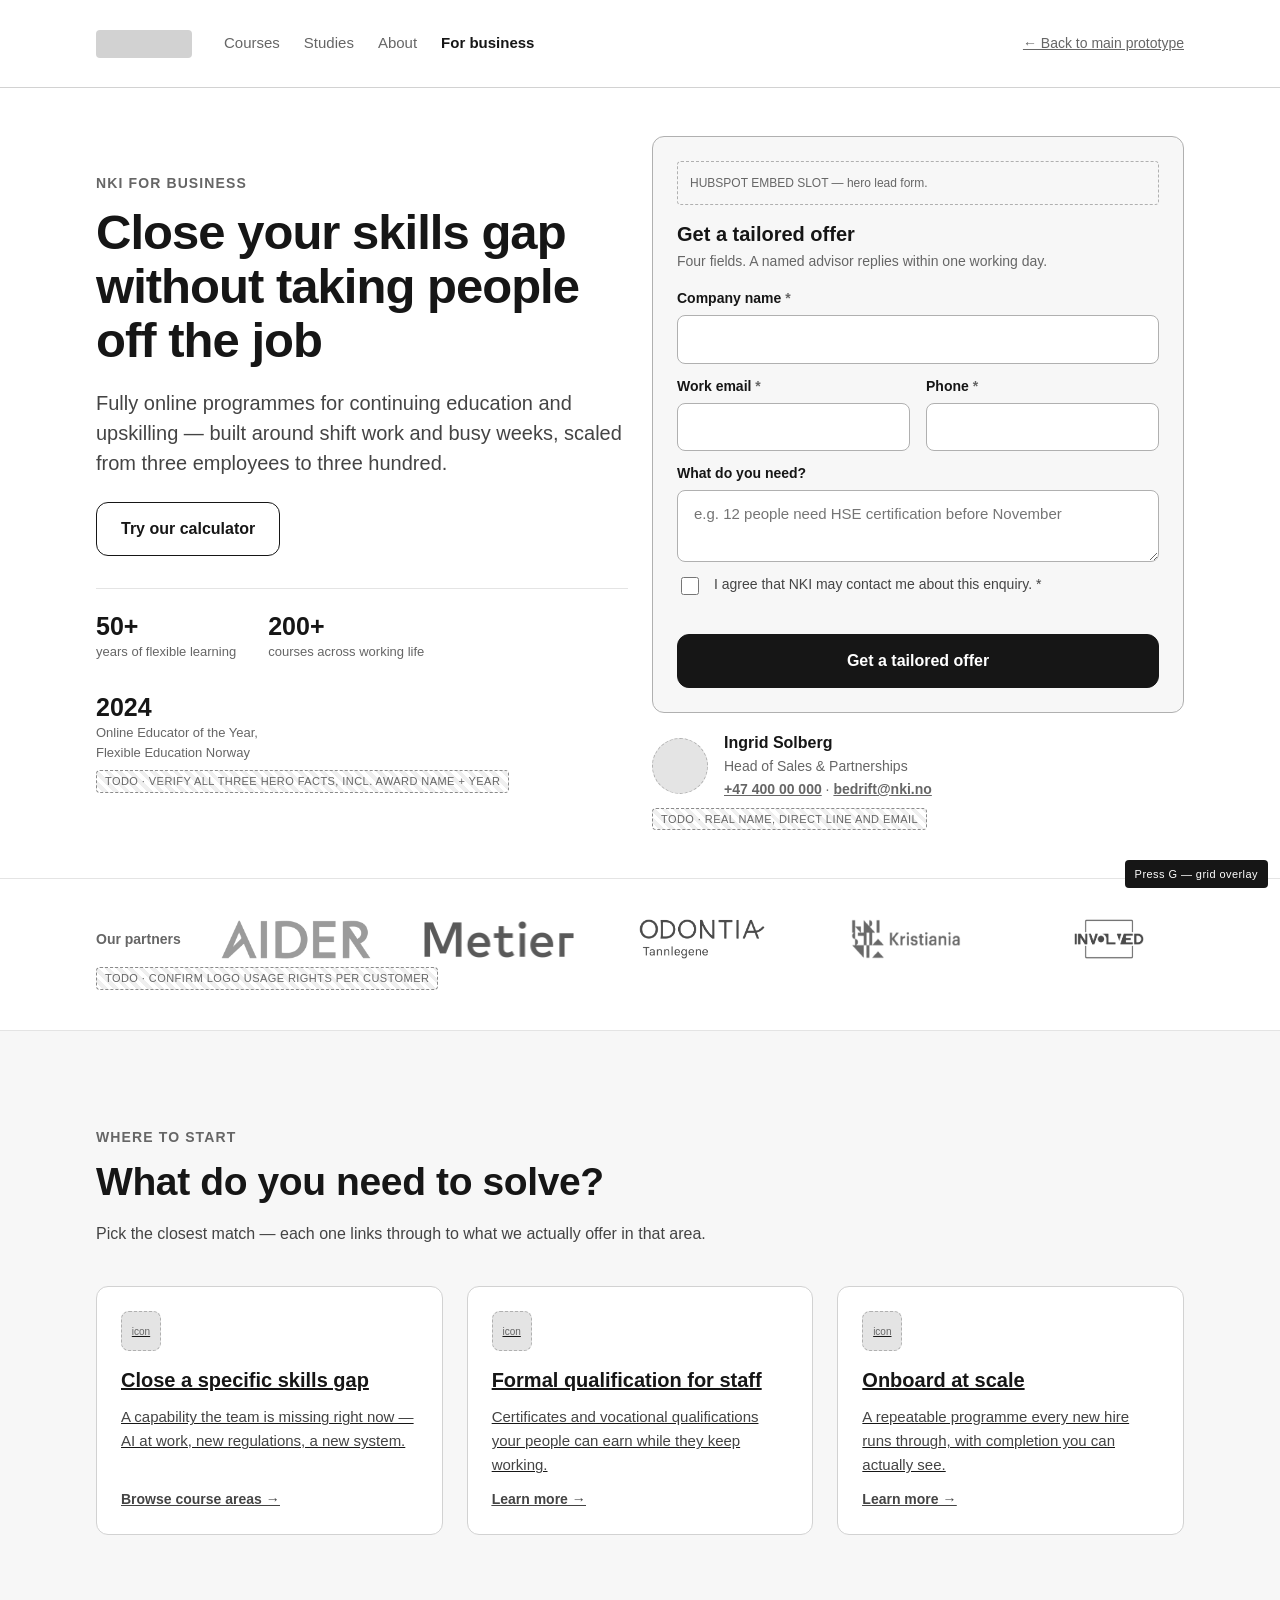
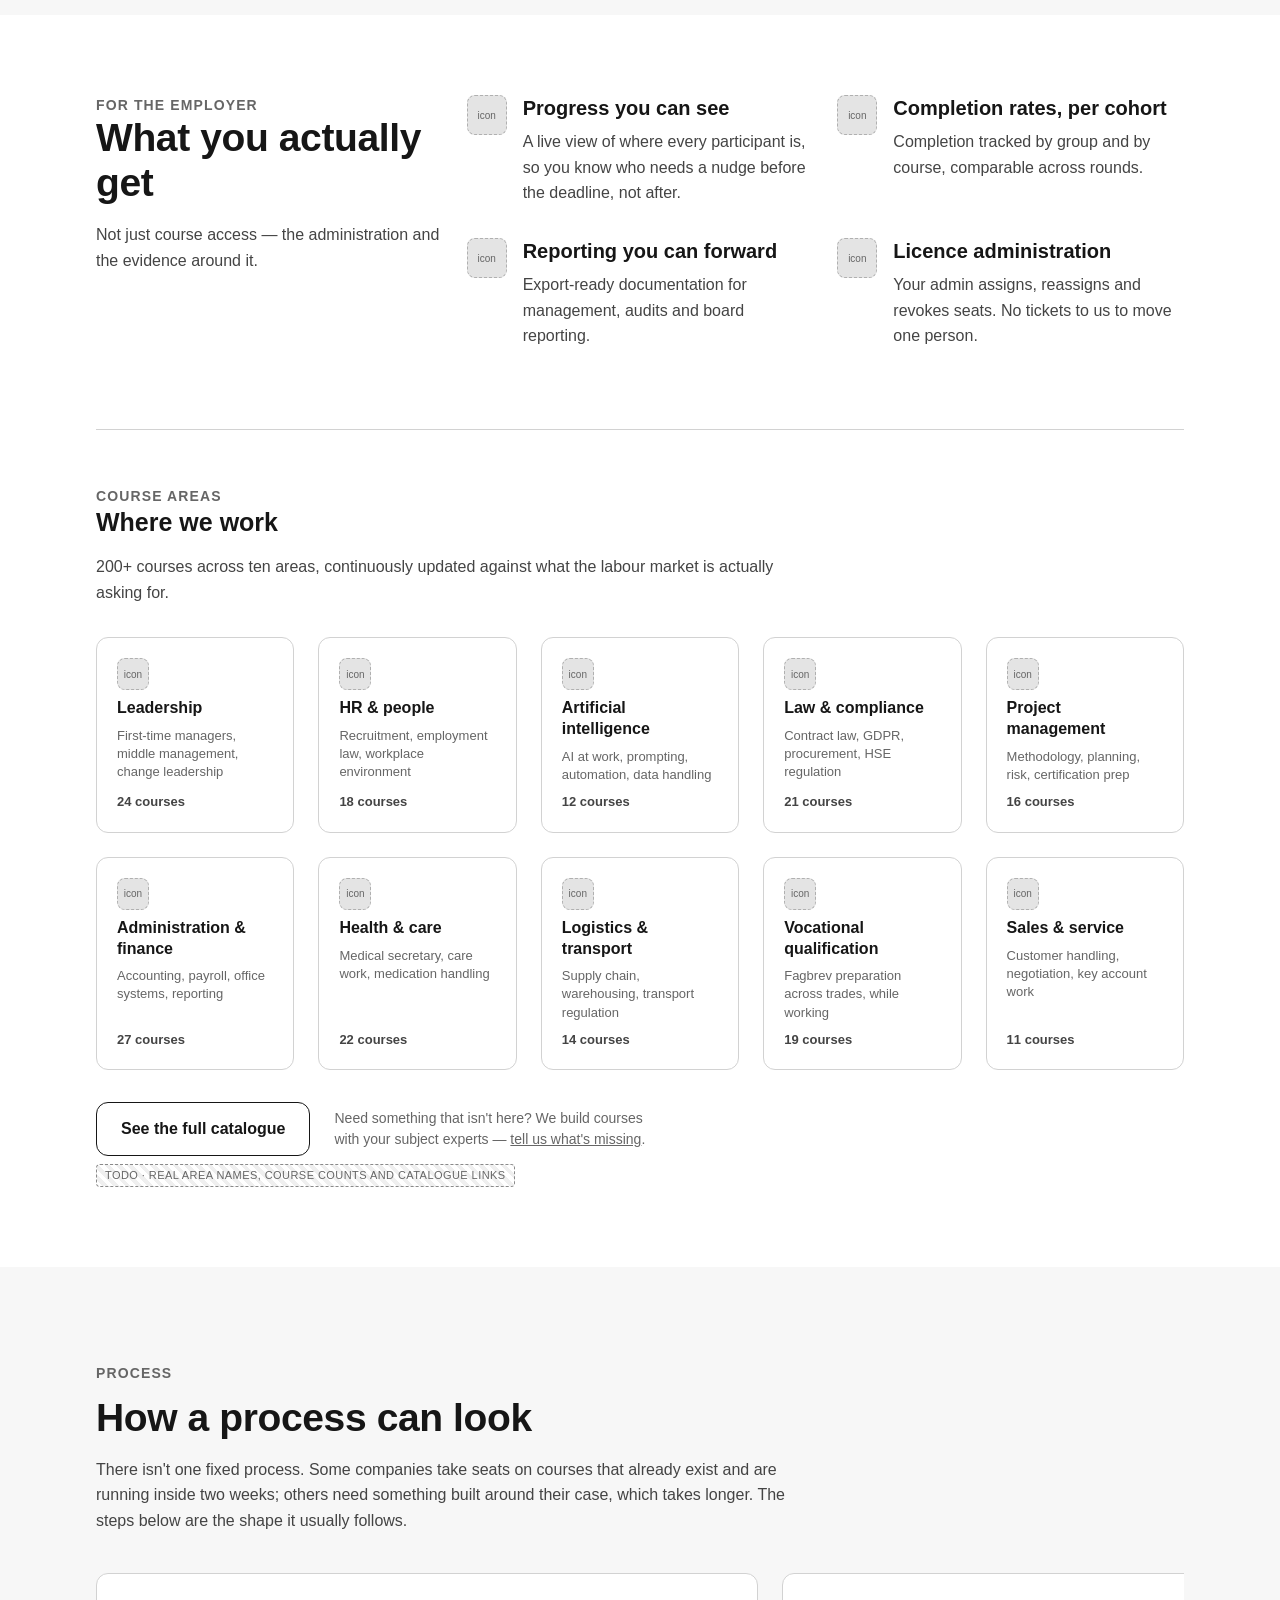
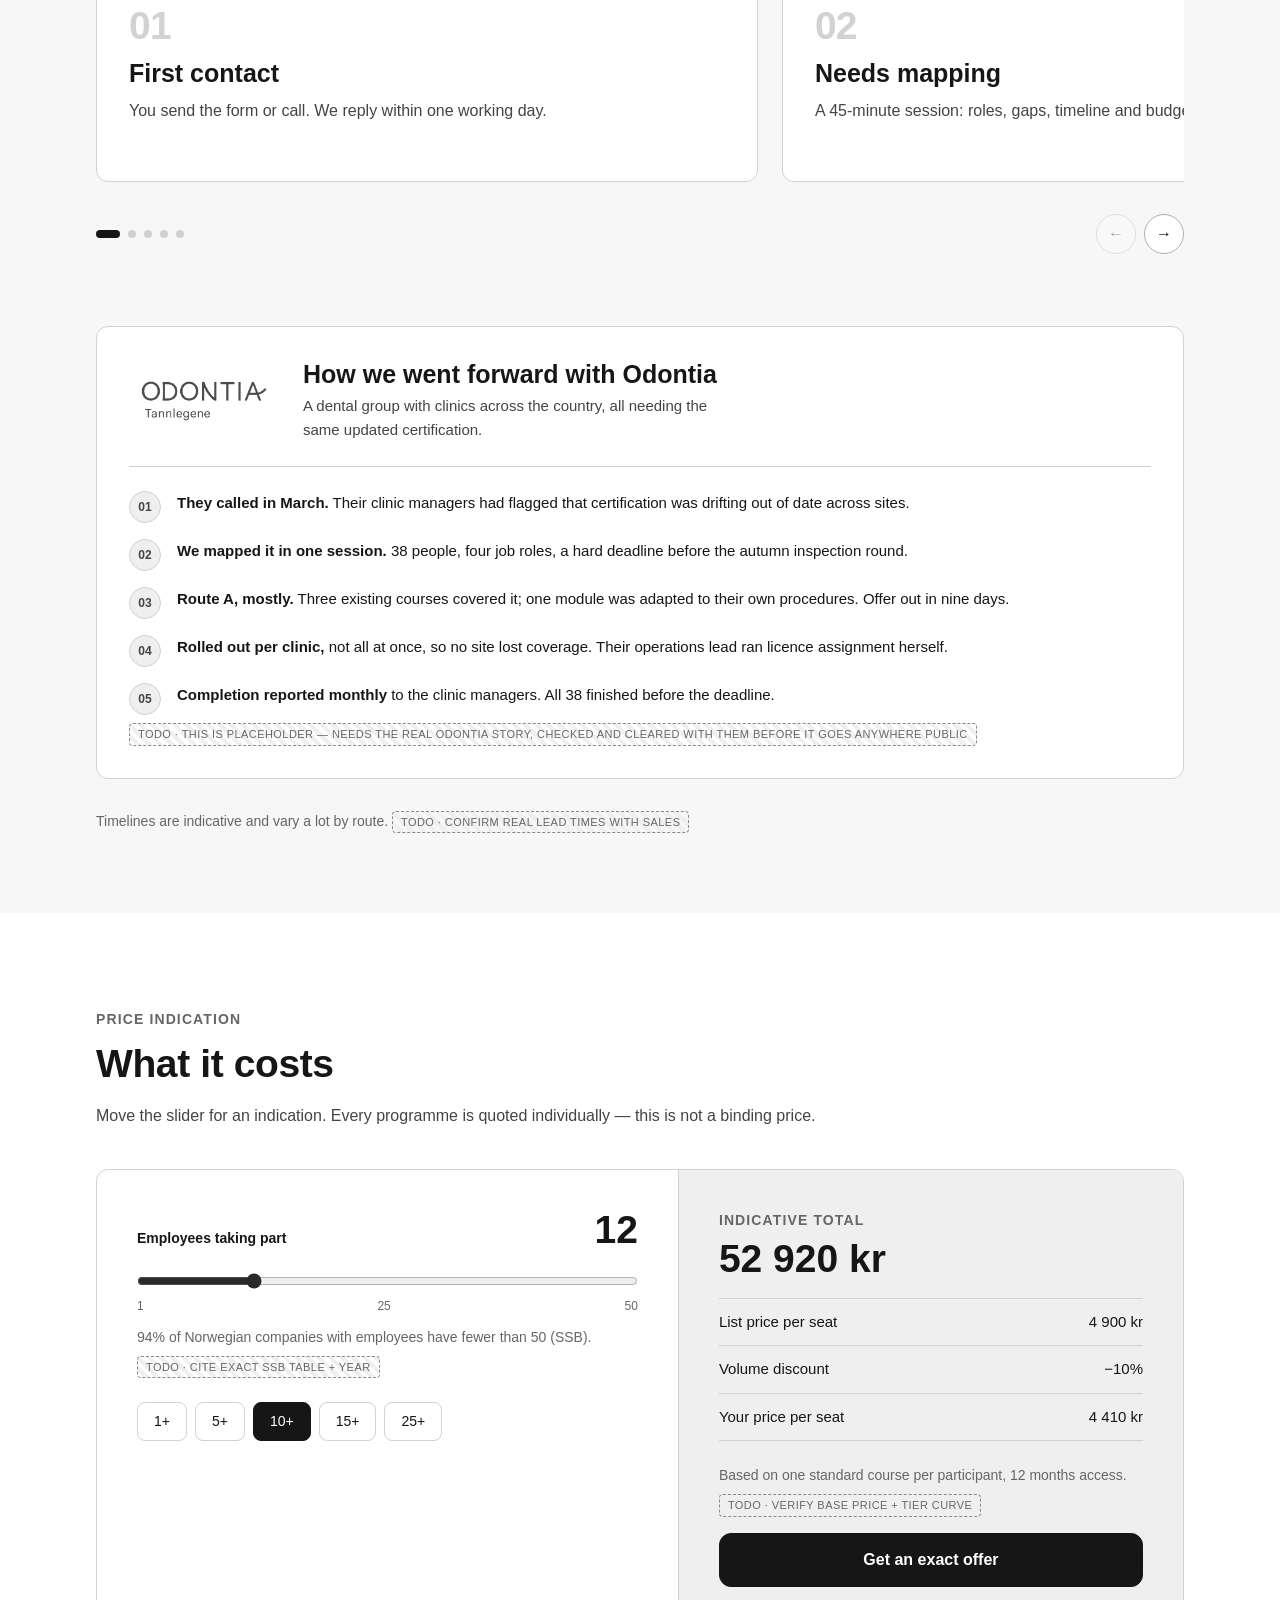
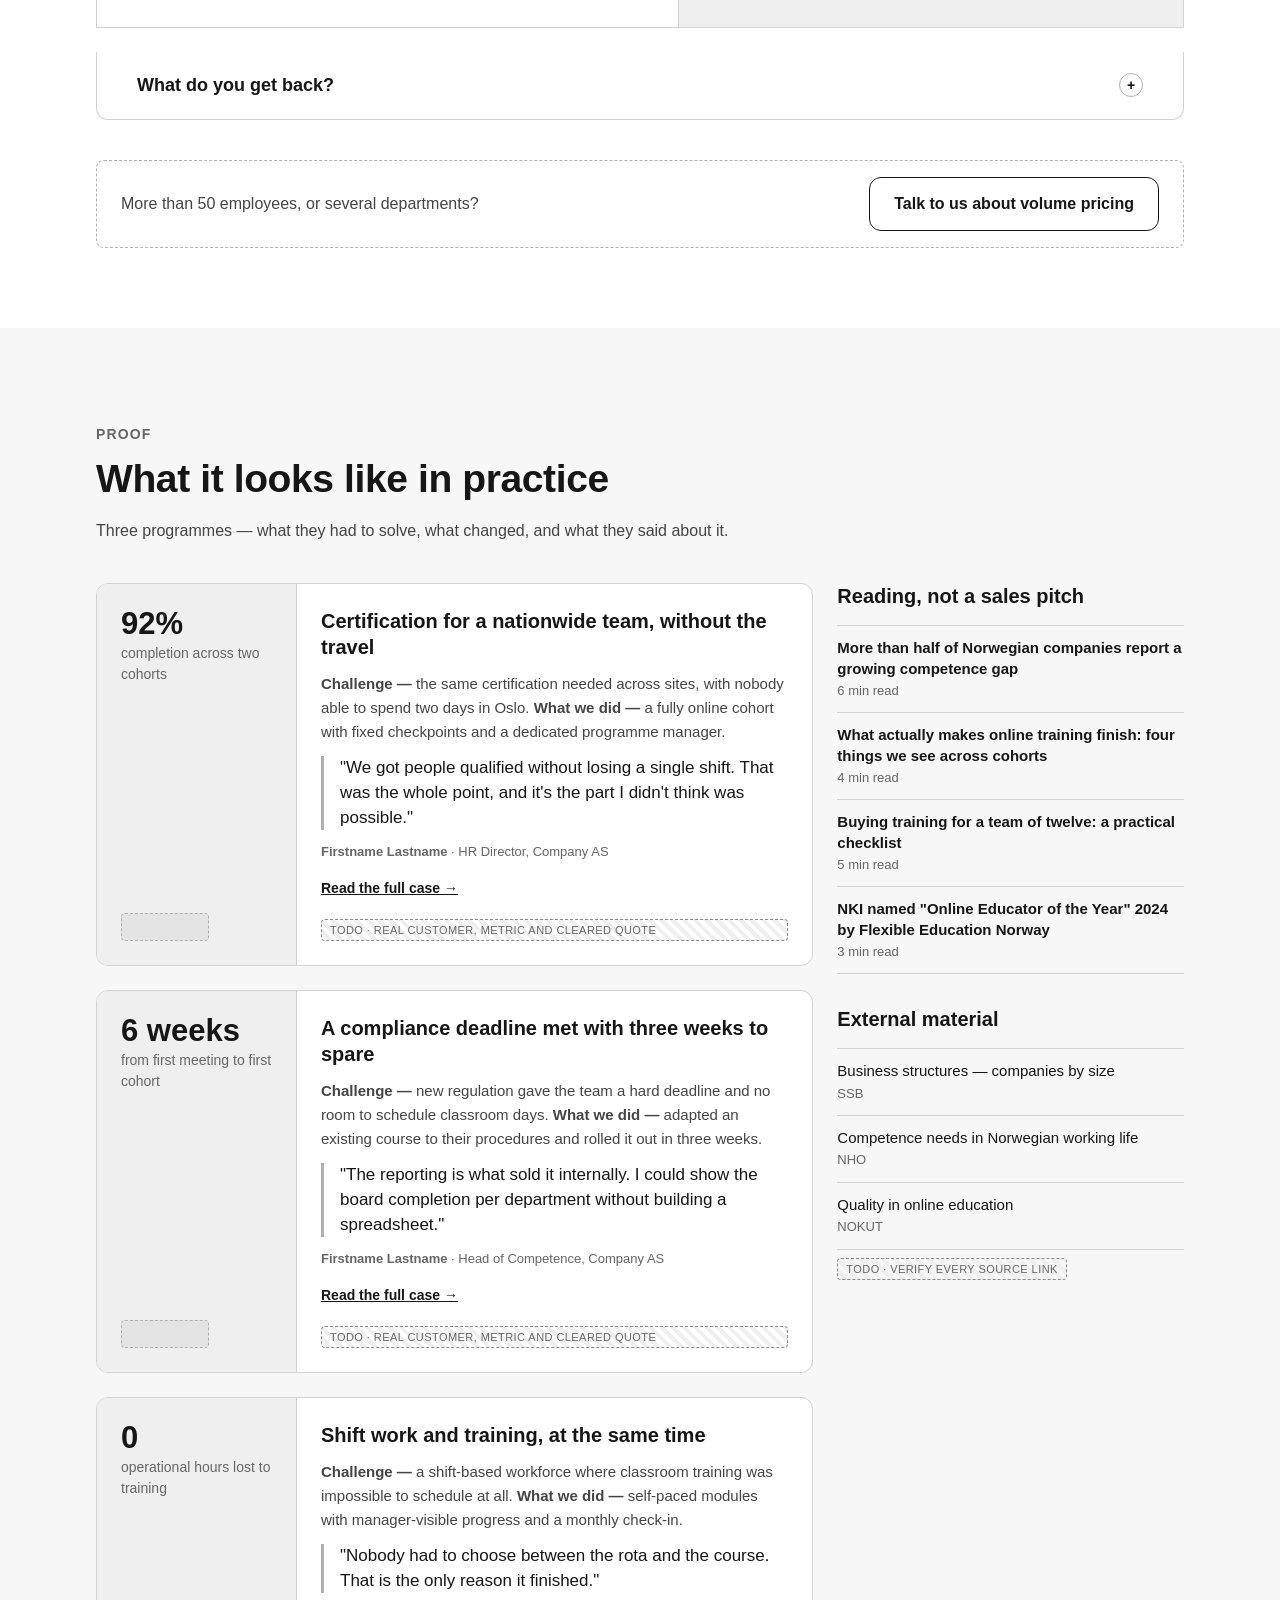
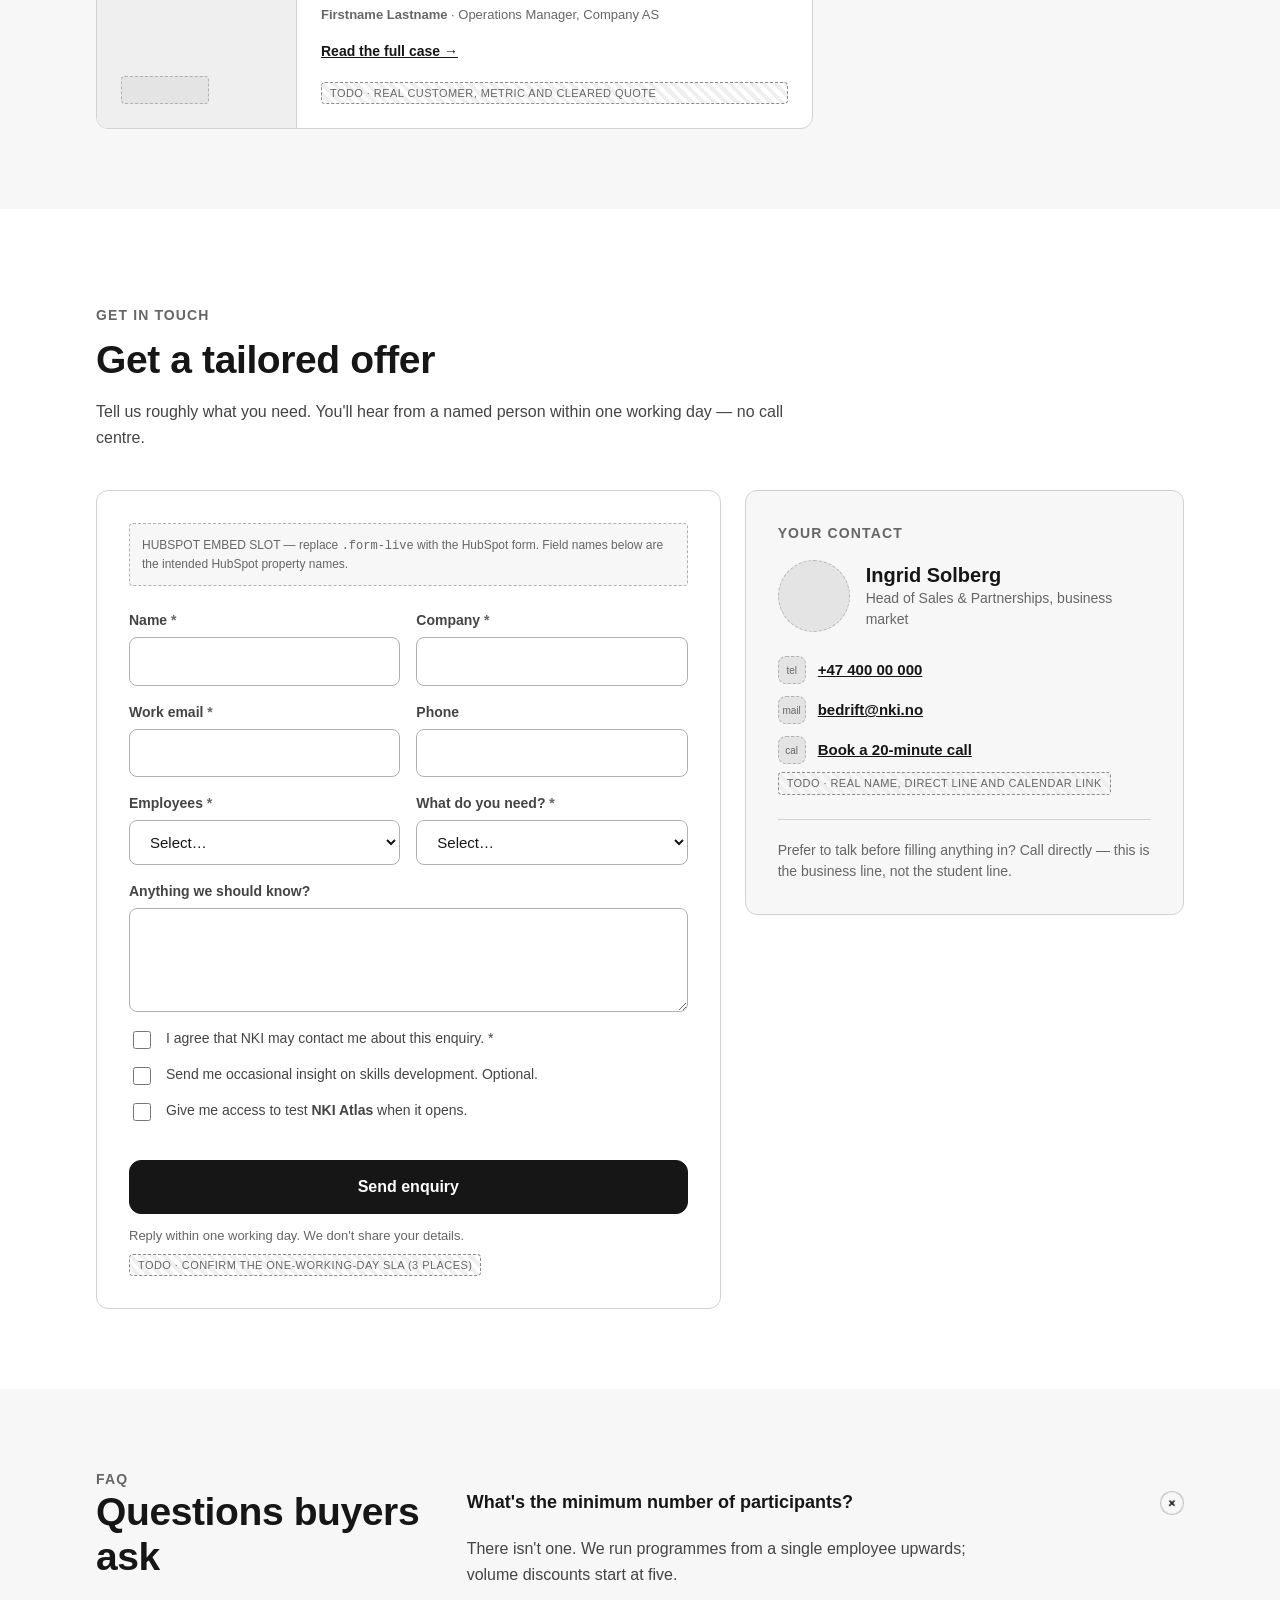
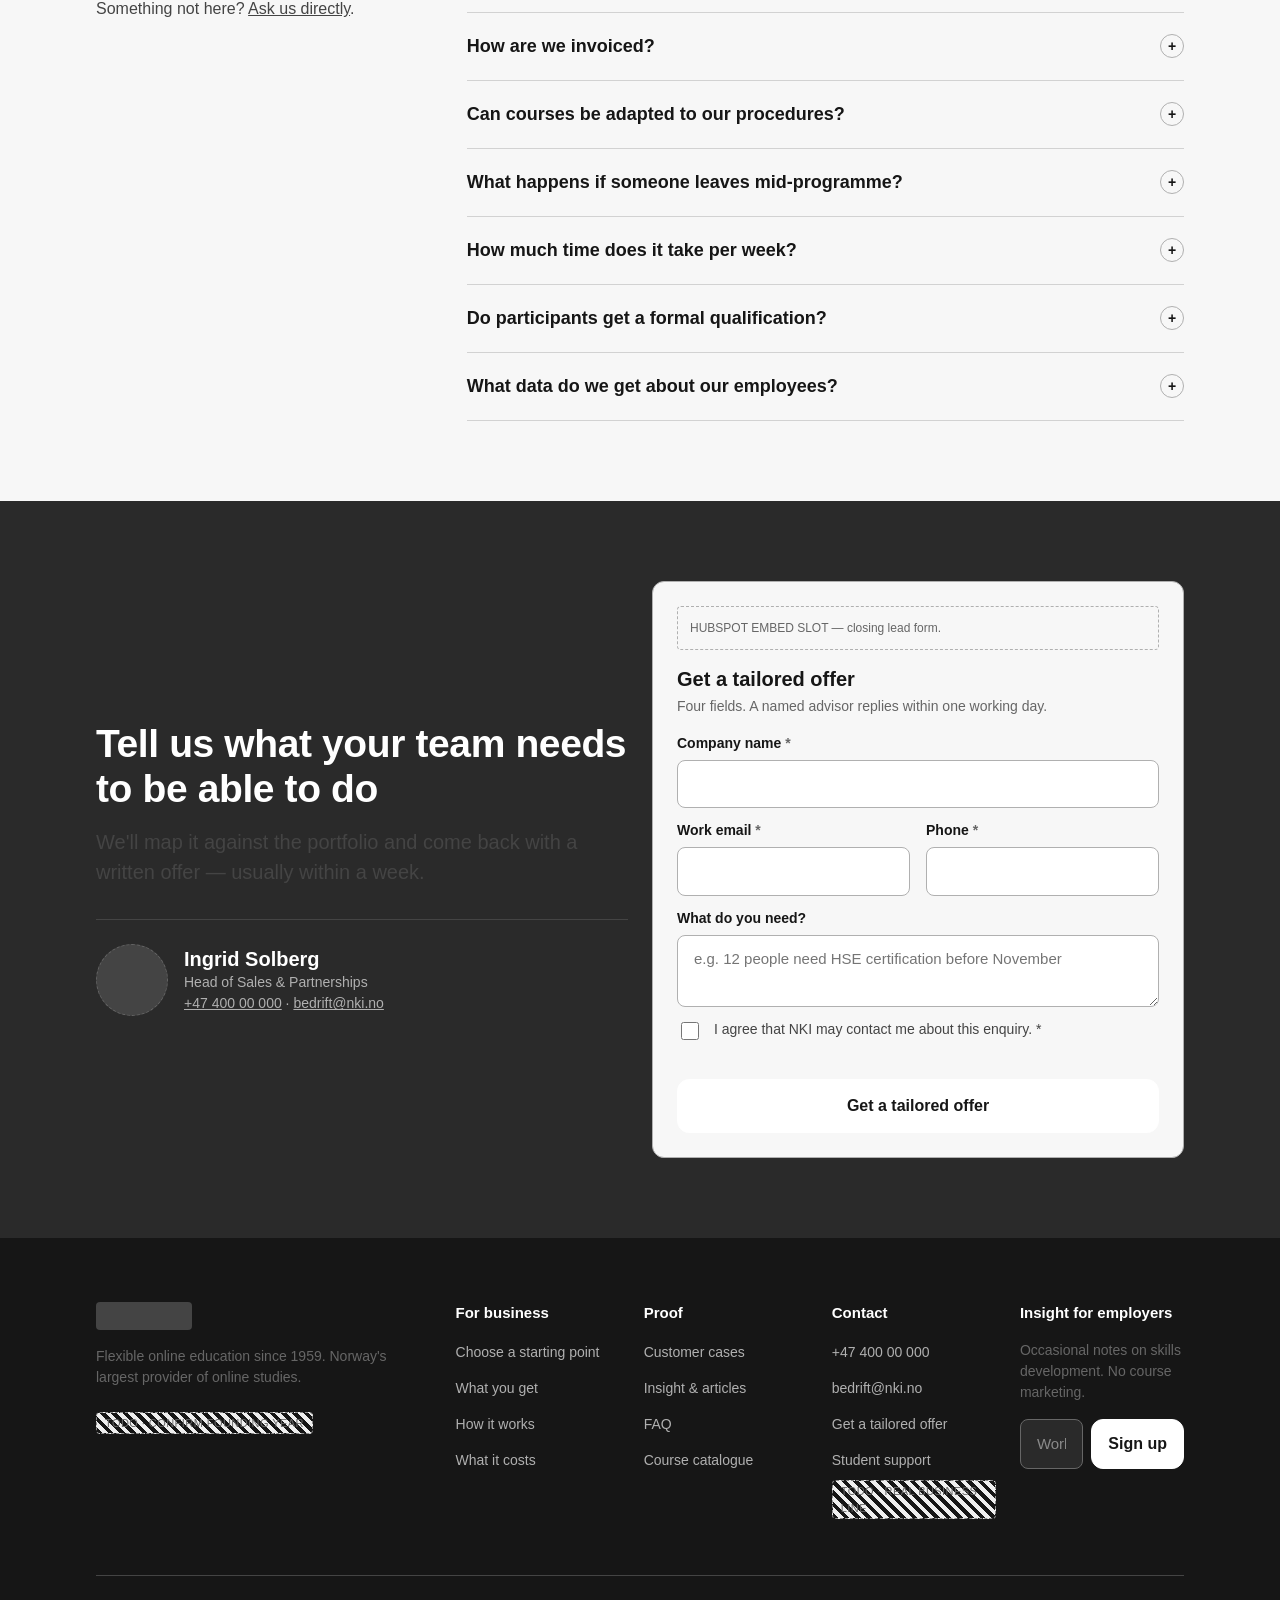
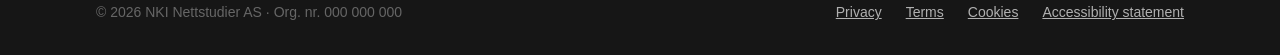
==== business-lofi.html @ 1e2e1e97 "Relabel the hero button "Try our calculator" Co-Authored-By: Claude Opus 5 <noreply@anthropic.com>" ====
<!DOCTYPE html>
<html lang="en">
<head>
<meta charset="utf-8">
<meta name="viewport" content="width=device-width, initial-scale=1">
<title>NKI For Business — Lo-fi wireframe (Stage 1)</title>

<!--
  STAGE 1 — LO-FI GREYSCALE WIREFRAME.  Throwaway file.
  Self-contained on purpose: does NOT load wireframe.css, and uses a local --l-*
  grey ramp so the design-system token rules that govern wireframe.css are not in
  play here.  Stage 2 adds brand colour in this same file; Stage 3 ports the result
  into index.html / wireframe.css as proper design-system tokens.

  Purpose of this stage: validate SECTION ORDER, HIERARCHY and DENSITY only.
  No photography, no brand, no icons.

  Press "G" to toggle the 1440 / 96 / 24 / 12-column grid overlay.
-->

<style>
/* ─────────────────────────────────────────────────────────────
   LO-FI TOKENS  (local, throwaway — not the design system)
   ───────────────────────────────────────────────────────────── */
:root{
  /* grey ramp */
  --l-0:#fff; --l-50:#f7f7f7; --l-100:#efefef; --l-200:#e4e4e4;
  --l-300:#d2d2d2; --l-400:#b0b0b0; --l-500:#8a8a8a; --l-600:#666;
  --l-700:#444; --l-800:#2a2a2a; --l-900:#161616;

  /* grid spec from design-system/nki-design-tokens-and-text-styles.md §4 */
  --frame:1440px; --margin:96px; --gutter:24px; --cols:12;
  --content:1248px;                        /* 1440 − (96 × 2) */

  /* spacing scale (mirrors --spacing-* so Stage 3 maps 1:1) */
  --s-4:4px; --s-8:8px; --s-12:12px; --s-16:16px; --s-20:20px; --s-24:24px;
  --s-32:32px; --s-40:40px; --s-48:48px; --s-56:56px; --s-64:64px; --s-80:80px;

  --rad:8px; --rad-lg:12px;

  /* DENSITY RULE for this rebuild: section rhythm is 64/80, never 96/128 */
  --sec-y:var(--s-80);
}

*{box-sizing:border-box}
html{scroll-behavior:smooth}
body{
  margin:0; background:var(--l-0); color:var(--l-900);
  font:400 16px/1.5 "Helvetica Neue",Arial,sans-serif;
  -webkit-font-smoothing:antialiased;
}
img{max-width:100%;display:block}
h1,h2,h3,h4,p{margin:0}
button{font:inherit;cursor:pointer}
a{color:inherit}

/* ── layout primitives ─────────────────────────────────────── */
.wrap{max-width:var(--frame);margin:0 auto;padding:0 var(--margin)}
.sec{padding:var(--sec-y) 0}
.sec--alt{background:var(--l-50)}
.sec--dark{background:var(--l-800);color:var(--l-0)}
.grid{display:grid;grid-template-columns:repeat(var(--cols),1fr);gap:var(--gutter)}

/* ── lo-fi type scale (maps to --font-size-* in Stage 3) ───── */
.eyebrow{font-size:14px;letter-spacing:.08em;text-transform:uppercase;color:var(--l-600);font-weight:600}
.h1{font-size:49px;line-height:1.1;font-weight:700;letter-spacing:-.02em}
.h2{font-size:39px;line-height:1.15;font-weight:700;letter-spacing:-.01em}
.h3{font-size:25px;line-height:1.25;font-weight:700}
.h4{font-size:20px;line-height:1.3;font-weight:700}
.lead{font-size:20px;line-height:1.5;color:var(--l-700)}
.body{font-size:16px;line-height:1.6;color:var(--l-700)}
.small{font-size:14px;line-height:1.5;color:var(--l-600)}

.sec-hd{margin-bottom:var(--s-40);max-width:720px}
.sec-hd .h2{margin-top:var(--s-12)}
.sec-hd p{margin-top:var(--s-16)}

/* ── lo-fi buttons ─────────────────────────────────────────── */
.btn{
  display:inline-flex;align-items:center;justify-content:center;gap:var(--s-8);
  padding:14px var(--s-24);border-radius:var(--rad-lg);border:1px solid var(--l-900);
  background:var(--l-900);color:var(--l-0);font-weight:600;font-size:16px;
  text-decoration:none;
}
.btn:hover{background:var(--l-700);border-color:var(--l-700)}
.btn--ghost{background:transparent;color:var(--l-900)}
.btn--ghost:hover{background:var(--l-100);border-color:var(--l-900)}
.sec--dark .btn{background:var(--l-0);color:var(--l-900);border-color:var(--l-0)}
.sec--dark .btn--ghost{background:transparent;color:var(--l-0);border-color:var(--l-0)}

/* lo-fi stand-in for a Material Symbols icon */
.ic{
  width:40px;height:40px;flex:none;border-radius:var(--rad);
  background:var(--l-200);border:1px dashed var(--l-400);
  display:flex;align-items:center;justify-content:center;font-size:10px;color:var(--l-600);
}

/* TODO flag — every unverified claim on this page carries one */
.todo{
  display:inline-block;margin-top:var(--s-8);padding:2px var(--s-8);
  border:1px dashed var(--l-500);border-radius:4px;
  font-size:11px;letter-spacing:.04em;text-transform:uppercase;color:var(--l-600);
  background:repeating-linear-gradient(45deg,transparent,transparent 4px,var(--l-100) 4px,var(--l-100) 8px);
}

/* ═══════════════════════════════════════════════════════════
   SITE CHROME — stub only.  The real header/footer and the
   .mob-* hamburger menu already exist in index.html and MUST
   NOT be touched.  These are placeholders so the page reads
   in context.
   ═══════════════════════════════════════════════════════════ */
.stub-header{
  height:88px;border-bottom:1px solid var(--l-300);background:var(--l-0);
  position:sticky;top:0;z-index:20;
}
.stub-header .wrap{height:100%;display:flex;align-items:center;gap:var(--s-32)}
.stub-logo{width:96px;height:28px;background:var(--l-300);border-radius:4px;flex:none}
.stub-nav{display:flex;gap:var(--s-24);font-size:15px;color:var(--l-600)}
.stub-nav a{text-decoration:none}
.stub-nav a:hover{text-decoration:underline}
.stub-nav b{color:var(--l-900)}
.stub-header .spacer{flex:1}

/* ═══════════════════════════════════════════════════════════
   1 · HERO   (priority 7 — benefit-led headline + conversion CTA)
   Hard constraint: ≤560px tall on desktop.  No hand-drawn ellipse.
   ═══════════════════════════════════════════════════════════ */
/* HEIGHT BUDGET — the hero now carries the primary lead form (objective 1), so
   it gets a larger budget than the copy-only version did: roughly 650-670px at
   1440, driven by the form column. That is deliberately above the old 560 cap
   but still short of a full viewport, which was the actual density complaint —
   the trusted-by row stays visible below the fold on a normal laptop screen.
   NB: estimated from the box model, not yet measured in a browser. */
.hero{padding:var(--s-48) 0;border-bottom:1px solid var(--l-200)}
.hero-grid{align-items:center}
.hero-copy{grid-column:span 6}
.hero-form-col{grid-column:span 6}
.hero .h1{margin-top:var(--s-12)}
.hero-sub{margin-top:var(--s-20);max-width:34em}
.hero-calc{margin-top:var(--s-24)}
.hero-facts{
  display:flex;gap:var(--s-32);margin-top:var(--s-32);
  padding-top:var(--s-24);border-top:1px solid var(--l-200);flex-wrap:wrap;
}

/* ── HERO LEAD FORM — objective 1, above the fold ───────────
   Deliberately short: four fields is the most a cold visitor will
   fill in. The long qualifying form lives in §8 for people who
   scroll. Both post to the same HubSpot slot. */
.hero-form{border:1px solid var(--l-400);border-radius:var(--rad-lg);
  padding:var(--s-24);background:var(--l-50)}
.hero-form-hd{margin-bottom:var(--s-16)}
.hero-form-hd .h4{margin-bottom:var(--s-4)}
.hero-form .f-row{margin-bottom:var(--s-12)}
.hero-form .f-textarea{min-height:72px}
.hero-form .hs-slot{margin-bottom:var(--s-16)}
/* named contact sitting under the form — same person as §8 and the closing
   section, repeated here so the call-don't-fill-in buyer is served above the fold */
.form-contact{display:flex;align-items:center;gap:var(--s-16);margin-top:var(--s-20)}
.form-contact .contact-av{width:56px;height:56px}
.form-contact-name{font-size:16px;font-weight:700;line-height:1.3}
.form-contact .small{margin-top:2px}
.form-contact a{font-weight:600}
.fact-n{font-size:25px;font-weight:700;line-height:1.1}
.fact-l{font-size:13px;color:var(--l-600);margin-top:2px;max-width:14em}

/* ═══════════════════════════════════════════════════════════
   2 · TRUSTED BY   (priority 3 — customer logos, not press)
   Replaces "Omtalt i" at this position.  Track is built from ONE
   pass of the logo list and cloned exactly once for the loop —
   that is the fix for the current page repeating logos in-viewport.
   ═══════════════════════════════════════════════════════════ */
.trusted{padding:var(--s-40) 0;border-bottom:1px solid var(--l-200)}
.trusted .wrap{display:flex;align-items:center;gap:var(--s-40)}
.trusted-lbl{flex:none;font-size:14px;color:var(--l-600);font-weight:600;max-width:9em}
/* static customer-logo row — see the markup comment for why this is not a marquee */
.logo-row{flex:1;display:flex;align-items:center;justify-content:space-between;
  gap:var(--s-24);flex-wrap:wrap}
/* Real customer logo, forced to black and white so no single brand colour
   dominates. Every logo gets an IDENTICAL 150x40 slot and is contained inside
   it, so the row has one height and one consistent cell size regardless of the
   source ratios (which run 1.8:1 to 4.1:1 after cropping). Uniform slots are
   what make a logo row read as a set rather than a jumble. */
.logo{width:150px;height:40px;object-fit:contain;object-position:center;flex:none;
  filter:grayscale(1) contrast(1.1);opacity:.7}
.logo-row:hover .logo{opacity:.9}

/* ═══════════════════════════════════════════════════════════
   3 · SELF-SEGMENTATION   (priority 9)
   Placed early because it routes the visitor and pre-fills the form.
   ═══════════════════════════════════════════════════════════ */
.seg-cards{grid-column:span 12;display:grid;grid-template-columns:repeat(3,1fr);gap:var(--gutter)}
/* No CTA label on these cards. The whole card is still the target — it routes
   and pre-fills the lead form's "need" field — so the hover state has to carry
   the affordance on its own. min-height dropped now that nothing anchors the
   bottom of the card. */
.seg-card{
  border:1px solid var(--l-300);border-radius:var(--rad-lg);padding:var(--s-24);
  background:var(--l-0);display:flex;flex-direction:column;gap:var(--s-12);
  text-align:left;transition:border-color .15s,background .15s;
}
.seg-card:hover,.seg-card:focus-visible{border-color:var(--l-900);background:var(--l-50)}
.seg-card .h4{margin-top:var(--s-4)}
.seg-card .body{font-size:15px;flex:1}
.seg-more{font-size:14px;font-weight:600;text-decoration:underline;color:var(--l-700)}
.seg-card:hover .seg-more{color:var(--l-900)}

/* ═══════════════════════════════════════════════════════════
   4 · WHAT YOU GET AS AN EMPLOYER   (priority 6)
   Flat — no tabs.  Absorbs old tab 2.  Answers: progress,
   completion, reporting, administration.
   ═══════════════════════════════════════════════════════════ */
.ben-hd{grid-column:span 4}
.ben-list{grid-column:span 8;display:grid;grid-template-columns:1fr 1fr;gap:var(--s-32) var(--gutter)}
.ben{display:flex;gap:var(--s-16)}
.ben .h4{margin-bottom:var(--s-8)}
.ben-portfolio{grid-column:span 12;margin-top:var(--s-56);padding-top:var(--s-40);
  border-top:1px solid var(--l-300)}
/* course-area showcase — replaced the row of small chips, which under-sold
   the range. Each area is a real destination, not a label. */
.cat-grid{display:grid;grid-template-columns:repeat(5,1fr);gap:var(--gutter);
  margin-top:var(--s-32)}
.cat{border:1px solid var(--l-300);border-radius:var(--rad-lg);padding:var(--s-20);
  background:var(--l-0);display:flex;flex-direction:column;gap:var(--s-8);
  text-decoration:none;transition:border-color .15s,background .15s}
.cat:hover,.cat:focus-visible{border-color:var(--l-900);background:var(--l-50)}
.cat .ic{width:32px;height:32px}
.cat-ttl{font-size:16px;font-weight:700;line-height:1.3}
.cat-sub{font-size:13px;line-height:1.4;color:var(--l-600);flex:1}
.cat-n{font-size:13px;font-weight:600;color:var(--l-700)}
.cat-foot{display:flex;align-items:center;gap:var(--s-24);margin-top:var(--s-32);
  flex-wrap:wrap}
.cat-foot .small{max-width:42ch}

/* ═══════════════════════════════════════════════════════════
   5 · HOW A COLLABORATION WORKS   (priority 5)
   ═══════════════════════════════════════════════════════════ */
/* ── process carousel ──────────────────────────────────────
   Scroll-snap track: swipeable on touch, scrollable by keyboard,
   works with no JS. Arrows and dots enhance it. */
.steps-carousel{grid-column:span 12}
/* ONE step per view, with the next one peeking in so it's obvious there's
   more to scroll. --peek is the sliver of the next card that stays visible.
   The trailing padding must equal --peek: without it the last card can never
   be start-aligned, because the track runs out of scroll before reaching it,
   and the final position becomes unreachable. */
.steps{
  --peek:22%;
  list-style:none;margin:0;padding:0 var(--peek) var(--s-8) 0;
  display:grid;grid-auto-flow:column;grid-auto-columns:calc(100% - var(--peek));
  gap:var(--gutter);
  overflow-x:auto;overscroll-behavior-x:contain;
  scroll-snap-type:x mandatory;scrollbar-width:none;
}
.steps::-webkit-scrollbar{display:none}
.steps:focus-visible{outline:2px solid var(--l-900);outline-offset:4px}
.steps .step{scroll-snap-align:start}
.steps-nav{display:flex;align-items:center;justify-content:space-between;
  gap:var(--s-24);margin-top:var(--s-24)}
.steps-dots{display:flex;gap:var(--s-8)}
.steps-dot{width:8px;height:8px;padding:0;border:0;border-radius:50%;
  background:var(--l-300);cursor:pointer;transition:width .2s,background .2s}
.steps-dot.is-on{width:24px;border-radius:4px;background:var(--l-900)}
.steps-dot:focus-visible{outline:2px solid var(--l-900);outline-offset:3px}
.steps-arrows{display:flex;gap:var(--s-8)}
.steps-arrow{width:40px;height:40px;border-radius:50%;border:1px solid var(--l-400);
  background:var(--l-0);font-size:16px;line-height:1;color:var(--l-900);
  display:flex;align-items:center;justify-content:center}
.steps-arrow:hover:not(:disabled){border-color:var(--l-900);background:var(--l-100)}
.steps-arrow:disabled{opacity:.35;cursor:default}
@media (prefers-reduced-motion:reduce){.steps{scroll-behavior:auto}}
/* worked example — the same steps as they actually played out */
.worked{grid-column:span 12;margin-top:var(--s-48);border:1px solid var(--l-300);
  border-radius:var(--rad-lg);background:var(--l-0);padding:var(--s-32)}
.worked-hd{display:flex;align-items:center;gap:var(--s-24);flex-wrap:wrap;
  padding-bottom:var(--s-24);border-bottom:1px solid var(--l-300)}
.worked-logo{flex:none}
.worked-hd .h3{margin-bottom:var(--s-4)}
.worked-hd .body{font-size:15px;max-width:52ch}
.worked-list{list-style:none;margin:var(--s-24) 0 0;padding:0;display:grid;gap:var(--s-16)}
.worked-list li{display:flex;gap:var(--s-16);font-size:15px;line-height:1.55}
.worked-n{flex:none;width:32px;height:32px;border-radius:50%;background:var(--l-100);
  border:1px solid var(--l-300);display:flex;align-items:center;justify-content:center;
  font-size:12px;font-weight:700;color:var(--l-700)}
/* one step fills most of the row now, so it needs to read as a card rather
   than a thin column with a rule on top */
.step{border:1px solid var(--l-300);border-radius:var(--rad-lg);background:var(--l-0);
  padding:var(--s-32);display:flex;flex-direction:column;gap:var(--s-8)}
.step-n{font-size:39px;font-weight:700;line-height:1;color:var(--l-300);letter-spacing:-.02em}
.step .h4{font-size:25px;margin:var(--s-4) 0 0}
.step .body{max-width:52ch}

/* ═══════════════════════════════════════════════════════════
   6 · WHAT IT COSTS   (priority 4)
   Rescaled to the market we actually sell to: 94% of Norwegian
   companies with employees have <50 (SSB).  Range 1–50, default 12.
   ═══════════════════════════════════════════════════════════ */
.calc{grid-column:span 12;border:1px solid var(--l-300);border-radius:var(--rad-lg);
  background:var(--l-0);display:grid;grid-template-columns:1.15fr 1fr;overflow:hidden}
.calc-in{padding:var(--s-40)}
.calc-out{padding:var(--s-40);background:var(--l-100);border-left:1px solid var(--l-300);
  display:flex;flex-direction:column}
.seat-row{display:flex;align-items:baseline;justify-content:space-between;gap:var(--s-16)}
.seat-n{font-size:39px;font-weight:700;line-height:1}
input[type=range]{width:100%;margin:var(--s-24) 0 var(--s-8);accent-color:var(--l-800)}
.scale{display:flex;justify-content:space-between;font-size:12px;color:var(--l-600)}
.tiers{display:flex;gap:var(--s-8);flex-wrap:wrap;margin-top:var(--s-24)}
.tier{padding:8px var(--s-16);border:1px solid var(--l-300);border-radius:var(--rad);
  background:var(--l-0);font-size:14px}
.tier.is-on{background:var(--l-900);color:var(--l-0);border-color:var(--l-900)}
.calc-total{font-size:39px;font-weight:700;line-height:1;margin-top:var(--s-8)}
.calc-rows{margin-top:var(--s-20);border-top:1px solid var(--l-300)}
.calc-row{display:flex;justify-content:space-between;padding:var(--s-12) 0;
  border-bottom:1px solid var(--l-300);font-size:15px}
.calc-note{margin-top:auto;padding-top:var(--s-24)}
.btn--block{width:100%;margin-top:var(--s-16)}

/* ── ROI block, carried over from the old page ──────────────
   Progressive disclosure: collapsed by default so the price
   indication itself stays the primary read and the calculator
   still fits one screen. Every value from the old model is kept. */
.roi{grid-column:span 12;border:1px solid var(--l-300);border-top:0;
  border-radius:0 0 var(--rad-lg) var(--rad-lg);background:var(--l-0)}
.calc{border-radius:var(--rad-lg) var(--rad-lg) 0 0}
.roi-hd{width:100%;display:flex;align-items:center;justify-content:space-between;
  gap:var(--s-16);padding:var(--s-20) var(--s-40);background:none;border:0;
  text-align:left;font-size:18px;font-weight:700;color:var(--l-900)}
.roi-chev{flex:none;width:24px;height:24px;border:1px solid var(--l-400);border-radius:50%;
  display:flex;align-items:center;justify-content:center;font-size:14px;transition:transform .2s}
.roi.is-open .roi-chev{transform:rotate(45deg)}
.roi-body{padding:0 var(--s-40) var(--s-32)}
.roi-sub{max-width:60ch}
.scen{display:flex;gap:var(--s-8);flex-wrap:wrap;margin:var(--s-20) 0 var(--s-24)}
.scen-btn{padding:8px var(--s-16);border:1px solid var(--l-300);border-radius:var(--rad);
  background:var(--l-0);font-size:14px}
.scen-btn.is-on{background:var(--l-900);color:var(--l-0);border-color:var(--l-900)}
.roi-sum{border-top:1px solid var(--l-300)}
.roi-row{display:flex;justify-content:space-between;align-items:center;gap:var(--s-16);
  padding:var(--s-16) 0;border-bottom:1px solid var(--l-300);font-size:15px}
.roi-row-lbl{display:flex;align-items:center;gap:var(--s-12)}
.roi-ic{width:28px;height:28px;flex:none;border-radius:var(--rad);background:var(--l-200);
  border:1px dashed var(--l-400);display:flex;align-items:center;justify-content:center;
  font-size:9px;color:var(--l-600)}
.roi-val{font-weight:600;text-align:right}
/* the headline number of the block */
.roi-row--hero{background:var(--l-100);margin:0 calc(var(--s-16) * -1);
  padding-left:var(--s-16);padding-right:var(--s-16);border-radius:var(--rad)}
.roi-row--hero .roi-val{font-size:20px;font-weight:700}
/* nested disclaimer — DS accordion-tooltip (308:16714) */
.disc{margin-top:var(--s-20)}
.disc-hd{display:flex;align-items:center;gap:var(--s-8);background:none;border:0;padding:0;
  font-size:14px;font-weight:600;color:var(--l-700)}
.disc-chev{transition:transform .2s;display:inline-block}
.disc.is-open .disc-chev{transform:rotate(90deg)}
.disc-body{display:none;margin-top:var(--s-12);max-width:70ch}
.disc.is-open .disc-body{display:block}
/* escape hatch for the >50 buyer — routes to the form, not to a dead end */
.calc-over{grid-column:span 12;margin-top:var(--s-16);padding:var(--s-16) var(--s-24);
  border:1px dashed var(--l-400);border-radius:var(--rad);display:flex;
  align-items:center;justify-content:space-between;gap:var(--s-16);flex-wrap:wrap}

/* ═══════════════════════════════════════════════════════════
   7 · PROOF   (priorities 3 and 8 — the objective-2 gap)
   Case + its own quote in ONE unit; reading list beside them.
   ═══════════════════════════════════════════════════════════ */
.proof-main{grid-column:span 8;display:grid;gap:var(--gutter)}
.proof-side{grid-column:span 4}
/* one case: figure rail on the left, story + quote on the right */
.pcase{border:1px solid var(--l-300);border-radius:var(--rad-lg);background:var(--l-0);
  display:grid;grid-template-columns:200px 1fr;overflow:hidden}
.pcase-fig{padding:var(--s-24);background:var(--l-100);border-right:1px solid var(--l-300);
  display:flex;flex-direction:column;gap:var(--s-4)}
.pcase-metric{font-size:31px;font-weight:700;line-height:1}
.pcase-logo{margin-top:auto;width:88px;height:28px;background:var(--l-200);
  border:1px dashed var(--l-400);border-radius:4px}
.pcase-body{padding:var(--s-24);display:flex;flex-direction:column;gap:var(--s-12)}
.pcase-body .body{font-size:15px}
/* the quote is part of the case, not a separate testimonial block */
.pcase-quote{margin:0;padding-left:var(--s-16);border-left:3px solid var(--l-400);
  font-size:17px;line-height:1.45;color:var(--l-900)}
.pcase-by{font-size:13px;color:var(--l-600)}
.case-link{font-size:14px;font-weight:600;text-decoration:underline;margin-top:auto;
  padding-top:var(--s-4)}

/* reading column */
.read-list{list-style:none;margin:var(--s-16) 0 0;padding:0;
  border-top:1px solid var(--l-300)}
.read-list li{border-bottom:1px solid var(--l-300)}
.read-list a{display:block;padding:var(--s-12) 0;text-decoration:none}
.read-list a:hover .read-ttl{text-decoration:underline}
.read-ttl{display:block;font-size:15px;font-weight:600;line-height:1.35}
.read-meta{display:block;margin-top:2px;font-size:13px;color:var(--l-600)}
.read-list--src .read-ttl{font-weight:400}
.read-hd2{margin-top:var(--s-32)}

/* ═══════════════════════════════════════════════════════════
   8 · LEAD FORM + NAMED CONTACT   (priorities 1 and 2)
   THE most important block on the page.  On-page, not behind a link.
   ═══════════════════════════════════════════════════════════ */
.lead{grid-column:span 7}
.contact{grid-column:span 5}
.form-card{border:1px solid var(--l-300);border-radius:var(--rad-lg);
  padding:var(--s-32);background:var(--l-0)}
.hs-slot{margin-bottom:var(--s-24);padding:var(--s-12);border:1px dashed var(--l-400);
  border-radius:4px;font-size:12px;color:var(--l-600);background:var(--l-50)}
.f-row{display:grid;grid-template-columns:1fr 1fr;gap:var(--s-16);margin-bottom:var(--s-16)}
.f-row--1{grid-template-columns:1fr}
.f-field{display:flex;flex-direction:column;gap:6px}
.f-label{font-size:14px;font-weight:600}
.f-label .req{color:var(--l-600)}
.f-input,.f-select,.f-textarea{
  width:100%;padding:12px var(--s-16);border:1px solid var(--l-400);
  border-radius:var(--rad);background:var(--l-0);font:inherit;font-size:15px;color:var(--l-900);
}
.f-input:focus,.f-select:focus,.f-textarea:focus{outline:2px solid var(--l-900);outline-offset:1px;border-color:var(--l-900)}
.f-textarea{min-height:104px;resize:vertical}
.f-err{font-size:13px;color:var(--l-900);font-weight:600;display:none}
.f-field.is-err .f-input,.f-field.is-err .f-select{border-color:var(--l-900);border-width:2px}
.f-field.is-err .f-err{display:block}
/* consent checkboxes are UNBUNDLED — one purpose per box (heuristic finding) */
.f-check{display:flex;gap:var(--s-12);align-items:flex-start;margin-bottom:var(--s-12)}
.f-check input{margin-top:3px;width:18px;height:18px;flex:none;accent-color:var(--l-800)}
.f-check label{font-size:14px;line-height:1.45;color:var(--l-700)}
.f-submit{margin-top:var(--s-16);width:100%}
.f-check + .btn.f-submit{margin-top:var(--s-24)}
.f-foot{margin-top:var(--s-12);font-size:13px;color:var(--l-600)}
.form-done{display:none;text-align:center;padding:var(--s-40) var(--s-16)}
.form-done .h3{margin-bottom:var(--s-12)}
/* success state — applies to both the hero card and the §8 card */
.is-done .form-live,
.is-done .hs-slot{display:none}
.is-done .form-done{display:block}

.contact-card{border:1px solid var(--l-300);border-radius:var(--rad-lg);
  padding:var(--s-32);background:var(--l-50);position:sticky;top:112px}
.contact-top{display:flex;gap:var(--s-16);align-items:center}
.contact-av{width:72px;height:72px;border-radius:50%;background:var(--l-200);
  border:1px dashed var(--l-400);flex:none}
.contact-lines{margin-top:var(--s-24);display:grid;gap:var(--s-12)}
.contact-line{display:flex;gap:var(--s-12);align-items:center;font-size:15px}
.contact-line a{font-weight:600}
.contact-note{margin-top:var(--s-24);padding-top:var(--s-20);border-top:1px solid var(--l-300)}

/* ═══════════════════════════════════════════════════════════
   7b · INSIGHT — merged into the Customer Proof section above
   (priority 8). For the visitor who is interested but not ready to
   hand over details.
   ═══════════════════════════════════════════════════════════ */
.sec-hd--sub{margin-bottom:0}

/* ═══════════════════════════════════════════════════════════
   9 · FAQ   (priority 11) — buyer questions, not student questions
   ═══════════════════════════════════════════════════════════ */
.faq-hd{grid-column:span 4}
.faq{grid-column:span 8}
.faq-item{border-bottom:1px solid var(--l-300)}
.faq-q{width:100%;display:flex;justify-content:space-between;align-items:center;gap:var(--s-16);
  padding:var(--s-20) 0;background:none;border:0;text-align:left;
  font-size:18px;font-weight:600;color:var(--l-900)}
.faq-chev{flex:none;width:24px;height:24px;border:1px solid var(--l-400);border-radius:50%;
  display:flex;align-items:center;justify-content:center;font-size:14px;transition:transform .2s}
.faq-item.is-open .faq-chev{transform:rotate(45deg)}
.faq-a{display:none;padding:0 0 var(--s-24);max-width:62ch}
.faq-item.is-open .faq-a{display:block}

/* ═══════════════════════════════════════════════════════════
   10 · CLOSING FORM   (priority 1 again)
   The closing band is the form itself, not a CTA pointing back at one.
   ═══════════════════════════════════════════════════════════ */
.close-grid{align-items:center}
.close-copy{grid-column:span 6}
.close-copy .h2{max-width:14em}
.close-form-col{grid-column:span 6}
.close-contact{display:flex;align-items:center;gap:var(--s-16);margin-top:var(--s-32);
  padding-top:var(--s-24);border-top:1px solid var(--l-700)}
.sec--dark .close-contact .contact-av{background:var(--l-700);border-color:var(--l-600)}
.sec--dark .small{color:var(--l-400)}
.sec--dark .close-contact .h4{color:var(--l-0)}
/* the form card keeps its light surface on the dark band */
.sec--dark .hero-form{background:var(--l-50);color:var(--l-900)}
.sec--dark .hero-form .small{color:var(--l-600)}

/* ═══════════════════════════════════════════════════════════
   FOOTER — lo-fi stand-in for .site-footer in index.html
   ═══════════════════════════════════════════════════════════ */
.sr-only{position:absolute;width:1px;height:1px;padding:0;margin:-1px;overflow:hidden;
  clip:rect(0 0 0 0);white-space:nowrap;border:0}
.site-footer-lofi{background:var(--l-900);color:var(--l-400);padding:var(--s-64) 0 var(--s-32)}
.footer-top{display:grid;grid-template-columns:1fr 2.4fr;gap:var(--s-56)}
.footer-brand .small{margin-top:var(--s-16);max-width:26em}
.footer-logo{width:96px;height:28px;background:var(--l-700);border-radius:4px}
.footer-cols{display:grid;grid-template-columns:repeat(4,1fr);gap:var(--gutter)}
.footer-hd{font-size:15px;font-weight:700;color:var(--l-0);margin-bottom:var(--s-16)}
.footer-col ul{list-style:none;margin:0;padding:0;display:grid;gap:var(--s-12)}
.footer-col a{font-size:14px;color:var(--l-400);text-decoration:none}
.footer-col a:hover{color:var(--l-0);text-decoration:underline}
.footer-col--nl .small{margin-bottom:var(--s-16)}
.footer-nl-row{display:flex;gap:var(--s-8)}
.footer-nl-row .f-input{background:var(--l-800);border-color:var(--l-600);color:var(--l-0)}
.footer-nl-row .f-input::placeholder{color:var(--l-500)}
.footer-nl-row .f-input:focus{outline-color:var(--l-0);border-color:var(--l-0)}
.footer-nl-row .btn{background:var(--l-0);color:var(--l-900);border-color:var(--l-0);
  padding:12px var(--s-16);flex:none}
.footer-nl .f-err{margin-top:var(--s-8)}
.footer-nl.is-err .f-err{display:block}
.footer-nl.is-err .f-input{border-color:var(--l-0);border-width:2px}
.footer-bottom{display:flex;justify-content:space-between;align-items:center;
  gap:var(--s-24);flex-wrap:wrap;margin-top:var(--s-56);padding-top:var(--s-24);
  border-top:1px solid var(--l-700)}
.footer-legal{display:flex;gap:var(--s-24);list-style:none;margin:0;padding:0}
.footer-legal a{font-size:14px;color:var(--l-400)}

/* ═══════════════════════════════════════════════════════════
   GRID OVERLAY — press "G".  Verifies the 1440/96/24/12 spec,
   which today exists only in the token doc and nowhere in CSS.
   ═══════════════════════════════════════════════════════════ */
.grid-ov{position:fixed;inset:0;z-index:999;pointer-events:none;display:none}
.grid-ov.on{display:block}
.grid-ov .wrap{height:100%}
.grid-ov .grid{height:100%}
.grid-ov .grid span{background:rgba(255,0,0,.08);border-left:1px solid rgba(255,0,0,.18);
  border-right:1px solid rgba(255,0,0,.18)}
.gridhint{position:fixed;right:12px;bottom:12px;z-index:1000;background:var(--l-900);
  color:var(--l-0);font-size:11px;padding:6px 10px;border-radius:4px;letter-spacing:.04em}

/* ═══════════════════════════════════════════════════════════
   RESPONSIVE — breakpoints match the prototype: 1200/1024/768/480
   ═══════════════════════════════════════════════════════════ */
@media (max-width:1200px){
  :root{--margin:48px}
  .seg-cards{grid-template-columns:repeat(3,1fr)}
  .cat-grid{grid-template-columns:repeat(4,1fr)}
  .footer-top{grid-template-columns:1fr}
}
@media (max-width:1024px){
  :root{--margin:32px;--sec-y:var(--s-56)}
  .h1{font-size:39px}.h2{font-size:31px}.h3{font-size:23px}
  .hero-copy,.hero-form-col{grid-column:span 12}
  .hero-form-col{margin-top:var(--s-32)}
  .close-copy,.close-form-col{grid-column:span 12}
  .close-form-col{margin-top:var(--s-32)}
  .ben-hd,.ben-list,.faq-hd,.faq,.lead,.contact{grid-column:span 12}
  .contact-card{position:static;margin-top:var(--s-24)}
  .calc{grid-template-columns:1fr}
  .calc-out{border-left:0;border-top:1px solid var(--l-300)}
  .proof-main,.proof-side{grid-column:span 12}
  .cat-grid{grid-template-columns:repeat(3,1fr)}
  .steps{--peek:18%}
  .footer-cols{grid-template-columns:repeat(2,1fr);gap:var(--s-40) var(--gutter)}
}
@media (max-width:768px){
  :root{--margin:20px;--sec-y:var(--s-48);--gutter:16px}
  .h1{font-size:31px}.h2{font-size:26px}.lead{font-size:18px}
  .trusted .wrap{flex-direction:column;align-items:flex-start;gap:var(--s-16)}
  /* stacked under the label: wrap and left-align rather than stretching
     five logos across the full width with huge gaps between them */
  .logo-row{width:100%;justify-content:flex-start;gap:var(--s-24) var(--s-16)}
  .logo{width:112px;height:32px}
  .seg-cards,.ben-list{grid-template-columns:1fr}
  .cat-grid{grid-template-columns:repeat(2,1fr)}
  .pcase{grid-template-columns:1fr}
  .pcase-fig{border-right:0;border-bottom:1px solid var(--l-300);flex-direction:row;align-items:center;gap:var(--s-16)}
  .pcase-logo{margin-top:0;margin-left:auto}
  .worked{padding:var(--s-24)}
  /* smaller peek on narrow screens so the card keeps enough room */
  .steps{--peek:12%}
  .step{padding:var(--s-24)}
  .f-row{grid-template-columns:1fr}
  .calc-in,.calc-out,.form-card,.contact-card,.quote{padding:var(--s-24)}
  .stub-nav{display:none}
  .hero-facts{gap:var(--s-20)}
  .footer-bottom{flex-direction:column;align-items:flex-start}
  .footer-legal{flex-wrap:wrap;gap:var(--s-16)}
}
@media (max-width:480px){
  :root{--margin:16px}
  .footer-cols{grid-template-columns:1fr}
  .footer-nl-row{flex-direction:column}
  .footer-nl-row .btn{width:100%}
}
</style>
</head>
<body>

<!-- ══ STUB HEADER — real one lives in index.html, do not port ══ -->
<header class="stub-header">
  <div class="wrap">
    <a class="stub-logo" href="index.html" aria-label="Back to the main prototype"></a>
    <nav class="stub-nav">
      <a href="index.html">Courses</a><a href="index.html">Studies</a>
      <a href="index.html">About</a><b>For business</b>
    </nav>
    <div class="spacer"></div>
    <a class="small" href="index.html">← Back to main prototype</a>
  </div>
</header>

<main>

<!-- ═══ 1 · HERO ═══════════════════════════════════════════════
     Benefit-led headline (priority 7) plus the lead form itself
     (priority 1). The form IS the hero's conversion mechanism —
     there is no separate CTA button, because the thing the button
     would scroll to is already sitting next to it.
     No hand-drawn ellipse. -->
<section class="hero">
  <div class="wrap">
    <div class="grid hero-grid">
      <div class="hero-copy">
        <p class="eyebrow">NKI for business</p>
        <h1 class="h1">Close your skills gap without taking people off the job</h1>
        <p class="lead hero-sub">Fully online programmes for continuing education and
          upskilling — built around shift work and busy weeks, scaled from three
          employees to three hundred.</p>
        <!-- Outline, not filled: the form's own submit is the primary action in
             this section, and a second solid button beside it would compete.
             This is the lower-commitment route for the visitor who wants a
             number before they hand over any details. -->
        <a class="btn btn--ghost hero-calc" href="#cost">Try our calculator</a>
        <div class="hero-facts">
          <div><div class="fact-n">50+</div><div class="fact-l">years of flexible learning</div></div>
          <div><div class="fact-n">200+</div><div class="fact-l">courses across working life</div></div>
          <div><div class="fact-n">2024</div><div class="fact-l">Online Educator of the Year,
            Flexible Education Norway</div></div>
        </div>
        <span class="todo">TODO · verify all three hero facts, incl. award name + year</span>
      </div>

      <div class="hero-form-col">
        <div class="hero-form" id="heroFormCard">
          <!-- HUBSPOT EMBED SLOT — same destination as the §8 form. -->
          <p class="hs-slot">HUBSPOT EMBED SLOT — hero lead form.</p>

          <form class="form-live" id="heroForm" novalidate>
            <div class="hero-form-hd">
              <h2 class="h4">Get a tailored offer</h2>
              <p class="small">Four fields. A named advisor replies within one working day.</p>
            </div>

            <div class="f-row f-row--1">
              <div class="f-field">
                <label class="f-label" for="hc">Company name <span class="req">*</span></label>
                <input class="f-input" id="hc" name="company" required>
                <span class="f-err">Enter your company name</span>
              </div>
            </div>
            <div class="f-row">
              <div class="f-field">
                <label class="f-label" for="he">Work email <span class="req">*</span></label>
                <input class="f-input" id="he" name="email" type="email" required>
                <span class="f-err">Enter a valid work email</span>
              </div>
              <div class="f-field">
                <label class="f-label" for="hp">Phone <span class="req">*</span></label>
                <input class="f-input" id="hp" name="phone" type="tel" required>
                <span class="f-err">Enter a phone number</span>
              </div>
            </div>
            <div class="f-row f-row--1">
              <div class="f-field">
                <label class="f-label" for="hm">What do you need?</label>
                <textarea class="f-textarea" id="hm" name="message"
                  placeholder="e.g. 12 people need HSE certification before November"></textarea>
              </div>
            </div>

            <div class="f-check">
              <input type="checkbox" id="hconsent" name="consent" required>
              <label for="hconsent">I agree that NKI may contact me about this enquiry.
                <span class="req">*</span></label>
            </div>

            <button class="btn f-submit" type="submit">Get a tailored offer</button>
          </form>

          <div class="form-done" role="status" aria-live="polite">
            <h3 class="h3">Thanks — that's with us</h3>
            <p class="body">Ingrid will get back to you within one working day. If it's
              urgent, call <a href="tel:+4740000000"><strong>+47 400 00 000</strong></a>.</p>
          </div>
        </div>

        <!-- Named business contact (priority 2), directly under the hero form —
             the buyer who would rather call than fill anything in gets a real
             person without having to scroll. -->
        <div class="form-contact">
          <span class="contact-av" aria-hidden="true"></span>
          <div>
            <div class="form-contact-name">Ingrid Solberg</div>
            <p class="small">Head of Sales &amp; Partnerships</p>
            <p class="small"><a href="tel:+4740000000">+47 400 00 000</a> ·
              <a href="mailto:bedrift@nki.no">bedrift@nki.no</a></p>
          </div>
        </div>
        <span class="todo">TODO · real name, direct line and email</span>
      </div>
    </div>
  </div>
</section>

<!-- ═══ 2 · TRUSTED BY ═════════════════════════════════════════
     Real customer logos from prototype/trusted-by-logos/, rendered
     black and white via filter: grayscale(1) so one brand's colour
     can't dominate the row.

     STATIC ROW, NOT A MARQUEE — and that is deliberate. Five logos
     still make a track narrower than the ~1068px visible width at 1440,
     so a looping track cannot fill it and the clone becomes visible
     alongside the original. That is precisely the "three of them appear
     twice in one viewport" bug this section exists to fix. A static row
     cannot have that bug. Switch to the marquee once there are enough
     logos to overflow the width (~8). -->
<section class="trusted" aria-label="Companies that work with NKI">
  <div class="wrap">
    <!-- NO "Trusted by" — these are partners, and the Norwegian page reads
         "Våre samarbeidspartnere". -->
    <p class="trusted-lbl">Our partners</p>
    <div class="logo-row">
      <img class="logo" src="trusted-by-logos/aider.png" alt="Aider">
      <img class="logo" src="trusted-by-logos/metier.png" alt="Metier">
      <img class="logo" src="trusted-by-logos/odontia.png" alt="Odontia Tannlegene">
      <img class="logo" src="trusted-by-logos/kristiania.png" alt="Høyskolen Kristiania">
      <img class="logo" src="trusted-by-logos/involved.png" alt="Involved">
    </div>
  </div>
  <div class="wrap"><span class="todo">TODO · confirm logo usage rights per customer</span></div>
</section>

<!-- ═══ 3 · SELF-SEGMENTATION ══════════════════════════════════
     Routes the visitor and pre-fills the lead form's "need" field.

     Every card must ANSWER the problem it raises, not just name it —
     so each one carries a route to real information (courses in that
     area, or the relevant section of this page), separate from the
     card's own click target. Raising a problem with no route to an
     answer is the trap the old page fell into. -->
<section class="sec sec--alt" id="start">
  <div class="wrap">
    <div class="sec-hd">
      <p class="eyebrow">Where to start</p>
      <h2 class="h2">What do you need to solve?</h2>
      <p class="body">Pick the closest match — each one links through to what we
        actually offer in that area.</p>
    </div>
    <div class="grid">
      <div class="seg-cards">
        <a class="seg-card" href="#categories" data-need="gap">
          <span class="ic">icon</span>
          <h3 class="h4">Close a specific skills gap</h3>
          <p class="body">A capability the team is missing right now — AI at work,
            new regulations, a new system.</p>
          <span class="seg-more">Browse course areas →</span>
        </a>
        <a class="seg-card" href="#categories" data-need="formal">
          <span class="ic">icon</span>
          <h3 class="h4">Formal qualification for staff</h3>
          <p class="body">Certificates and vocational qualifications your people can
            earn while they keep working.</p>
          <span class="seg-more">Learn more →</span>
        </a>
        <a class="seg-card" href="#how" data-need="onboarding">
          <span class="ic">icon</span>
          <h3 class="h4">Onboard at scale</h3>
          <p class="body">A repeatable programme every new hire runs through, with
            completion you can actually see.</p>
          <span class="seg-more">Learn more →</span>
        </a>
      </div>
    </div>
  </div>
</section>

<!-- ═══ 4 · WHAT YOU GET AS AN EMPLOYER ════════════════════════
     Flat, no tabs. The current page hides 3/4 of its argument. -->
<section class="sec" id="what-you-get">
  <div class="wrap">
    <div class="grid">
      <div class="ben-hd">
        <p class="eyebrow">For the employer</p>
        <h2 class="h2">What you actually get</h2>
        <p class="body" style="margin-top:var(--s-16)">Not just course access — the
          administration and the evidence around it.</p>
      </div>
      <div class="ben-list">
        <div class="ben">
          <span class="ic">icon</span>
          <div>
            <h3 class="h4">Progress you can see</h3>
            <p class="body">A live view of where every participant is, so you know
              who needs a nudge before the deadline, not after.</p>
          </div>
        </div>
        <div class="ben">
          <span class="ic">icon</span>
          <div>
            <h3 class="h4">Completion rates, per cohort</h3>
            <p class="body">Completion tracked by group and by course, comparable
              across rounds.</p>
          </div>
        </div>
        <div class="ben">
          <span class="ic">icon</span>
          <div>
            <h3 class="h4">Reporting you can forward</h3>
            <p class="body">Export-ready documentation for management, audits and
              board reporting.</p>
          </div>
        </div>
        <div class="ben">
          <span class="ic">icon</span>
          <div>
            <h3 class="h4">Licence administration</h3>
            <p class="body">Your admin assigns, reassigns and revokes seats. No
              tickets to us to move one person.</p>
          </div>
        </div>
      </div>
      <!-- ── COURSE AREAS ────────────────────────────────────
           Was a row of small static chips, which under-sold the range.
           Now a proper showcase: every area we actually work in, with
           what sits inside it and how many courses, each linking into
           the catalogue. This is also where the segmentation cards in
           §3 land, so the problems raised there get answered here. -->
      <div class="ben-portfolio" id="categories">
        <div class="sec-hd sec-hd--sub">
          <p class="eyebrow">Course areas</p>
          <h3 class="h3">Where we work</h3>
          <p class="body">200+ courses across ten areas, continuously updated against
            what the labour market is actually asking for.</p>
        </div>

        <div class="cat-grid">
          <a class="cat" href="index.html">
            <span class="ic">icon</span>
            <h4 class="cat-ttl">Leadership</h4>
            <p class="cat-sub">First-time managers, middle management, change leadership</p>
            <span class="cat-n">24 courses</span>
          </a>
          <a class="cat" href="index.html">
            <span class="ic">icon</span>
            <h4 class="cat-ttl">HR &amp; people</h4>
            <p class="cat-sub">Recruitment, employment law, workplace environment</p>
            <span class="cat-n">18 courses</span>
          </a>
          <a class="cat" href="index.html">
            <span class="ic">icon</span>
            <h4 class="cat-ttl">Artificial intelligence</h4>
            <p class="cat-sub">AI at work, prompting, automation, data handling</p>
            <span class="cat-n">12 courses</span>
          </a>
          <a class="cat" href="index.html">
            <span class="ic">icon</span>
            <h4 class="cat-ttl">Law &amp; compliance</h4>
            <p class="cat-sub">Contract law, GDPR, procurement, HSE regulation</p>
            <span class="cat-n">21 courses</span>
          </a>
          <a class="cat" href="index.html">
            <span class="ic">icon</span>
            <h4 class="cat-ttl">Project management</h4>
            <p class="cat-sub">Methodology, planning, risk, certification prep</p>
            <span class="cat-n">16 courses</span>
          </a>
          <a class="cat" href="index.html">
            <span class="ic">icon</span>
            <h4 class="cat-ttl">Administration &amp; finance</h4>
            <p class="cat-sub">Accounting, payroll, office systems, reporting</p>
            <span class="cat-n">27 courses</span>
          </a>
          <a class="cat" href="index.html">
            <span class="ic">icon</span>
            <h4 class="cat-ttl">Health &amp; care</h4>
            <p class="cat-sub">Medical secretary, care work, medication handling</p>
            <span class="cat-n">22 courses</span>
          </a>
          <a class="cat" href="index.html">
            <span class="ic">icon</span>
            <h4 class="cat-ttl">Logistics &amp; transport</h4>
            <p class="cat-sub">Supply chain, warehousing, transport regulation</p>
            <span class="cat-n">14 courses</span>
          </a>
          <a class="cat" href="index.html">
            <span class="ic">icon</span>
            <h4 class="cat-ttl">Vocational qualification</h4>
            <p class="cat-sub">Fagbrev preparation across trades, while working</p>
            <span class="cat-n">19 courses</span>
          </a>
          <a class="cat" href="index.html">
            <span class="ic">icon</span>
            <h4 class="cat-ttl">Sales &amp; service</h4>
            <p class="cat-sub">Customer handling, negotiation, key account work</p>
            <span class="cat-n">11 courses</span>
          </a>
        </div>

        <div class="cat-foot">
          <a class="btn btn--ghost" href="index.html">See the full catalogue</a>
          <p class="small">Need something that isn't here? We build courses with your
            subject experts — <a href="#lead">tell us what's missing</a>.</p>
        </div>
        <span class="todo">TODO · real area names, course counts and catalogue links</span>
      </div>
    </div>
  </div>
</section>

<!-- ═══ 5 · HOW A PROCESS CAN LOOK ═════════════════════════════
     Deliberately NOT "how it works" — there is no single process.
     Some companies buy seats on courses that already exist; others
     need a course built around their case. That variation is stated
     in the intro rather than as separate boxes, then one example is
     threaded through the steps so the abstraction is anchored to
     something concrete. -->
<section class="sec sec--alt" id="how">
  <div class="wrap">
    <div class="sec-hd">
      <p class="eyebrow">Process</p>
      <h2 class="h2">How a process can look</h2>
      <p class="body">There isn't one fixed process. Some companies take seats on
        courses that already exist and are running inside two weeks; others need
        something built around their case, which takes longer. The steps below are
        the shape it usually follows.</p>
    </div>

    <div class="grid">
      <!-- ── PROCESS CAROUSEL ────────────────────────────────
           Native scroll-snap track, not a JS-positioned slider:
           it stays swipeable on touch and keyboard-scrollable
           with no script, and the arrows/dots are progressive
           enhancement on top. Steps are a numbered list, so the
           order survives even if the carousel styling doesn't. -->
      <div class="steps-carousel" id="stepsCarousel">
        <ol class="steps" id="stepsTrack" tabindex="0"
            aria-label="Process steps, scrollable">
          <li class="step">
            <div class="step-n">01</div>
            <h3 class="h4">First contact</h3>
            <p class="body">You send the form or call. We reply within one working day.</p>
          </li>
          <li class="step">
            <div class="step-n">02</div>
            <h3 class="h4">Needs mapping</h3>
            <p class="body">A 45-minute session: roles, gaps, timeline and budget.</p>
          </li>
          <li class="step">
            <div class="step-n">03</div>
            <h3 class="h4">Programme &amp; offer</h3>
            <p class="body">We shortlist or scope, size the cohort and send a written offer.</p>
          </li>
          <li class="step">
            <div class="step-n">04</div>
            <h3 class="h4">Rollout</h3>
            <p class="body">Seats assigned, participants onboarded, your admin trained.</p>
          </li>
          <li class="step">
            <div class="step-n">05</div>
            <h3 class="h4">Follow-up</h3>
            <p class="body">Progress reporting through the programme and a close-out review.</p>
          </li>
        </ol>

        <div class="steps-nav">
          <div class="steps-dots" id="stepsDots" role="tablist" aria-label="Go to step"></div>
          <div class="steps-arrows">
            <button class="steps-arrow" id="stepsPrev" type="button" aria-label="Previous step"
                    aria-controls="stepsTrack">←</button>
            <button class="steps-arrow" id="stepsNext" type="button" aria-label="Next step"
                    aria-controls="stepsTrack">→</button>
          </div>
        </div>
      </div>

      <!-- ── WORKED EXAMPLE ──────────────────────────────────
           The same five steps, but as they actually played out for
           one customer. Abstract process + one concrete case beats
           either on its own. -->
      <div class="worked">
        <div class="worked-hd">
          <span class="worked-logo">
            <img class="logo" src="trusted-by-logos/odontia.png" alt="Odontia Tannlegene">
          </span>
          <div>
            <h3 class="h3">How we went forward with Odontia</h3>
            <p class="body">A dental group with clinics across the country, all needing
              the same updated certification.</p>
          </div>
        </div>
        <ol class="worked-list">
          <li><span class="worked-n">01</span>
            <div><strong>They called in March.</strong> Their clinic managers had flagged
              that certification was drifting out of date across sites.</div></li>
          <li><span class="worked-n">02</span>
            <div><strong>We mapped it in one session.</strong> 38 people, four job roles,
              a hard deadline before the autumn inspection round.</div></li>
          <li><span class="worked-n">03</span>
            <div><strong>Route A, mostly.</strong> Three existing courses covered it; one
              module was adapted to their own procedures. Offer out in nine days.</div></li>
          <li><span class="worked-n">04</span>
            <div><strong>Rolled out per clinic,</strong> not all at once, so no site lost
              coverage. Their operations lead ran licence assignment herself.</div></li>
          <li><span class="worked-n">05</span>
            <div><strong>Completion reported monthly</strong> to the clinic managers.
              All 38 finished before the deadline.</div></li>
        </ol>
        <span class="todo">TODO · this is placeholder — needs the real Odontia story,
          checked and cleared with them before it goes anywhere public</span>
      </div>
    </div>

    <p class="small" style="margin-top:var(--s-24)">Timelines are indicative and vary a
      lot by route. <span class="todo">TODO · confirm real lead times with sales</span></p>
  </div>
</section>

<!-- ═══ 6 · WHAT IT COSTS ══════════════════════════════════════
     Rescaled 1–50, default 12. Old page ran 1–1000 default 100,
     which is a market we don't sell to (SSB: 94% have <50). -->
<section class="sec" id="cost">
  <div class="wrap">
    <div class="sec-hd">
      <p class="eyebrow">Price indication</p>
      <h2 class="h2">What it costs</h2>
      <p class="body">Move the slider for an indication. Every programme is quoted
        individually — this is not a binding price.</p>
    </div>
    <div class="grid">
      <div class="calc">
        <div class="calc-in">
          <div class="seat-row">
            <label class="f-label" for="seats">Employees taking part</label>
            <output class="seat-n" id="seatOut" for="seats">12</output>
          </div>
          <input type="range" id="seats" min="1" max="50" step="1" value="12"
                 aria-describedby="seatHelp">
          <div class="scale"><span>1</span><span>25</span><span>50</span></div>
          <!-- This stat is the justification for the whole 1–50 rescope — it must be
               sourced properly before it goes anywhere near a live page. -->
          <p class="small" id="seatHelp" style="margin-top:var(--s-12)">
            94% of Norwegian companies with employees have fewer than 50 (SSB).
            <span class="todo">TODO · cite exact SSB table + year</span></p>
          <div class="tiers" id="tiers" role="group" aria-label="Volume tiers"></div>
        </div>
        <div class="calc-out">
          <p class="eyebrow">Indicative total</p>
          <div class="calc-total" id="total">— kr</div>
          <div class="calc-rows">
            <div class="calc-row"><span>List price per seat</span><span id="listPer">4 900 kr</span></div>
            <div class="calc-row"><span>Volume discount</span><span id="discount">—</span></div>
            <div class="calc-row"><span>Your price per seat</span><span id="netPer">— kr</span></div>
          </div>
          <div class="calc-note">
            <p class="small">Based on one standard course per participant, 12 months
              access. <span class="todo">TODO · verify base price + tier curve</span></p>
            <a class="btn btn--block" href="#lead">Get an exact offer</a>
          </div>
        </div>
      </div>
      <!-- ROI block, kept from the old page. Collapsed by default so the price
           indication stays the primary read. All five metrics and the scenario
           tabs are preserved; only the seat scale changed. -->
      <div class="roi" id="roi">
        <button class="roi-hd" id="roiHd" aria-expanded="false" aria-controls="roiBody">
          What do you get back?
          <span class="roi-chev" aria-hidden="true">+</span>
        </button>
        <div class="roi-body" id="roiBody" hidden>
          <p class="body roi-sub" id="roiSub"></p>

          <div class="scen" id="scen" role="tablist" aria-label="Productivity scenario">
            <button class="scen-btn" role="tab" data-scen="0">Cautious +3%</button>
            <button class="scen-btn is-on" role="tab" data-scen="1" aria-selected="true">Moderate +5%</button>
            <button class="scen-btn" role="tab" data-scen="2">Ambitious +8%</button>
          </div>

          <div class="roi-sum">
            <div class="roi-row">
              <span class="roi-row-lbl"><span class="roi-ic">cost</span>Annual cost</span>
              <span class="roi-val" id="roiCost">—</span>
            </div>
            <div class="roi-row">
              <span class="roi-row-lbl"><span class="roi-ic">gain</span>Annual gain</span>
              <span class="roi-val" id="roiGain">—</span>
            </div>
            <div class="roi-row roi-row--hero">
              <span class="roi-row-lbl"><span class="roi-ic">roi</span>For every krone invested</span>
              <span class="roi-val" id="roiRatio">—</span>
            </div>
            <div class="roi-row">
              <span class="roi-row-lbl"><span class="roi-ic">net</span>Net</span>
              <span class="roi-val" id="roiNet">—</span>
            </div>
            <div class="roi-row">
              <span class="roi-row-lbl"><span class="roi-ic">time</span>Paid back in</span>
              <span class="roi-val" id="roiPayback">—</span>
            </div>
          </div>

          <div class="disc" id="disc">
            <button class="disc-hd" id="discHd" aria-expanded="false" aria-controls="discBody">
              <span class="disc-chev" aria-hidden="true">›</span> Disclaimer
            </button>
            <div class="disc-body" id="discBody" hidden>
              <p class="small">These figures are indicative estimates shown for
                illustration only and do not constitute a binding offer. Actual pricing
                and returns depend on the programme, its content, duration and the number
                of participants, and are confirmed after a needs assessment. Productivity,
                turnover and absence effects are modelled assumptions, not guaranteed
                outcomes.</p>
              <span class="todo">TODO · legal to review the ROI model + wording</span>
            </div>
          </div>
        </div>
      </div>

      <!-- escape hatch: the >50 buyer must not hit a dead end -->
      <div class="calc-over">
        <p class="body" style="margin:0">More than 50 employees, or several departments?</p>
        <a class="btn btn--ghost" href="#lead">Talk to us about volume pricing</a>
      </div>
    </div>
  </div>
</section>

<!-- ═══ 7 · PROOF ═════════════════════════════════════════════
     Cases, testimonials and reading compressed into ONE block.
     Previously these were three stacked sub-blocks saying the same
     thing three ways. Now each case carries its own quote inline —
     the customer's number and the customer's words in one unit,
     which is how a buyer reads them anyway — and the reading list
     is a compact column beside them rather than a row of big cards.
     Every customer item is placeholder until sales supplies real,
     cleared references. -->
<section class="sec sec--alt" id="proof">
  <div class="wrap">
    <div class="sec-hd">
      <p class="eyebrow">Proof</p>
      <h2 class="h2">What it looks like in practice</h2>
      <p class="body">Three programmes — what they had to solve, what changed, and what
        they said about it.</p>
    </div>

    <div class="grid proof-grid">
      <div class="proof-main">

        <article class="pcase">
          <div class="pcase-fig">
            <div class="pcase-metric">92%</div>
            <p class="small">completion across two cohorts</p>
            <span class="pcase-logo" aria-hidden="true"></span>
          </div>
          <div class="pcase-body">
            <h3 class="h4">Certification for a nationwide team, without the travel</h3>
            <p class="body"><strong>Challenge —</strong> the same certification needed
              across sites, with nobody able to spend two days in Oslo.
              <strong>What we did —</strong> a fully online cohort with fixed checkpoints
              and a dedicated programme manager.</p>
            <blockquote class="pcase-quote">"We got people qualified without losing a
              single shift. That was the whole point, and it's the part I didn't think
              was possible."</blockquote>
            <p class="pcase-by"><strong>Firstname Lastname</strong> · HR Director,
              Company AS</p>
            <a class="case-link" href="#">Read the full case →</a>
            <span class="todo">TODO · real customer, metric and cleared quote</span>
          </div>
        </article>

        <article class="pcase">
          <div class="pcase-fig">
            <div class="pcase-metric">6 weeks</div>
            <p class="small">from first meeting to first cohort</p>
            <span class="pcase-logo" aria-hidden="true"></span>
          </div>
          <div class="pcase-body">
            <h3 class="h4">A compliance deadline met with three weeks to spare</h3>
            <p class="body"><strong>Challenge —</strong> new regulation gave the team a
              hard deadline and no room to schedule classroom days.
              <strong>What we did —</strong> adapted an existing course to their
              procedures and rolled it out in three weeks.</p>
            <blockquote class="pcase-quote">"The reporting is what sold it internally.
              I could show the board completion per department without building a
              spreadsheet."</blockquote>
            <p class="pcase-by"><strong>Firstname Lastname</strong> · Head of Competence,
              Company AS</p>
            <a class="case-link" href="#">Read the full case →</a>
            <span class="todo">TODO · real customer, metric and cleared quote</span>
          </div>
        </article>

        <article class="pcase">
          <div class="pcase-fig">
            <div class="pcase-metric">0</div>
            <p class="small">operational hours lost to training</p>
            <span class="pcase-logo" aria-hidden="true"></span>
          </div>
          <div class="pcase-body">
            <h3 class="h4">Shift work and training, at the same time</h3>
            <p class="body"><strong>Challenge —</strong> a shift-based workforce where
              classroom training was impossible to schedule at all.
              <strong>What we did —</strong> self-paced modules with manager-visible
              progress and a monthly check-in.</p>
            <blockquote class="pcase-quote">"Nobody had to choose between the rota and
              the course. That is the only reason it finished."</blockquote>
            <p class="pcase-by"><strong>Firstname Lastname</strong> · Operations Manager,
              Company AS</p>
            <a class="case-link" href="#">Read the full case →</a>
            <span class="todo">TODO · real customer, metric and cleared quote</span>
          </div>
        </article>

      </div>

      <!-- reading, compressed to a sidebar column beside the cases -->
      <aside class="proof-side">
        <h3 class="h4">Reading, not a sales pitch</h3>
        <ul class="read-list">
          <li><a href="#"><span class="read-ttl">More than half of Norwegian companies
            report a growing competence gap</span>
            <span class="read-meta">6 min read</span></a></li>
          <li><a href="#"><span class="read-ttl">What actually makes online training
            finish: four things we see across cohorts</span>
            <span class="read-meta">4 min read</span></a></li>
          <li><a href="#"><span class="read-ttl">Buying training for a team of twelve:
            a practical checklist</span>
            <span class="read-meta">5 min read</span></a></li>
          <li><a href="#"><span class="read-ttl">NKI named "Online Educator of the Year"
            2024 by Flexible Education Norway</span>
            <span class="read-meta">3 min read</span></a></li>
        </ul>

        <h3 class="h4 read-hd2">External material</h3>
        <ul class="read-list read-list--src">
          <li><a href="#"><span class="read-ttl">Business structures — companies by
            size</span><span class="read-meta">SSB</span></a></li>
          <li><a href="#"><span class="read-ttl">Competence needs in Norwegian working
            life</span><span class="read-meta">NHO</span></a></li>
          <li><a href="#"><span class="read-ttl">Quality in online education</span>
            <span class="read-meta">NOKUT</span></a></li>
        </ul>
        <span class="todo">TODO · verify every source link</span>
      </aside>
    </div>
  </div>
</section>

<!-- ═══ 8 · LEAD FORM + NAMED CONTACT ══════════════════════════
     Priority 1 and 2. On the page, not behind a link. -->
<section class="sec" id="lead">
  <div class="wrap">
    <div class="sec-hd">
      <p class="eyebrow">Get in touch</p>
      <h2 class="h2">Get a tailored offer</h2>
      <p class="body">Tell us roughly what you need. You'll hear from a named person
        within one working day — no call centre.</p>
    </div>
    <div class="grid">

      <div class="lead">
        <div class="form-card" id="formCard">
          <!-- HUBSPOT EMBED SLOT — dev replaces the .form-live block below with the
               HubSpot form. Field names here are the intended HubSpot properties. -->
          <p class="hs-slot">HUBSPOT EMBED SLOT — replace <code>.form-live</code> with the
            HubSpot form. Field names below are the intended HubSpot property names.</p>

          <form class="form-live" id="leadForm" novalidate>
            <div class="f-row">
              <div class="f-field">
                <label class="f-label" for="ln">Name <span class="req">*</span></label>
                <input class="f-input" id="ln" name="firstname" required>
                <span class="f-err">Enter your name</span>
              </div>
              <div class="f-field">
                <label class="f-label" for="lc">Company <span class="req">*</span></label>
                <input class="f-input" id="lc" name="company" required>
                <span class="f-err">Enter your company</span>
              </div>
            </div>
            <div class="f-row">
              <div class="f-field">
                <label class="f-label" for="le">Work email <span class="req">*</span></label>
                <input class="f-input" id="le" name="email" type="email" required>
                <span class="f-err">Enter a valid work email</span>
              </div>
              <div class="f-field">
                <label class="f-label" for="lp">Phone</label>
                <input class="f-input" id="lp" name="phone" type="tel">
                <span class="f-err">Check the number</span>
              </div>
            </div>
            <div class="f-row">
              <div class="f-field">
                <label class="f-label" for="lsize">Employees <span class="req">*</span></label>
                <select class="f-select" id="lsize" name="num_employees" required>
                  <option value="">Select…</option>
                  <option>1–9</option><option>10–24</option><option>25–49</option>
                  <option>50–99</option><option>100+</option>
                </select>
                <span class="f-err">Select a size</span>
              </div>
              <div class="f-field">
                <!-- pre-filled by the §3 segmentation cards -->
                <label class="f-label" for="lneed">What do you need? <span class="req">*</span></label>
                <select class="f-select" id="lneed" name="need" required>
                  <option value="">Select…</option>
                  <option value="gap">Close a specific skills gap</option>
                  <option value="formal">Formal qualification for staff</option>
                  <option value="onboarding">Onboard at scale</option>
                  <option value="other">Something else</option>
                </select>
                <span class="f-err">Select what you need</span>
              </div>
            </div>
            <div class="f-row f-row--1">
              <div class="f-field">
                <label class="f-label" for="lm">Anything we should know?</label>
                <textarea class="f-textarea" id="lm" name="message"></textarea>
              </div>
            </div>

            <!-- Unbundled consent — one purpose per checkbox -->
            <div class="f-check">
              <input type="checkbox" id="lconsent" name="consent" required>
              <label for="lconsent">I agree that NKI may contact me about this enquiry.
                <span class="req">*</span></label>
            </div>
            <div class="f-check">
              <input type="checkbox" id="lnews" name="marketing_consent">
              <label for="lnews">Send me occasional insight on skills development. Optional.</label>
            </div>
            <!-- next-version hook: NKI Atlas trial in exchange for the email address -->
            <div class="f-check">
              <input type="checkbox" id="latlas" name="atlas_trial">
              <label for="latlas">Give me access to test <strong>NKI Atlas</strong> when it opens.</label>
            </div>

            <button class="btn f-submit" type="submit">Send enquiry</button>
            <!-- SLA claim — same unverified figure as §5 step 01 and the confirmation
                 state below. All three must move together once sales confirms it. -->
            <p class="f-foot">Reply within one working day. We don't share your details.
              <span class="todo">TODO · confirm the one-working-day SLA (3 places)</span></p>
          </form>

          <div class="form-done" role="status" aria-live="polite">
            <h3 class="h3">Thanks — that's with us</h3>
            <p class="body">Ingrid will get back to you within one working day. If it's
              urgent, call <a href="tel:+4740000000"><strong>+47 400 00 000</strong></a>.</p>
          </div>
        </div>
      </div>

      <div class="contact">
        <div class="contact-card">
          <p class="eyebrow">Your contact</p>
          <div class="contact-top" style="margin-top:var(--s-16)">
            <span class="contact-av" aria-hidden="true"></span>
            <div>
              <div class="h4">Ingrid Solberg</div>
              <p class="small">Head of Sales &amp; Partnerships, business market</p>
            </div>
          </div>
          <div class="contact-lines">
            <div class="contact-line"><span class="ic" style="width:28px;height:28px">tel</span>
              <a href="tel:+4740000000">+47 400 00 000</a></div>
            <div class="contact-line"><span class="ic" style="width:28px;height:28px">mail</span>
              <a href="mailto:bedrift@nki.no">bedrift@nki.no</a></div>
            <div class="contact-line"><span class="ic" style="width:28px;height:28px">cal</span>
              <a href="#">Book a 20-minute call</a></div>
          </div>
          <span class="todo">TODO · real name, direct line and calendar link</span>
          <div class="contact-note">
            <p class="small">Prefer to talk before filling anything in? Call directly —
              this is the business line, not the student line.</p>
          </div>
        </div>
      </div>

    </div>
  </div>
</section>

<!-- ═══ 9 · FAQ ═══════════════════════════════════════════════
     Buyer questions, not student questions. -->
<section class="sec sec--alt" id="faq">
  <div class="wrap">
    <div class="grid">
      <div class="faq-hd">
        <p class="eyebrow">FAQ</p>
        <h2 class="h2">Questions buyers ask</h2>
        <p class="body" style="margin-top:var(--s-16)">Something not here?
          <a href="#lead">Ask us directly</a>.</p>
      </div>
      <div class="faq" id="faqList">
        <div class="faq-item is-open">
          <button class="faq-q" aria-expanded="true">What's the minimum number of
            participants?<span class="faq-chev" aria-hidden="true">+</span></button>
          <div class="faq-a"><p class="body">There isn't one. We run programmes from a
            single employee upwards; volume discounts start at five.</p></div>
        </div>
        <div class="faq-item">
          <button class="faq-q" aria-expanded="false">How are we invoiced?<span
            class="faq-chev" aria-hidden="true">+</span></button>
          <div class="faq-a"><p class="body">Quarterly on a running contract, or once up
            front for a single cohort. Your choice at contract stage.</p></div>
        </div>
        <div class="faq-item">
          <button class="faq-q" aria-expanded="false">Can courses be adapted to our
            procedures?<span class="faq-chev" aria-hidden="true">+</span></button>
          <div class="faq-a"><p class="body">Yes. Our learning designers adapt existing
            courses, and build new ones with your subject experts where it's worth it.</p></div>
        </div>
        <div class="faq-item">
          <button class="faq-q" aria-expanded="false">What happens if someone leaves
            mid-programme?<span class="faq-chev" aria-hidden="true">+</span></button>
          <div class="faq-a"><p class="body">Your administrator reassigns the seat to
            another employee. No contact with us needed.</p></div>
        </div>
        <div class="faq-item">
          <button class="faq-q" aria-expanded="false">How much time does it take per
            week?<span class="faq-chev" aria-hidden="true">+</span></button>
          <div class="faq-a"><p class="body">Most programmes are designed around two to
            four hours a week, self-paced, so they fit around shifts.</p></div>
        </div>
        <div class="faq-item">
          <button class="faq-q" aria-expanded="false">Do participants get a formal
            qualification?<span class="faq-chev" aria-hidden="true">+</span></button>
          <div class="faq-a"><p class="body">Depends on the course — some lead to formal
            vocational qualifications, others to a course certificate. We're explicit
            about which in the offer.</p></div>
        </div>
        <div class="faq-item">
          <button class="faq-q" aria-expanded="false">What data do we get about our
            employees?<span class="faq-chev" aria-hidden="true">+</span></button>
          <div class="faq-a"><p class="body">Progress and completion, not answers or
            grades on individual attempts. Covered by a data processing agreement.</p></div>
        </div>
      </div>
    </div>
  </div>
</section>

<!-- ═══ 10 · CLOSING FORM ══════════════════════════════════════
     The closing band is the same short form as the hero, not a CTA
     pointing back up at one. A visitor who has read the whole page
     converts here without scrolling anywhere. -->
<section class="sec sec--dark" id="close">
  <div class="wrap">
    <div class="grid close-grid">
      <div class="close-copy">
        <h2 class="h2">Tell us what your team needs to be able to do</h2>
        <p class="lead" style="margin-top:var(--s-16)">We'll map it against the
          portfolio and come back with a written offer — usually within a week.</p>
        <div class="close-contact">
          <span class="contact-av" aria-hidden="true"></span>
          <div>
            <div class="h4">Ingrid Solberg</div>
            <p class="small">Head of Sales &amp; Partnerships</p>
            <p class="small"><a href="tel:+4740000000">+47 400 00 000</a> ·
              <a href="mailto:bedrift@nki.no">bedrift@nki.no</a></p>
          </div>
        </div>
      </div>

      <div class="close-form-col">
        <div class="hero-form" id="closeFormCard">
          <!-- HUBSPOT EMBED SLOT — same destination as the hero and §8 forms. -->
          <p class="hs-slot">HUBSPOT EMBED SLOT — closing lead form.</p>

          <form class="form-live" id="closeForm" novalidate>
            <div class="hero-form-hd">
              <h3 class="h4">Get a tailored offer</h3>
              <p class="small">Four fields. A named advisor replies within one working day.</p>
            </div>

            <div class="f-row f-row--1">
              <div class="f-field">
                <label class="f-label" for="cc">Company name <span class="req">*</span></label>
                <input class="f-input" id="cc" name="company" required>
                <span class="f-err">Enter your company name</span>
              </div>
            </div>
            <div class="f-row">
              <div class="f-field">
                <label class="f-label" for="ce">Work email <span class="req">*</span></label>
                <input class="f-input" id="ce" name="email" type="email" required>
                <span class="f-err">Enter a valid work email</span>
              </div>
              <div class="f-field">
                <label class="f-label" for="cp">Phone <span class="req">*</span></label>
                <input class="f-input" id="cp" name="phone" type="tel" required>
                <span class="f-err">Enter a phone number</span>
              </div>
            </div>
            <div class="f-row f-row--1">
              <div class="f-field">
                <label class="f-label" for="cm">What do you need?</label>
                <textarea class="f-textarea" id="cm" name="message"
                  placeholder="e.g. 12 people need HSE certification before November"></textarea>
              </div>
            </div>

            <div class="f-check">
              <input type="checkbox" id="cconsent" name="consent" required>
              <label for="cconsent">I agree that NKI may contact me about this enquiry.
                <span class="req">*</span></label>
            </div>

            <button class="btn f-submit" type="submit">Get a tailored offer</button>
          </form>

          <div class="form-done" role="status" aria-live="polite">
            <h3 class="h3">Thanks — that's with us</h3>
            <p class="body">Ingrid will get back to you within one working day. If it's
              urgent, call <a href="tel:+4740000000"><strong>+47 400 00 000</strong></a>.</p>
          </div>
        </div>
      </div>
    </div>
  </div>
</section>

</main>

<!-- ══ FOOTER ═══════════════════════════════════════════════════
     Lo-fi stand-in for the real .site-footer in index.html — same
     four-column + newsletter structure, business-relevant links. -->
<footer class="site-footer-lofi">
  <div class="wrap">
    <div class="footer-top">
      <div class="footer-brand">
        <div class="footer-logo" aria-hidden="true"></div>
        <p class="small">Flexible online education since 1959. Norway's largest
          provider of online studies.</p>
        <p class="small"><span class="todo">TODO · confirm founding year</span></p>
      </div>

      <nav class="footer-cols" aria-label="Footer">
        <div class="footer-col">
          <h3 class="footer-hd">For business</h3>
          <ul>
            <li><a href="#start">Choose a starting point</a></li>
            <li><a href="#what-you-get">What you get</a></li>
            <li><a href="#how">How it works</a></li>
            <li><a href="#cost">What it costs</a></li>
          </ul>
        </div>
        <div class="footer-col">
          <h3 class="footer-hd">Proof</h3>
          <ul>
            <li><a href="#proof">Customer cases</a></li>
            <li><a href="#proof">Insight &amp; articles</a></li>
            <li><a href="#faq">FAQ</a></li>
            <li><a href="index.html">Course catalogue</a></li>
          </ul>
        </div>
        <div class="footer-col">
          <h3 class="footer-hd">Contact</h3>
          <ul>
            <li><a href="tel:+4740000000">+47 400 00 000</a></li>
            <li><a href="mailto:bedrift@nki.no">bedrift@nki.no</a></li>
            <li><a href="#close">Get a tailored offer</a></li>
            <li><a href="index.html">Student support</a></li>
          </ul>
          <span class="todo">TODO · real business line</span>
        </div>
        <div class="footer-col footer-col--nl">
          <h3 class="footer-hd">Insight for employers</h3>
          <p class="small">Occasional notes on skills development. No course marketing.</p>
          <form class="footer-nl" id="nlForm" novalidate>
            <label class="f-label sr-only" for="nlEmail">Work email</label>
            <div class="footer-nl-row">
              <input class="f-input" id="nlEmail" name="email" type="email"
                     placeholder="Work email" required>
              <button class="btn" type="submit">Sign up</button>
            </div>
            <span class="f-err">Enter a valid work email</span>
          </form>
          <p class="small footer-nl-done" role="status" aria-live="polite" hidden>
            Thanks — you're on the list.</p>
        </div>
      </nav>
    </div>

    <div class="footer-bottom">
      <p class="small">© 2026 NKI Nettstudier AS · Org. nr. 000 000 000</p>
      <ul class="footer-legal">
        <li><a href="#">Privacy</a></li>
        <li><a href="#">Terms</a></li>
        <li><a href="#">Cookies</a></li>
        <li><a href="#">Accessibility statement</a></li>
      </ul>
    </div>
  </div>
</footer>

<!-- grid overlay -->
<div class="grid-ov" id="gridOv" aria-hidden="true">
  <div class="wrap"><div class="grid">
    <span></span><span></span><span></span><span></span><span></span><span></span>
    <span></span><span></span><span></span><span></span><span></span><span></span>
  </div></div>
</div>
<div class="gridhint">Press G — grid overlay</div>

<script>
(function () {
  'use strict';

  /* ── grid overlay ─────────────────────────────────────────── */
  document.addEventListener('keydown', function (e) {
    if (e.key === 'g' || e.key === 'G') {
      if (/^(INPUT|TEXTAREA|SELECT)$/.test(document.activeElement.tagName)) return;
      document.getElementById('gridOv').classList.toggle('on');
    }
  });

  /* ── §6 calculator — rescaled to companies under 50 ────────
     Tier curve starts at 5, not 50. Base price carried over from the
     old model pending verification. */
  var BASE = 4900;
  /* ROI model carried over unchanged from the old page (index.html BIZ_* constants).
     Only the seat scale was rescoped — the return model itself is untouched. */
  var PER_SEAT_GAIN = 600000;   /* avg annual value creation per employee */
  var TURNOVER_SEAT = 7500;     /* saving from reduced turnover, per seat  */
  var ABSENCE_SEAT  = 3100;     /* saving from reduced absence, per seat   */
  var SCENARIOS = [
    { name: 'Cautious',  pct: 0.03 },
    { name: 'Moderate',  pct: 0.05 },
    { name: 'Ambitious', pct: 0.08 }
  ];
  var scenIdx = 1;

  var TIERS = [
    { min: 25, r: 0.20, label: '25+' },
    { min: 15, r: 0.15, label: '15+' },
    { min: 10, r: 0.10, label: '10+' },
    { min: 5,  r: 0.05, label: '5+'  },
    { min: 1,  r: 0.00, label: '1+'  }
  ];
  var fmt = function (n) {
    return String(Math.round(n)).replace(/\B(?=(\d{3})+(?!\d))/g, ' ');
  };
  var tierFor = function (n) {
    for (var i = 0; i < TIERS.length; i++) { if (n >= TIERS[i].min) return TIERS[i]; }
    return TIERS[TIERS.length - 1];
  };

  var seats  = document.getElementById('seats');
  var tiersEl = document.getElementById('tiers');

  tiersEl.innerHTML = TIERS.slice().reverse().map(function (t) {
    return '<span class="tier" data-min="' + t.min + '">' + t.label + '</span>';
  }).join('');

  var set = function (id, v) {
    var el = document.getElementById(id); if (el) el.textContent = v;
  };

  function calc() {
    var n    = parseInt(seats.value, 10);
    var t    = tierFor(n);
    var scen = SCENARIOS[scenIdx];

    var perSeat = Math.round(BASE * (1 - t.r));
    var total   = perSeat * n;

    /* same three components as the old model: productivity uplift,
       reduced turnover, reduced absence */
    var prod    = Math.round(n * PER_SEAT_GAIN * scen.pct);
    var gain    = prod + (n * TURNOVER_SEAT) + (n * ABSENCE_SEAT);
    var netGain = gain - total;
    var ratio   = gain / total;
    var payback = Math.max(1, Math.round(total / gain * 52));

    /* price indication */
    set('seatOut', n);
    set('total',   fmt(total) + ' kr');
    set('listPer', fmt(BASE) + ' kr');
    set('discount', t.r ? '−' + Math.round(t.r * 100) + '%' : 'None');
    set('netPer',  fmt(perSeat) + ' kr');

    /* ROI block */
    set('roiCost',    fmt(total) + ' kr');
    set('roiGain',    fmt(gain) + ' kr');
    set('roiRatio',   (Math.round(ratio * 10) / 10).toFixed(1) + ' kr back');
    set('roiNet',     '+' + fmt(netGain) + ' kr');
    set('roiPayback', '~' + payback + ' week' + (payback === 1 ? '' : 's'));
    set('roiSub', 'Estimated annual gain when ' + n + ' employee' +
      (n === 1 ? ' is' : 's are') + ' in systematic, business-focused skills development.');

    Array.prototype.forEach.call(tiersEl.children, function (el) {
      el.classList.toggle('is-on', parseInt(el.dataset.min, 10) === t.min);
    });
  }
  seats.addEventListener('input', calc);

  /* scenario tabs */
  document.getElementById('scen').addEventListener('click', function (e) {
    var btn = e.target.closest('.scen-btn');
    if (!btn) return;
    scenIdx = parseInt(btn.dataset.scen, 10);
    Array.prototype.forEach.call(this.children, function (el, i) {
      var on = i === scenIdx;
      el.classList.toggle('is-on', on);
      el.setAttribute('aria-selected', on ? 'true' : 'false');
    });
    calc();
  });

  /* ROI disclosure + nested disclaimer */
  function toggle(wrapId, btnId, bodyId) {
    var wrap = document.getElementById(wrapId);
    var btn  = document.getElementById(btnId);
    var body = document.getElementById(bodyId);
    btn.addEventListener('click', function () {
      var open = wrap.classList.toggle('is-open');
      btn.setAttribute('aria-expanded', open ? 'true' : 'false');
      body.hidden = !open;
    });
  }
  toggle('roi', 'roiHd', 'roiBody');
  toggle('disc', 'discHd', 'discBody');

  calc();

  /* ── §3 → §8: segmentation cards pre-fill the form's "need" ── */
  document.querySelectorAll('.seg-card[data-need]').forEach(function (card) {
    card.addEventListener('click', function () {
      var need = card.dataset.need;
      var sel  = document.getElementById('lneed');
      if (sel) sel.value = need;
    });
  });

  /* ── Lead forms: validation + fake success state ───────────
     Drives both the hero form (§1, short) and the full qualifying
     form (§8). Same validation, same payload shape, same HubSpot
     destination — only the field set differs. */
  function fieldOf(el) { return el.closest('.f-field') || el.closest('.f-check'); }

  function wireLeadForm(formId, cardId, source) {
    var form = document.getElementById(formId);
    var card = document.getElementById(cardId);
    if (!form || !card) return;

    function validate() {
      var ok = true;
      form.querySelectorAll('[required]').forEach(function (el) {
        var bad = el.type === 'checkbox' ? !el.checked
                : el.type === 'email'    ? !/^[^@\s]+@[^@\s]+\.[^@\s]+$/.test(el.value.trim())
                : !el.value.trim();
        var f = fieldOf(el);
        if (f) f.classList.toggle('is-err', bad);
        el.setAttribute('aria-invalid', bad ? 'true' : 'false');
        if (bad && ok) { el.focus(); }
        if (bad) ok = false;
      });
      return ok;
    }

    form.addEventListener('submit', function (e) {
      e.preventDefault();
      if (!validate()) return;

      /* This is where the HubSpot submit goes. Logged so the payload —
         including the NKI Atlas opt-in — is inspectable in the prototype. */
      var payload = { form_source: source };
      new FormData(form).forEach(function (v, k) { payload[k] = v; });
      var atlas = document.getElementById('latlas');
      if (form.contains(atlas)) payload.atlas_trial = atlas.checked;
      console.log('[NKI lead] payload for HubSpot:', payload);

      card.classList.add('is-done');
      card.scrollIntoView({ behavior: 'smooth', block: 'center' });
    });

    form.addEventListener('input', function (e) {
      var f = fieldOf(e.target);
      if (f && f.classList.contains('is-err')) validate();
    });
  }

  wireLeadForm('heroForm',  'heroFormCard',  'hero');
  wireLeadForm('leadForm',  'formCard',      'full');
  wireLeadForm('closeForm', 'closeFormCard', 'closing');

  /* ── Footer newsletter ────────────────────────────────────── */
  var nl = document.getElementById('nlForm');
  nl.addEventListener('submit', function (e) {
    e.preventDefault();
    var input = document.getElementById('nlEmail');
    var bad = !/^[^@\s]+@[^@\s]+\.[^@\s]+$/.test(input.value.trim());
    nl.classList.toggle('is-err', bad);
    input.setAttribute('aria-invalid', bad ? 'true' : 'false');
    if (bad) { input.focus(); return; }
    console.log('[NKI newsletter] signup:', input.value.trim());
    nl.hidden = true;
    document.querySelector('.footer-nl-done').hidden = false;
  });

  /* ── §5 process carousel ──────────────────────────────────
     The track is a native scroll-snap container, so all this does is
     drive it and mirror its state. Scroll position is the single source
     of truth — swipe, keyboard scroll, arrows and dots all end up in
     the same place. */
  (function () {
    var track = document.getElementById('stepsTrack');
    var dots  = document.getElementById('stepsDots');
    var prev  = document.getElementById('stepsPrev');
    var next  = document.getElementById('stepsNext');
    if (!track) return;

    var steps = Array.prototype.slice.call(track.children);

    /* how far one step is, including the gap */
    function stepWidth() {
      if (steps.length < 2) return track.clientWidth;
      return steps[1].offsetLeft - steps[0].offsetLeft;
    }
    function maxScroll() { return track.scrollWidth - track.clientWidth; }
    function current() {
      var w = stepWidth();
      return w ? Math.round(track.scrollLeft / w) : 0;
    }

    /* One dot per REACHABLE scroll position, not per step. With five steps
       three-up there are only three positions, so five dots would leave two
       permanently unreachable. Recomputed on resize because how many fit
       changes with the breakpoint. */
    function pageCount() {
      var w = stepWidth();
      return w ? Math.round(maxScroll() / w) + 1 : 1;
    }

    function buildDots() {
      var n = pageCount();
      if (dots.children.length === n) return;
      dots.innerHTML = '';
      for (var i = 0; i < n; i++) {
        (function (idx) {
          var b = document.createElement('button');
          b.type = 'button';
          b.className = 'steps-dot';
          b.setAttribute('role', 'tab');
          b.setAttribute('aria-label', 'Show step ' + (idx + 1));
          b.addEventListener('click', function () { goTo(idx); });
          dots.appendChild(b);
        })(i);
      }
    }

    function goTo(i) {
      track.scrollTo({ left: i * stepWidth(), behavior: 'smooth' });
    }

    function sync() {
      buildDots();
      var i = Math.min(current(), dots.children.length - 1);
      Array.prototype.forEach.call(dots.children, function (d, n) {
        var on = n === i;
        d.classList.toggle('is-on', on);
        d.setAttribute('aria-selected', on ? 'true' : 'false');
      });
      /* 1px tolerance — scrollLeft is fractional at some zoom levels */
      prev.disabled = track.scrollLeft <= 1;
      next.disabled = track.scrollLeft >= maxScroll() - 1;
    }

    prev.addEventListener('click', function () { goTo(Math.max(0, current() - 1)); });
    next.addEventListener('click', function () { goTo(Math.min(pageCount() - 1, current() + 1)); });

    var raf;
    track.addEventListener('scroll', function () {
      cancelAnimationFrame(raf);
      raf = requestAnimationFrame(sync);
    });
    window.addEventListener('resize', sync);
    sync();
  })();

  /* ── §9 FAQ accordion ─────────────────────────────────────── */
  document.getElementById('faqList').addEventListener('click', function (e) {
    var btn = e.target.closest('.faq-q');
    if (!btn) return;
    var item = btn.closest('.faq-item');
    var open = item.classList.toggle('is-open');
    btn.setAttribute('aria-expanded', open ? 'true' : 'false');
  });
})();
</script>
</body>
</html>
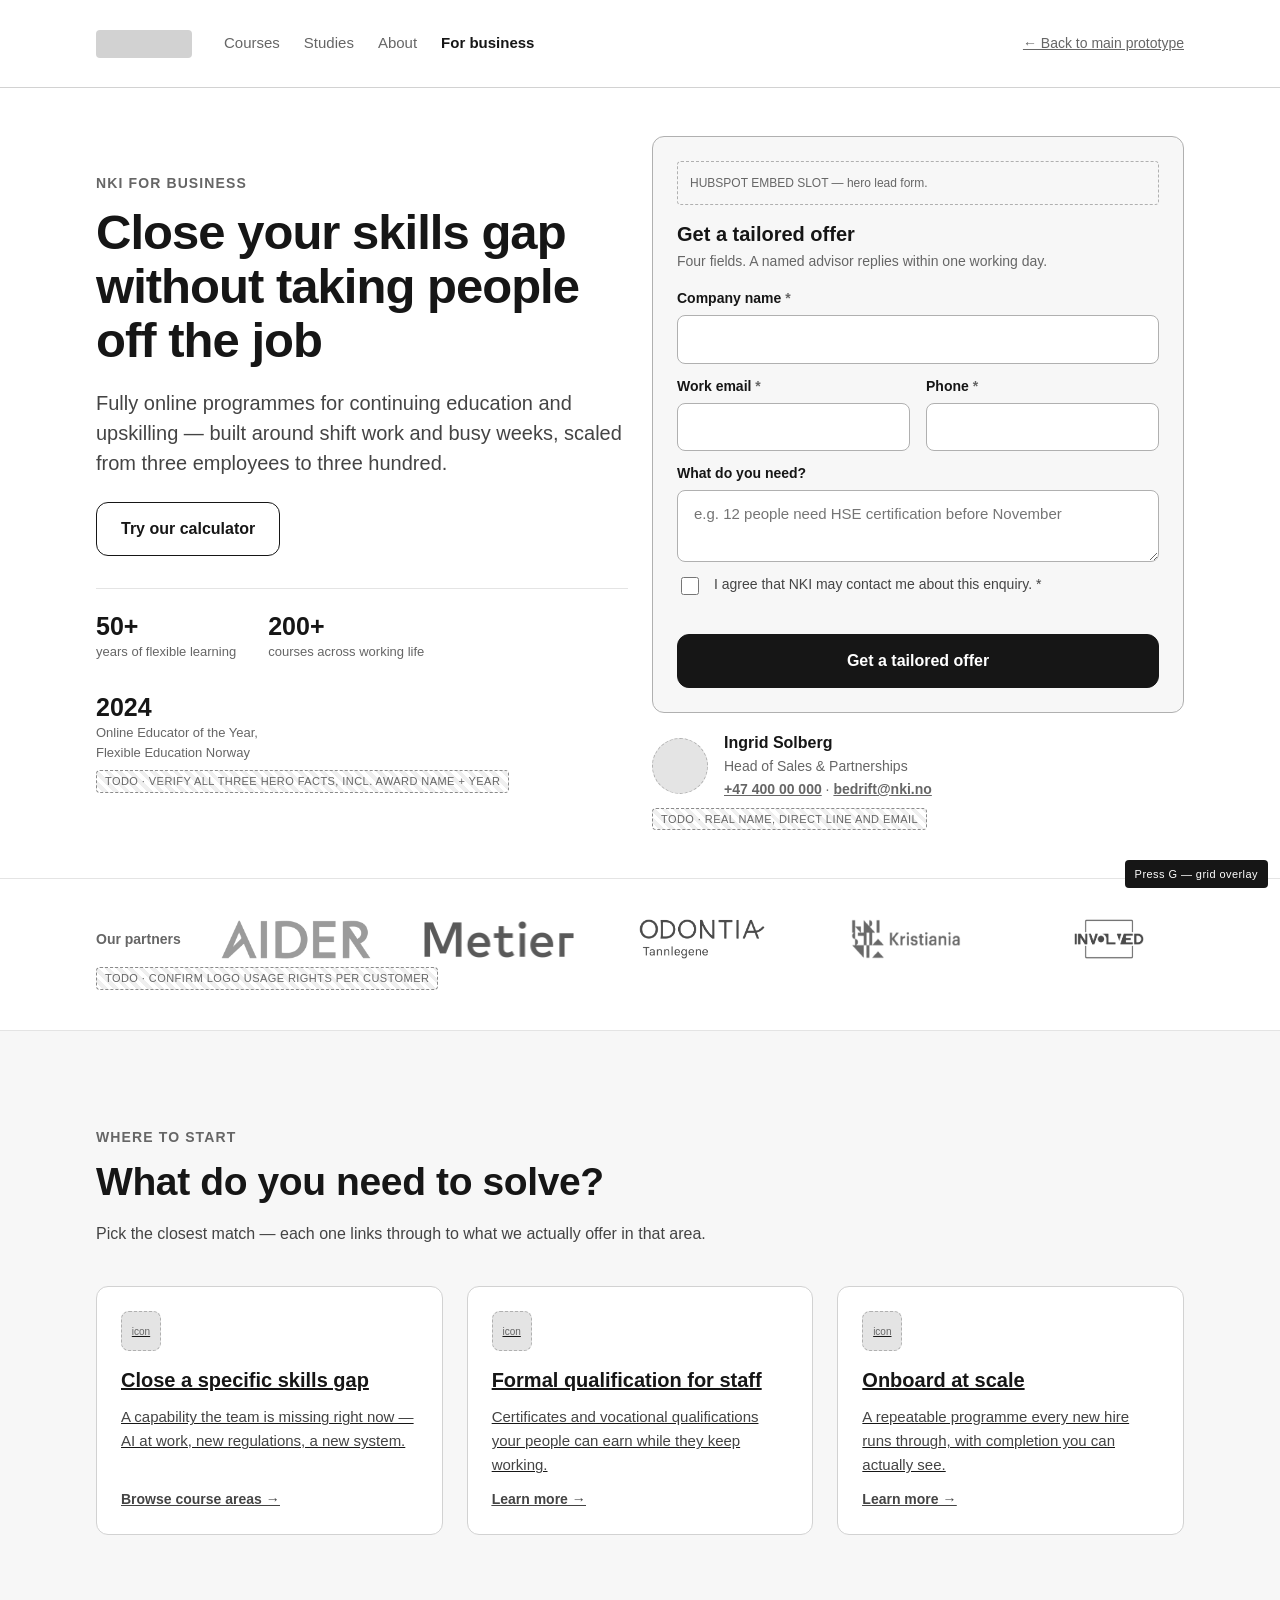
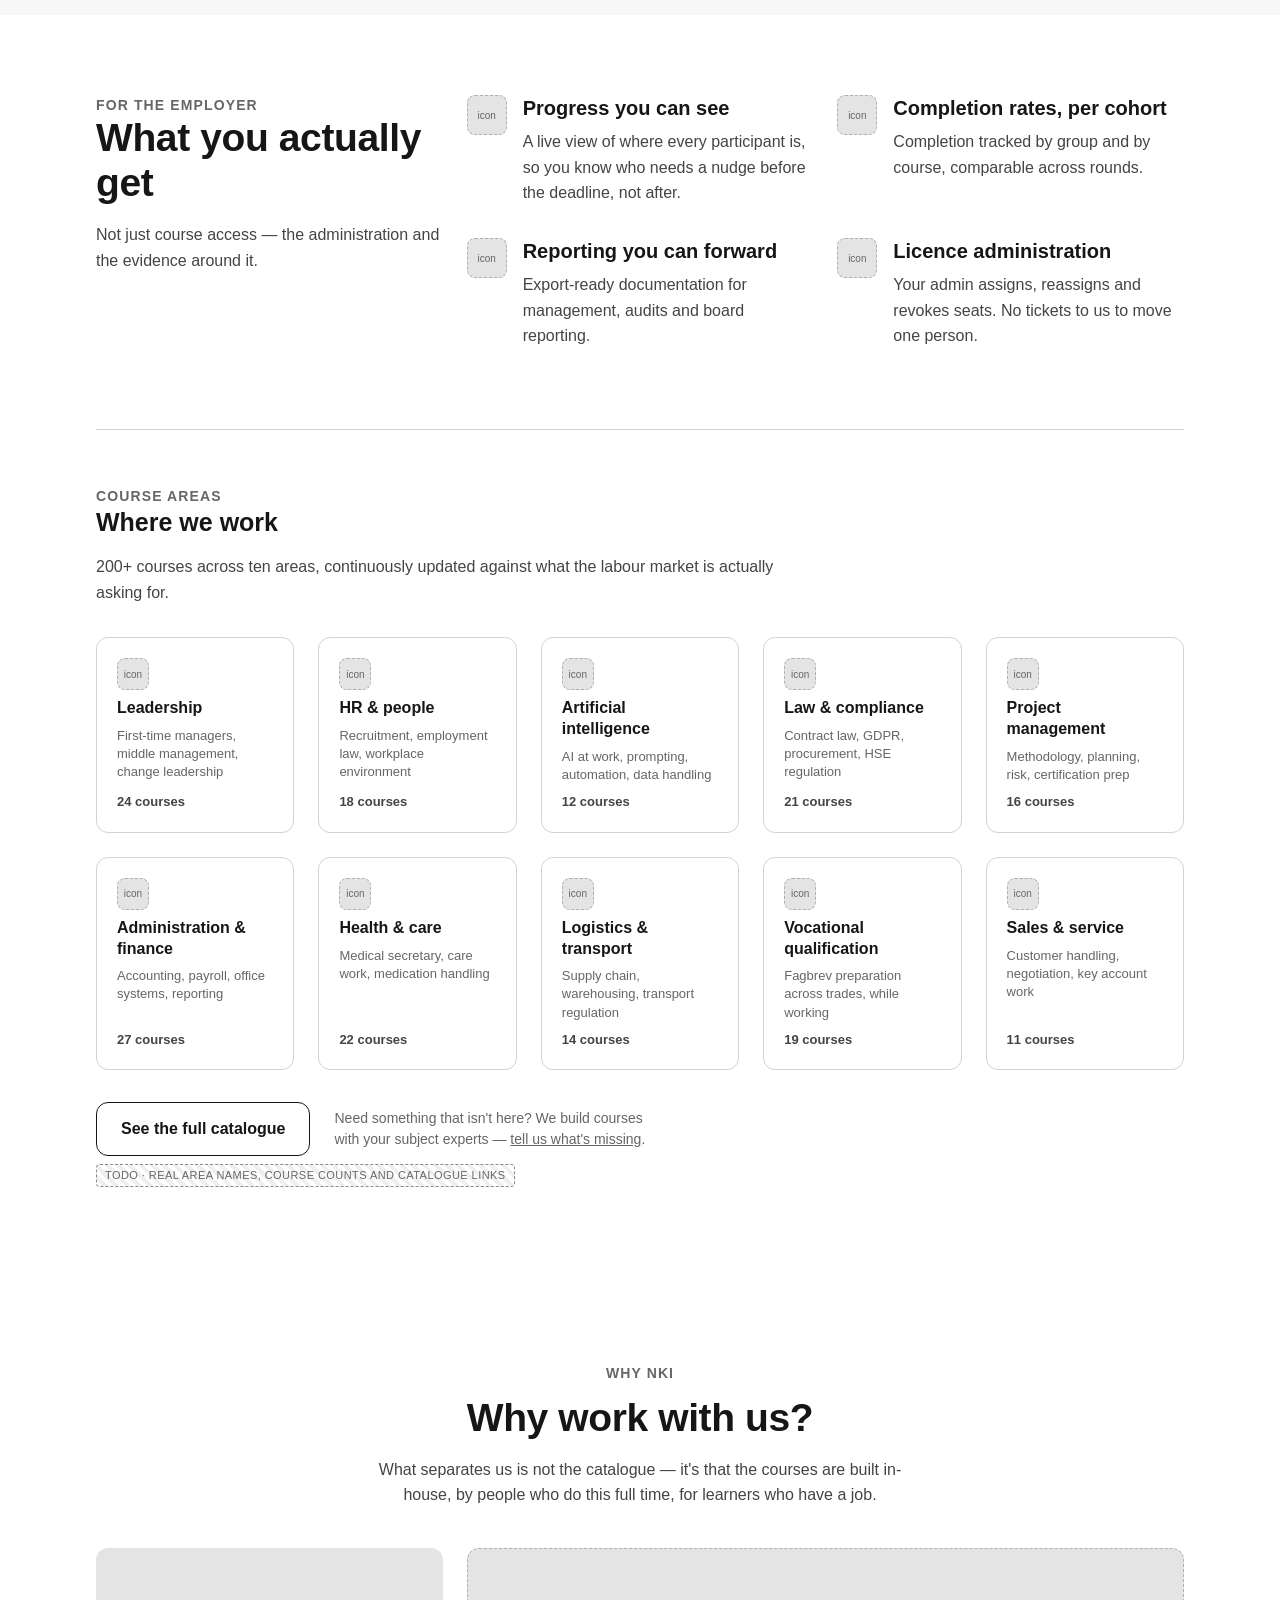
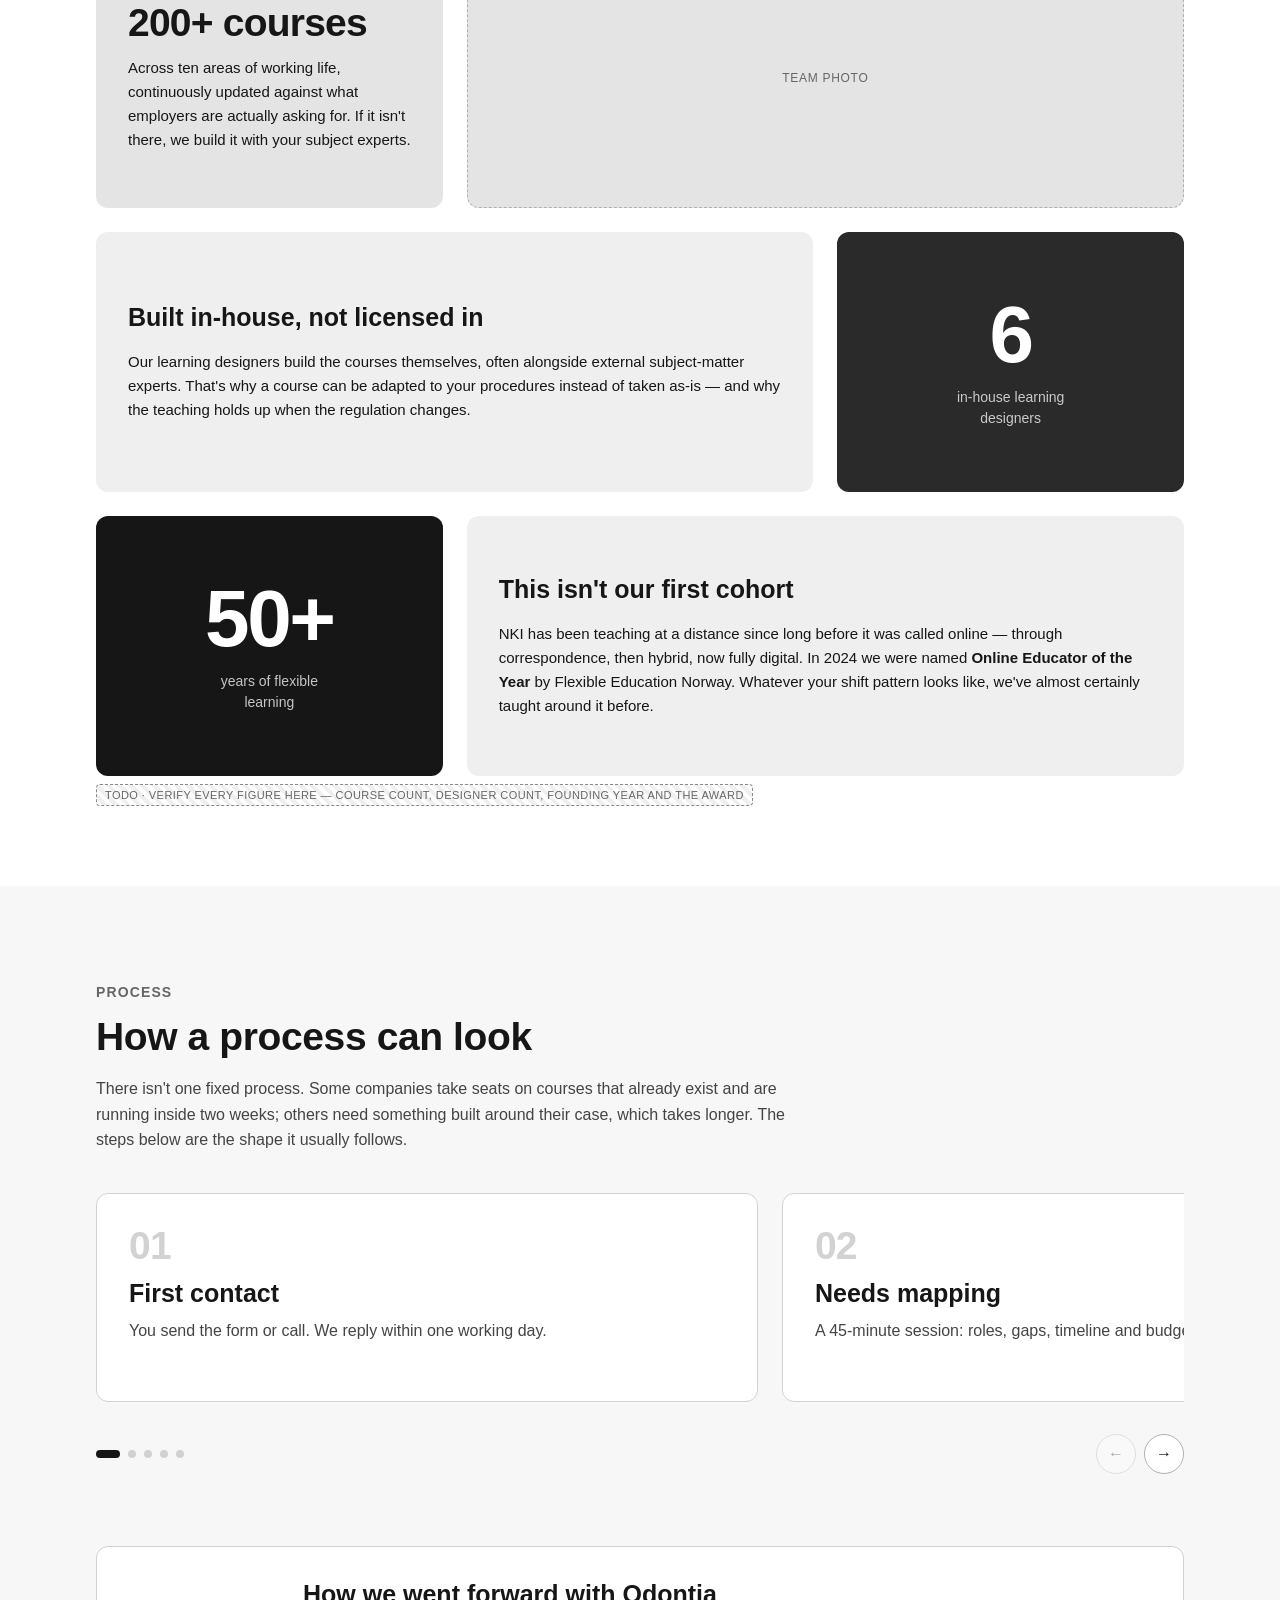
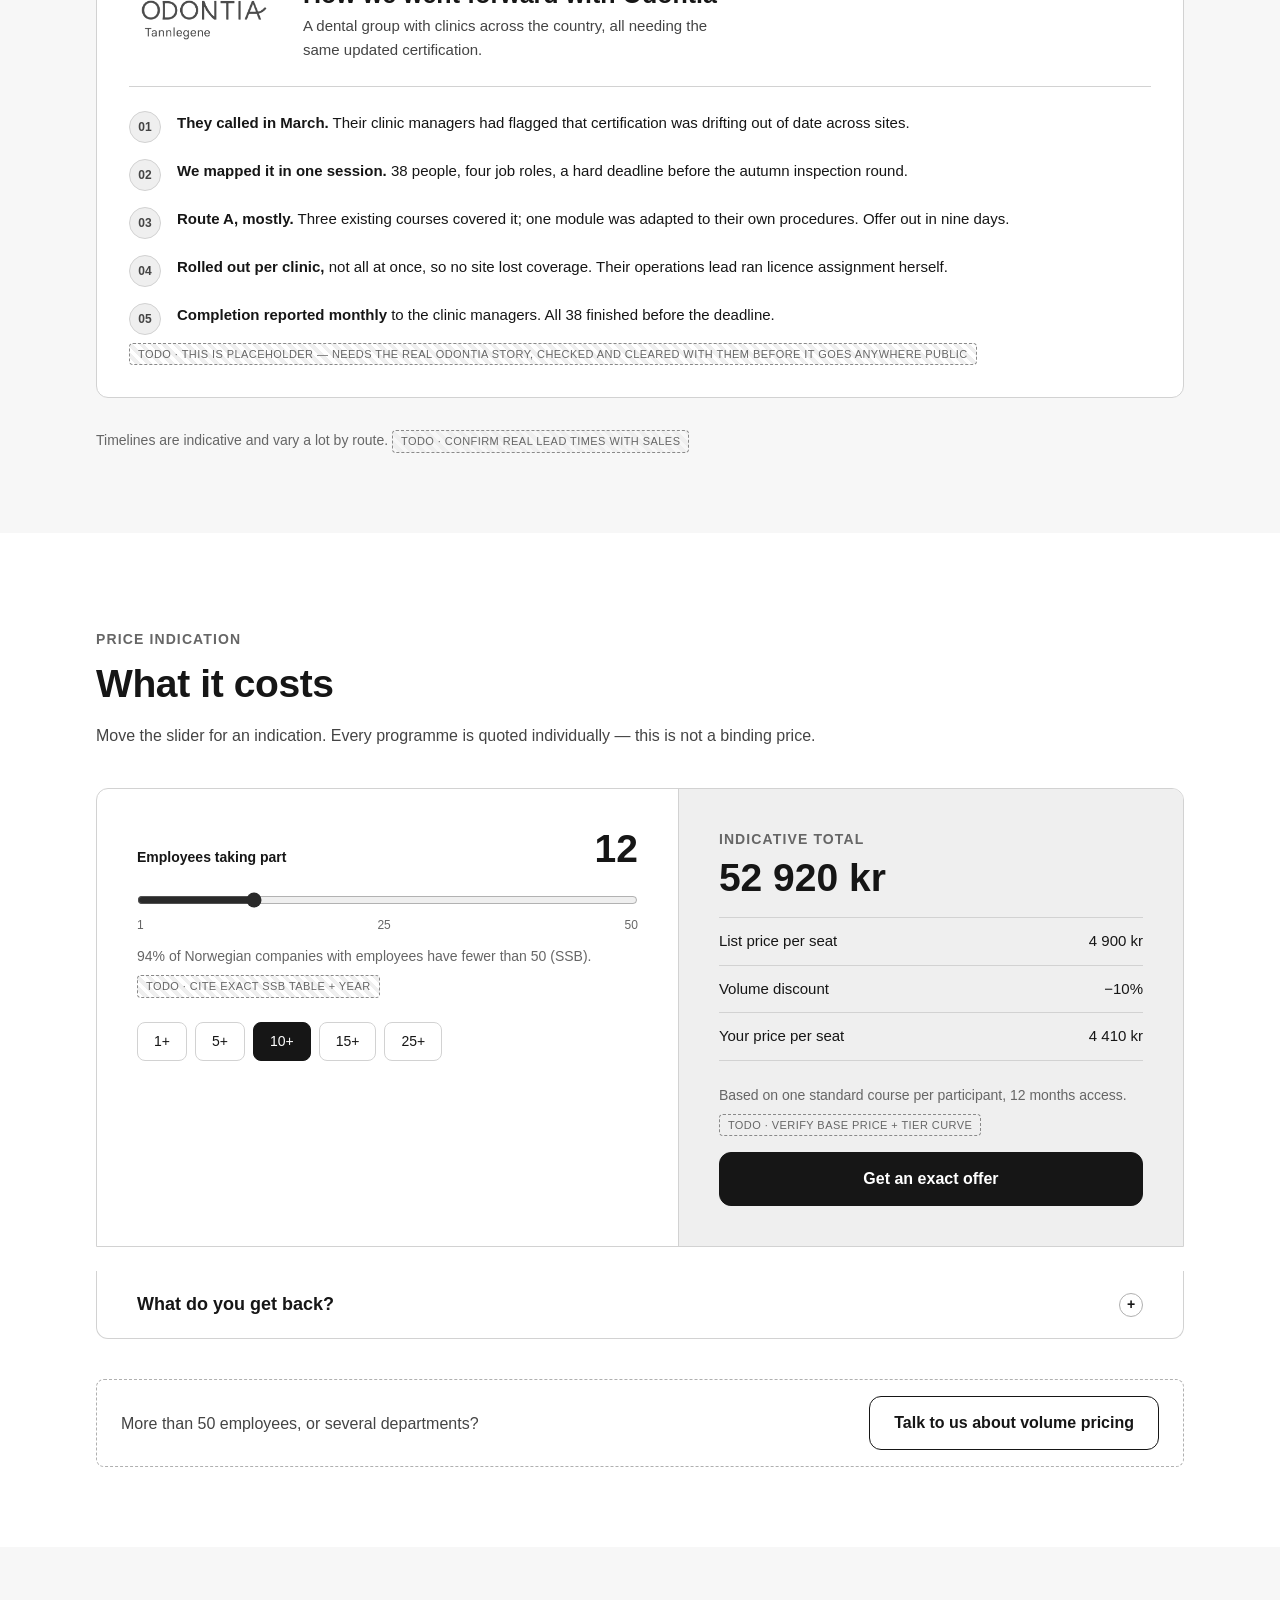
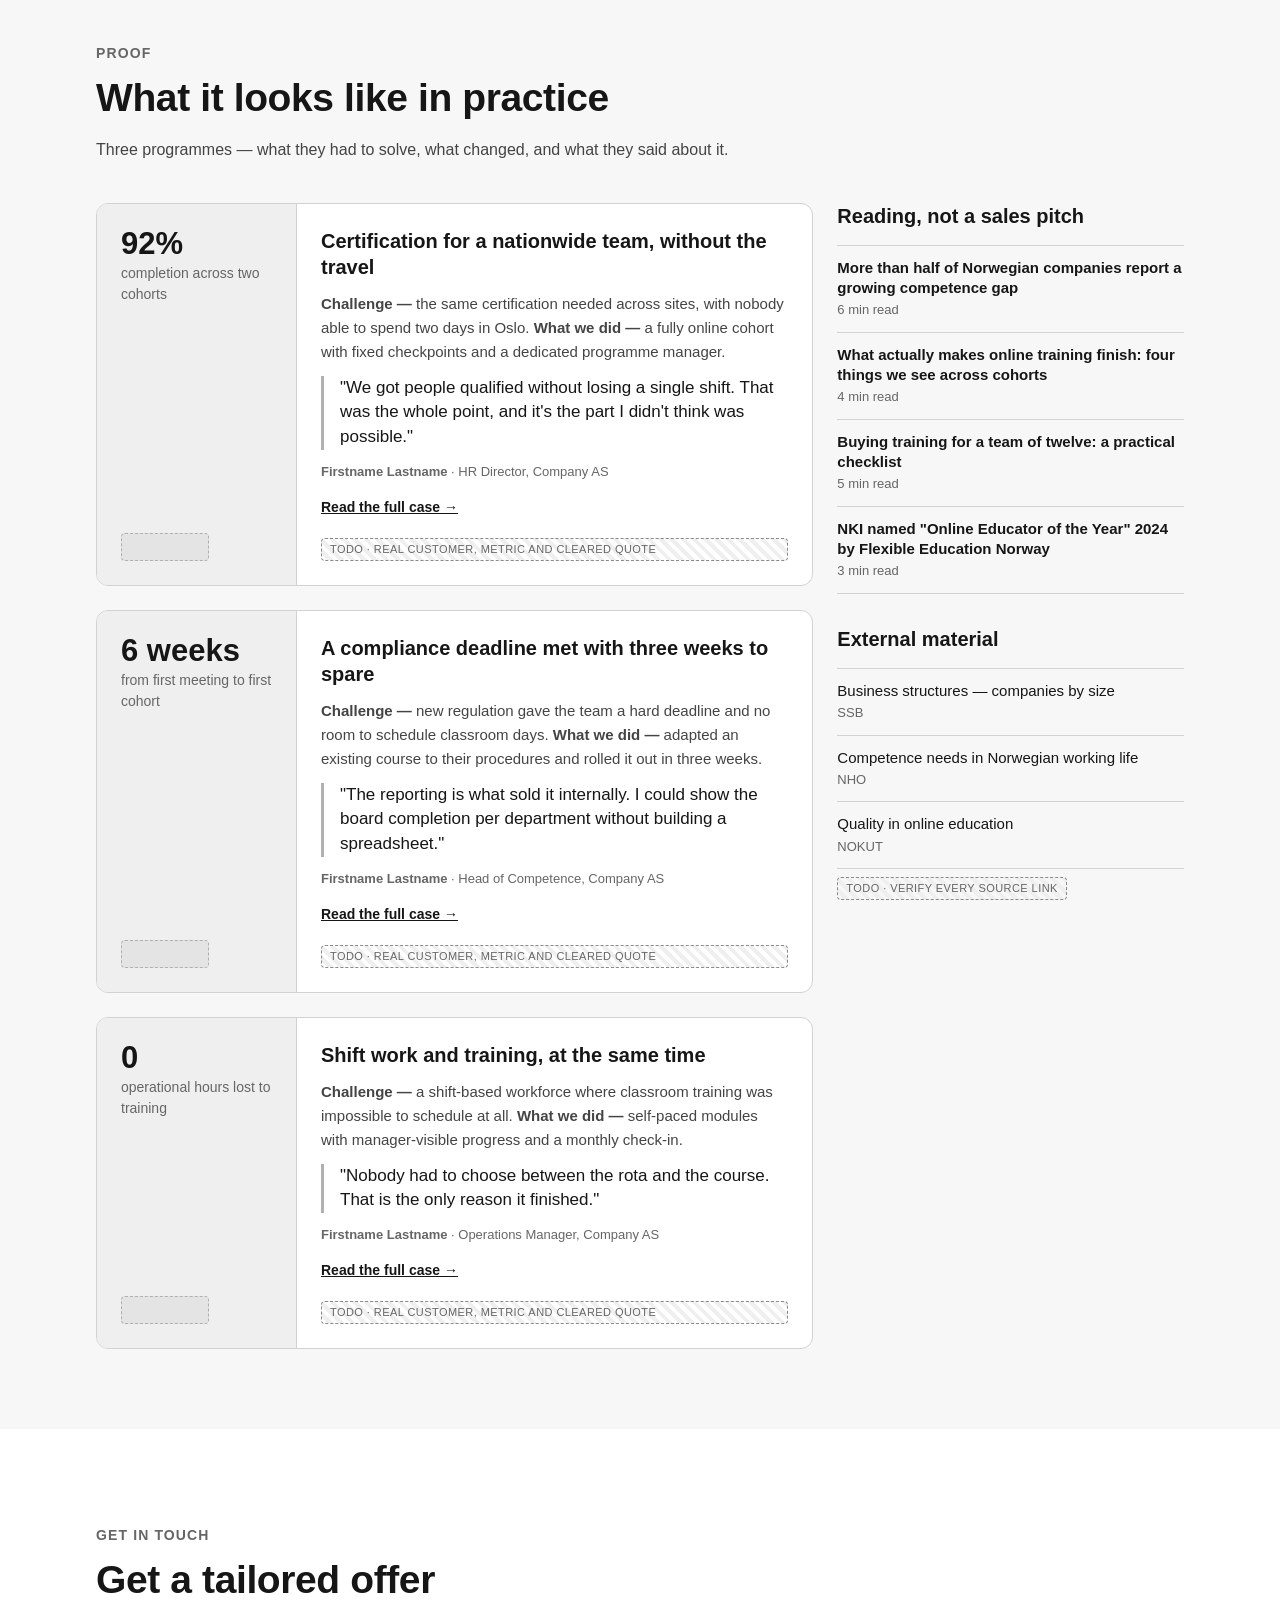
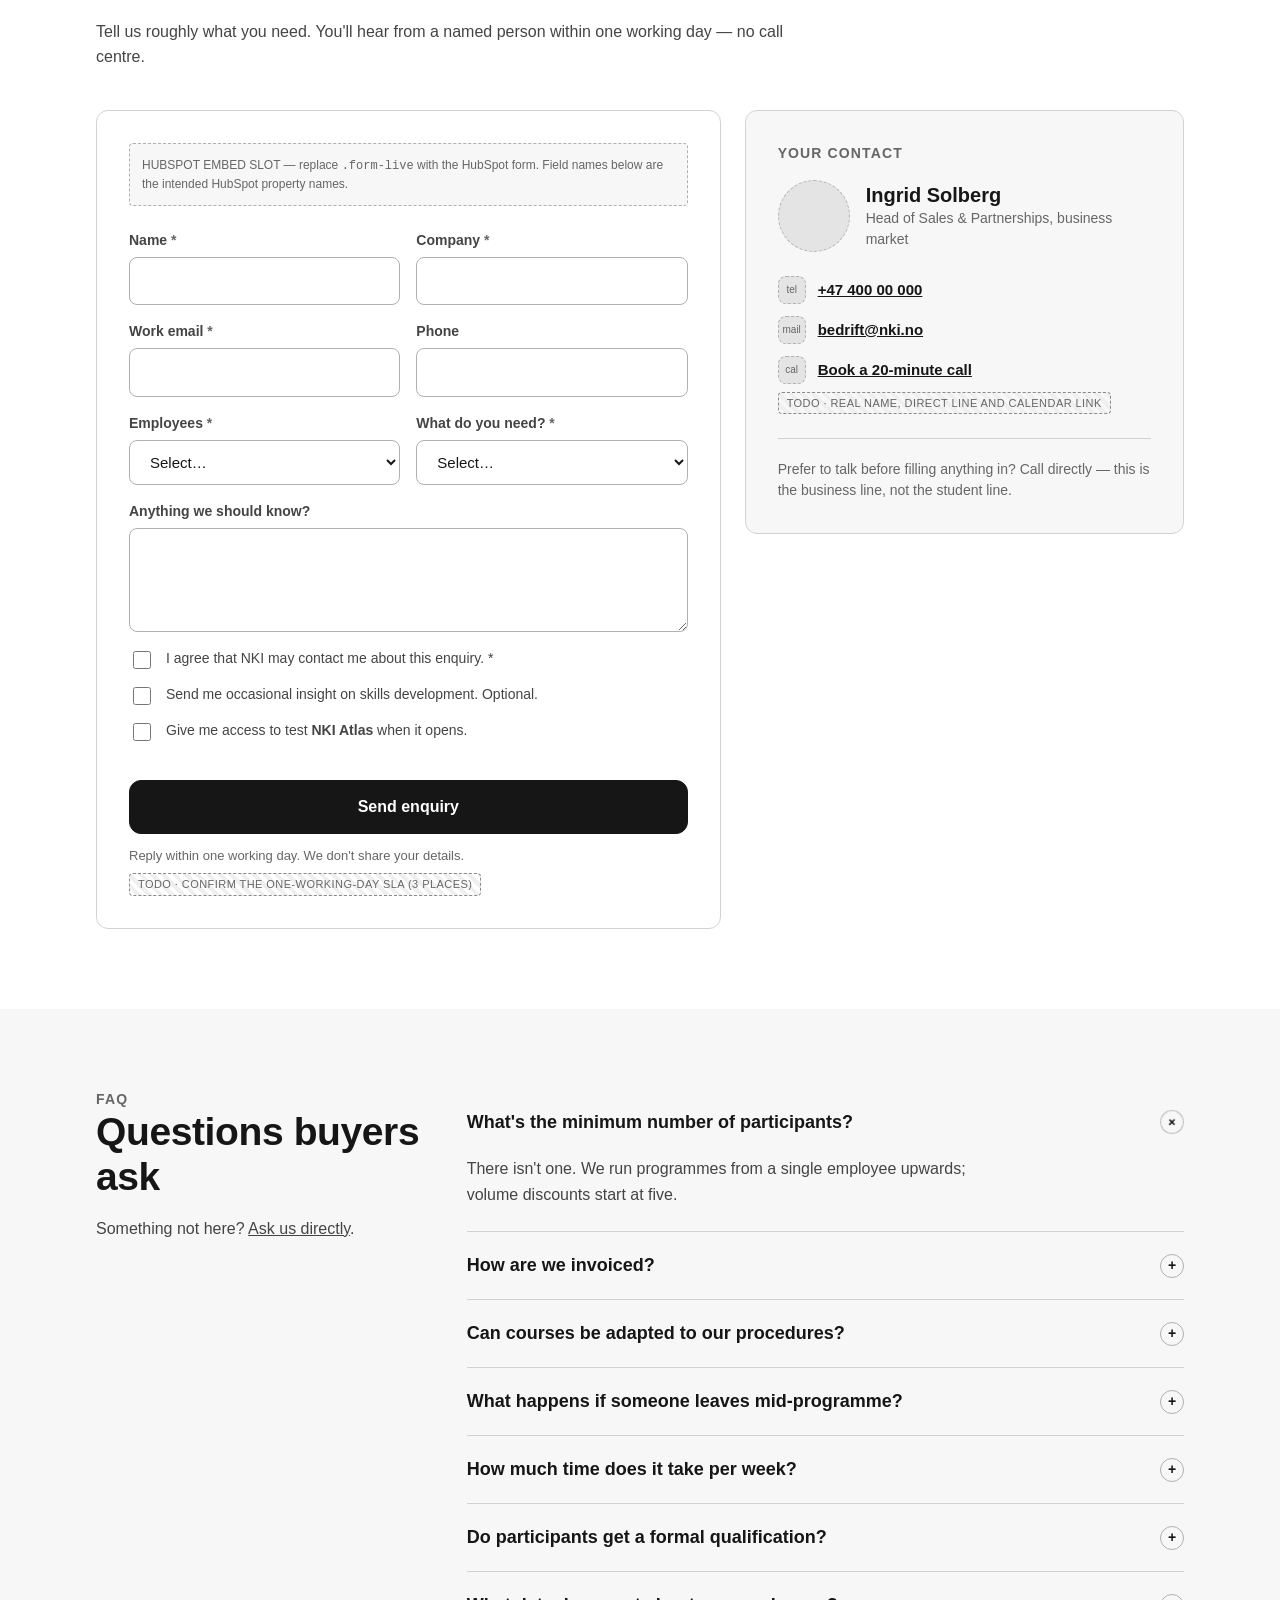
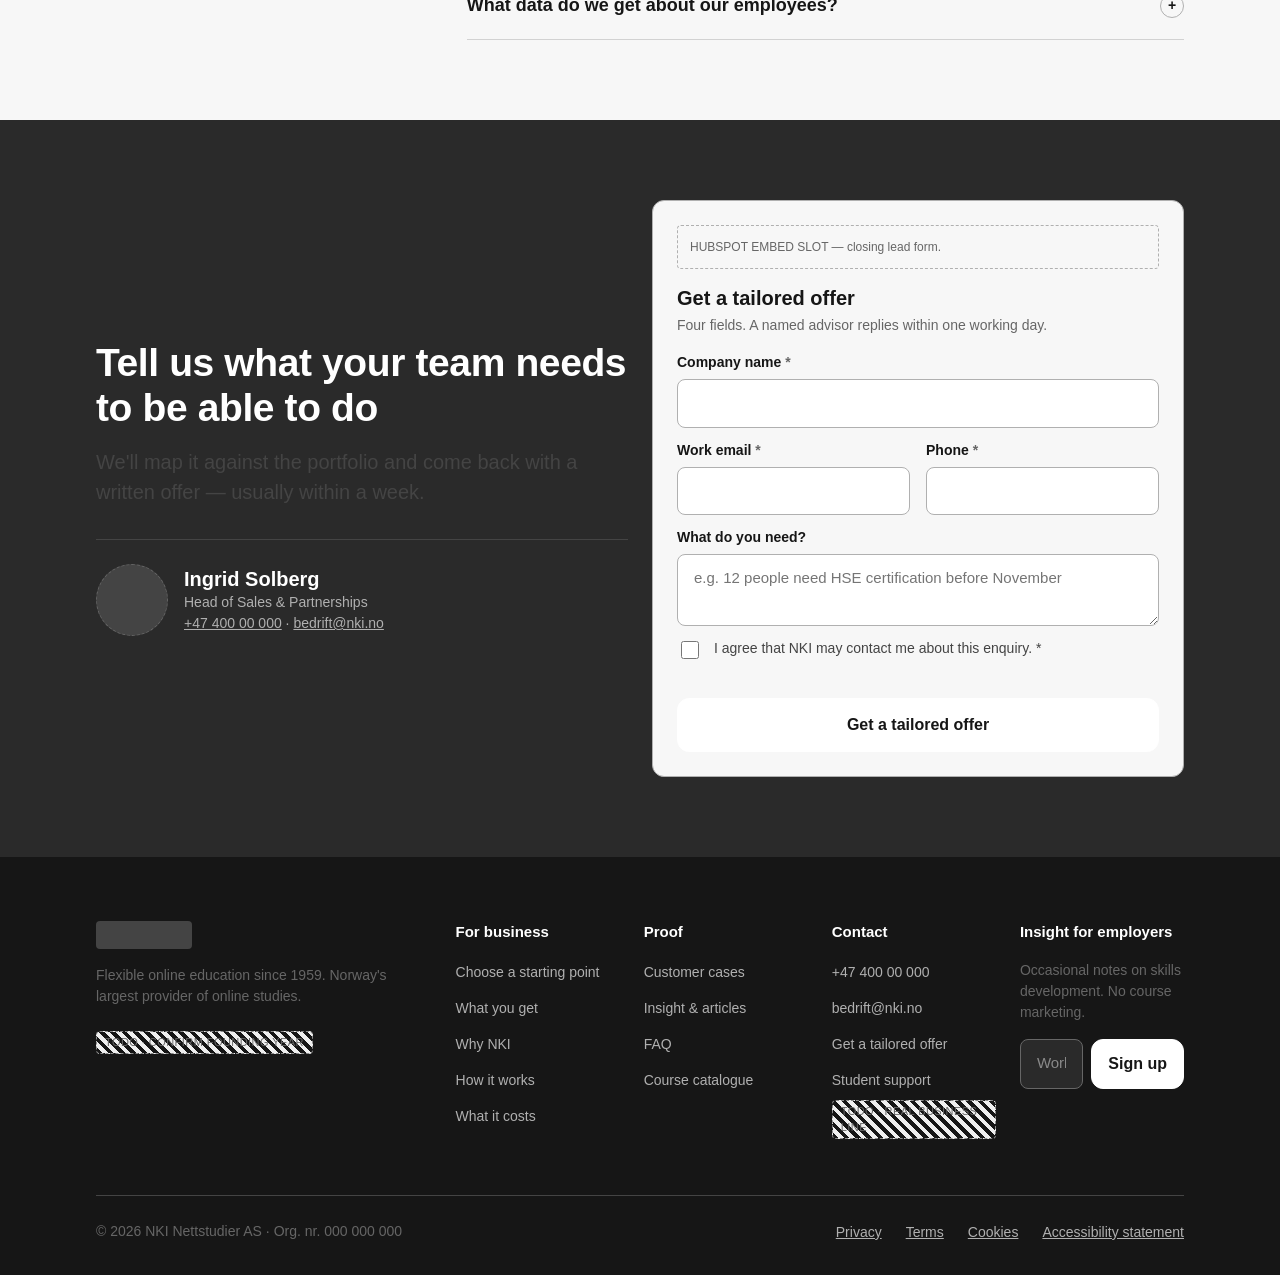
==== commit 3679eae6: "Add a "Why NKI" bento section Asymmetric tile grid modelled on the Gestisoft reference: a big number" ====
--- a/business-lofi.html
+++ b/business-lofi.html
@@ -233,7 +233,40 @@
 .cat-foot .small{max-width:42ch}
 
 /* ═══════════════════════════════════════════════════════════
-   5 · HOW A COLLABORATION WORKS   (priority 5)
+   5 · WHY NKI   (objectives 3 and 4 — quality and brand trust)
+   Bento grid: a big number set against a block of copy, tile by
+   tile, so the claims are scannable instead of a paragraph.
+   Tonal greys stand in for what will be brand colour at Stage 2.
+   ═══════════════════════════════════════════════════════════ */
+.sec-hd.is-centered{margin-left:auto;margin-right:auto;text-align:center;max-width:64ch}
+/* Three columns, with tiles spanning 1 or 2. A fixed 1fr/2fr pair can't work:
+   the wide tile leads in row 2 and trails in row 3, so the wide column would
+   have to swap sides between rows. Spans handle that; a two-column template
+   would drop row 2's copy into the narrow column. */
+.bento{display:grid;grid-template-columns:repeat(3,1fr);gap:var(--gutter)}
+.bt{border-radius:var(--rad-lg);padding:var(--s-32);display:flex;
+  flex-direction:column;justify-content:center;gap:var(--s-12);min-height:260px}
+.bt--narrow{grid-column:span 1}
+.bt--wide{grid-column:span 2}
+.bt--fill1{background:var(--l-200)}
+.bt--fill2{background:var(--l-100)}
+.bt--fill3{background:var(--l-800);color:var(--l-0)}
+.bt--fill4{background:var(--l-900);color:var(--l-0)}
+.bt--fill5{background:var(--l-100)}
+.bt-big{font-size:39px;font-weight:700;line-height:1.05;letter-spacing:-.02em}
+.bt-body{font-size:15px;line-height:1.6}
+.bt .h3{margin-bottom:var(--s-4)}
+/* the number tiles: one enormous figure, one caption, nothing else */
+.bt--num{align-items:center;text-align:center}
+.bt-num{font-size:80px;font-weight:700;line-height:1;letter-spacing:-.03em}
+.bt-cap{font-size:14px;opacity:.75;max-width:16ch}
+/* photo tile */
+.bt--photo{padding:0;background:var(--l-200);border:1px dashed var(--l-400);
+  align-items:center;justify-content:center}
+.bt-ph{font-size:12px;letter-spacing:.06em;text-transform:uppercase;color:var(--l-600)}
+
+/* ═══════════════════════════════════════════════════════════
+   6 · HOW A PROCESS CAN LOOK   (priority 5)
    ═══════════════════════════════════════════════════════════ */
 /* ── process carousel ──────────────────────────────────────
    Scroll-snap track: swipeable on touch, scrollable by keyboard,
@@ -291,7 +324,7 @@
 .step .body{max-width:52ch}
 
 /* ═══════════════════════════════════════════════════════════
-   6 · WHAT IT COSTS   (priority 4)
+   7 · WHAT IT COSTS   (priority 4)
    Rescaled to the market we actually sell to: 94% of Norwegian
    companies with employees have <50 (SSB).  Range 1–50, default 12.
    ═══════════════════════════════════════════════════════════ */
@@ -360,7 +393,7 @@
   align-items:center;justify-content:space-between;gap:var(--s-16);flex-wrap:wrap}
 
 /* ═══════════════════════════════════════════════════════════
-   7 · PROOF   (priorities 3 and 8 — the objective-2 gap)
+   8 · PROOF   (priorities 3 and 8 — the objective-2 gap)
    Case + its own quote in ONE unit; reading list beside them.
    ═══════════════════════════════════════════════════════════ */
 .proof-main{grid-column:span 8;display:grid;gap:var(--gutter)}
@@ -394,7 +427,7 @@
 .read-hd2{margin-top:var(--s-32)}
 
 /* ═══════════════════════════════════════════════════════════
-   8 · LEAD FORM + NAMED CONTACT   (priorities 1 and 2)
+   9 · LEAD FORM + NAMED CONTACT   (priorities 1 and 2)
    THE most important block on the page.  On-page, not behind a link.
    ═══════════════════════════════════════════════════════════ */
 .lead{grid-column:span 7}
@@ -442,14 +475,14 @@
 .contact-note{margin-top:var(--s-24);padding-top:var(--s-20);border-top:1px solid var(--l-300)}
 
 /* ═══════════════════════════════════════════════════════════
-   7b · INSIGHT — merged into the Customer Proof section above
+   8b · INSIGHT — merged into the Proof section above
    (priority 8). For the visitor who is interested but not ready to
    hand over details.
    ═══════════════════════════════════════════════════════════ */
 .sec-hd--sub{margin-bottom:0}
 
 /* ═══════════════════════════════════════════════════════════
-   9 · FAQ   (priority 11) — buyer questions, not student questions
+   10 · FAQ   (priority 11) — buyer questions, not student questions
    ═══════════════════════════════════════════════════════════ */
 .faq-hd{grid-column:span 4}
 .faq{grid-column:span 8}
@@ -464,7 +497,7 @@
 .faq-item.is-open .faq-a{display:block}
 
 /* ═══════════════════════════════════════════════════════════
-   10 · CLOSING FORM   (priority 1 again)
+   11 · CLOSING FORM   (priority 1 again)
    The closing band is the form itself, not a CTA pointing back at one.
    ═══════════════════════════════════════════════════════════ */
 .close-grid{align-items:center}
@@ -546,6 +579,11 @@
   .proof-main,.proof-side{grid-column:span 12}
   .cat-grid{grid-template-columns:repeat(3,1fr)}
   .steps{--peek:18%}
+  /* two columns: wide tiles take the full row, narrow ones pair up */
+  .bento{grid-template-columns:repeat(2,1fr)}
+  .bt--wide{grid-column:span 2}
+  .bt{min-height:220px;padding:var(--s-24)}
+  .bt-num{font-size:64px}
   .footer-cols{grid-template-columns:repeat(2,1fr);gap:var(--s-40) var(--gutter)}
 }
 @media (max-width:768px){
@@ -557,6 +595,10 @@
   .logo-row{width:100%;justify-content:flex-start;gap:var(--s-24) var(--s-16)}
   .logo{width:112px;height:32px}
   .seg-cards,.ben-list{grid-template-columns:1fr}
+  .bento{grid-template-columns:1fr}
+  .bt--wide,.bt--narrow{grid-column:span 1}
+  .bt{min-height:0}
+  .bt--photo{min-height:200px}
   .cat-grid{grid-template-columns:repeat(2,1fr)}
   .pcase{grid-template-columns:1fr}
   .pcase-fig{border-right:0;border-bottom:1px solid var(--l-300);flex-direction:row;align-items:center;gap:var(--s-16)}
@@ -903,7 +945,66 @@
   </div>
 </section>
 
-<!-- ═══ 5 · HOW A PROCESS CAN LOOK ═════════════════════════════
+<!-- ═══ 5 · WHY NKI ════════════════════════════════════════════
+     Bento grid: asymmetric tiles alternating a big number against a
+     block of copy, with one photo tile. Serves objectives 3 and 4 —
+     demonstrate quality, strengthen trust — by making the claims
+     scannable as numbers rather than a paragraph nobody reads. -->
+<section class="sec" id="why">
+  <div class="wrap">
+    <div class="sec-hd is-centered">
+      <p class="eyebrow">Why NKI</p>
+      <h2 class="h2">Why work with us?</h2>
+      <p class="body">What separates us is not the catalogue — it's that the courses are
+        built in-house, by people who do this full time, for learners who have a job.</p>
+    </div>
+
+    <div class="bento">
+      <!-- row 1: stat card + photo -->
+      <div class="bt bt--narrow bt--fill1">
+        <p class="bt-big">200+ courses</p>
+        <p class="bt-body">Across ten areas of working life, continuously updated
+          against what employers are actually asking for. If it isn't there, we build
+          it with your subject experts.</p>
+      </div>
+      <div class="bt bt--wide bt--photo" aria-hidden="true">
+        <span class="bt-ph">Team photo</span>
+      </div>
+
+      <!-- row 2: copy + number -->
+      <div class="bt bt--wide bt--fill2">
+        <h3 class="h3">Built in-house, not licensed in</h3>
+        <p class="bt-body">Our learning designers build the courses themselves, often
+          alongside external subject-matter experts. That's why a course can be adapted
+          to your procedures instead of taken as-is — and why the teaching holds up
+          when the regulation changes.</p>
+      </div>
+      <div class="bt bt--narrow bt--num bt--fill3">
+        <p class="bt-num">6</p>
+        <p class="bt-cap">in-house learning designers</p>
+      </div>
+
+      <!-- row 3: number + copy -->
+      <div class="bt bt--narrow bt--num bt--fill4">
+        <p class="bt-num">50+</p>
+        <p class="bt-cap">years of flexible learning</p>
+      </div>
+      <div class="bt bt--wide bt--fill5">
+        <h3 class="h3">This isn't our first cohort</h3>
+        <p class="bt-body">NKI has been teaching at a distance since long before it was
+          called online — through correspondence, then hybrid, now fully digital. In
+          2024 we were named <strong>Online Educator of the Year</strong> by Flexible
+          Education Norway. Whatever your shift pattern looks like, we've almost
+          certainly taught around it before.</p>
+      </div>
+    </div>
+    <span class="todo">TODO · verify every figure here — course count, designer count,
+      founding year and the award</span>
+  </div>
+</section>
+
+
+<!-- ═══ 6 · HOW A PROCESS CAN LOOK ═════════════════════════════
      Deliberately NOT "how it works" — there is no single process.
      Some companies buy seats on courses that already exist; others
      need a course built around their case. That variation is stated
@@ -1011,7 +1112,7 @@
   </div>
 </section>
 
-<!-- ═══ 6 · WHAT IT COSTS ══════════════════════════════════════
+<!-- ═══ 7 · WHAT IT COSTS ══════════════════════════════════════
      Rescaled 1–50, default 12. Old page ran 1–1000 default 100,
      which is a market we don't sell to (SSB: 94% have <50). -->
 <section class="sec" id="cost">
@@ -1120,7 +1221,7 @@
   </div>
 </section>
 
-<!-- ═══ 7 · PROOF ═════════════════════════════════════════════
+<!-- ═══ 8 · PROOF ═════════════════════════════════════════════
      Cases, testimonials and reading compressed into ONE block.
      Previously these were three stacked sub-blocks saying the same
      thing three ways. Now each case carries its own quote inline —
@@ -1241,7 +1342,7 @@
   </div>
 </section>
 
-<!-- ═══ 8 · LEAD FORM + NAMED CONTACT ══════════════════════════
+<!-- ═══ 9 · LEAD FORM + NAMED CONTACT ══════════════════════════
      Priority 1 and 2. On the page, not behind a link. -->
 <section class="sec" id="lead">
   <div class="wrap">
@@ -1376,7 +1477,7 @@
   </div>
 </section>
 
-<!-- ═══ 9 · FAQ ═══════════════════════════════════════════════
+<!-- ═══ 10 · FAQ ═══════════════════════════════════════════════
      Buyer questions, not student questions. -->
 <section class="sec sec--alt" id="faq">
   <div class="wrap">
@@ -1436,7 +1537,7 @@
   </div>
 </section>
 
-<!-- ═══ 10 · CLOSING FORM ══════════════════════════════════════
+<!-- ═══ 11 · CLOSING FORM ══════════════════════════════════════
      The closing band is the same short form as the hero, not a CTA
      pointing back up at one. A visitor who has read the whole page
      converts here without scrolling anywhere. -->
@@ -1537,6 +1638,7 @@
           <ul>
             <li><a href="#start">Choose a starting point</a></li>
             <li><a href="#what-you-get">What you get</a></li>
+            <li><a href="#why">Why NKI</a></li>
             <li><a href="#how">How it works</a></li>
             <li><a href="#cost">What it costs</a></li>
           </ul>
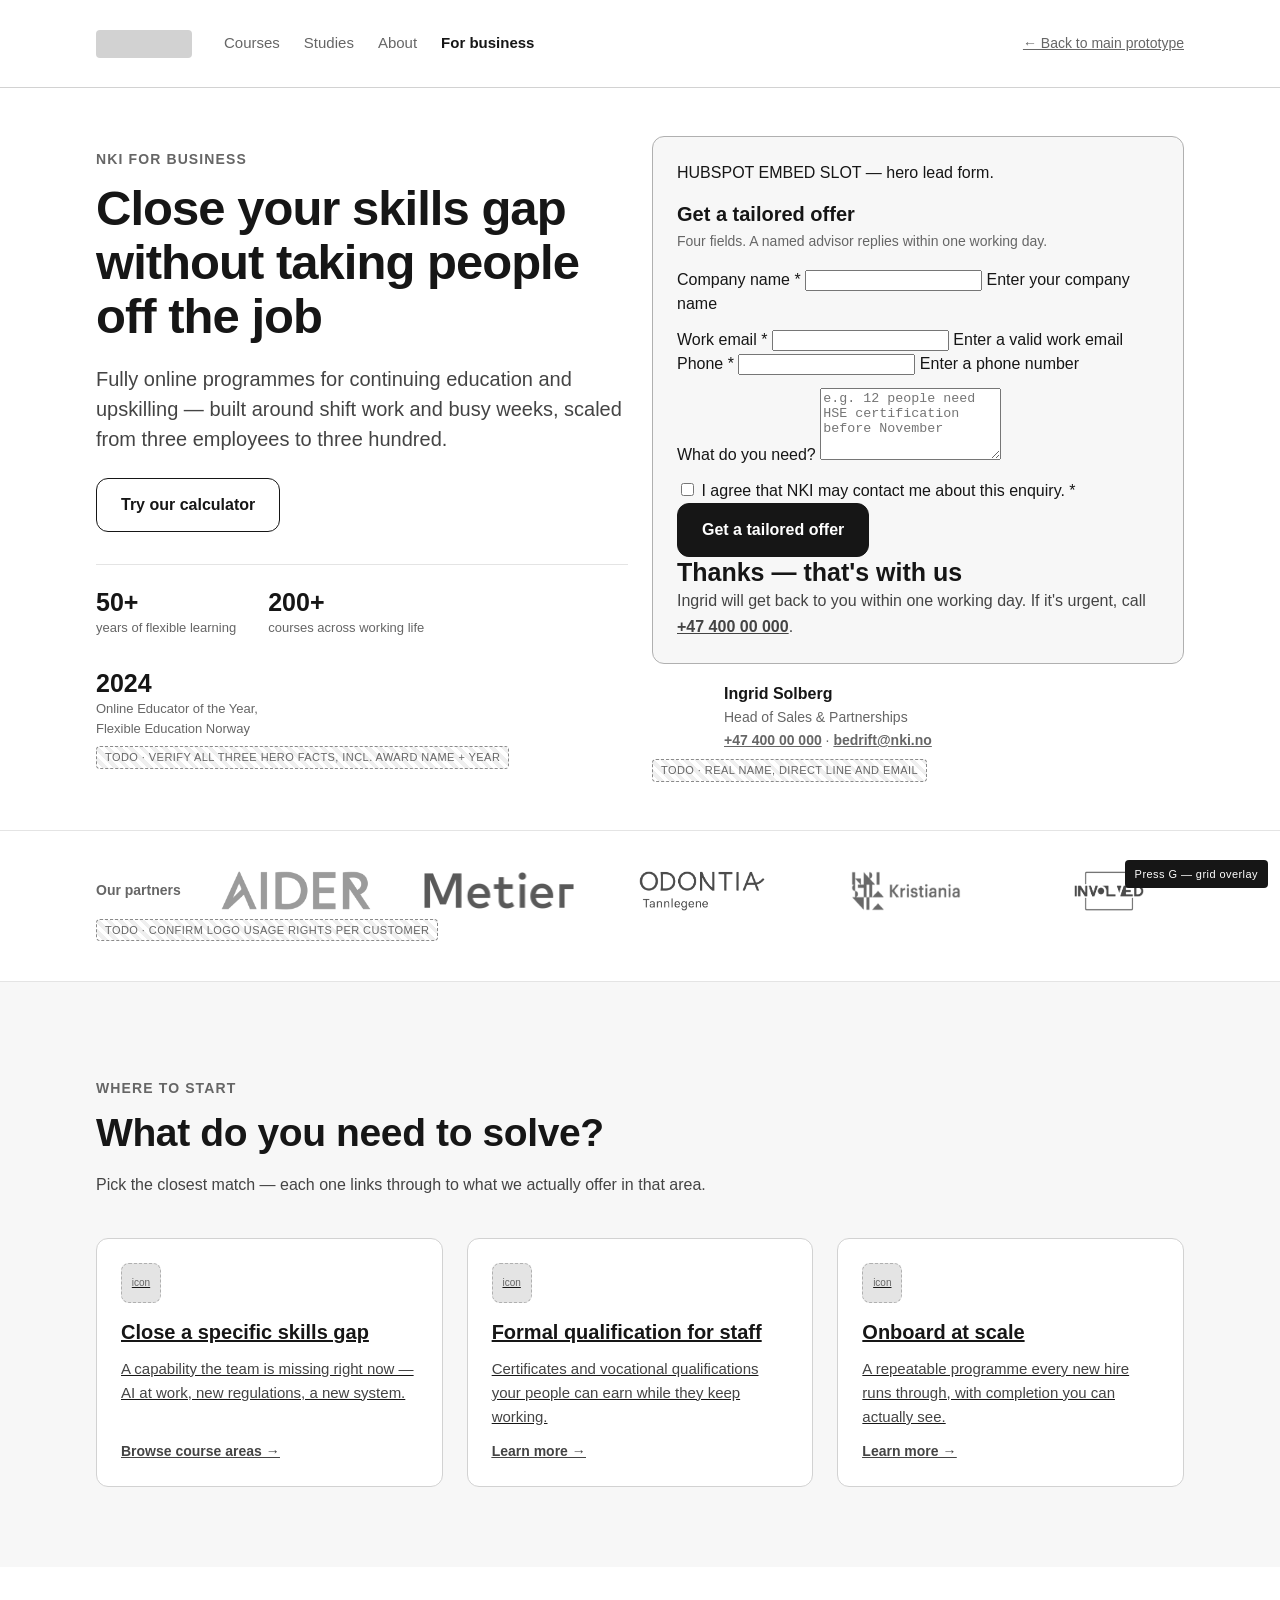
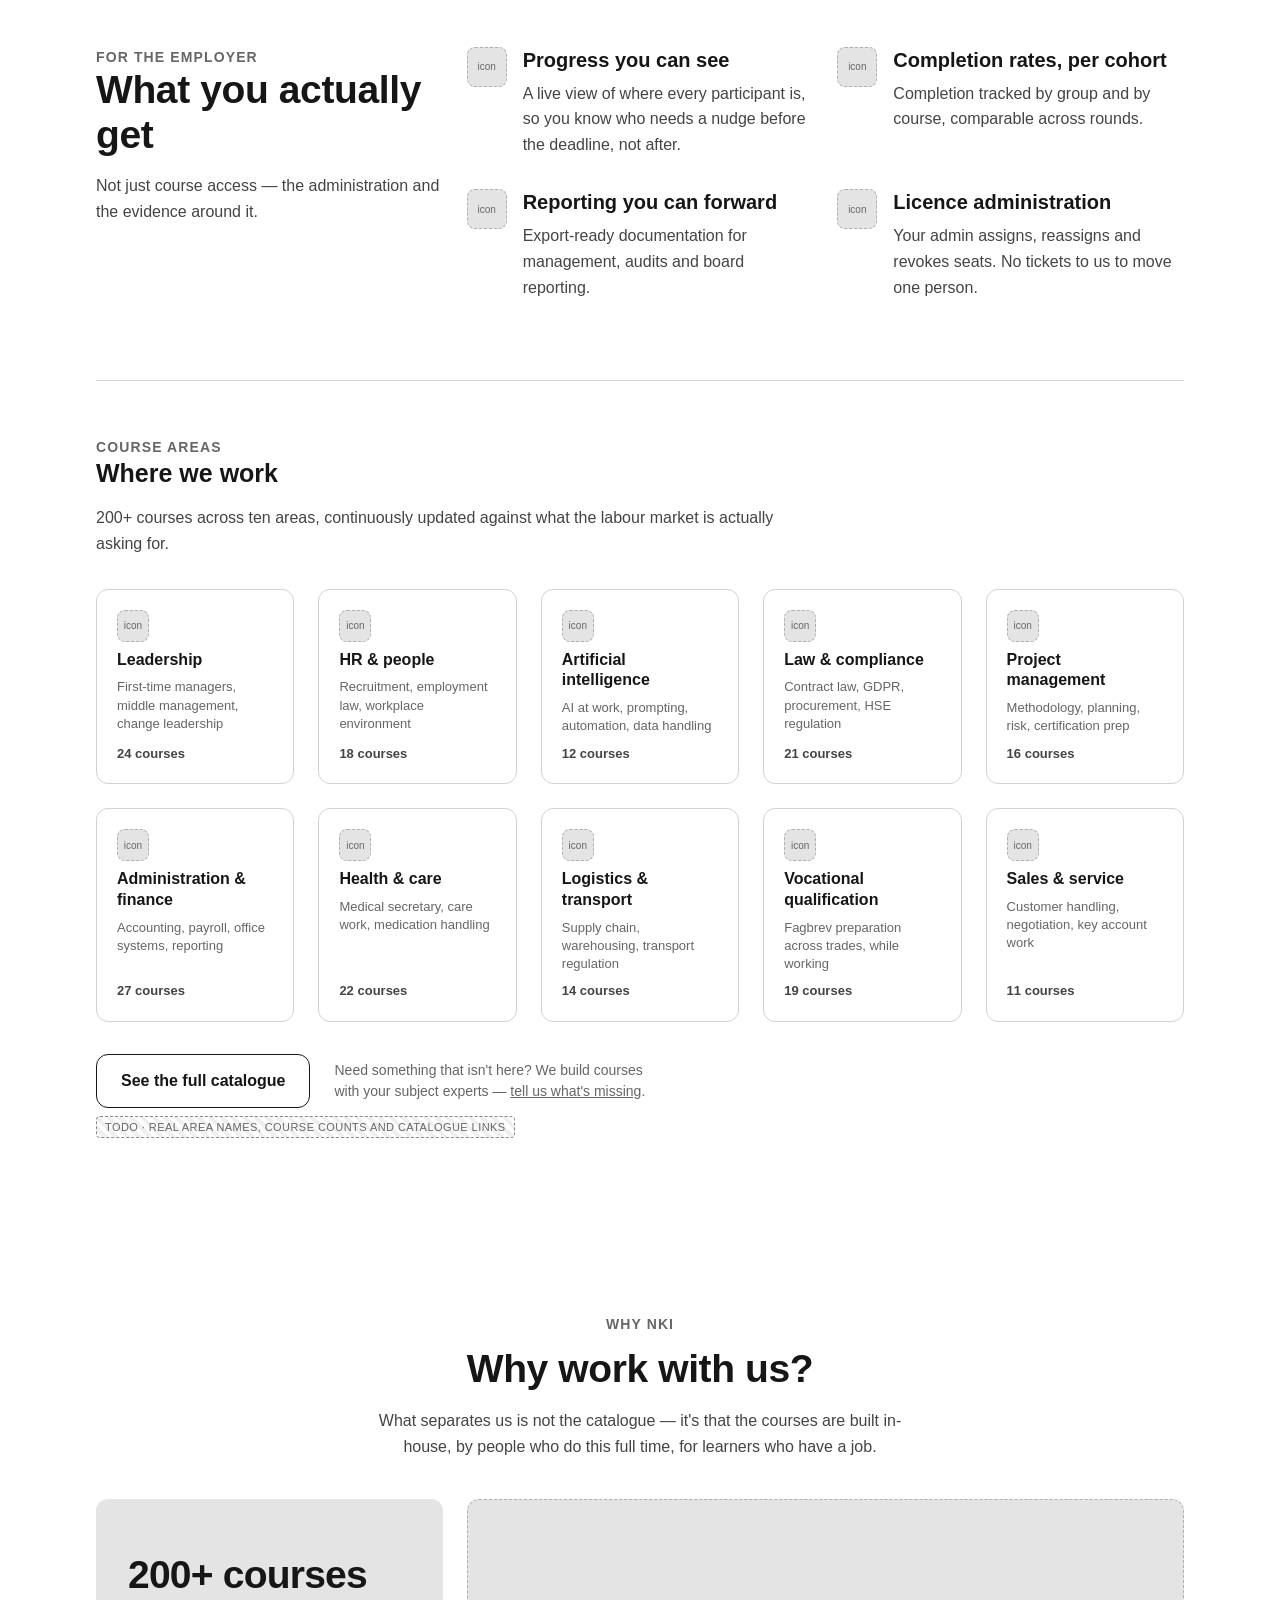
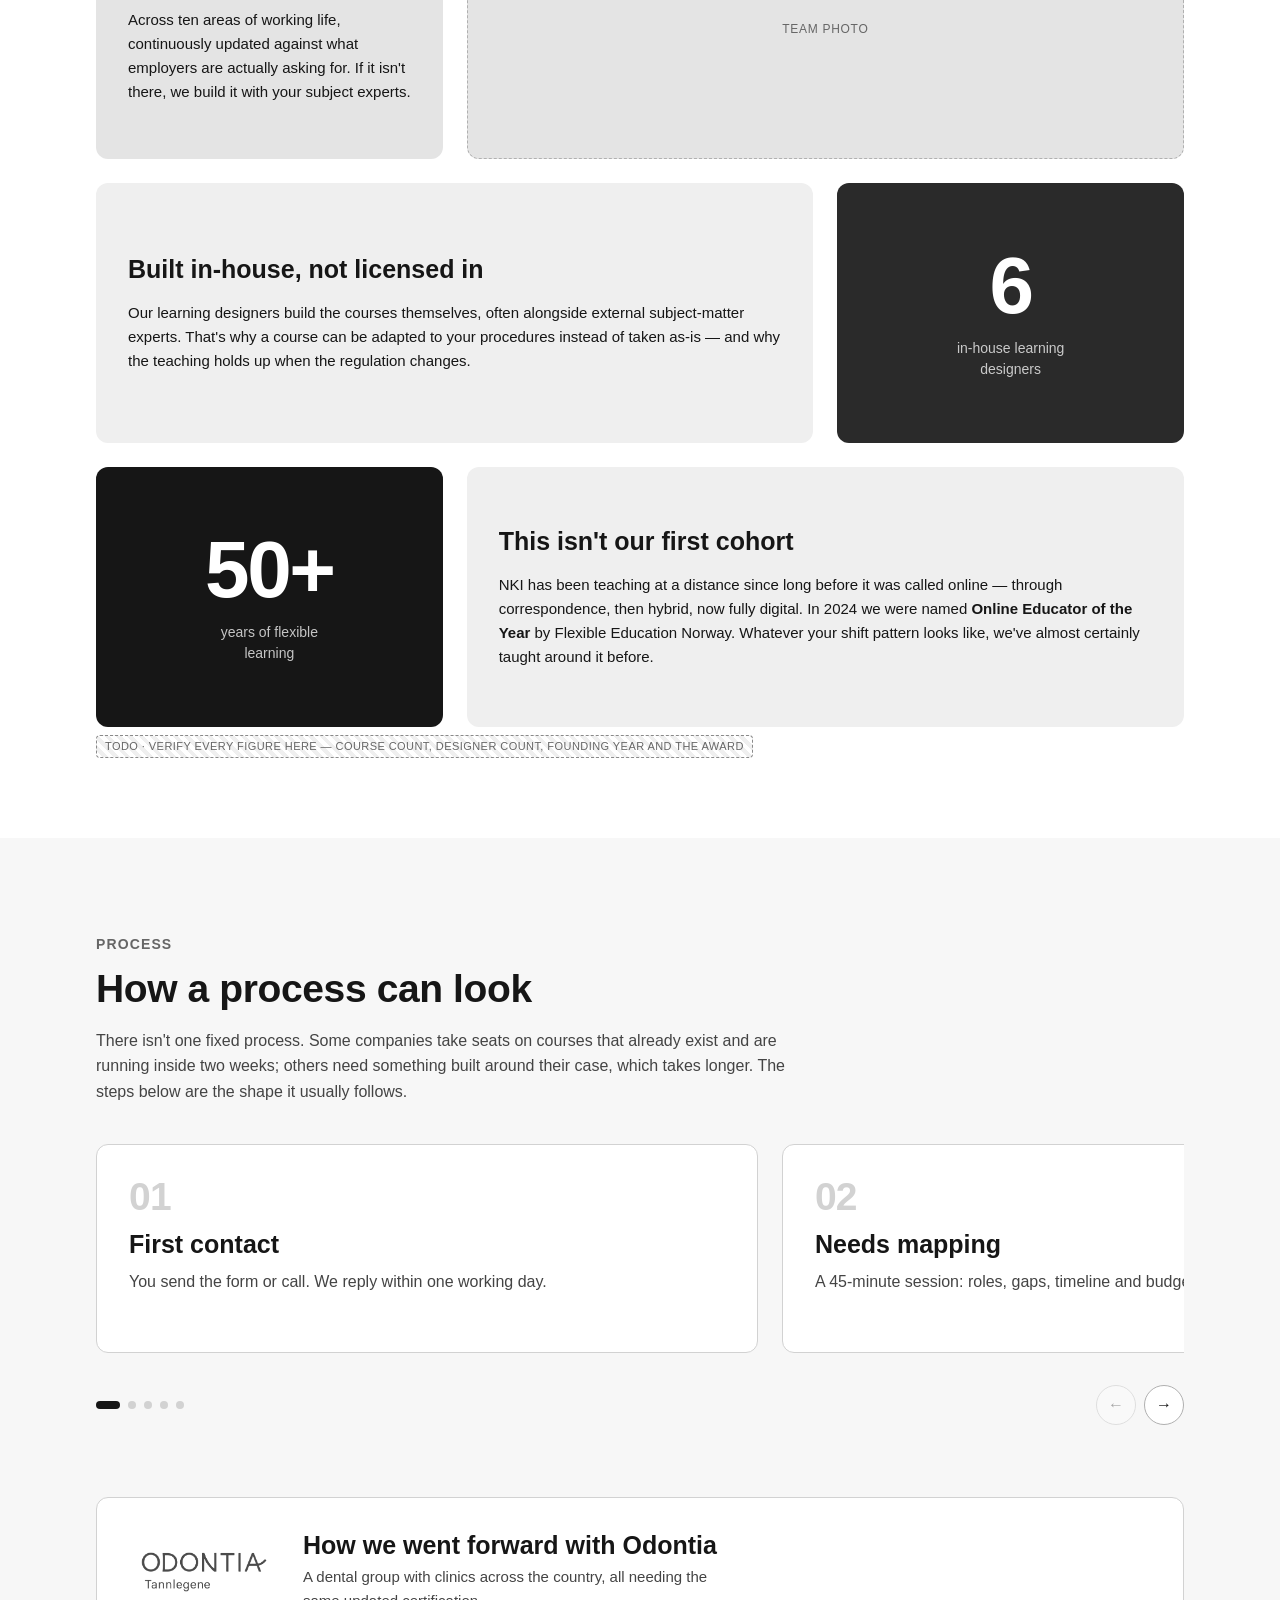
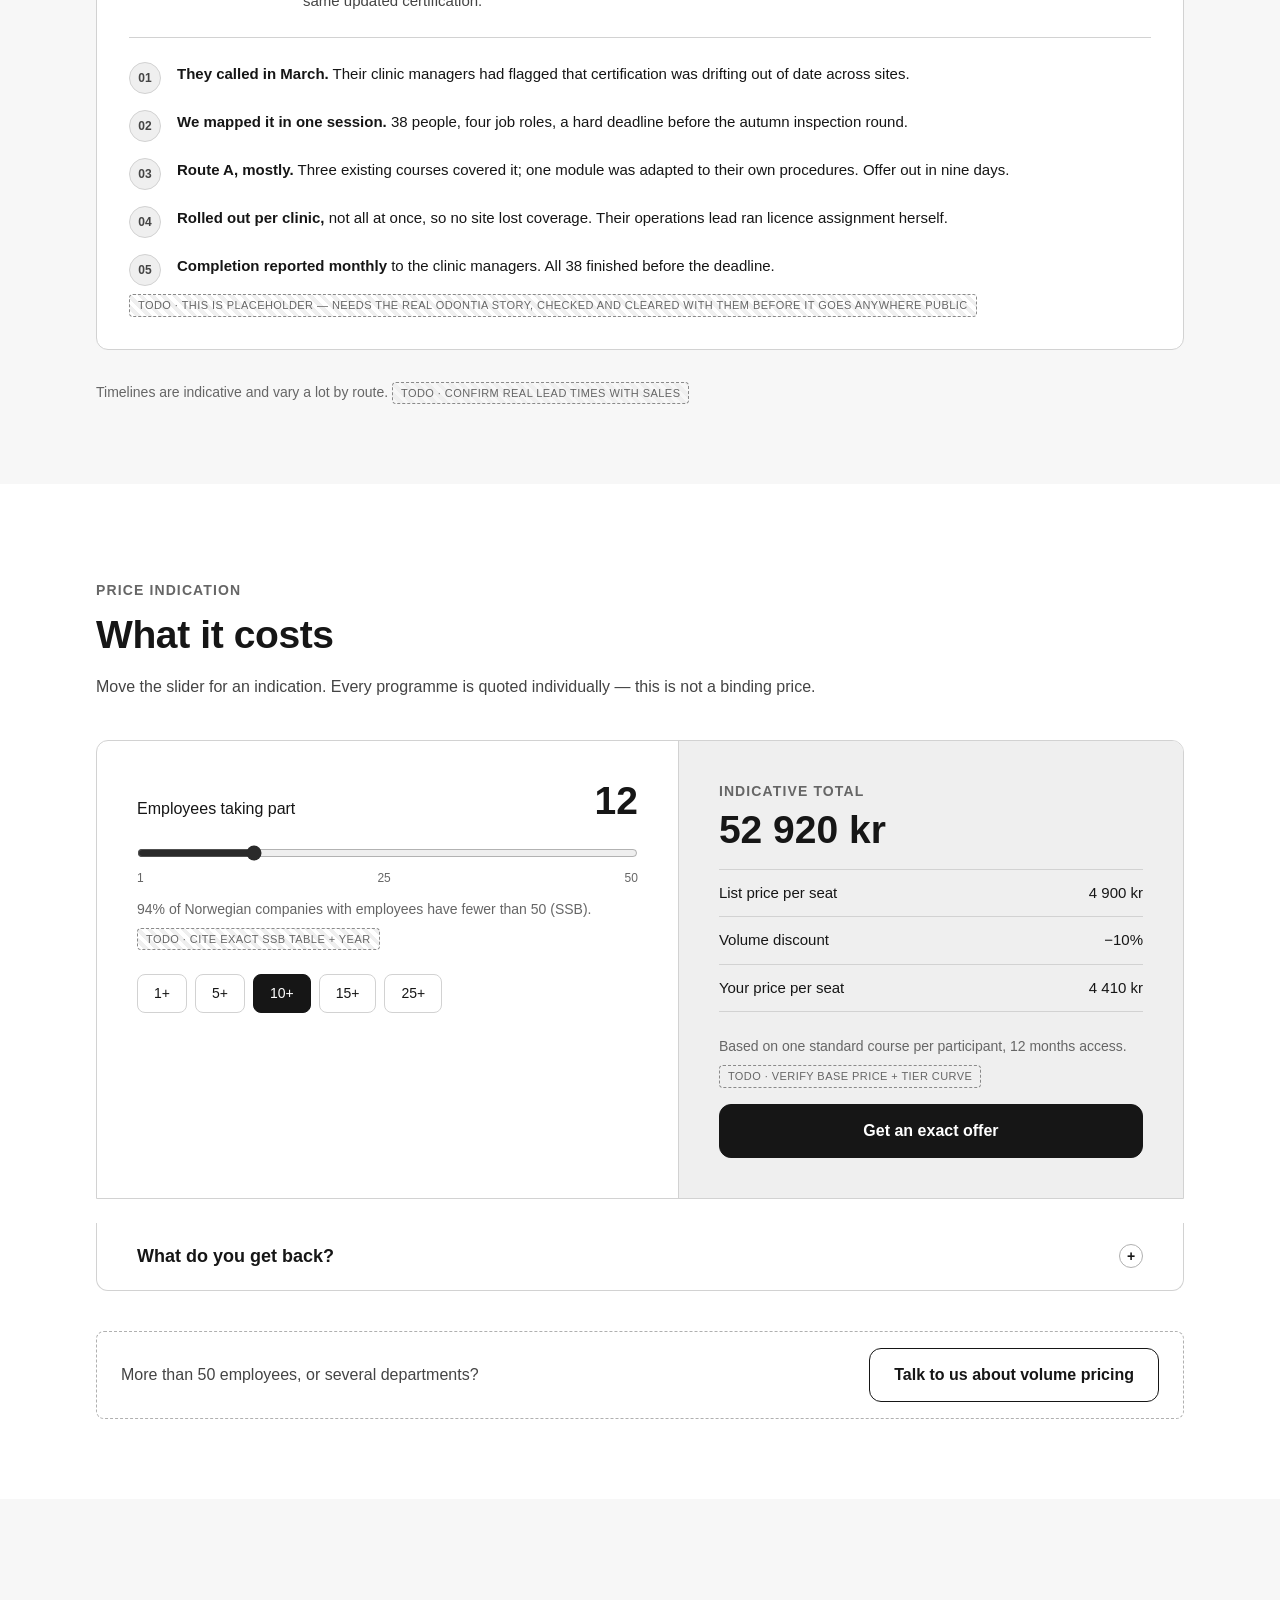
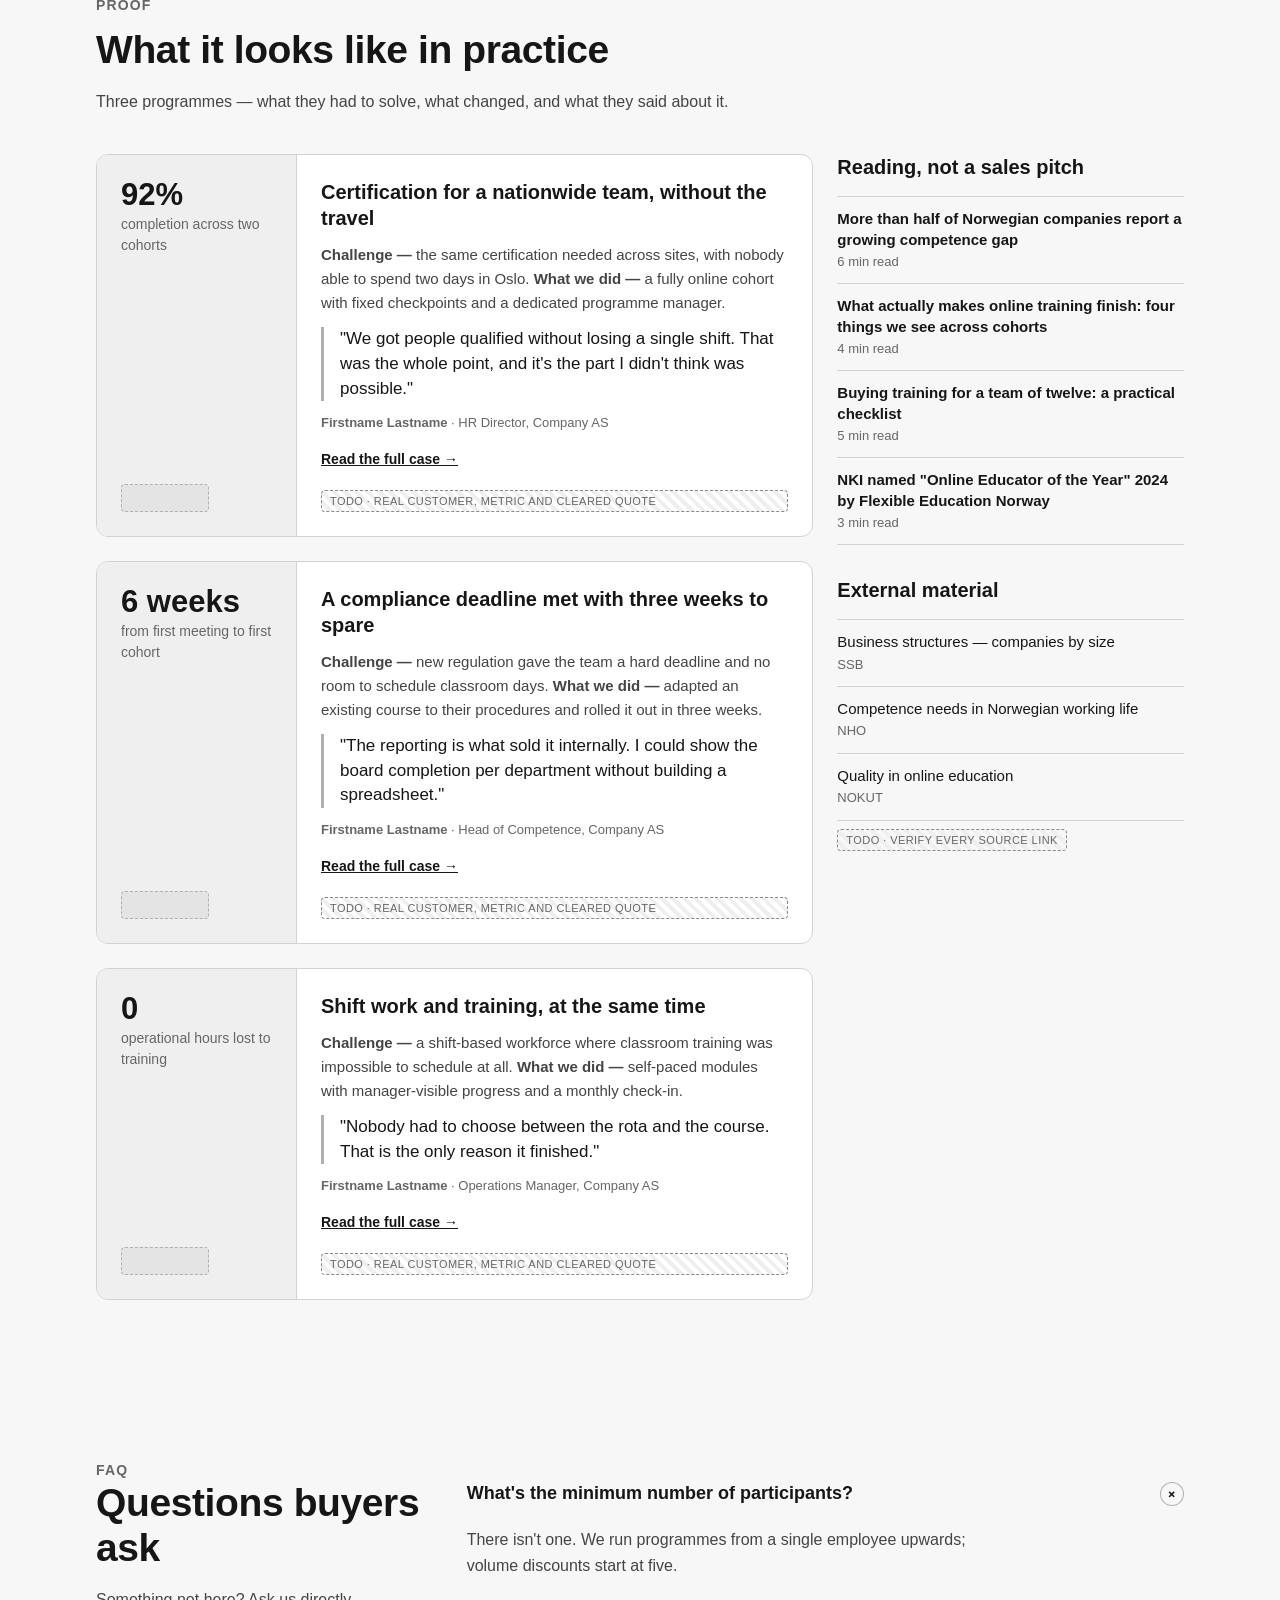
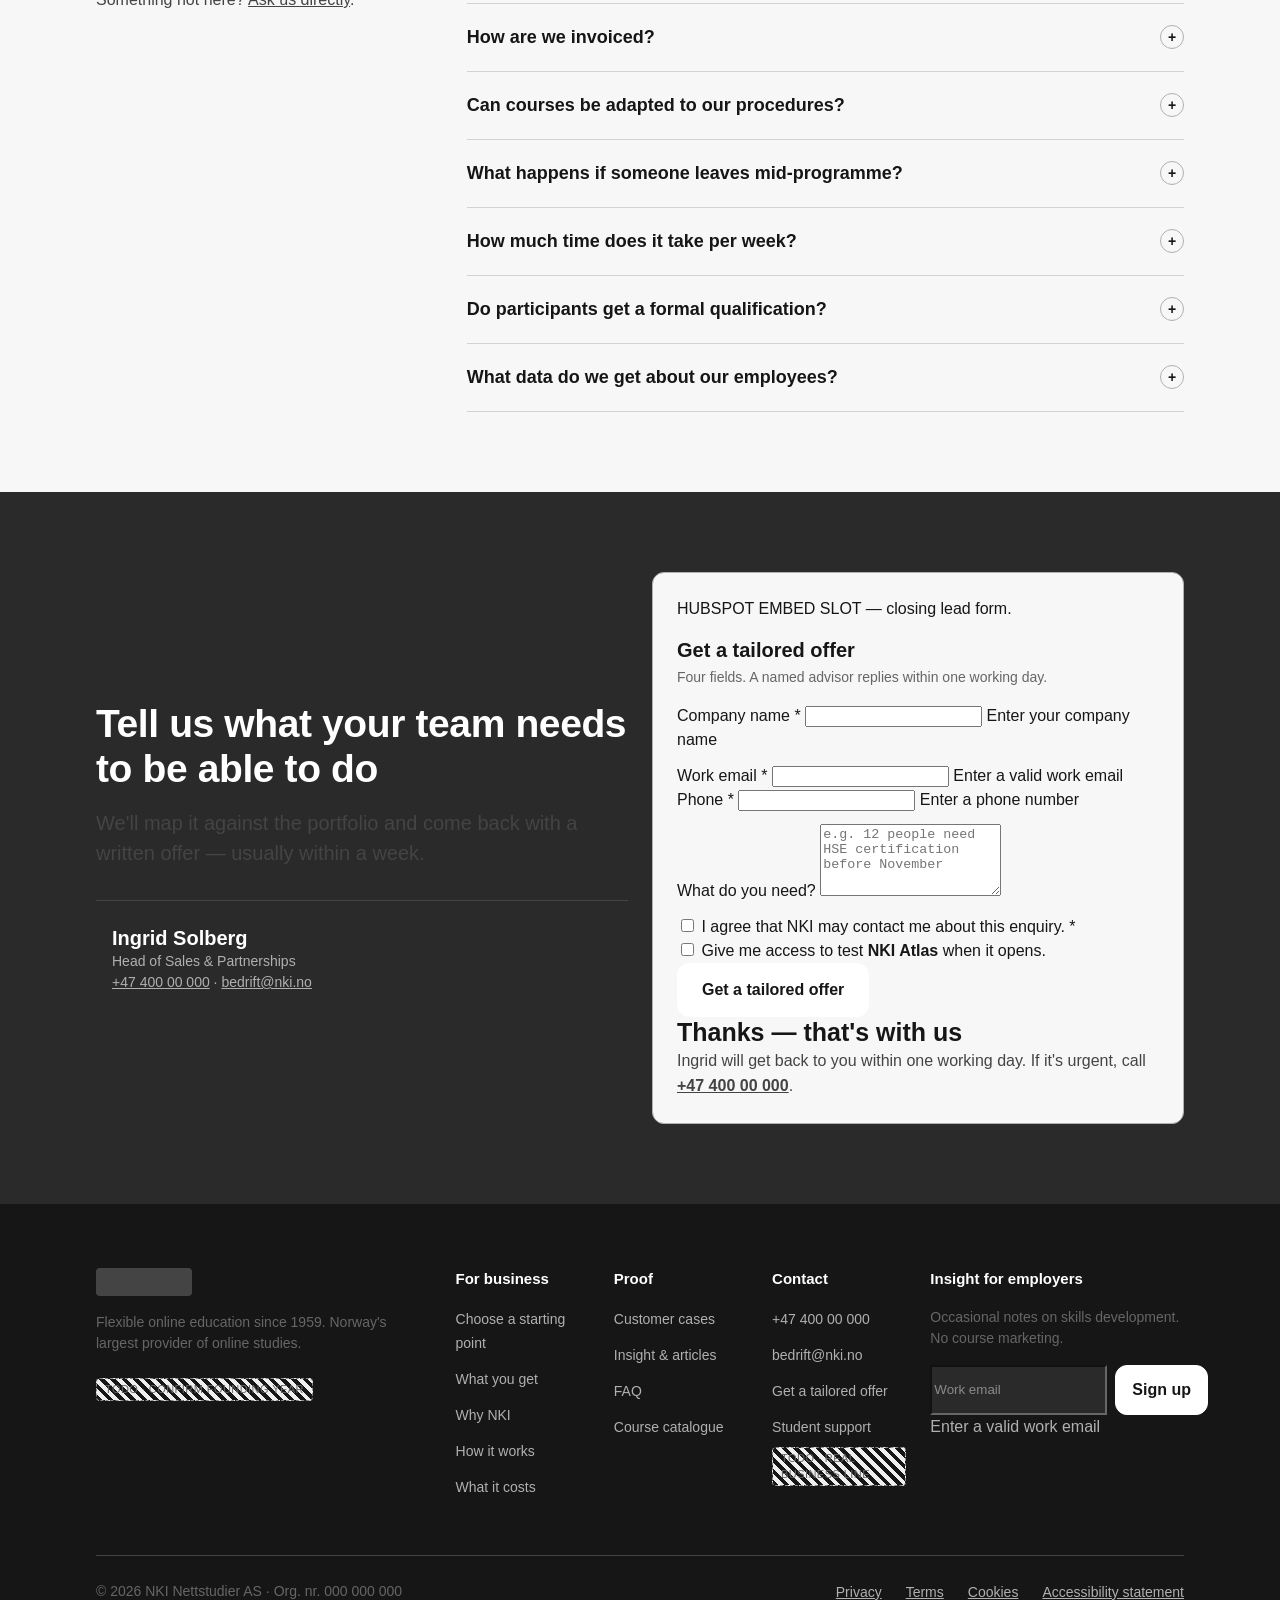
==== commit 5a45fa9a: "Remove the "Get a tailored offer" section after Proof Cut the long qualifying form and its sticky co" ====
--- a/business-lofi.html
+++ b/business-lofi.html
@@ -427,54 +427,6 @@
 .read-hd2{margin-top:var(--s-32)}
 
 /* ═══════════════════════════════════════════════════════════
-   9 · LEAD FORM + NAMED CONTACT   (priorities 1 and 2)
-   THE most important block on the page.  On-page, not behind a link.
-   ═══════════════════════════════════════════════════════════ */
-.lead{grid-column:span 7}
-.contact{grid-column:span 5}
-.form-card{border:1px solid var(--l-300);border-radius:var(--rad-lg);
-  padding:var(--s-32);background:var(--l-0)}
-.hs-slot{margin-bottom:var(--s-24);padding:var(--s-12);border:1px dashed var(--l-400);
-  border-radius:4px;font-size:12px;color:var(--l-600);background:var(--l-50)}
-.f-row{display:grid;grid-template-columns:1fr 1fr;gap:var(--s-16);margin-bottom:var(--s-16)}
-.f-row--1{grid-template-columns:1fr}
-.f-field{display:flex;flex-direction:column;gap:6px}
-.f-label{font-size:14px;font-weight:600}
-.f-label .req{color:var(--l-600)}
-.f-input,.f-select,.f-textarea{
-  width:100%;padding:12px var(--s-16);border:1px solid var(--l-400);
-  border-radius:var(--rad);background:var(--l-0);font:inherit;font-size:15px;color:var(--l-900);
-}
-.f-input:focus,.f-select:focus,.f-textarea:focus{outline:2px solid var(--l-900);outline-offset:1px;border-color:var(--l-900)}
-.f-textarea{min-height:104px;resize:vertical}
-.f-err{font-size:13px;color:var(--l-900);font-weight:600;display:none}
-.f-field.is-err .f-input,.f-field.is-err .f-select{border-color:var(--l-900);border-width:2px}
-.f-field.is-err .f-err{display:block}
-/* consent checkboxes are UNBUNDLED — one purpose per box (heuristic finding) */
-.f-check{display:flex;gap:var(--s-12);align-items:flex-start;margin-bottom:var(--s-12)}
-.f-check input{margin-top:3px;width:18px;height:18px;flex:none;accent-color:var(--l-800)}
-.f-check label{font-size:14px;line-height:1.45;color:var(--l-700)}
-.f-submit{margin-top:var(--s-16);width:100%}
-.f-check + .btn.f-submit{margin-top:var(--s-24)}
-.f-foot{margin-top:var(--s-12);font-size:13px;color:var(--l-600)}
-.form-done{display:none;text-align:center;padding:var(--s-40) var(--s-16)}
-.form-done .h3{margin-bottom:var(--s-12)}
-/* success state — applies to both the hero card and the §8 card */
-.is-done .form-live,
-.is-done .hs-slot{display:none}
-.is-done .form-done{display:block}
-
-.contact-card{border:1px solid var(--l-300);border-radius:var(--rad-lg);
-  padding:var(--s-32);background:var(--l-50);position:sticky;top:112px}
-.contact-top{display:flex;gap:var(--s-16);align-items:center}
-.contact-av{width:72px;height:72px;border-radius:50%;background:var(--l-200);
-  border:1px dashed var(--l-400);flex:none}
-.contact-lines{margin-top:var(--s-24);display:grid;gap:var(--s-12)}
-.contact-line{display:flex;gap:var(--s-12);align-items:center;font-size:15px}
-.contact-line a{font-weight:600}
-.contact-note{margin-top:var(--s-24);padding-top:var(--s-20);border-top:1px solid var(--l-300)}
-
-/* ═══════════════════════════════════════════════════════════
    8b · INSIGHT — merged into the Proof section above
    (priority 8). For the visitor who is interested but not ready to
    hand over details.
@@ -482,7 +434,7 @@
 .sec-hd--sub{margin-bottom:0}
 
 /* ═══════════════════════════════════════════════════════════
-   10 · FAQ   (priority 11) — buyer questions, not student questions
+   9 · FAQ   (priority 11) — buyer questions, not student questions
    ═══════════════════════════════════════════════════════════ */
 .faq-hd{grid-column:span 4}
 .faq{grid-column:span 8}
@@ -497,7 +449,7 @@
 .faq-item.is-open .faq-a{display:block}
 
 /* ═══════════════════════════════════════════════════════════
-   11 · CLOSING FORM   (priority 1 again)
+   10 · CLOSING FORM   (priority 1 again)
    The closing band is the form itself, not a CTA pointing back at one.
    ═══════════════════════════════════════════════════════════ */
 .close-grid{align-items:center}
@@ -937,7 +889,7 @@
         <div class="cat-foot">
           <a class="btn btn--ghost" href="index.html">See the full catalogue</a>
           <p class="small">Need something that isn't here? We build courses with your
-            subject experts — <a href="#lead">tell us what's missing</a>.</p>
+            subject experts — <a href="#close">tell us what's missing</a>.</p>
         </div>
         <span class="todo">TODO · real area names, course counts and catalogue links</span>
       </div>
@@ -1151,7 +1103,7 @@
           <div class="calc-note">
             <p class="small">Based on one standard course per participant, 12 months
               access. <span class="todo">TODO · verify base price + tier curve</span></p>
-            <a class="btn btn--block" href="#lead">Get an exact offer</a>
+            <a class="btn btn--block" href="#close">Get an exact offer</a>
           </div>
         </div>
       </div>
@@ -1215,7 +1167,7 @@
       <!-- escape hatch: the >50 buyer must not hit a dead end -->
       <div class="calc-over">
         <p class="body" style="margin:0">More than 50 employees, or several departments?</p>
-        <a class="btn btn--ghost" href="#lead">Talk to us about volume pricing</a>
+        <a class="btn btn--ghost" href="#close">Talk to us about volume pricing</a>
       </div>
     </div>
   </div>
@@ -1342,142 +1294,7 @@
   </div>
 </section>
 
-<!-- ═══ 9 · LEAD FORM + NAMED CONTACT ══════════════════════════
-     Priority 1 and 2. On the page, not behind a link. -->
-<section class="sec" id="lead">
-  <div class="wrap">
-    <div class="sec-hd">
-      <p class="eyebrow">Get in touch</p>
-      <h2 class="h2">Get a tailored offer</h2>
-      <p class="body">Tell us roughly what you need. You'll hear from a named person
-        within one working day — no call centre.</p>
-    </div>
-    <div class="grid">
-
-      <div class="lead">
-        <div class="form-card" id="formCard">
-          <!-- HUBSPOT EMBED SLOT — dev replaces the .form-live block below with the
-               HubSpot form. Field names here are the intended HubSpot properties. -->
-          <p class="hs-slot">HUBSPOT EMBED SLOT — replace <code>.form-live</code> with the
-            HubSpot form. Field names below are the intended HubSpot property names.</p>
-
-          <form class="form-live" id="leadForm" novalidate>
-            <div class="f-row">
-              <div class="f-field">
-                <label class="f-label" for="ln">Name <span class="req">*</span></label>
-                <input class="f-input" id="ln" name="firstname" required>
-                <span class="f-err">Enter your name</span>
-              </div>
-              <div class="f-field">
-                <label class="f-label" for="lc">Company <span class="req">*</span></label>
-                <input class="f-input" id="lc" name="company" required>
-                <span class="f-err">Enter your company</span>
-              </div>
-            </div>
-            <div class="f-row">
-              <div class="f-field">
-                <label class="f-label" for="le">Work email <span class="req">*</span></label>
-                <input class="f-input" id="le" name="email" type="email" required>
-                <span class="f-err">Enter a valid work email</span>
-              </div>
-              <div class="f-field">
-                <label class="f-label" for="lp">Phone</label>
-                <input class="f-input" id="lp" name="phone" type="tel">
-                <span class="f-err">Check the number</span>
-              </div>
-            </div>
-            <div class="f-row">
-              <div class="f-field">
-                <label class="f-label" for="lsize">Employees <span class="req">*</span></label>
-                <select class="f-select" id="lsize" name="num_employees" required>
-                  <option value="">Select…</option>
-                  <option>1–9</option><option>10–24</option><option>25–49</option>
-                  <option>50–99</option><option>100+</option>
-                </select>
-                <span class="f-err">Select a size</span>
-              </div>
-              <div class="f-field">
-                <!-- pre-filled by the §3 segmentation cards -->
-                <label class="f-label" for="lneed">What do you need? <span class="req">*</span></label>
-                <select class="f-select" id="lneed" name="need" required>
-                  <option value="">Select…</option>
-                  <option value="gap">Close a specific skills gap</option>
-                  <option value="formal">Formal qualification for staff</option>
-                  <option value="onboarding">Onboard at scale</option>
-                  <option value="other">Something else</option>
-                </select>
-                <span class="f-err">Select what you need</span>
-              </div>
-            </div>
-            <div class="f-row f-row--1">
-              <div class="f-field">
-                <label class="f-label" for="lm">Anything we should know?</label>
-                <textarea class="f-textarea" id="lm" name="message"></textarea>
-              </div>
-            </div>
-
-            <!-- Unbundled consent — one purpose per checkbox -->
-            <div class="f-check">
-              <input type="checkbox" id="lconsent" name="consent" required>
-              <label for="lconsent">I agree that NKI may contact me about this enquiry.
-                <span class="req">*</span></label>
-            </div>
-            <div class="f-check">
-              <input type="checkbox" id="lnews" name="marketing_consent">
-              <label for="lnews">Send me occasional insight on skills development. Optional.</label>
-            </div>
-            <!-- next-version hook: NKI Atlas trial in exchange for the email address -->
-            <div class="f-check">
-              <input type="checkbox" id="latlas" name="atlas_trial">
-              <label for="latlas">Give me access to test <strong>NKI Atlas</strong> when it opens.</label>
-            </div>
-
-            <button class="btn f-submit" type="submit">Send enquiry</button>
-            <!-- SLA claim — same unverified figure as §5 step 01 and the confirmation
-                 state below. All three must move together once sales confirms it. -->
-            <p class="f-foot">Reply within one working day. We don't share your details.
-              <span class="todo">TODO · confirm the one-working-day SLA (3 places)</span></p>
-          </form>
-
-          <div class="form-done" role="status" aria-live="polite">
-            <h3 class="h3">Thanks — that's with us</h3>
-            <p class="body">Ingrid will get back to you within one working day. If it's
-              urgent, call <a href="tel:+4740000000"><strong>+47 400 00 000</strong></a>.</p>
-          </div>
-        </div>
-      </div>
-
-      <div class="contact">
-        <div class="contact-card">
-          <p class="eyebrow">Your contact</p>
-          <div class="contact-top" style="margin-top:var(--s-16)">
-            <span class="contact-av" aria-hidden="true"></span>
-            <div>
-              <div class="h4">Ingrid Solberg</div>
-              <p class="small">Head of Sales &amp; Partnerships, business market</p>
-            </div>
-          </div>
-          <div class="contact-lines">
-            <div class="contact-line"><span class="ic" style="width:28px;height:28px">tel</span>
-              <a href="tel:+4740000000">+47 400 00 000</a></div>
-            <div class="contact-line"><span class="ic" style="width:28px;height:28px">mail</span>
-              <a href="mailto:bedrift@nki.no">bedrift@nki.no</a></div>
-            <div class="contact-line"><span class="ic" style="width:28px;height:28px">cal</span>
-              <a href="#">Book a 20-minute call</a></div>
-          </div>
-          <span class="todo">TODO · real name, direct line and calendar link</span>
-          <div class="contact-note">
-            <p class="small">Prefer to talk before filling anything in? Call directly —
-              this is the business line, not the student line.</p>
-          </div>
-        </div>
-      </div>
-
-    </div>
-  </div>
-</section>
-
-<!-- ═══ 10 · FAQ ═══════════════════════════════════════════════
+<!-- ═══ 9 · FAQ ═══════════════════════════════════════════════
      Buyer questions, not student questions. -->
 <section class="sec sec--alt" id="faq">
   <div class="wrap">
@@ -1486,7 +1303,7 @@
         <p class="eyebrow">FAQ</p>
         <h2 class="h2">Questions buyers ask</h2>
         <p class="body" style="margin-top:var(--s-16)">Something not here?
-          <a href="#lead">Ask us directly</a>.</p>
+          <a href="#close">Ask us directly</a>.</p>
       </div>
       <div class="faq" id="faqList">
         <div class="faq-item is-open">
@@ -1537,7 +1354,7 @@
   </div>
 </section>
 
-<!-- ═══ 11 · CLOSING FORM ══════════════════════════════════════
+<!-- ═══ 10 · CLOSING FORM ══════════════════════════════════════
      The closing band is the same short form as the hero, not a CTA
      pointing back up at one. A visitor who has read the whole page
      converts here without scrolling anywhere. -->
@@ -1602,6 +1419,14 @@
               <label for="cconsent">I agree that NKI may contact me about this enquiry.
                 <span class="req">*</span></label>
             </div>
+            <!-- Next-version hook, moved here when the long form was removed:
+                 test NKI Atlas in exchange for an email address. Captured as a
+                 field now so the plumbing exists when Atlas opens. -->
+            <div class="f-check">
+              <input type="checkbox" id="latlas" name="atlas_trial">
+              <label for="latlas">Give me access to test <strong>NKI Atlas</strong> when
+                it opens.</label>
+            </div>
 
             <button class="btn f-submit" type="submit">Get a tailored offer</button>
           </form>
@@ -1822,14 +1647,6 @@
 
   calc();
 
-  /* ── §3 → §8: segmentation cards pre-fill the form's "need" ── */
-  document.querySelectorAll('.seg-card[data-need]').forEach(function (card) {
-    card.addEventListener('click', function () {
-      var need = card.dataset.need;
-      var sel  = document.getElementById('lneed');
-      if (sel) sel.value = need;
-    });
-  });
 
   /* ── Lead forms: validation + fake success state ───────────
      Drives both the hero form (§1, short) and the full qualifying
@@ -1880,7 +1697,6 @@
   }
 
   wireLeadForm('heroForm',  'heroFormCard',  'hero');
-  wireLeadForm('leadForm',  'formCard',      'full');
   wireLeadForm('closeForm', 'closeFormCard', 'closing');
 
   /* ── Footer newsletter ────────────────────────────────────── */
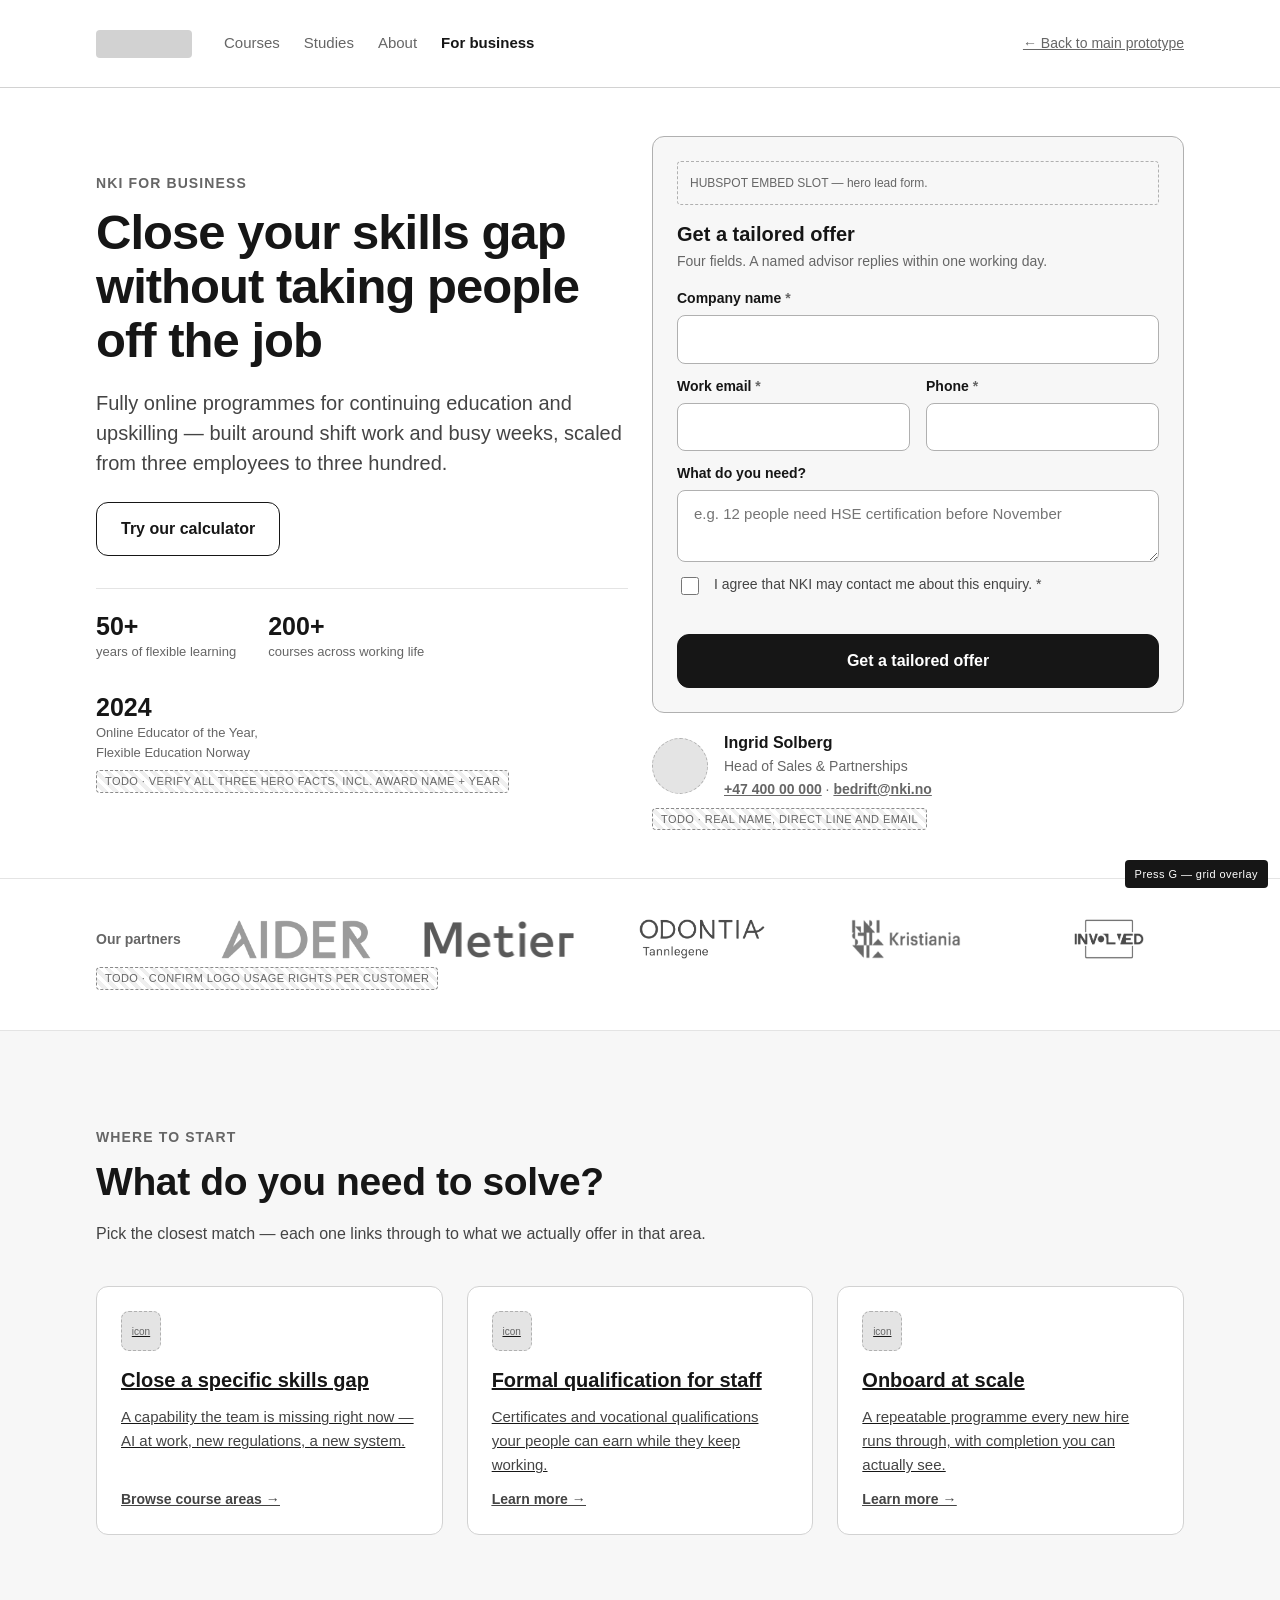
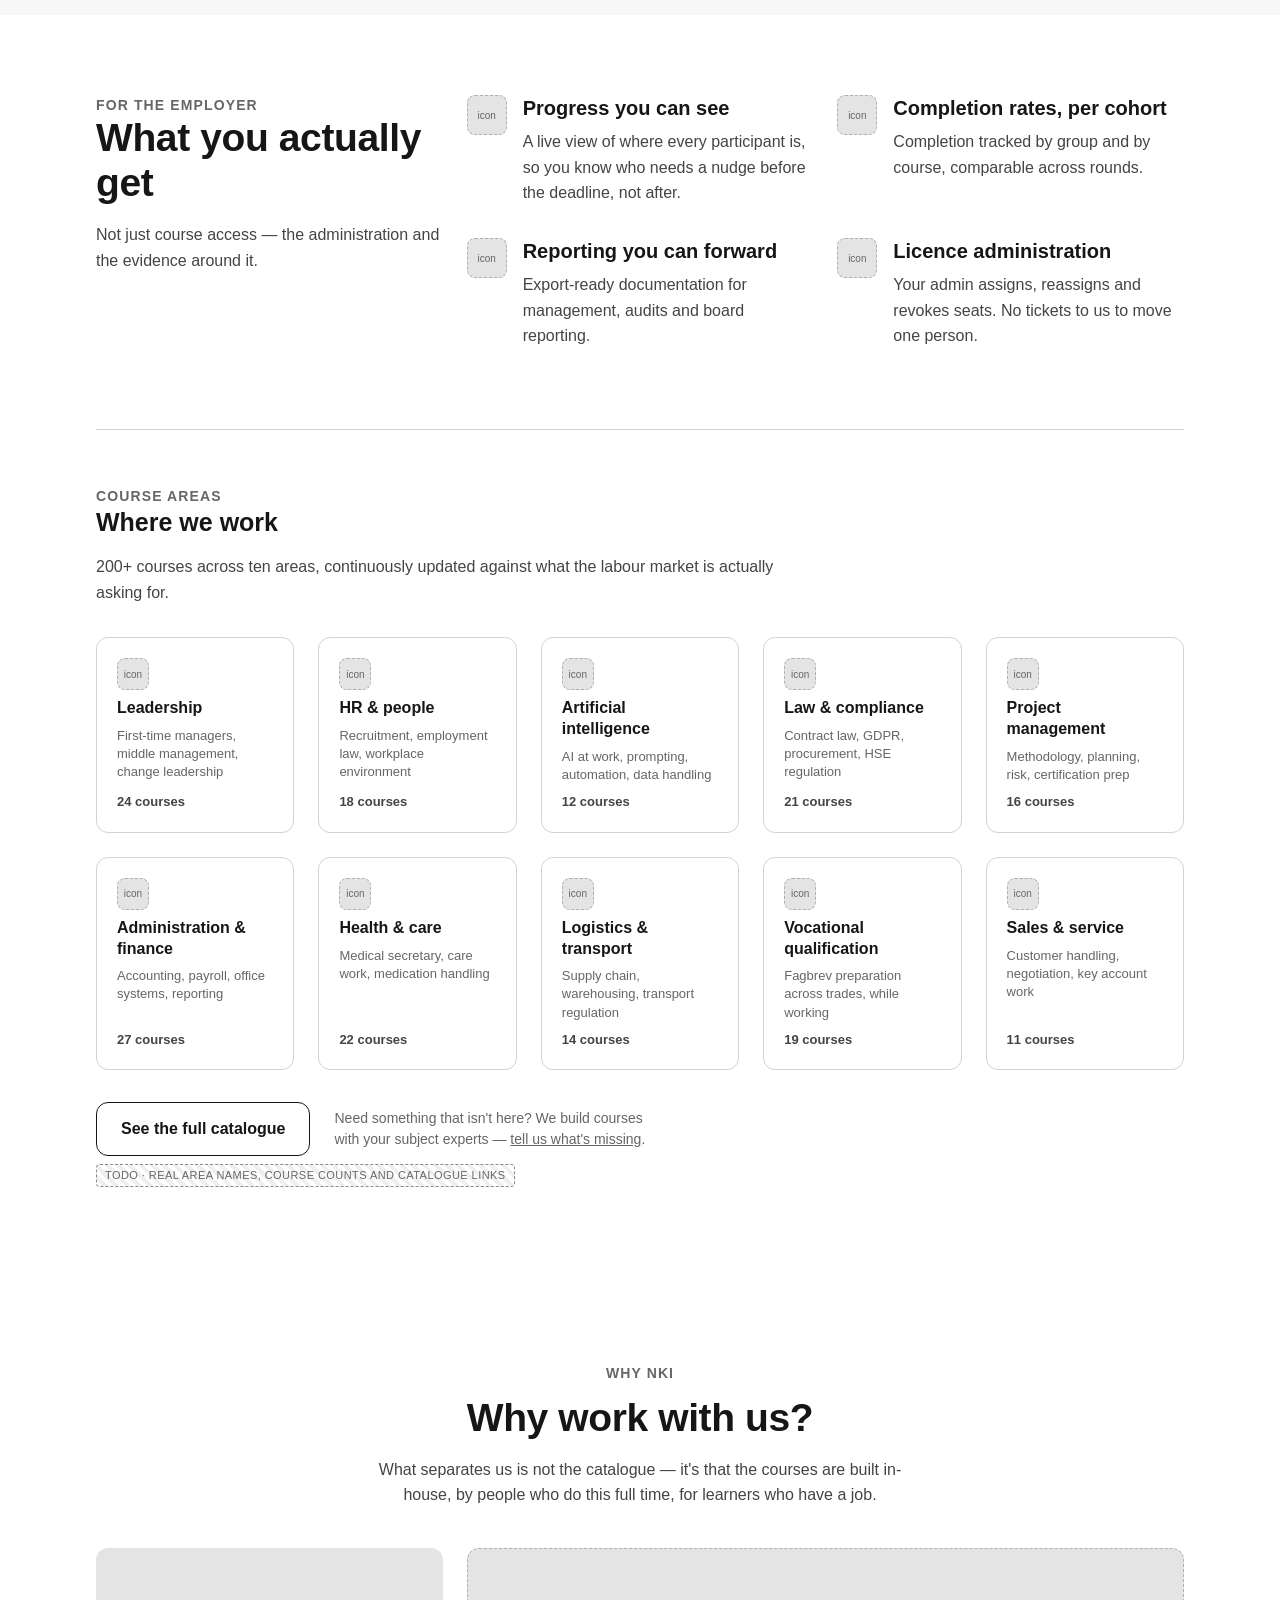
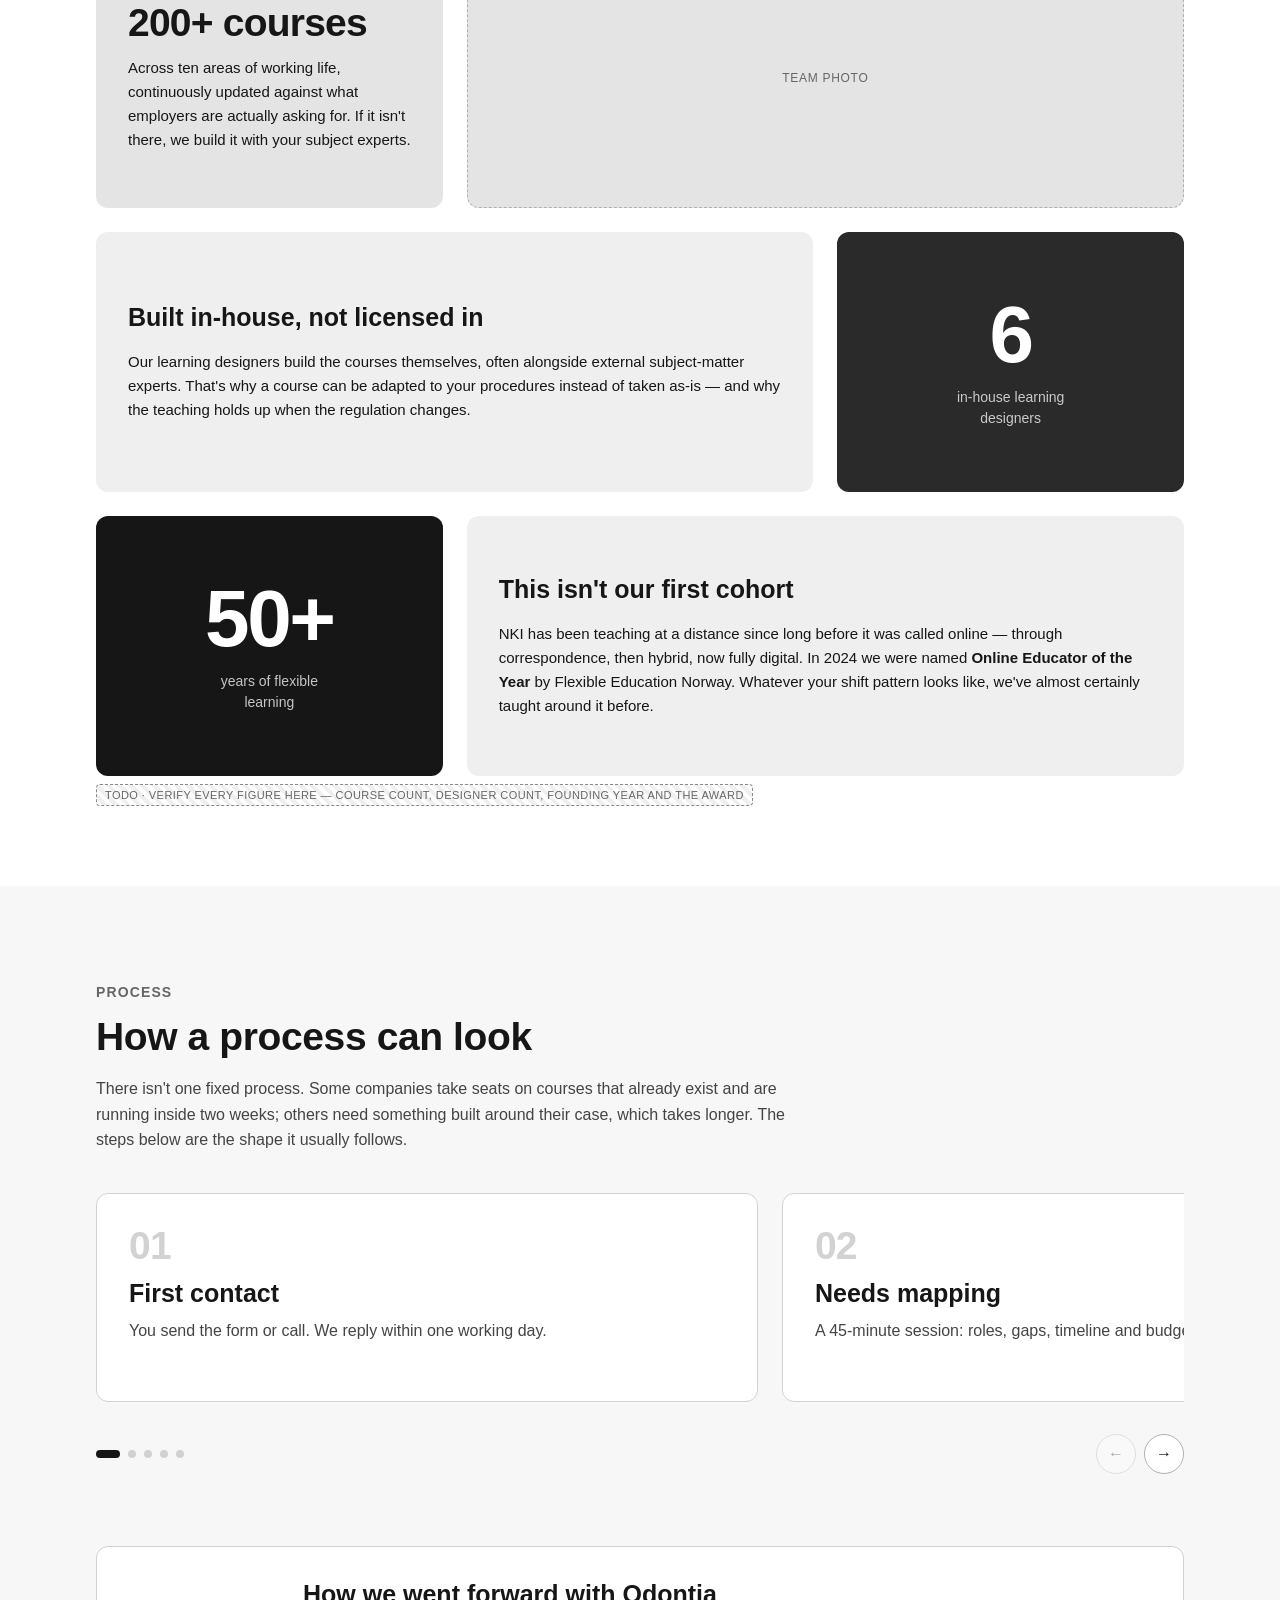
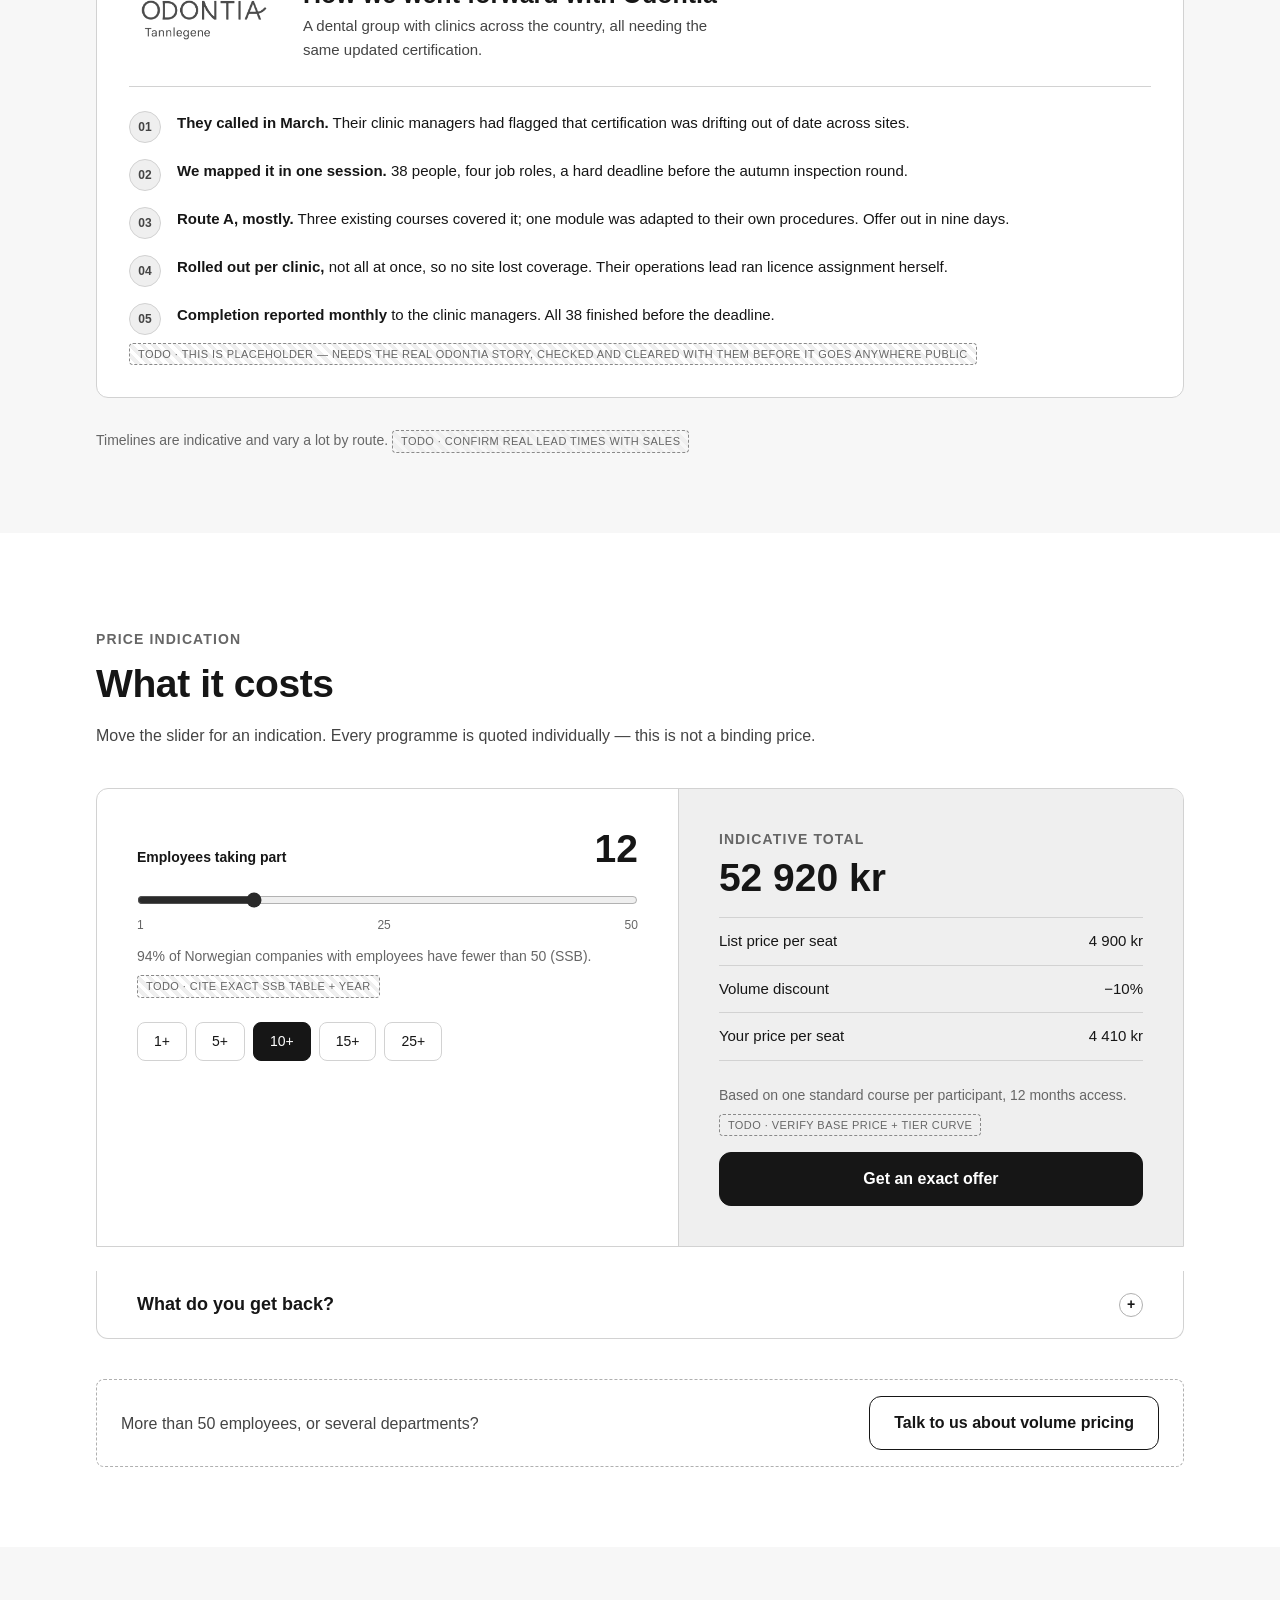
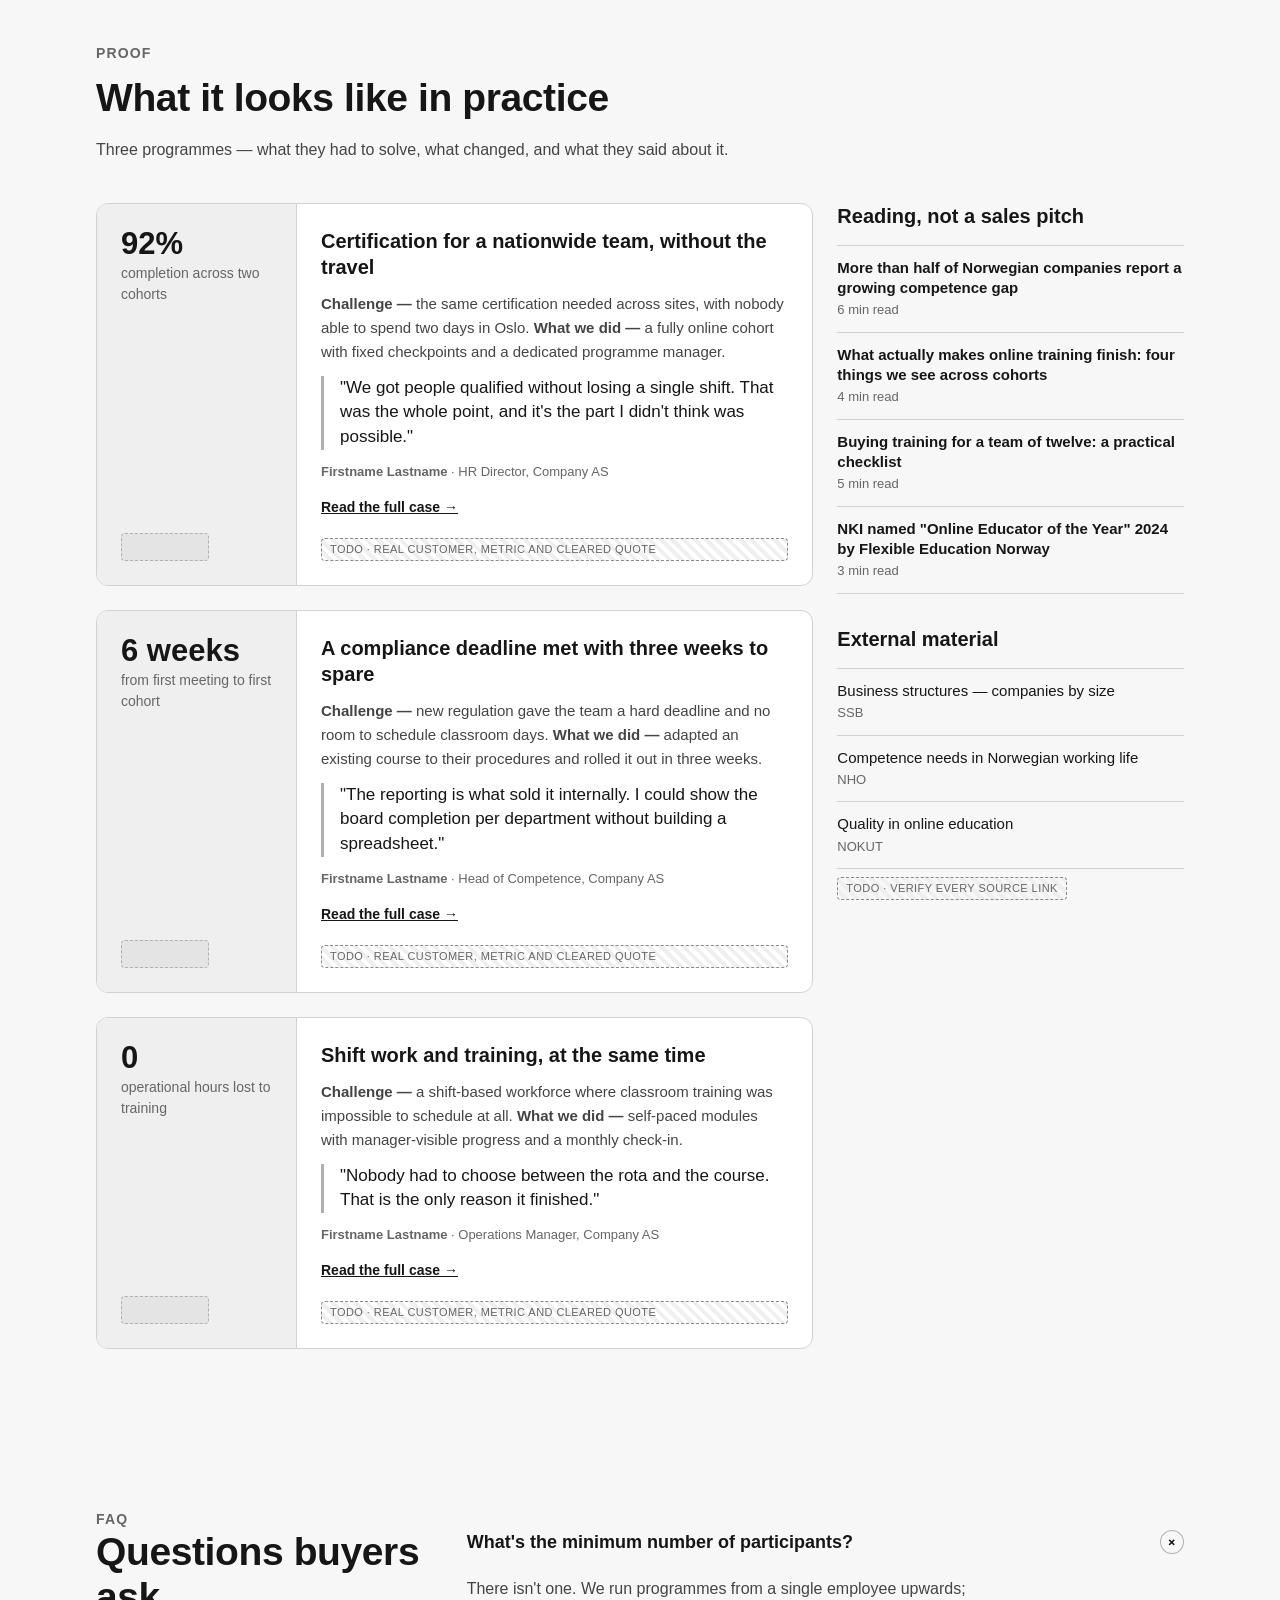
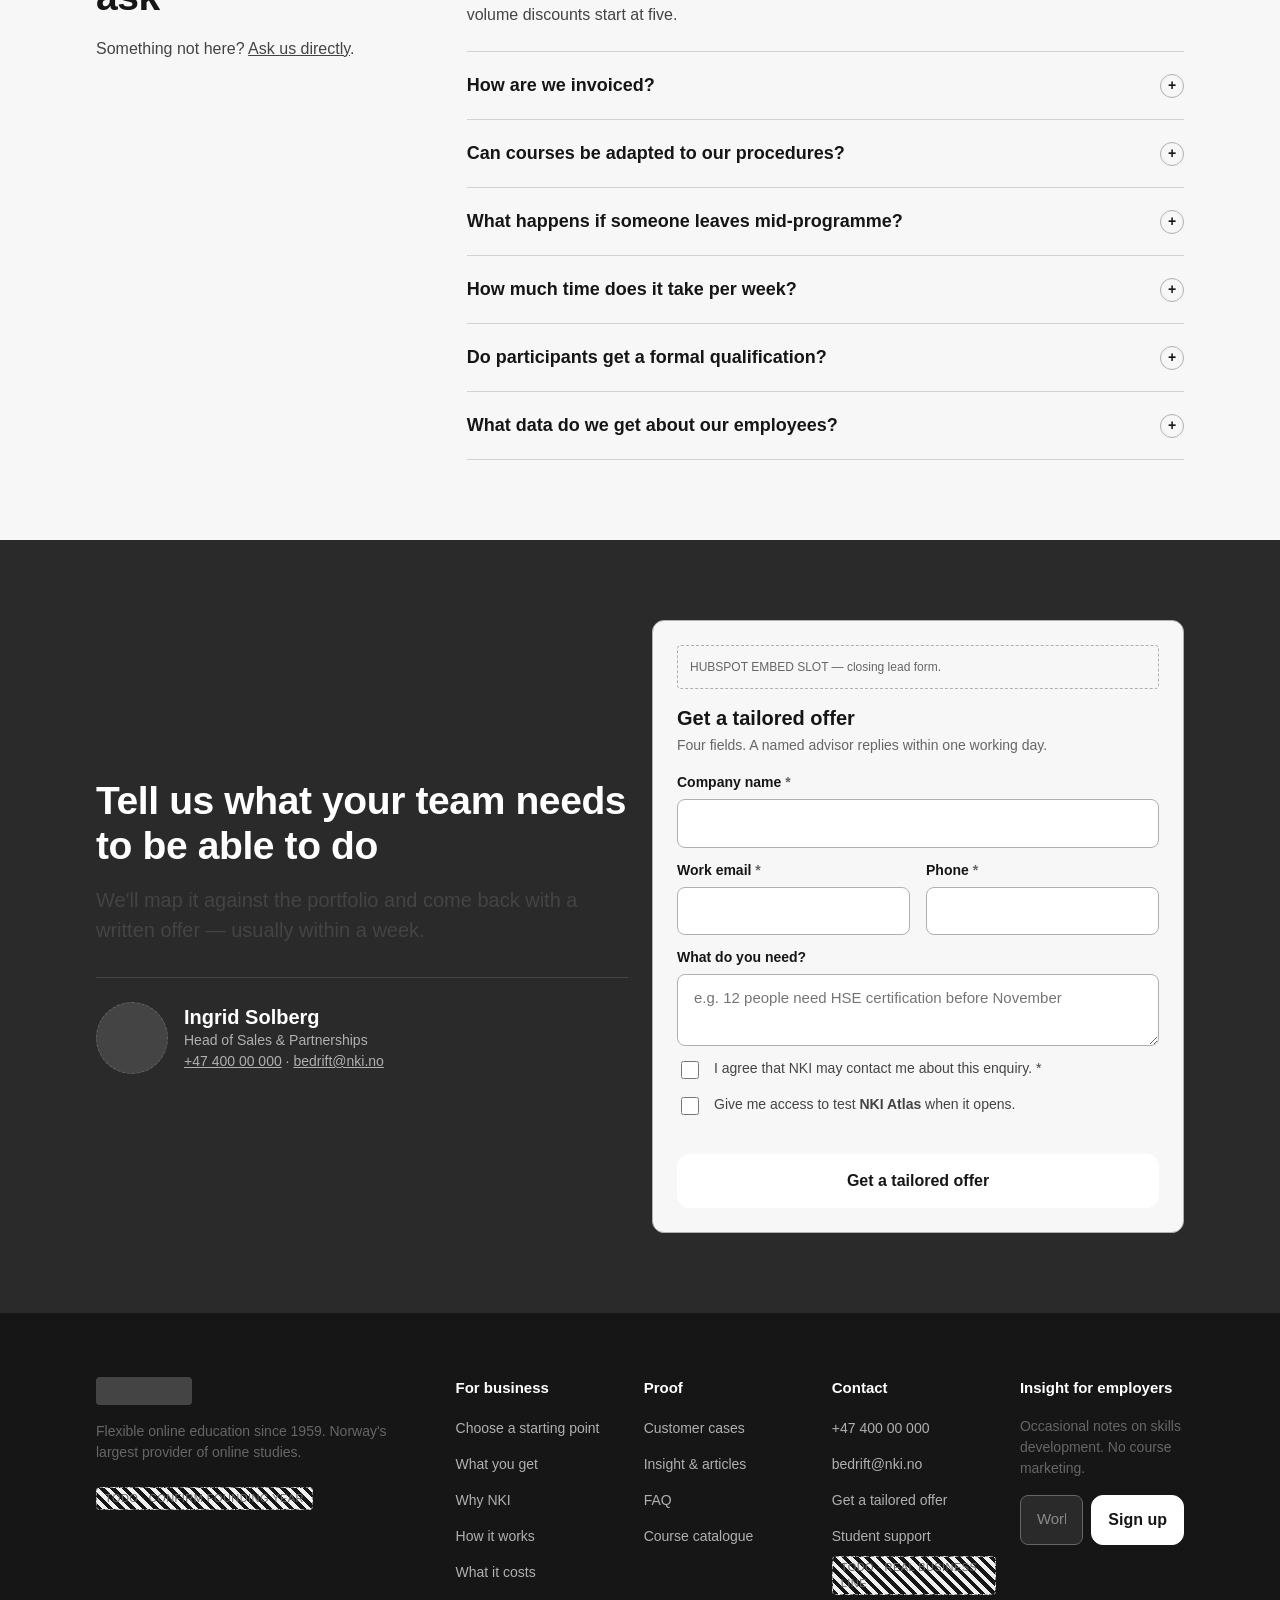
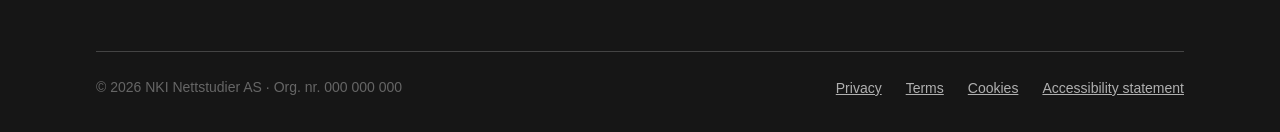
==== commit df32c2e2: "Fix: restore the shared form styles broken by the last commit Removing the "Get a tailored offer" se" ====
--- a/business-lofi.html
+++ b/business-lofi.html
@@ -120,6 +120,45 @@
 .stub-nav a:hover{text-decoration:underline}
 .stub-nav b{color:var(--l-900)}
 .stub-header .spacer{flex:1}
+
+/* ═══════════════════════════════════════════════════════════
+   FORM ELEMENTS — SHARED
+   Used by the hero form, the closing form and the footer
+   newsletter. Kept as its own block, not nested under any one
+   section, because deleting that section takes these with it.
+   ═══════════════════════════════════════════════════════════ */
+.hs-slot{margin-bottom:var(--s-24);padding:var(--s-12);border:1px dashed var(--l-400);
+  border-radius:4px;font-size:12px;color:var(--l-600);background:var(--l-50)}
+.f-row{display:grid;grid-template-columns:1fr 1fr;gap:var(--s-16);margin-bottom:var(--s-16)}
+.f-row--1{grid-template-columns:1fr}
+.f-field{display:flex;flex-direction:column;gap:6px}
+.f-label{font-size:14px;font-weight:600}
+.f-label .req{color:var(--l-600)}
+.f-input,.f-select,.f-textarea{
+  width:100%;padding:12px var(--s-16);border:1px solid var(--l-400);
+  border-radius:var(--rad);background:var(--l-0);font:inherit;font-size:15px;color:var(--l-900);
+}
+.f-input:focus,.f-select:focus,.f-textarea:focus{outline:2px solid var(--l-900);outline-offset:1px;border-color:var(--l-900)}
+.f-textarea{min-height:104px;resize:vertical}
+.f-err{font-size:13px;color:var(--l-900);font-weight:600;display:none}
+.f-field.is-err .f-input,.f-field.is-err .f-select{border-color:var(--l-900);border-width:2px}
+.f-field.is-err .f-err{display:block}
+/* consent checkboxes are UNBUNDLED — one purpose per box (heuristic finding) */
+.f-check{display:flex;gap:var(--s-12);align-items:flex-start;margin-bottom:var(--s-12)}
+.f-check input{margin-top:3px;width:18px;height:18px;flex:none;accent-color:var(--l-800)}
+.f-check label{font-size:14px;line-height:1.45;color:var(--l-700)}
+.f-submit{margin-top:var(--s-16);width:100%}
+.f-check + .btn.f-submit{margin-top:var(--s-24)}
+.f-foot{margin-top:var(--s-12);font-size:13px;color:var(--l-600)}
+.form-done{display:none;text-align:center;padding:var(--s-40) var(--s-16)}
+.form-done .h3{margin-bottom:var(--s-12)}
+/* success state — applies to the hero card and the closing card */
+.is-done .form-live,
+.is-done .hs-slot{display:none}
+.is-done .form-done{display:block}
+/* avatar, used by the contact block under each form */
+.contact-av{width:72px;height:72px;border-radius:50%;background:var(--l-200);
+  border:1px dashed var(--l-400);flex:none}
 
 /* ═══════════════════════════════════════════════════════════
    1 · HERO   (priority 7 — benefit-led headline + conversion CTA)
@@ -524,7 +563,7 @@
   .hero-form-col{margin-top:var(--s-32)}
   .close-copy,.close-form-col{grid-column:span 12}
   .close-form-col{margin-top:var(--s-32)}
-  .ben-hd,.ben-list,.faq-hd,.faq,.lead,.contact{grid-column:span 12}
+  .ben-hd,.ben-list,.faq-hd,.faq{grid-column:span 12}
   .contact-card{position:static;margin-top:var(--s-24)}
   .calc{grid-template-columns:1fr}
   .calc-out{border-left:0;border-top:1px solid var(--l-300)}
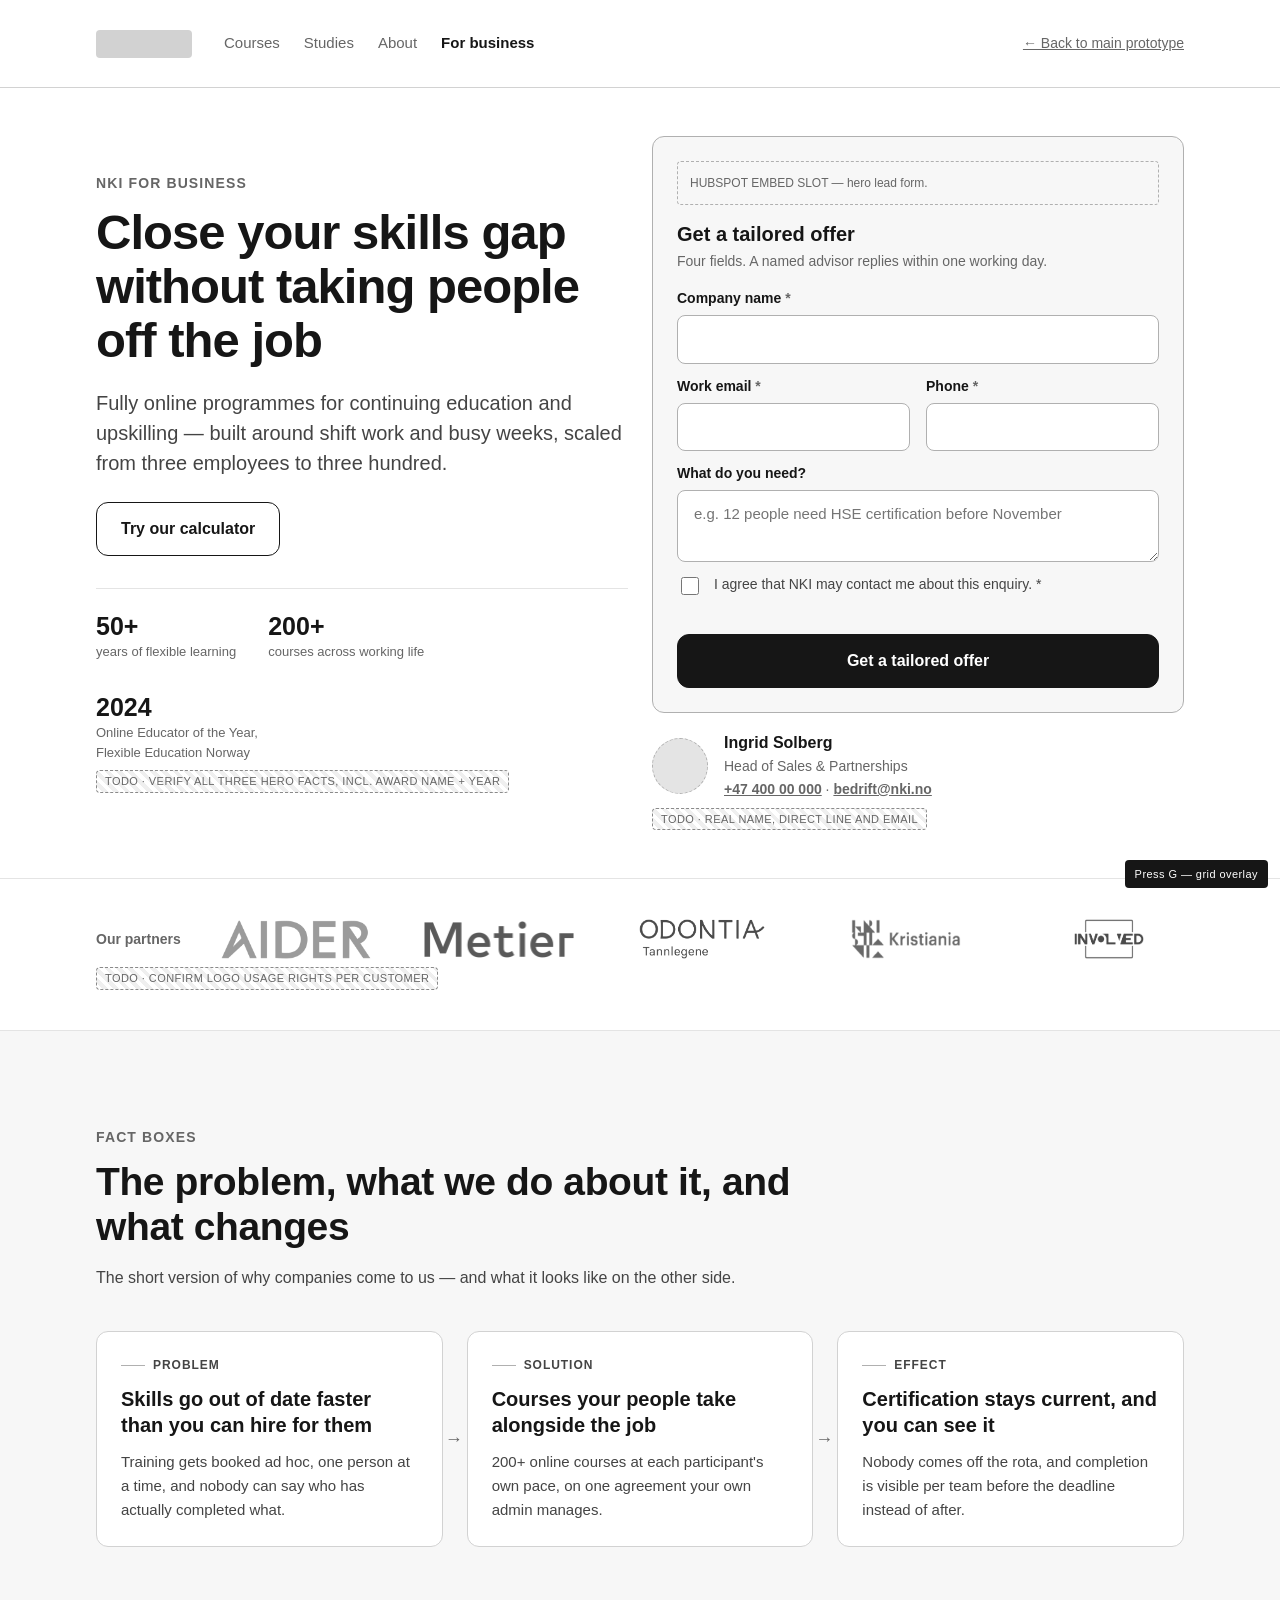
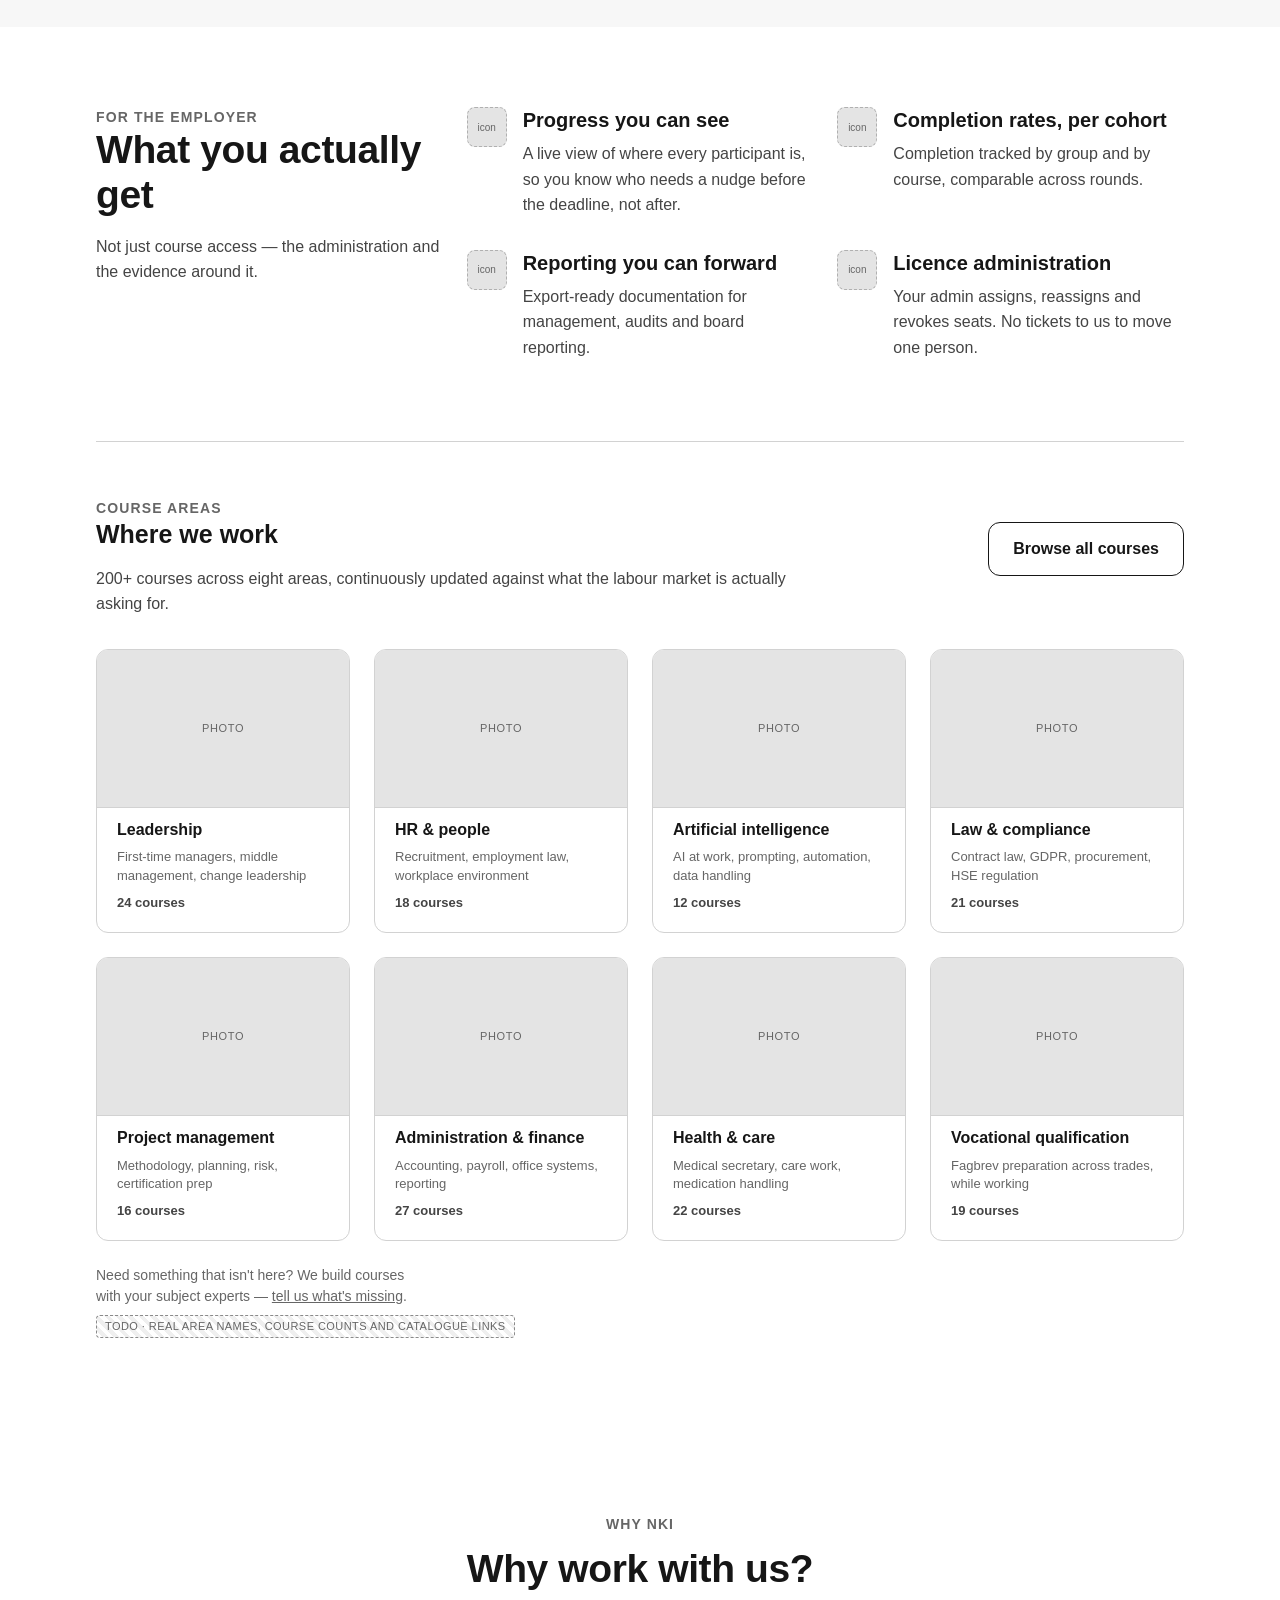
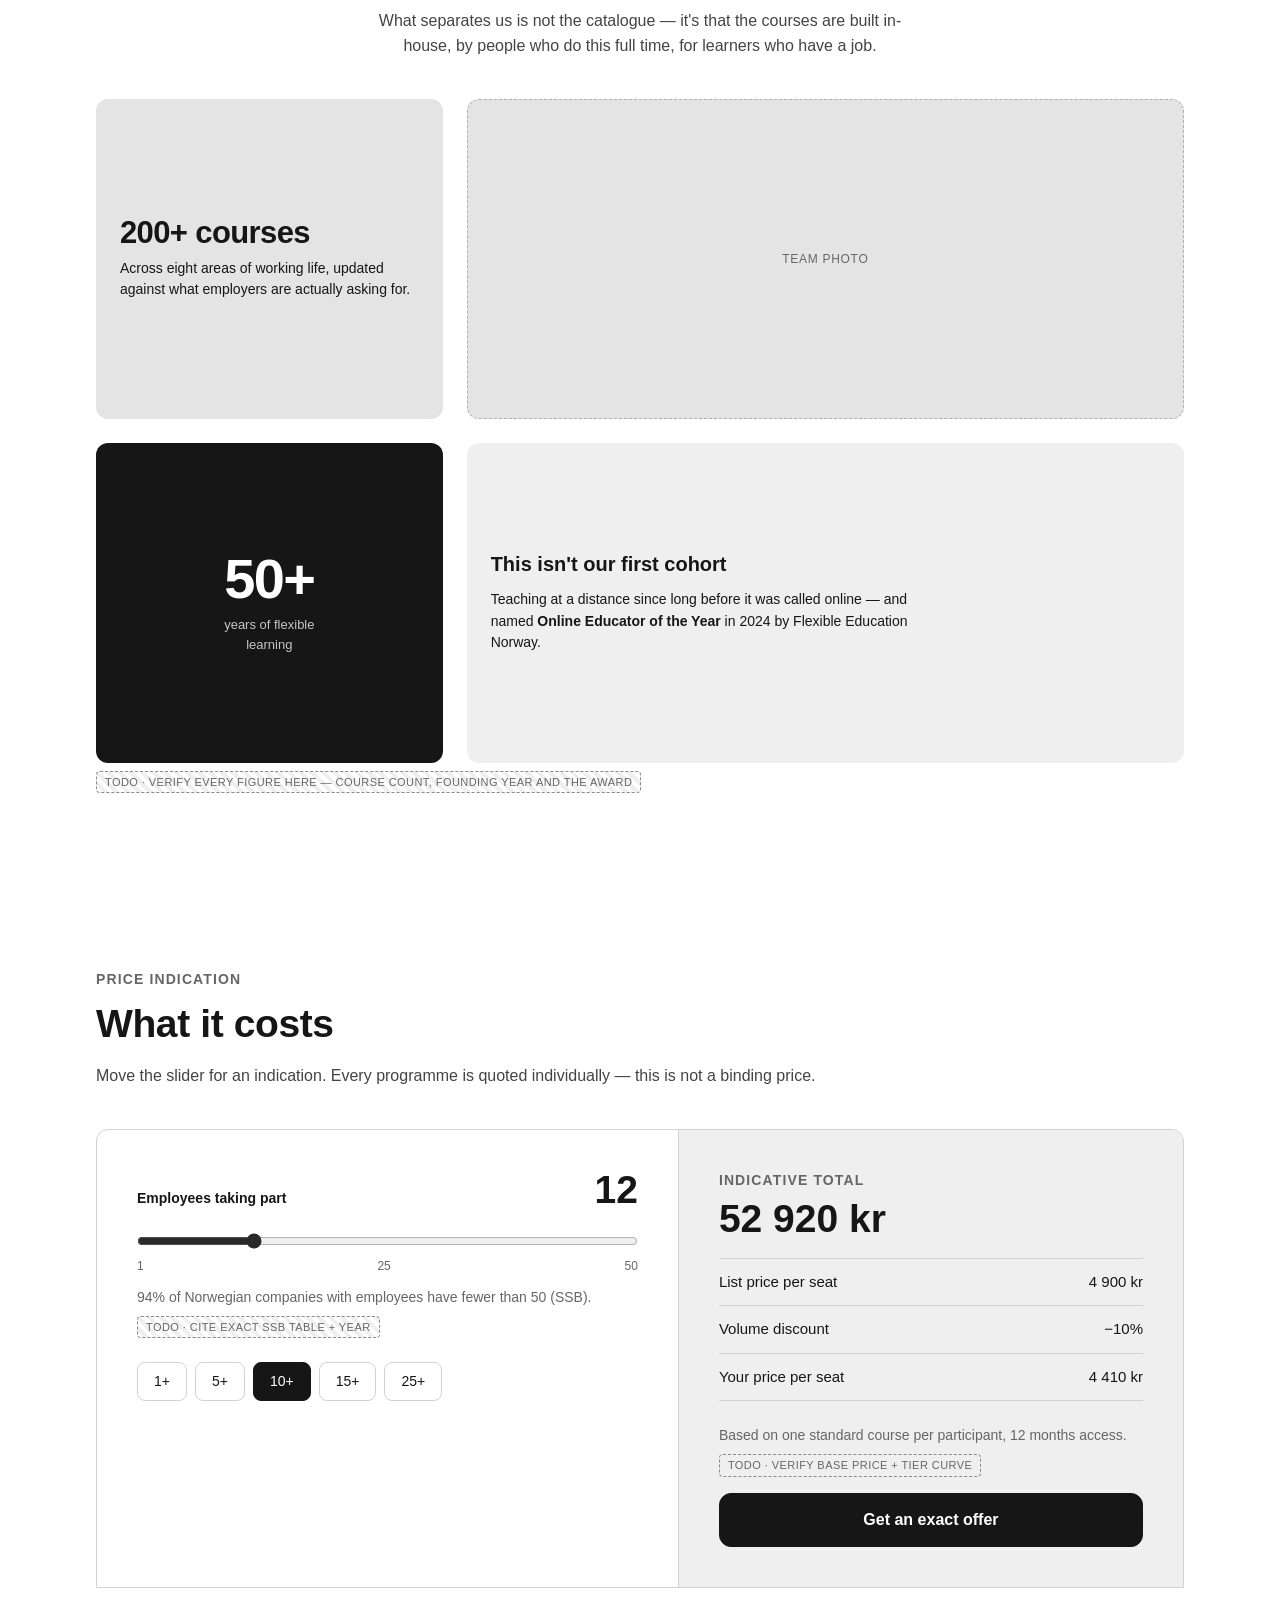
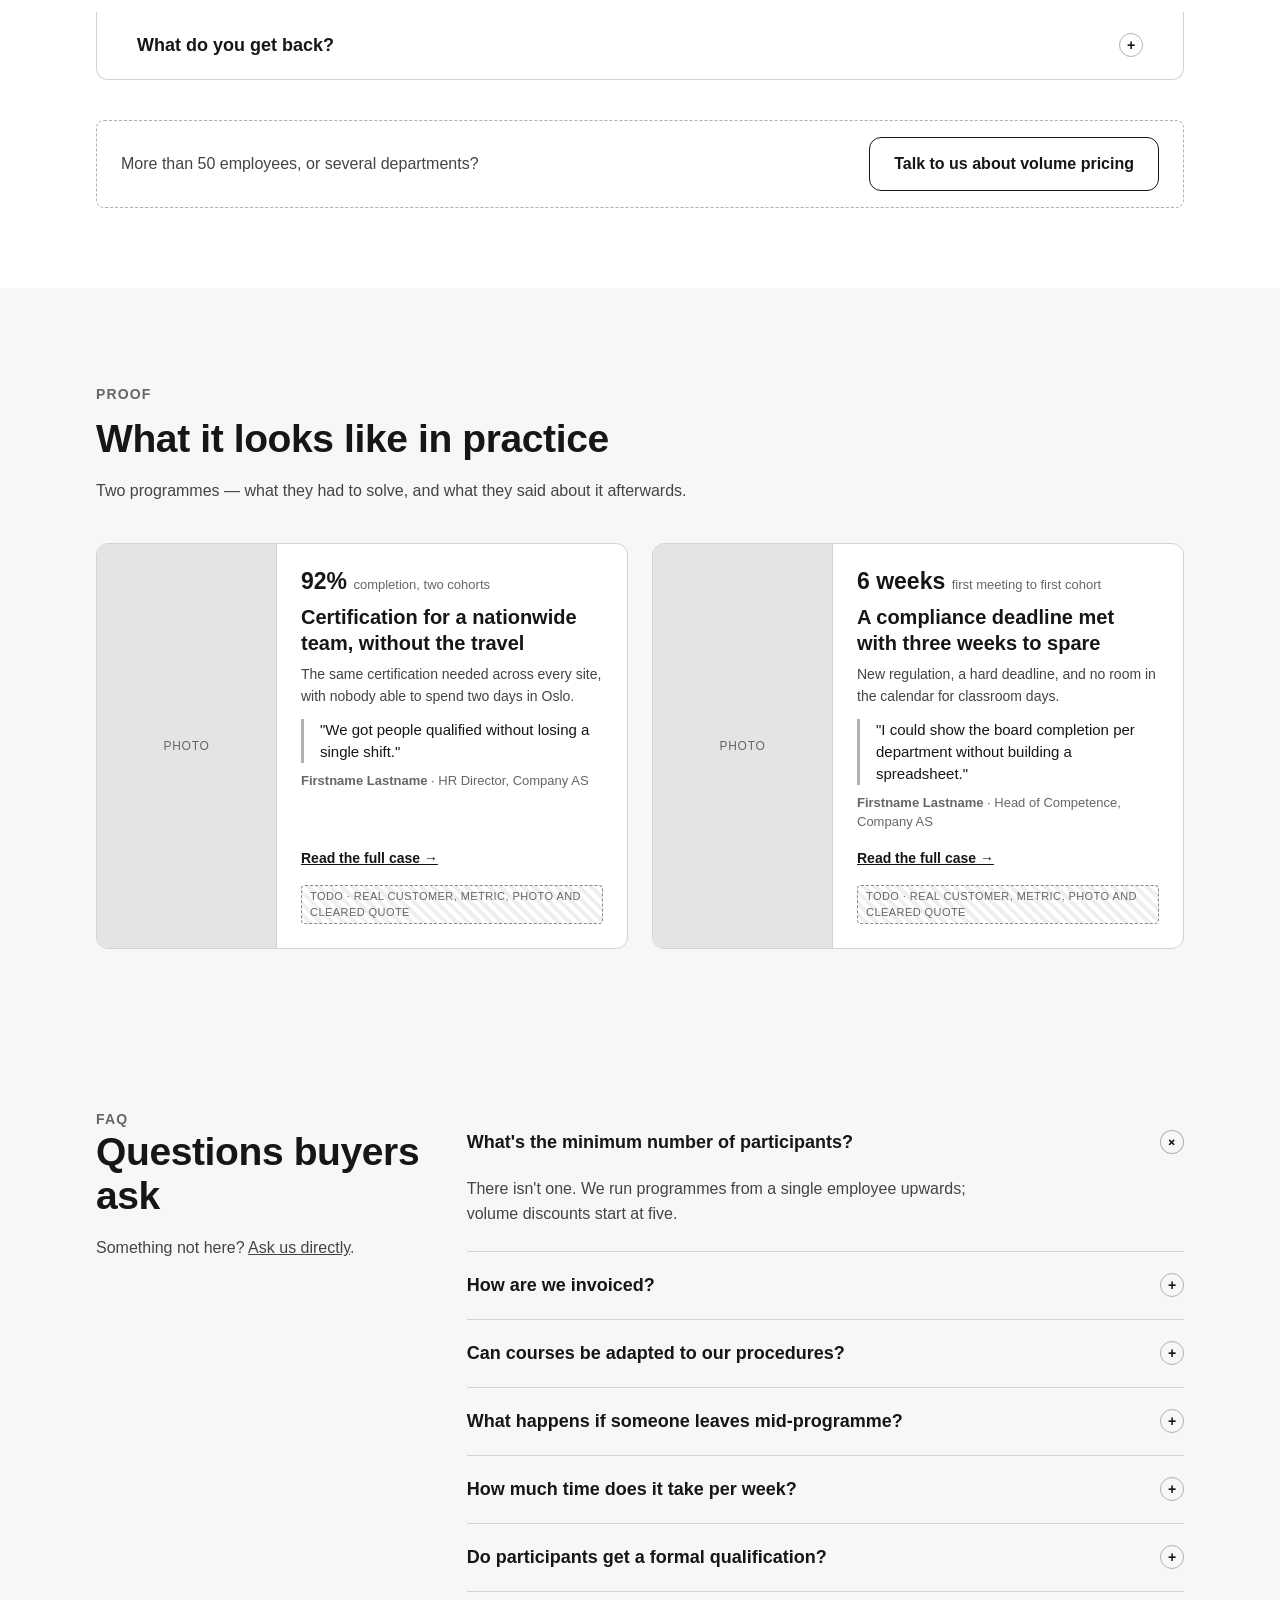
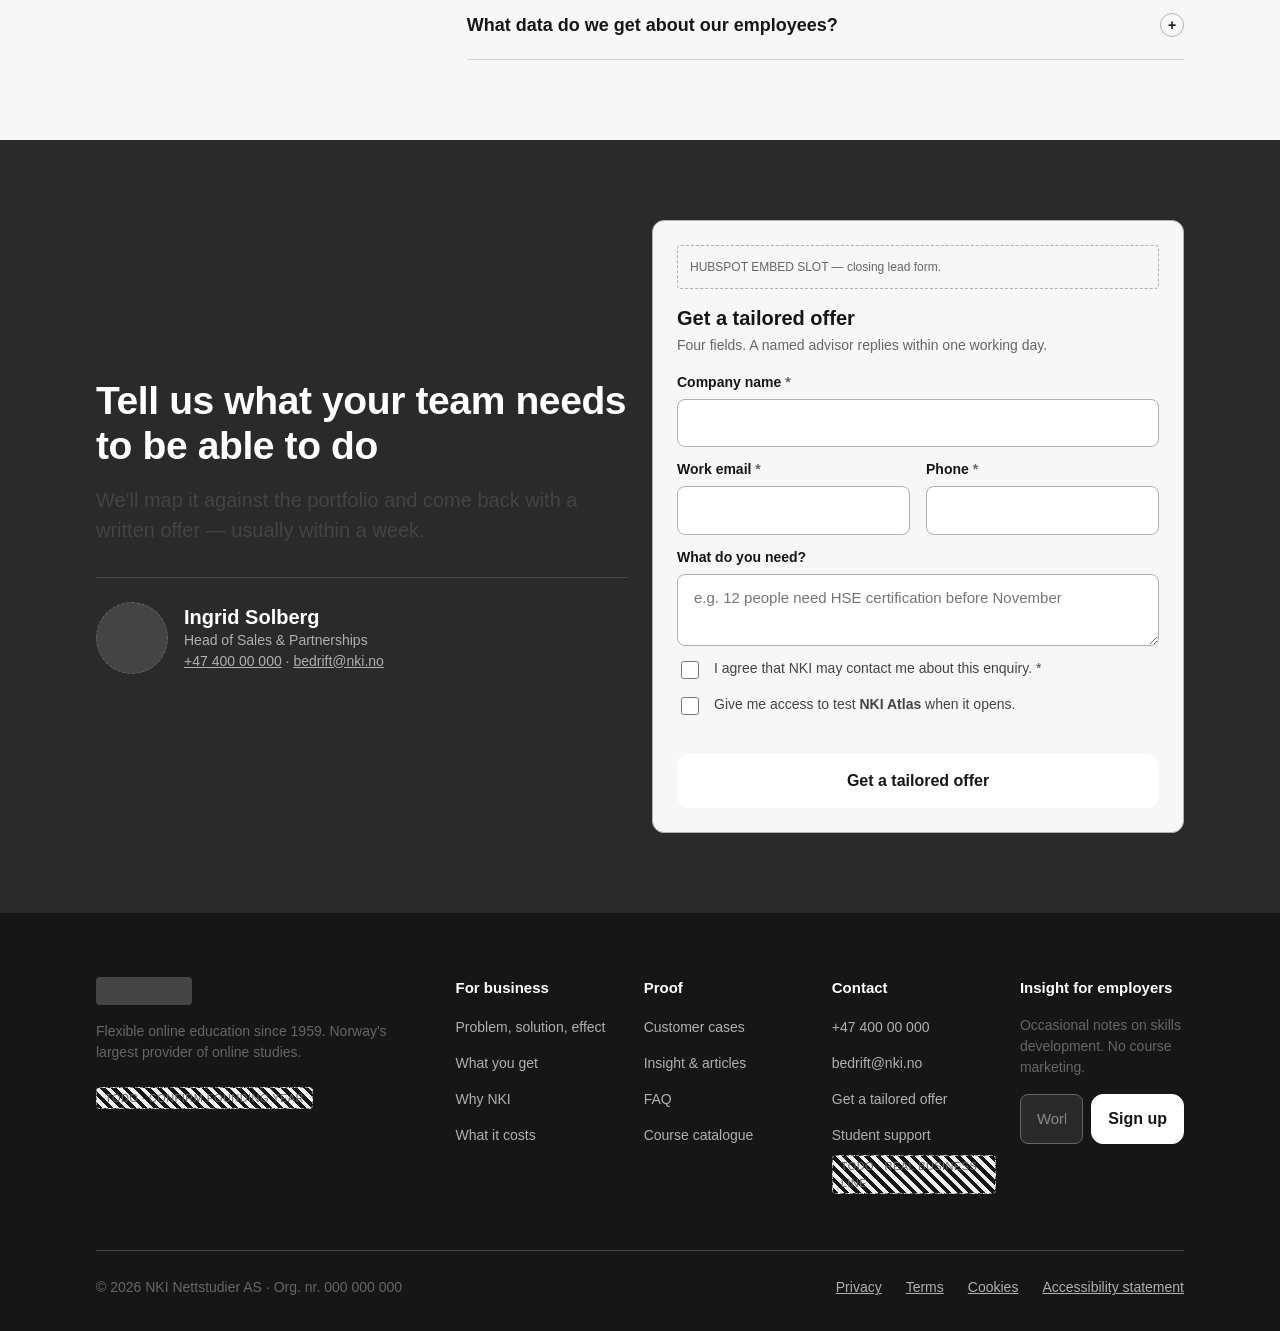
==== commit 9d1d79e1: "Rework the business page: fact boxes, leaner Why NKI and Proof Replace the "Where to start" segmenta" ====
--- a/business-lofi.html
+++ b/business-lofi.html
@@ -225,24 +225,36 @@
 .logo-row:hover .logo{opacity:.9}
 
 /* ═══════════════════════════════════════════════════════════
-   3 · SELF-SEGMENTATION   (priority 9)
-   Placed early because it routes the visitor and pre-fills the form.
+   3 · FACT BOXES   (priority 9)
+   Was self-segmentation. Now a stated argument in three parts —
+   problem, solution, effect — read left to right. Nothing here is
+   a link: these boxes make the case in text, they don't route.
    ═══════════════════════════════════════════════════════════ */
-.seg-cards{grid-column:span 12;display:grid;grid-template-columns:repeat(3,1fr);gap:var(--gutter)}
-/* No CTA label on these cards. The whole card is still the target — it routes
-   and pre-fills the lead form's "need" field — so the hover state has to carry
-   the affordance on its own. min-height dropped now that nothing anchors the
-   bottom of the card. */
-.seg-card{
+.fact-boxes{grid-column:span 12;display:grid;grid-template-columns:repeat(3,1fr);gap:var(--gutter)}
+/* No hover state on purpose. The old cards were clickable and had to
+   advertise it; these must read as flat text so nobody hunts for a target
+   that isn't there. */
+.fact-box{
+  position:relative;
   border:1px solid var(--l-300);border-radius:var(--rad-lg);padding:var(--s-24);
   background:var(--l-0);display:flex;flex-direction:column;gap:var(--s-12);
-  text-align:left;transition:border-color .15s,background .15s;
 }
-.seg-card:hover,.seg-card:focus-visible{border-color:var(--l-900);background:var(--l-50)}
-.seg-card .h4{margin-top:var(--s-4)}
-.seg-card .body{font-size:15px;flex:1}
-.seg-more{font-size:14px;font-weight:600;text-decoration:underline;color:var(--l-700)}
-.seg-card:hover .seg-more{color:var(--l-900)}
+/* arrows sit IN the gutter between boxes, so the three read as one chain
+   rather than three parallel claims. Pseudo-element with an empty CSS alt:
+   it's punctuation, not content, and shouldn't be announced. */
+.fact-box:not(:last-child)::after{
+  content:"→";            /* fallback where CSS alt text isn't supported */
+  content:"→" / "";
+  position:absolute;top:50%;right:calc(var(--gutter) / -2);
+  transform:translate(50%,-50%);
+  font-size:18px;line-height:1;color:var(--l-600);pointer-events:none;
+}
+/* the step marker doubles as the box label, so the three read as a sequence */
+.fact-tag{font-size:12px;font-weight:700;letter-spacing:.08em;text-transform:uppercase;
+  color:var(--l-700);display:flex;align-items:center;gap:var(--s-8)}
+.fact-tag::before{content:"";width:24px;height:1px;background:var(--l-400);flex:none}
+.fact-box .h4{margin-top:0}
+.fact-box .body{font-size:15px}
 
 /* ═══════════════════════════════════════════════════════════
    4 · WHAT YOU GET AS AN EMPLOYER   (priority 6)
@@ -257,17 +269,31 @@
   border-top:1px solid var(--l-300)}
 /* course-area showcase — replaced the row of small chips, which under-sold
    the range. Each area is a real destination, not a label. */
-.cat-grid{display:grid;grid-template-columns:repeat(5,1fr);gap:var(--gutter);
+.cat-grid{display:grid;grid-template-columns:repeat(4,1fr);gap:var(--gutter);
   margin-top:var(--s-32)}
 .cat{border:1px solid var(--l-300);border-radius:var(--rad-lg);padding:var(--s-20);
   background:var(--l-0);display:flex;flex-direction:column;gap:var(--s-8);
-  text-decoration:none;transition:border-color .15s,background .15s}
+  text-decoration:none;transition:border-color .15s,background .15s;overflow:hidden}
 .cat:hover,.cat:focus-visible{border-color:var(--l-900);background:var(--l-50)}
-.cat .ic{width:32px;height:32px}
+/* the photo runs the full width of the card, so it pulls back out through the
+   card's own padding rather than the card losing its padding for everything
+   else. aspect-ratio keeps all ten crops identical whatever the column width. */
+.cat-ph{margin:calc(var(--s-20) * -1) calc(var(--s-20) * -1) var(--s-4);
+  aspect-ratio:16 / 10;background:var(--l-200);
+  border-bottom:1px solid var(--l-300);
+  display:flex;align-items:center;justify-content:center;
+  font-size:11px;letter-spacing:.06em;text-transform:uppercase;color:var(--l-600)}
 .cat-ttl{font-size:16px;font-weight:700;line-height:1.3}
 .cat-sub{font-size:13px;line-height:1.4;color:var(--l-600);flex:1}
 .cat-n{font-size:13px;font-weight:600;color:var(--l-700)}
-.cat-foot{display:flex;align-items:center;gap:var(--s-24);margin-top:var(--s-32);
+/* heading and catalogue CTA on one line — the button is the section's own
+   escape hatch, so it belongs level with the heading, not buried under the
+   grid where it read as a footnote. */
+.cat-hd{display:flex;align-items:center;justify-content:space-between;
+  gap:var(--s-24);flex-wrap:wrap}
+.cat-hd .sec-hd{margin-bottom:0}
+.cat-hd .btn{flex:none}
+.cat-foot{display:flex;align-items:center;gap:var(--s-24);margin-top:var(--s-24);
   flex-wrap:wrap}
 .cat-foot .small{max-width:42ch}
 
@@ -283,84 +309,24 @@
    have to swap sides between rows. Spans handle that; a two-column template
    would drop row 2's copy into the narrow column. */
 .bento{display:grid;grid-template-columns:repeat(3,1fr);gap:var(--gutter)}
-.bt{border-radius:var(--rad-lg);padding:var(--s-32);display:flex;
-  flex-direction:column;justify-content:center;gap:var(--s-12);min-height:260px}
+.bt{border-radius:var(--rad-lg);padding:var(--s-24);display:flex;
+  flex-direction:column;justify-content:center;gap:var(--s-8);min-height:320px}
 .bt--narrow{grid-column:span 1}
 .bt--wide{grid-column:span 2}
 .bt--fill1{background:var(--l-200)}
-.bt--fill2{background:var(--l-100)}
-.bt--fill3{background:var(--l-800);color:var(--l-0)}
 .bt--fill4{background:var(--l-900);color:var(--l-0)}
 .bt--fill5{background:var(--l-100)}
-.bt-big{font-size:39px;font-weight:700;line-height:1.05;letter-spacing:-.02em}
-.bt-body{font-size:15px;line-height:1.6}
-.bt .h3{margin-bottom:var(--s-4)}
+.bt-big{font-size:31px;font-weight:700;line-height:1.05;letter-spacing:-.02em}
+.bt-body{font-size:14px;line-height:1.55;max-width:56ch}
+.bt .h3{font-size:20px;margin-bottom:var(--s-4)}
 /* the number tiles: one enormous figure, one caption, nothing else */
 .bt--num{align-items:center;text-align:center}
-.bt-num{font-size:80px;font-weight:700;line-height:1;letter-spacing:-.03em}
-.bt-cap{font-size:14px;opacity:.75;max-width:16ch}
+.bt-num{font-size:56px;font-weight:700;line-height:1;letter-spacing:-.03em}
+.bt-cap{font-size:13px;opacity:.75;max-width:16ch}
 /* photo tile */
 .bt--photo{padding:0;background:var(--l-200);border:1px dashed var(--l-400);
   align-items:center;justify-content:center}
 .bt-ph{font-size:12px;letter-spacing:.06em;text-transform:uppercase;color:var(--l-600)}
-
-/* ═══════════════════════════════════════════════════════════
-   6 · HOW A PROCESS CAN LOOK   (priority 5)
-   ═══════════════════════════════════════════════════════════ */
-/* ── process carousel ──────────────────────────────────────
-   Scroll-snap track: swipeable on touch, scrollable by keyboard,
-   works with no JS. Arrows and dots enhance it. */
-.steps-carousel{grid-column:span 12}
-/* ONE step per view, with the next one peeking in so it's obvious there's
-   more to scroll. --peek is the sliver of the next card that stays visible.
-   The trailing padding must equal --peek: without it the last card can never
-   be start-aligned, because the track runs out of scroll before reaching it,
-   and the final position becomes unreachable. */
-.steps{
-  --peek:22%;
-  list-style:none;margin:0;padding:0 var(--peek) var(--s-8) 0;
-  display:grid;grid-auto-flow:column;grid-auto-columns:calc(100% - var(--peek));
-  gap:var(--gutter);
-  overflow-x:auto;overscroll-behavior-x:contain;
-  scroll-snap-type:x mandatory;scrollbar-width:none;
-}
-.steps::-webkit-scrollbar{display:none}
-.steps:focus-visible{outline:2px solid var(--l-900);outline-offset:4px}
-.steps .step{scroll-snap-align:start}
-.steps-nav{display:flex;align-items:center;justify-content:space-between;
-  gap:var(--s-24);margin-top:var(--s-24)}
-.steps-dots{display:flex;gap:var(--s-8)}
-.steps-dot{width:8px;height:8px;padding:0;border:0;border-radius:50%;
-  background:var(--l-300);cursor:pointer;transition:width .2s,background .2s}
-.steps-dot.is-on{width:24px;border-radius:4px;background:var(--l-900)}
-.steps-dot:focus-visible{outline:2px solid var(--l-900);outline-offset:3px}
-.steps-arrows{display:flex;gap:var(--s-8)}
-.steps-arrow{width:40px;height:40px;border-radius:50%;border:1px solid var(--l-400);
-  background:var(--l-0);font-size:16px;line-height:1;color:var(--l-900);
-  display:flex;align-items:center;justify-content:center}
-.steps-arrow:hover:not(:disabled){border-color:var(--l-900);background:var(--l-100)}
-.steps-arrow:disabled{opacity:.35;cursor:default}
-@media (prefers-reduced-motion:reduce){.steps{scroll-behavior:auto}}
-/* worked example — the same steps as they actually played out */
-.worked{grid-column:span 12;margin-top:var(--s-48);border:1px solid var(--l-300);
-  border-radius:var(--rad-lg);background:var(--l-0);padding:var(--s-32)}
-.worked-hd{display:flex;align-items:center;gap:var(--s-24);flex-wrap:wrap;
-  padding-bottom:var(--s-24);border-bottom:1px solid var(--l-300)}
-.worked-logo{flex:none}
-.worked-hd .h3{margin-bottom:var(--s-4)}
-.worked-hd .body{font-size:15px;max-width:52ch}
-.worked-list{list-style:none;margin:var(--s-24) 0 0;padding:0;display:grid;gap:var(--s-16)}
-.worked-list li{display:flex;gap:var(--s-16);font-size:15px;line-height:1.55}
-.worked-n{flex:none;width:32px;height:32px;border-radius:50%;background:var(--l-100);
-  border:1px solid var(--l-300);display:flex;align-items:center;justify-content:center;
-  font-size:12px;font-weight:700;color:var(--l-700)}
-/* one step fills most of the row now, so it needs to read as a card rather
-   than a thin column with a rule on top */
-.step{border:1px solid var(--l-300);border-radius:var(--rad-lg);background:var(--l-0);
-  padding:var(--s-32);display:flex;flex-direction:column;gap:var(--s-8)}
-.step-n{font-size:39px;font-weight:700;line-height:1;color:var(--l-300);letter-spacing:-.02em}
-.step .h4{font-size:25px;margin:var(--s-4) 0 0}
-.step .body{max-width:52ch}
 
 /* ═══════════════════════════════════════════════════════════
    7 · WHAT IT COSTS   (priority 4)
@@ -435,35 +401,27 @@
    8 · PROOF   (priorities 3 and 8 — the objective-2 gap)
    Case + its own quote in ONE unit; reading list beside them.
    ═══════════════════════════════════════════════════════════ */
-.proof-main{grid-column:span 8;display:grid;gap:var(--gutter)}
-.proof-side{grid-column:span 4}
-/* one case: figure rail on the left, story + quote on the right */
+.proof-main{grid-column:span 12;display:grid;grid-template-columns:repeat(2,1fr);
+  gap:var(--gutter)}
+/* one case: picture rail on the left, story on the right. The rail is a fixed
+   column rather than a share of the card, so both cases crop their photo to the
+   same width no matter how much copy sits beside it. */
 .pcase{border:1px solid var(--l-300);border-radius:var(--rad-lg);background:var(--l-0);
-  display:grid;grid-template-columns:200px 1fr;overflow:hidden}
-.pcase-fig{padding:var(--s-24);background:var(--l-100);border-right:1px solid var(--l-300);
-  display:flex;flex-direction:column;gap:var(--s-4)}
-.pcase-metric{font-size:31px;font-weight:700;line-height:1}
-.pcase-logo{margin-top:auto;width:88px;height:28px;background:var(--l-200);
-  border:1px dashed var(--l-400);border-radius:4px}
-.pcase-body{padding:var(--s-24);display:flex;flex-direction:column;gap:var(--s-12)}
-.pcase-body .body{font-size:15px}
+  display:grid;grid-template-columns:180px 1fr;overflow:hidden}
+.pcase-fig{background:var(--l-200);border-right:1px solid var(--l-300);
+  display:flex;align-items:center;justify-content:center;min-height:100%}
+.pcase-ph{font-size:12px;letter-spacing:.06em;text-transform:uppercase;color:var(--l-600)}
+.pcase-body{padding:var(--s-24);display:flex;flex-direction:column;gap:var(--s-8)}
+.pcase-body .body{font-size:14px;line-height:1.55}
+/* metric and its caption on one line — it labels the case, it isn't a headline */
+.pcase-metric{font-size:23px;font-weight:700;line-height:1.2}
+.pcase-metric span{font-size:13px;font-weight:400;color:var(--l-600)}
 /* the quote is part of the case, not a separate testimonial block */
-.pcase-quote{margin:0;padding-left:var(--s-16);border-left:3px solid var(--l-400);
-  font-size:17px;line-height:1.45;color:var(--l-900)}
+.pcase-quote{margin:var(--s-4) 0 0;padding-left:var(--s-16);border-left:3px solid var(--l-400);
+  font-size:15px;line-height:1.45;color:var(--l-900)}
 .pcase-by{font-size:13px;color:var(--l-600)}
 .case-link{font-size:14px;font-weight:600;text-decoration:underline;margin-top:auto;
-  padding-top:var(--s-4)}
-
-/* reading column */
-.read-list{list-style:none;margin:var(--s-16) 0 0;padding:0;
-  border-top:1px solid var(--l-300)}
-.read-list li{border-bottom:1px solid var(--l-300)}
-.read-list a{display:block;padding:var(--s-12) 0;text-decoration:none}
-.read-list a:hover .read-ttl{text-decoration:underline}
-.read-ttl{display:block;font-size:15px;font-weight:600;line-height:1.35}
-.read-meta{display:block;margin-top:2px;font-size:13px;color:var(--l-600)}
-.read-list--src .read-ttl{font-weight:400}
-.read-hd2{margin-top:var(--s-32)}
+  padding-top:var(--s-8)}
 
 /* ═══════════════════════════════════════════════════════════
    8b · INSIGHT — merged into the Proof section above
@@ -552,8 +510,7 @@
    ═══════════════════════════════════════════════════════════ */
 @media (max-width:1200px){
   :root{--margin:48px}
-  .seg-cards{grid-template-columns:repeat(3,1fr)}
-  .cat-grid{grid-template-columns:repeat(4,1fr)}
+  .fact-boxes{grid-template-columns:repeat(3,1fr)}
   .footer-top{grid-template-columns:1fr}
 }
 @media (max-width:1024px){
@@ -567,14 +524,13 @@
   .contact-card{position:static;margin-top:var(--s-24)}
   .calc{grid-template-columns:1fr}
   .calc-out{border-left:0;border-top:1px solid var(--l-300)}
-  .proof-main,.proof-side{grid-column:span 12}
+  .proof-main{grid-template-columns:1fr}
   .cat-grid{grid-template-columns:repeat(3,1fr)}
-  .steps{--peek:18%}
   /* two columns: wide tiles take the full row, narrow ones pair up */
   .bento{grid-template-columns:repeat(2,1fr)}
   .bt--wide{grid-column:span 2}
-  .bt{min-height:220px;padding:var(--s-24)}
-  .bt-num{font-size:64px}
+  .bt{min-height:160px;padding:var(--s-20)}
+  .bt-num{font-size:48px}
   .footer-cols{grid-template-columns:repeat(2,1fr);gap:var(--s-40) var(--gutter)}
 }
 @media (max-width:768px){
@@ -585,19 +541,18 @@
      five logos across the full width with huge gaps between them */
   .logo-row{width:100%;justify-content:flex-start;gap:var(--s-24) var(--s-16)}
   .logo{width:112px;height:32px}
-  .seg-cards,.ben-list{grid-template-columns:1fr}
+  .fact-boxes,.ben-list{grid-template-columns:1fr}
+  /* stacked: the chain runs downwards, so the arrows have to turn with it */
+  .fact-box:not(:last-child)::after{top:auto;right:50%;bottom:calc(var(--gutter) / -2);
+    transform:translate(50%,50%) rotate(90deg)}
   .bento{grid-template-columns:1fr}
   .bt--wide,.bt--narrow{grid-column:span 1}
   .bt{min-height:0}
   .bt--photo{min-height:200px}
   .cat-grid{grid-template-columns:repeat(2,1fr)}
   .pcase{grid-template-columns:1fr}
-  .pcase-fig{border-right:0;border-bottom:1px solid var(--l-300);flex-direction:row;align-items:center;gap:var(--s-16)}
-  .pcase-logo{margin-top:0;margin-left:auto}
-  .worked{padding:var(--s-24)}
-  /* smaller peek on narrow screens so the card keeps enough room */
-  .steps{--peek:12%}
-  .step{padding:var(--s-24)}
+  .pcase-fig{border-right:0;border-bottom:1px solid var(--l-300);min-height:160px}
+  .fact-box{padding:var(--s-24)}
   .f-row{grid-template-columns:1fr}
   .calc-in,.calc-out,.form-card,.contact-card,.quote{padding:var(--s-24)}
   .stub-nav{display:none}
@@ -759,45 +714,46 @@
   <div class="wrap"><span class="todo">TODO · confirm logo usage rights per customer</span></div>
 </section>
 
-<!-- ═══ 3 · SELF-SEGMENTATION ══════════════════════════════════
-     Routes the visitor and pre-fills the lead form's "need" field.
-
-     Every card must ANSWER the problem it raises, not just name it —
-     so each one carries a route to real information (courses in that
-     area, or the relevant section of this page), separate from the
-     card's own click target. Raising a problem with no route to an
-     answer is the trap the old page fell into. -->
+<!-- ═══ 3 · FACT BOXES ═════════════════════════════════════════
+     Was the self-segmentation router. Now it states the case in text:
+     problem → solution → effect, in that reading order.
+
+     Nothing in here is clickable. The old cards made the visitor
+     choose a lane before they'd been told what the offer is; these
+     three boxes just make the argument, and the page's own CTAs
+     handle the routing further down. -->
 <section class="sec sec--alt" id="start">
   <div class="wrap">
     <div class="sec-hd">
-      <p class="eyebrow">Where to start</p>
-      <h2 class="h2">What do you need to solve?</h2>
-      <p class="body">Pick the closest match — each one links through to what we
-        actually offer in that area.</p>
+      <p class="eyebrow">Fact boxes</p>
+      <h2 class="h2">The problem, what we do about it, and what changes</h2>
+      <p class="body">The short version of why companies come to us — and what it
+        looks like on the other side.</p>
     </div>
     <div class="grid">
-      <div class="seg-cards">
-        <a class="seg-card" href="#categories" data-need="gap">
-          <span class="ic">icon</span>
-          <h3 class="h4">Close a specific skills gap</h3>
-          <p class="body">A capability the team is missing right now — AI at work,
-            new regulations, a new system.</p>
-          <span class="seg-more">Browse course areas →</span>
-        </a>
-        <a class="seg-card" href="#categories" data-need="formal">
-          <span class="ic">icon</span>
-          <h3 class="h4">Formal qualification for staff</h3>
-          <p class="body">Certificates and vocational qualifications your people can
-            earn while they keep working.</p>
-          <span class="seg-more">Learn more →</span>
-        </a>
-        <a class="seg-card" href="#how" data-need="onboarding">
-          <span class="ic">icon</span>
-          <h3 class="h4">Onboard at scale</h3>
-          <p class="body">A repeatable programme every new hire runs through, with
-            completion you can actually see.</p>
-          <span class="seg-more">Learn more →</span>
-        </a>
+      <div class="fact-boxes">
+
+        <div class="fact-box">
+          <p class="fact-tag">Problem</p>
+          <h3 class="h4">Skills go out of date faster than you can hire for them</h3>
+          <p class="body">Training gets booked ad hoc, one person at a time, and nobody
+            can say who has actually completed what.</p>
+        </div>
+
+        <div class="fact-box">
+          <p class="fact-tag">Solution</p>
+          <h3 class="h4">Courses your people take alongside the job</h3>
+          <p class="body">200+ online courses at each participant's own pace, on one
+            agreement your own admin manages.</p>
+        </div>
+
+        <div class="fact-box">
+          <p class="fact-tag">Effect</p>
+          <h3 class="h4">Certification stays current, and you can see it</h3>
+          <p class="body">Nobody comes off the rota, and completion is visible per team
+            before the deadline instead of after.</p>
+        </div>
+
       </div>
     </div>
   </div>
@@ -855,78 +811,68 @@
            the catalogue. This is also where the segmentation cards in
            §3 land, so the problems raised there get answered here. -->
       <div class="ben-portfolio" id="categories">
-        <div class="sec-hd sec-hd--sub">
-          <p class="eyebrow">Course areas</p>
-          <h3 class="h3">Where we work</h3>
-          <p class="body">200+ courses across ten areas, continuously updated against
-            what the labour market is actually asking for.</p>
+        <div class="cat-hd">
+          <div class="sec-hd sec-hd--sub">
+            <p class="eyebrow">Course areas</p>
+            <h3 class="h3">Where we work</h3>
+            <p class="body">200+ courses across eight areas, continuously updated against
+              what the labour market is actually asking for.</p>
+          </div>
+          <a class="btn btn--ghost" href="index.html">Browse all courses</a>
         </div>
 
         <div class="cat-grid">
           <a class="cat" href="index.html">
-            <span class="ic">icon</span>
+            <span class="cat-ph" aria-hidden="true">Photo</span>
             <h4 class="cat-ttl">Leadership</h4>
             <p class="cat-sub">First-time managers, middle management, change leadership</p>
             <span class="cat-n">24 courses</span>
           </a>
           <a class="cat" href="index.html">
-            <span class="ic">icon</span>
+            <span class="cat-ph" aria-hidden="true">Photo</span>
             <h4 class="cat-ttl">HR &amp; people</h4>
             <p class="cat-sub">Recruitment, employment law, workplace environment</p>
             <span class="cat-n">18 courses</span>
           </a>
           <a class="cat" href="index.html">
-            <span class="ic">icon</span>
+            <span class="cat-ph" aria-hidden="true">Photo</span>
             <h4 class="cat-ttl">Artificial intelligence</h4>
             <p class="cat-sub">AI at work, prompting, automation, data handling</p>
             <span class="cat-n">12 courses</span>
           </a>
           <a class="cat" href="index.html">
-            <span class="ic">icon</span>
+            <span class="cat-ph" aria-hidden="true">Photo</span>
             <h4 class="cat-ttl">Law &amp; compliance</h4>
             <p class="cat-sub">Contract law, GDPR, procurement, HSE regulation</p>
             <span class="cat-n">21 courses</span>
           </a>
           <a class="cat" href="index.html">
-            <span class="ic">icon</span>
+            <span class="cat-ph" aria-hidden="true">Photo</span>
             <h4 class="cat-ttl">Project management</h4>
             <p class="cat-sub">Methodology, planning, risk, certification prep</p>
             <span class="cat-n">16 courses</span>
           </a>
           <a class="cat" href="index.html">
-            <span class="ic">icon</span>
+            <span class="cat-ph" aria-hidden="true">Photo</span>
             <h4 class="cat-ttl">Administration &amp; finance</h4>
             <p class="cat-sub">Accounting, payroll, office systems, reporting</p>
             <span class="cat-n">27 courses</span>
           </a>
           <a class="cat" href="index.html">
-            <span class="ic">icon</span>
+            <span class="cat-ph" aria-hidden="true">Photo</span>
             <h4 class="cat-ttl">Health &amp; care</h4>
             <p class="cat-sub">Medical secretary, care work, medication handling</p>
             <span class="cat-n">22 courses</span>
           </a>
           <a class="cat" href="index.html">
-            <span class="ic">icon</span>
-            <h4 class="cat-ttl">Logistics &amp; transport</h4>
-            <p class="cat-sub">Supply chain, warehousing, transport regulation</p>
-            <span class="cat-n">14 courses</span>
-          </a>
-          <a class="cat" href="index.html">
-            <span class="ic">icon</span>
+            <span class="cat-ph" aria-hidden="true">Photo</span>
             <h4 class="cat-ttl">Vocational qualification</h4>
             <p class="cat-sub">Fagbrev preparation across trades, while working</p>
             <span class="cat-n">19 courses</span>
           </a>
-          <a class="cat" href="index.html">
-            <span class="ic">icon</span>
-            <h4 class="cat-ttl">Sales &amp; service</h4>
-            <p class="cat-sub">Customer handling, negotiation, key account work</p>
-            <span class="cat-n">11 courses</span>
-          </a>
         </div>
 
         <div class="cat-foot">
-          <a class="btn btn--ghost" href="index.html">See the full catalogue</a>
           <p class="small">Need something that isn't here? We build courses with your
             subject experts — <a href="#close">tell us what's missing</a>.</p>
         </div>
@@ -954,154 +900,30 @@
       <!-- row 1: stat card + photo -->
       <div class="bt bt--narrow bt--fill1">
         <p class="bt-big">200+ courses</p>
-        <p class="bt-body">Across ten areas of working life, continuously updated
-          against what employers are actually asking for. If it isn't there, we build
-          it with your subject experts.</p>
+        <p class="bt-body">Across eight areas of working life, updated against what
+          employers are actually asking for.</p>
       </div>
       <div class="bt bt--wide bt--photo" aria-hidden="true">
         <span class="bt-ph">Team photo</span>
       </div>
 
-      <!-- row 2: copy + number -->
-      <div class="bt bt--wide bt--fill2">
-        <h3 class="h3">Built in-house, not licensed in</h3>
-        <p class="bt-body">Our learning designers build the courses themselves, often
-          alongside external subject-matter experts. That's why a course can be adapted
-          to your procedures instead of taken as-is — and why the teaching holds up
-          when the regulation changes.</p>
-      </div>
-      <div class="bt bt--narrow bt--num bt--fill3">
-        <p class="bt-num">6</p>
-        <p class="bt-cap">in-house learning designers</p>
-      </div>
-
-      <!-- row 3: number + copy -->
+      <!-- row 2: number + copy -->
       <div class="bt bt--narrow bt--num bt--fill4">
         <p class="bt-num">50+</p>
         <p class="bt-cap">years of flexible learning</p>
       </div>
       <div class="bt bt--wide bt--fill5">
         <h3 class="h3">This isn't our first cohort</h3>
-        <p class="bt-body">NKI has been teaching at a distance since long before it was
-          called online — through correspondence, then hybrid, now fully digital. In
-          2024 we were named <strong>Online Educator of the Year</strong> by Flexible
-          Education Norway. Whatever your shift pattern looks like, we've almost
-          certainly taught around it before.</p>
+        <p class="bt-body">Teaching at a distance since long before it was called
+          online — and named <strong>Online Educator of the Year</strong> in 2024 by
+          Flexible Education Norway.</p>
       </div>
     </div>
-    <span class="todo">TODO · verify every figure here — course count, designer count,
-      founding year and the award</span>
+    <span class="todo">TODO · verify every figure here — course count, founding year
+      and the award</span>
   </div>
 </section>
 
-
-<!-- ═══ 6 · HOW A PROCESS CAN LOOK ═════════════════════════════
-     Deliberately NOT "how it works" — there is no single process.
-     Some companies buy seats on courses that already exist; others
-     need a course built around their case. That variation is stated
-     in the intro rather than as separate boxes, then one example is
-     threaded through the steps so the abstraction is anchored to
-     something concrete. -->
-<section class="sec sec--alt" id="how">
-  <div class="wrap">
-    <div class="sec-hd">
-      <p class="eyebrow">Process</p>
-      <h2 class="h2">How a process can look</h2>
-      <p class="body">There isn't one fixed process. Some companies take seats on
-        courses that already exist and are running inside two weeks; others need
-        something built around their case, which takes longer. The steps below are
-        the shape it usually follows.</p>
-    </div>
-
-    <div class="grid">
-      <!-- ── PROCESS CAROUSEL ────────────────────────────────
-           Native scroll-snap track, not a JS-positioned slider:
-           it stays swipeable on touch and keyboard-scrollable
-           with no script, and the arrows/dots are progressive
-           enhancement on top. Steps are a numbered list, so the
-           order survives even if the carousel styling doesn't. -->
-      <div class="steps-carousel" id="stepsCarousel">
-        <ol class="steps" id="stepsTrack" tabindex="0"
-            aria-label="Process steps, scrollable">
-          <li class="step">
-            <div class="step-n">01</div>
-            <h3 class="h4">First contact</h3>
-            <p class="body">You send the form or call. We reply within one working day.</p>
-          </li>
-          <li class="step">
-            <div class="step-n">02</div>
-            <h3 class="h4">Needs mapping</h3>
-            <p class="body">A 45-minute session: roles, gaps, timeline and budget.</p>
-          </li>
-          <li class="step">
-            <div class="step-n">03</div>
-            <h3 class="h4">Programme &amp; offer</h3>
-            <p class="body">We shortlist or scope, size the cohort and send a written offer.</p>
-          </li>
-          <li class="step">
-            <div class="step-n">04</div>
-            <h3 class="h4">Rollout</h3>
-            <p class="body">Seats assigned, participants onboarded, your admin trained.</p>
-          </li>
-          <li class="step">
-            <div class="step-n">05</div>
-            <h3 class="h4">Follow-up</h3>
-            <p class="body">Progress reporting through the programme and a close-out review.</p>
-          </li>
-        </ol>
-
-        <div class="steps-nav">
-          <div class="steps-dots" id="stepsDots" role="tablist" aria-label="Go to step"></div>
-          <div class="steps-arrows">
-            <button class="steps-arrow" id="stepsPrev" type="button" aria-label="Previous step"
-                    aria-controls="stepsTrack">←</button>
-            <button class="steps-arrow" id="stepsNext" type="button" aria-label="Next step"
-                    aria-controls="stepsTrack">→</button>
-          </div>
-        </div>
-      </div>
-
-      <!-- ── WORKED EXAMPLE ──────────────────────────────────
-           The same five steps, but as they actually played out for
-           one customer. Abstract process + one concrete case beats
-           either on its own. -->
-      <div class="worked">
-        <div class="worked-hd">
-          <span class="worked-logo">
-            <img class="logo" src="trusted-by-logos/odontia.png" alt="Odontia Tannlegene">
-          </span>
-          <div>
-            <h3 class="h3">How we went forward with Odontia</h3>
-            <p class="body">A dental group with clinics across the country, all needing
-              the same updated certification.</p>
-          </div>
-        </div>
-        <ol class="worked-list">
-          <li><span class="worked-n">01</span>
-            <div><strong>They called in March.</strong> Their clinic managers had flagged
-              that certification was drifting out of date across sites.</div></li>
-          <li><span class="worked-n">02</span>
-            <div><strong>We mapped it in one session.</strong> 38 people, four job roles,
-              a hard deadline before the autumn inspection round.</div></li>
-          <li><span class="worked-n">03</span>
-            <div><strong>Route A, mostly.</strong> Three existing courses covered it; one
-              module was adapted to their own procedures. Offer out in nine days.</div></li>
-          <li><span class="worked-n">04</span>
-            <div><strong>Rolled out per clinic,</strong> not all at once, so no site lost
-              coverage. Their operations lead ran licence assignment herself.</div></li>
-          <li><span class="worked-n">05</span>
-            <div><strong>Completion reported monthly</strong> to the clinic managers.
-              All 38 finished before the deadline.</div></li>
-        </ol>
-        <span class="todo">TODO · this is placeholder — needs the real Odontia story,
-          checked and cleared with them before it goes anywhere public</span>
-      </div>
-    </div>
-
-    <p class="small" style="margin-top:var(--s-24)">Timelines are indicative and vary a
-      lot by route. <span class="todo">TODO · confirm real lead times with sales</span></p>
-  </div>
-</section>
 
 <!-- ═══ 7 · WHAT IT COSTS ══════════════════════════════════════
      Rescaled 1–50, default 12. Old page ran 1–1000 default 100,
@@ -1217,118 +1039,58 @@
      Previously these were three stacked sub-blocks saying the same
      thing three ways. Now each case carries its own quote inline —
      the customer's number and the customer's words in one unit,
-     which is how a buyer reads them anyway — and the reading list
-     is a compact column beside them rather than a row of big cards.
-     Every customer item is placeholder until sales supplies real,
-     cleared references. -->
+     which is how a buyer reads them anyway. Two cases, not three:
+     a third said the same thing a third way. Every item here is
+     placeholder until sales supplies real, cleared references. -->
 <section class="sec sec--alt" id="proof">
   <div class="wrap">
     <div class="sec-hd">
       <p class="eyebrow">Proof</p>
       <h2 class="h2">What it looks like in practice</h2>
-      <p class="body">Three programmes — what they had to solve, what changed, and what
-        they said about it.</p>
+      <p class="body">Two programmes — what they had to solve, and what they said
+        about it afterwards.</p>
     </div>
 
     <div class="grid proof-grid">
       <div class="proof-main">
 
         <article class="pcase">
-          <div class="pcase-fig">
-            <div class="pcase-metric">92%</div>
-            <p class="small">completion across two cohorts</p>
-            <span class="pcase-logo" aria-hidden="true"></span>
+          <div class="pcase-fig" aria-hidden="true">
+            <span class="pcase-ph">Photo</span>
           </div>
           <div class="pcase-body">
+            <p class="pcase-metric">92% <span>completion, two cohorts</span></p>
             <h3 class="h4">Certification for a nationwide team, without the travel</h3>
-            <p class="body"><strong>Challenge —</strong> the same certification needed
-              across sites, with nobody able to spend two days in Oslo.
-              <strong>What we did —</strong> a fully online cohort with fixed checkpoints
-              and a dedicated programme manager.</p>
+            <p class="body">The same certification needed across every site, with nobody
+              able to spend two days in Oslo.</p>
             <blockquote class="pcase-quote">"We got people qualified without losing a
-              single shift. That was the whole point, and it's the part I didn't think
-              was possible."</blockquote>
+              single shift."</blockquote>
             <p class="pcase-by"><strong>Firstname Lastname</strong> · HR Director,
               Company AS</p>
             <a class="case-link" href="#">Read the full case →</a>
-            <span class="todo">TODO · real customer, metric and cleared quote</span>
+            <span class="todo">TODO · real customer, metric, photo and cleared quote</span>
           </div>
         </article>
 
         <article class="pcase">
-          <div class="pcase-fig">
-            <div class="pcase-metric">6 weeks</div>
-            <p class="small">from first meeting to first cohort</p>
-            <span class="pcase-logo" aria-hidden="true"></span>
+          <div class="pcase-fig" aria-hidden="true">
+            <span class="pcase-ph">Photo</span>
           </div>
           <div class="pcase-body">
+            <p class="pcase-metric">6 weeks <span>first meeting to first cohort</span></p>
             <h3 class="h4">A compliance deadline met with three weeks to spare</h3>
-            <p class="body"><strong>Challenge —</strong> new regulation gave the team a
-              hard deadline and no room to schedule classroom days.
-              <strong>What we did —</strong> adapted an existing course to their
-              procedures and rolled it out in three weeks.</p>
-            <blockquote class="pcase-quote">"The reporting is what sold it internally.
-              I could show the board completion per department without building a
-              spreadsheet."</blockquote>
+            <p class="body">New regulation, a hard deadline, and no room in the calendar
+              for classroom days.</p>
+            <blockquote class="pcase-quote">"I could show the board completion per
+              department without building a spreadsheet."</blockquote>
             <p class="pcase-by"><strong>Firstname Lastname</strong> · Head of Competence,
               Company AS</p>
             <a class="case-link" href="#">Read the full case →</a>
-            <span class="todo">TODO · real customer, metric and cleared quote</span>
+            <span class="todo">TODO · real customer, metric, photo and cleared quote</span>
           </div>
         </article>
 
-        <article class="pcase">
-          <div class="pcase-fig">
-            <div class="pcase-metric">0</div>
-            <p class="small">operational hours lost to training</p>
-            <span class="pcase-logo" aria-hidden="true"></span>
-          </div>
-          <div class="pcase-body">
-            <h3 class="h4">Shift work and training, at the same time</h3>
-            <p class="body"><strong>Challenge —</strong> a shift-based workforce where
-              classroom training was impossible to schedule at all.
-              <strong>What we did —</strong> self-paced modules with manager-visible
-              progress and a monthly check-in.</p>
-            <blockquote class="pcase-quote">"Nobody had to choose between the rota and
-              the course. That is the only reason it finished."</blockquote>
-            <p class="pcase-by"><strong>Firstname Lastname</strong> · Operations Manager,
-              Company AS</p>
-            <a class="case-link" href="#">Read the full case →</a>
-            <span class="todo">TODO · real customer, metric and cleared quote</span>
-          </div>
-        </article>
-
-      </div>
-
-      <!-- reading, compressed to a sidebar column beside the cases -->
-      <aside class="proof-side">
-        <h3 class="h4">Reading, not a sales pitch</h3>
-        <ul class="read-list">
-          <li><a href="#"><span class="read-ttl">More than half of Norwegian companies
-            report a growing competence gap</span>
-            <span class="read-meta">6 min read</span></a></li>
-          <li><a href="#"><span class="read-ttl">What actually makes online training
-            finish: four things we see across cohorts</span>
-            <span class="read-meta">4 min read</span></a></li>
-          <li><a href="#"><span class="read-ttl">Buying training for a team of twelve:
-            a practical checklist</span>
-            <span class="read-meta">5 min read</span></a></li>
-          <li><a href="#"><span class="read-ttl">NKI named "Online Educator of the Year"
-            2024 by Flexible Education Norway</span>
-            <span class="read-meta">3 min read</span></a></li>
-        </ul>
-
-        <h3 class="h4 read-hd2">External material</h3>
-        <ul class="read-list read-list--src">
-          <li><a href="#"><span class="read-ttl">Business structures — companies by
-            size</span><span class="read-meta">SSB</span></a></li>
-          <li><a href="#"><span class="read-ttl">Competence needs in Norwegian working
-            life</span><span class="read-meta">NHO</span></a></li>
-          <li><a href="#"><span class="read-ttl">Quality in online education</span>
-            <span class="read-meta">NOKUT</span></a></li>
-        </ul>
-        <span class="todo">TODO · verify every source link</span>
-      </aside>
+      </div>
     </div>
   </div>
 </section>
@@ -1500,10 +1262,9 @@
         <div class="footer-col">
           <h3 class="footer-hd">For business</h3>
           <ul>
-            <li><a href="#start">Choose a starting point</a></li>
+            <li><a href="#start">Problem, solution, effect</a></li>
             <li><a href="#what-you-get">What you get</a></li>
             <li><a href="#why">Why NKI</a></li>
-            <li><a href="#how">How it works</a></li>
             <li><a href="#cost">What it costs</a></li>
           </ul>
         </div>
@@ -1752,86 +1513,6 @@
     document.querySelector('.footer-nl-done').hidden = false;
   });
 
-  /* ── §5 process carousel ──────────────────────────────────
-     The track is a native scroll-snap container, so all this does is
-     drive it and mirror its state. Scroll position is the single source
-     of truth — swipe, keyboard scroll, arrows and dots all end up in
-     the same place. */
-  (function () {
-    var track = document.getElementById('stepsTrack');
-    var dots  = document.getElementById('stepsDots');
-    var prev  = document.getElementById('stepsPrev');
-    var next  = document.getElementById('stepsNext');
-    if (!track) return;
-
-    var steps = Array.prototype.slice.call(track.children);
-
-    /* how far one step is, including the gap */
-    function stepWidth() {
-      if (steps.length < 2) return track.clientWidth;
-      return steps[1].offsetLeft - steps[0].offsetLeft;
-    }
-    function maxScroll() { return track.scrollWidth - track.clientWidth; }
-    function current() {
-      var w = stepWidth();
-      return w ? Math.round(track.scrollLeft / w) : 0;
-    }
-
-    /* One dot per REACHABLE scroll position, not per step. With five steps
-       three-up there are only three positions, so five dots would leave two
-       permanently unreachable. Recomputed on resize because how many fit
-       changes with the breakpoint. */
-    function pageCount() {
-      var w = stepWidth();
-      return w ? Math.round(maxScroll() / w) + 1 : 1;
-    }
-
-    function buildDots() {
-      var n = pageCount();
-      if (dots.children.length === n) return;
-      dots.innerHTML = '';
-      for (var i = 0; i < n; i++) {
-        (function (idx) {
-          var b = document.createElement('button');
-          b.type = 'button';
-          b.className = 'steps-dot';
-          b.setAttribute('role', 'tab');
-          b.setAttribute('aria-label', 'Show step ' + (idx + 1));
-          b.addEventListener('click', function () { goTo(idx); });
-          dots.appendChild(b);
-        })(i);
-      }
-    }
-
-    function goTo(i) {
-      track.scrollTo({ left: i * stepWidth(), behavior: 'smooth' });
-    }
-
-    function sync() {
-      buildDots();
-      var i = Math.min(current(), dots.children.length - 1);
-      Array.prototype.forEach.call(dots.children, function (d, n) {
-        var on = n === i;
-        d.classList.toggle('is-on', on);
-        d.setAttribute('aria-selected', on ? 'true' : 'false');
-      });
-      /* 1px tolerance — scrollLeft is fractional at some zoom levels */
-      prev.disabled = track.scrollLeft <= 1;
-      next.disabled = track.scrollLeft >= maxScroll() - 1;
-    }
-
-    prev.addEventListener('click', function () { goTo(Math.max(0, current() - 1)); });
-    next.addEventListener('click', function () { goTo(Math.min(pageCount() - 1, current() + 1)); });
-
-    var raf;
-    track.addEventListener('scroll', function () {
-      cancelAnimationFrame(raf);
-      raf = requestAnimationFrame(sync);
-    });
-    window.addEventListener('resize', sync);
-    sync();
-  })();
-
   /* ── §9 FAQ accordion ─────────────────────────────────────── */
   document.getElementById('faqList').addEventListener('click', function (e) {
     var btn = e.target.closest('.faq-q');
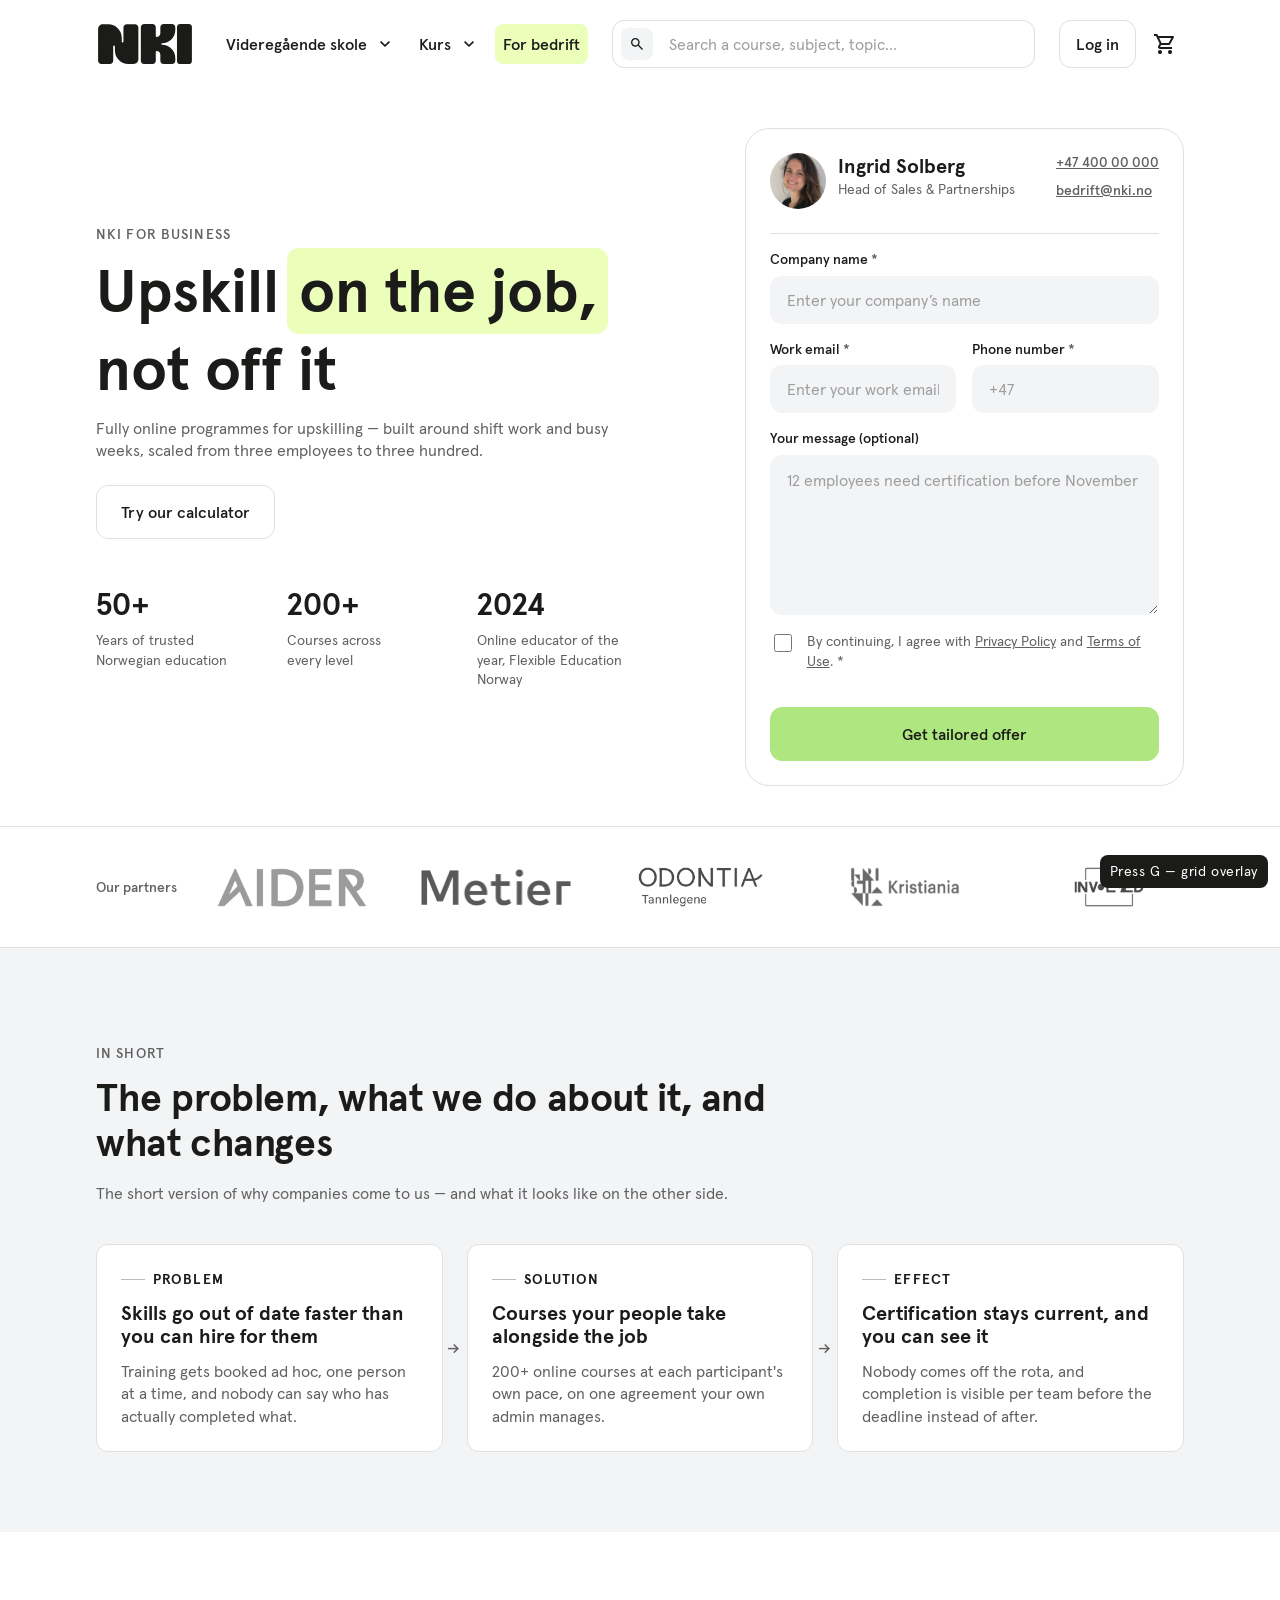
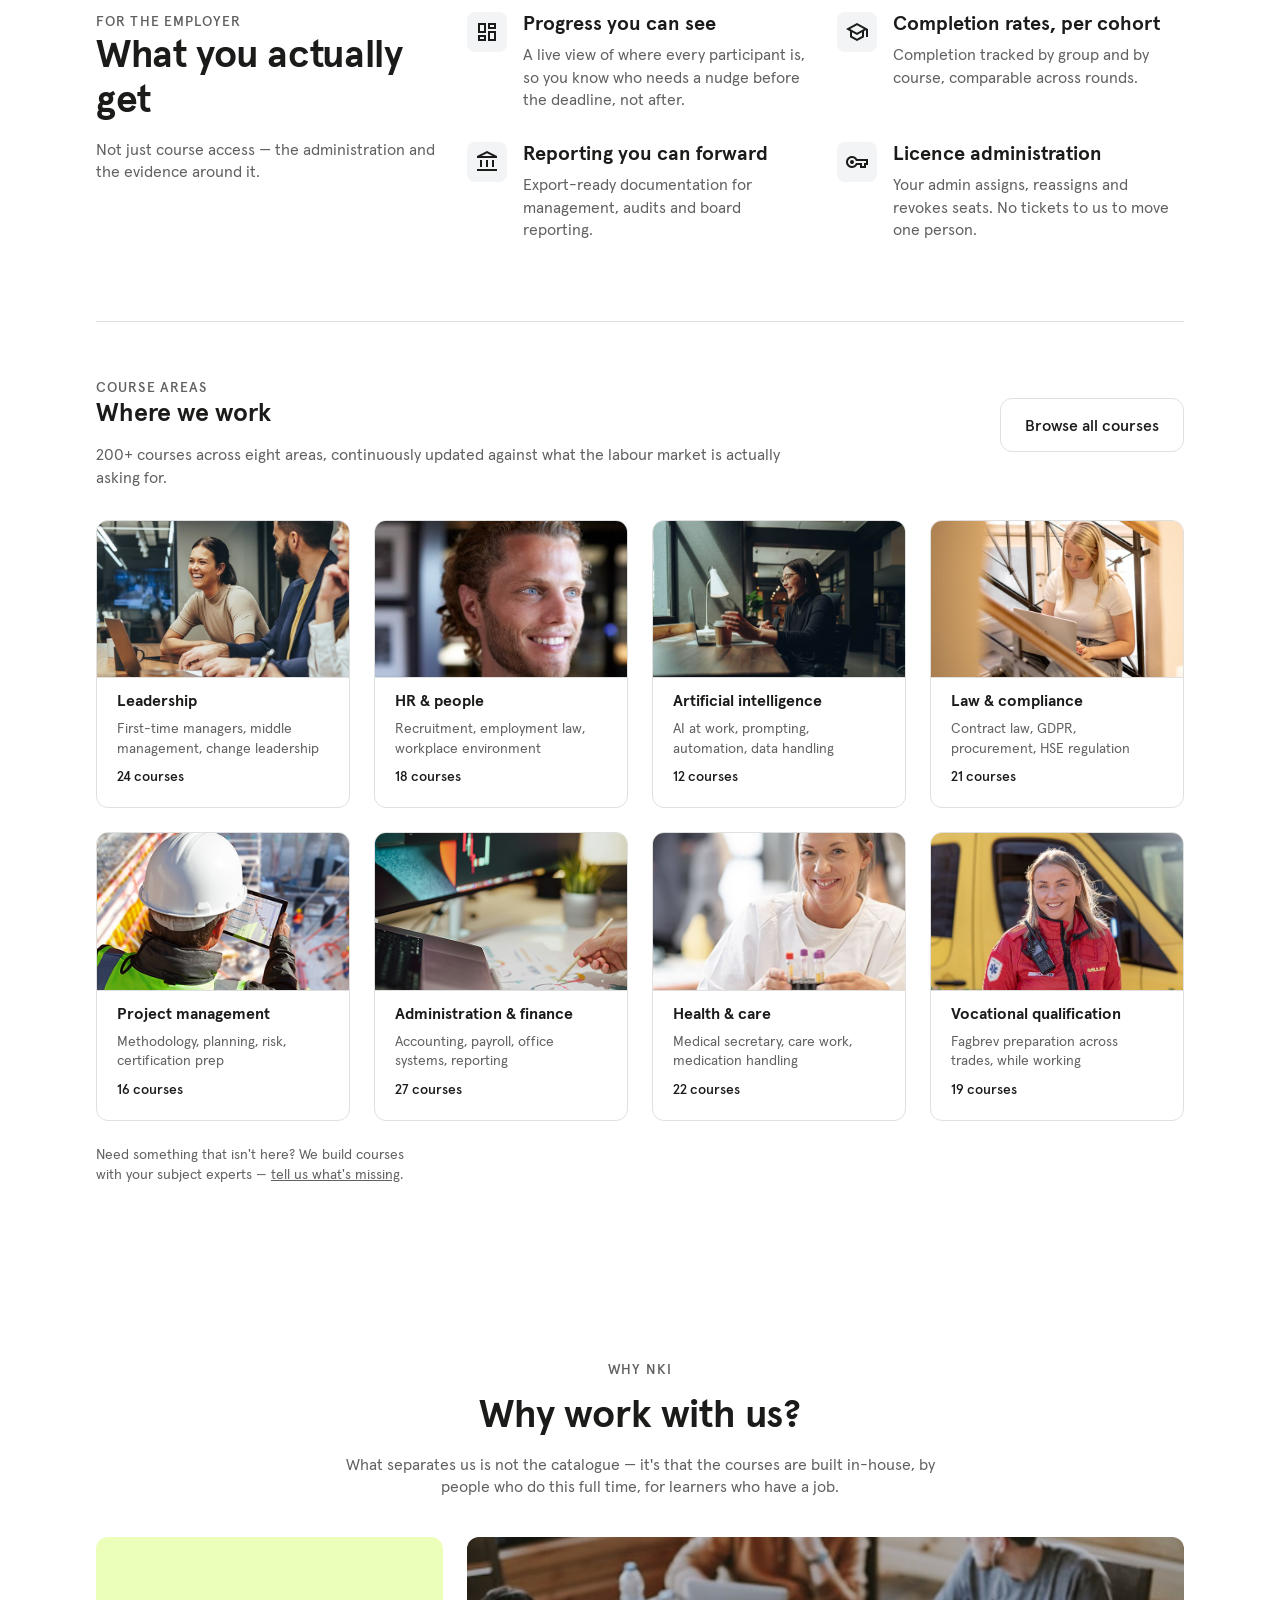
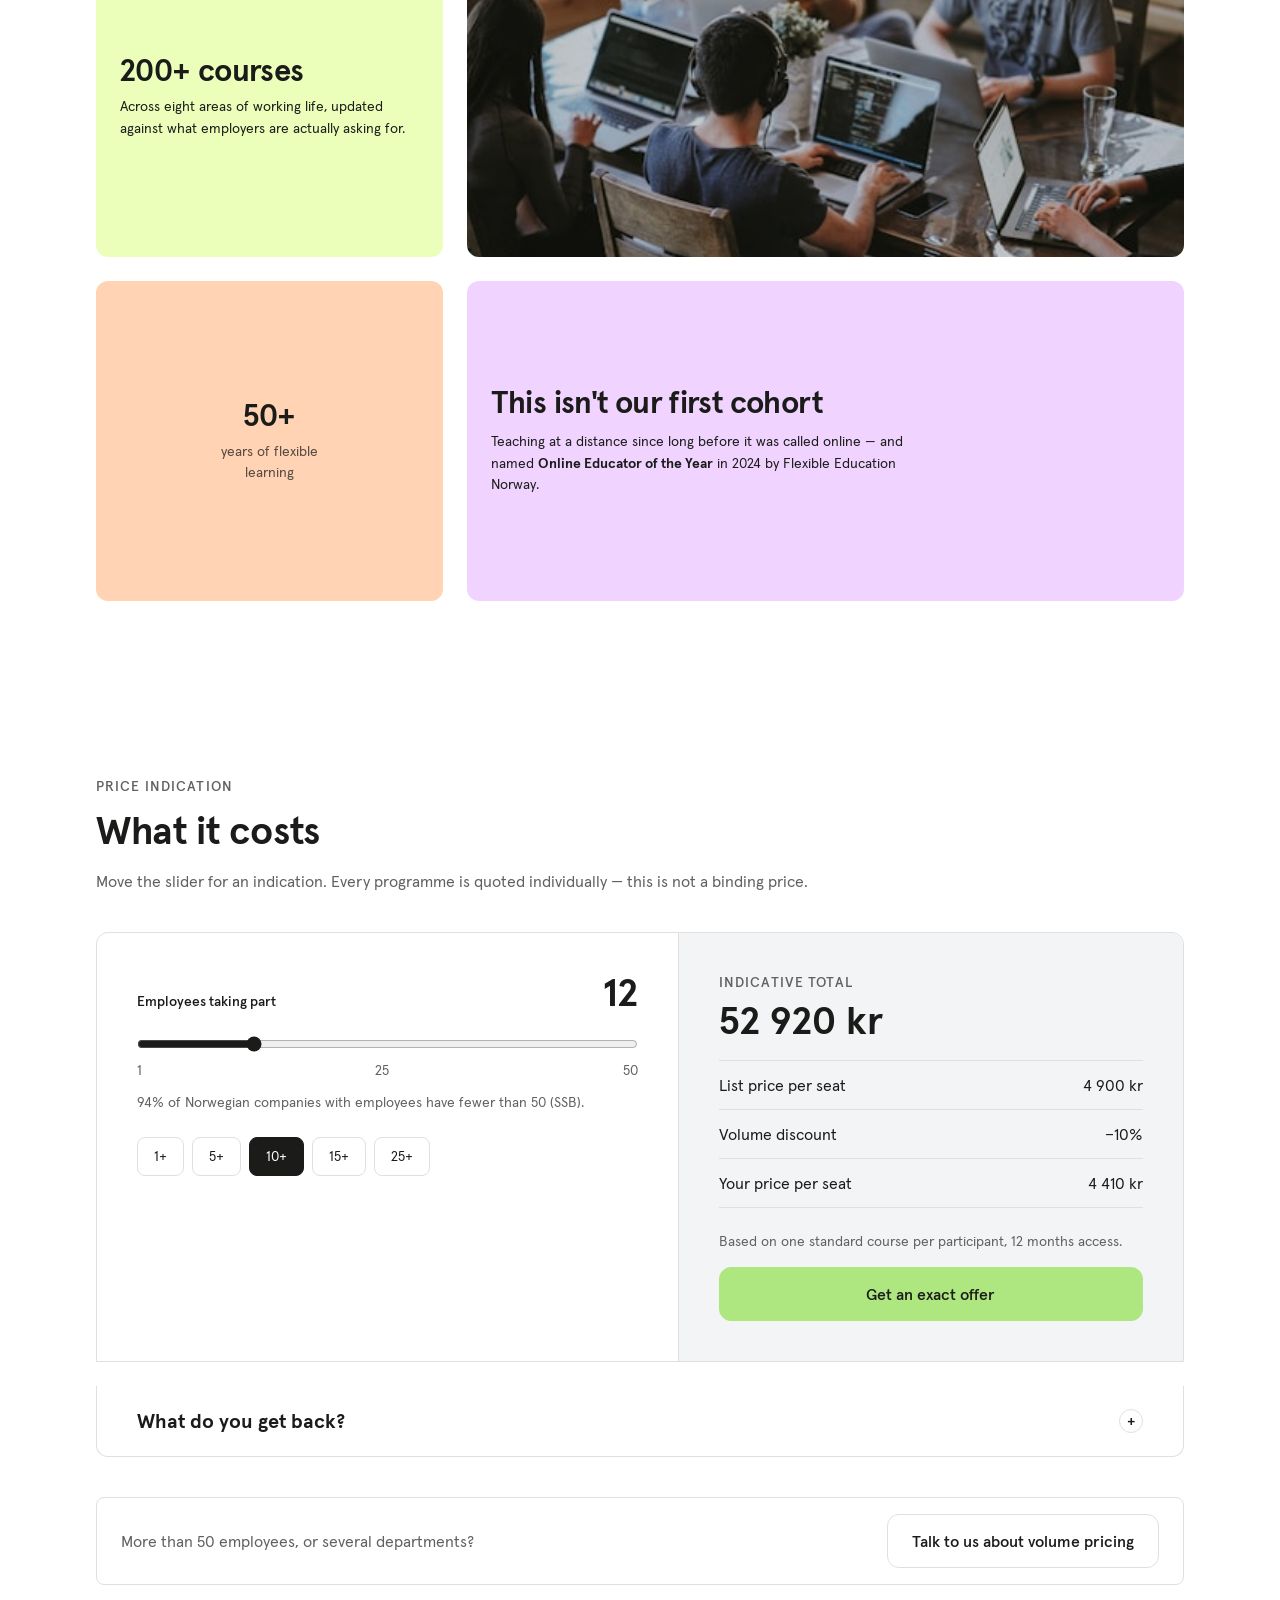
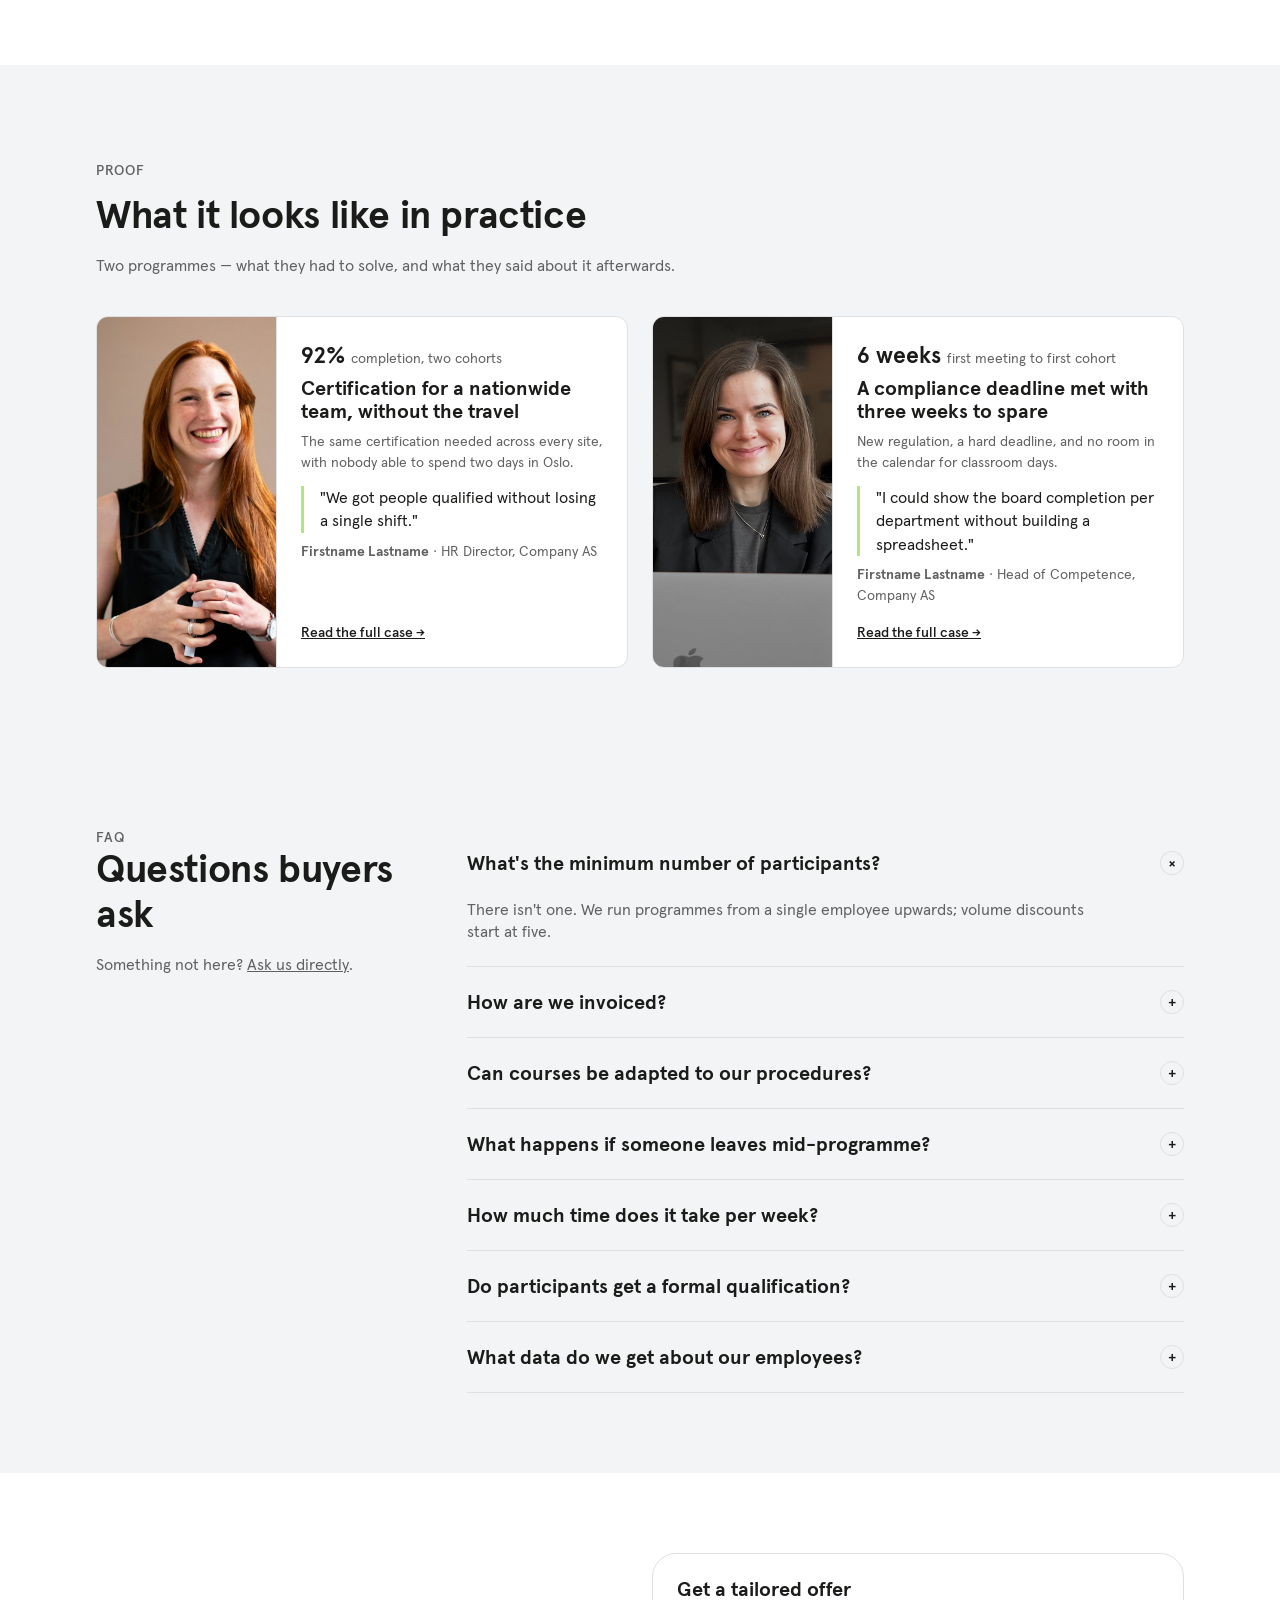
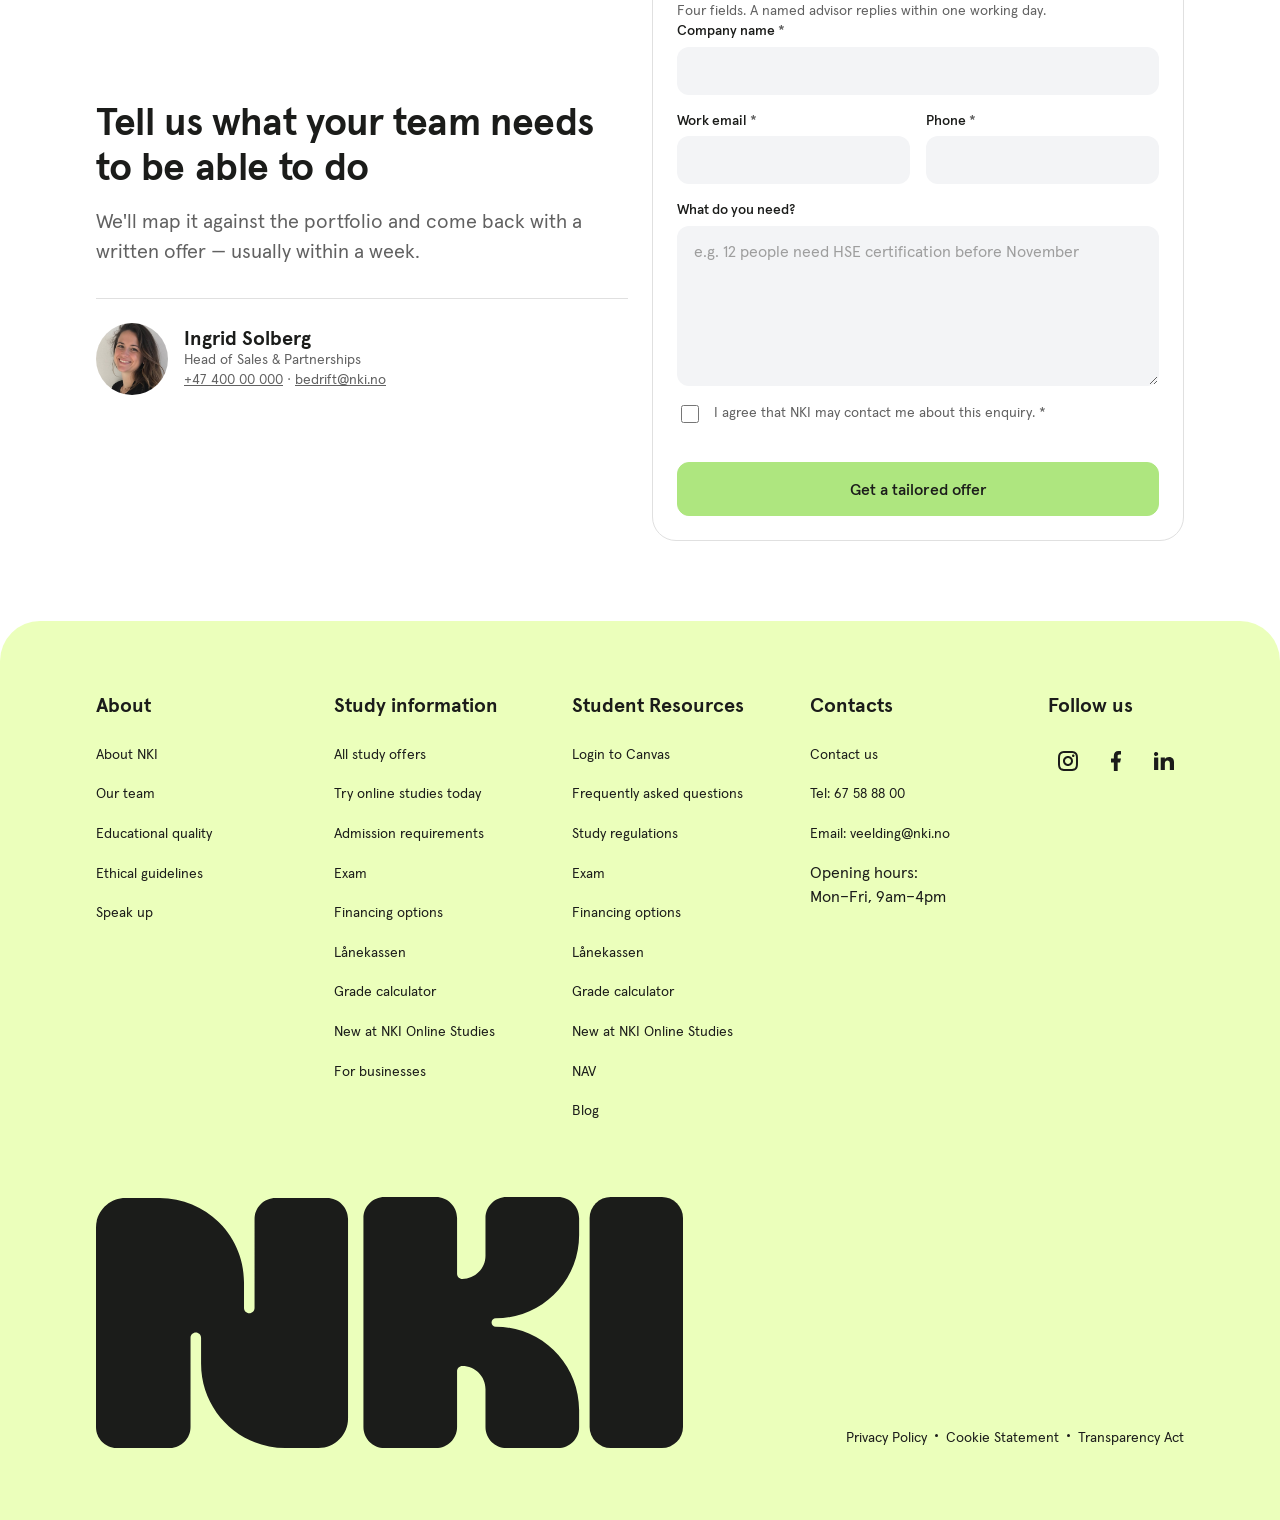
==== commit 0513a24c: "Business page: design-system tokens, real imagery, content cleanup Same content and section structur" ====
--- a/business-lofi.html
+++ b/business-lofi.html
@@ -3,123 +3,244 @@
 <head>
 <meta charset="utf-8">
 <meta name="viewport" content="width=device-width, initial-scale=1">
-<title>NKI For Business — Lo-fi wireframe (Stage 1)</title>
+<title>NKI For Business</title>
 
 <!--
-  STAGE 1 — LO-FI GREYSCALE WIREFRAME.  Throwaway file.
-  Self-contained on purpose: does NOT load wireframe.css, and uses a local --l-*
-  grey ramp so the design-system token rules that govern wireframe.css are not in
-  play here.  Stage 2 adds brand colour in this same file; Stage 3 ports the result
-  into index.html / wireframe.css as proper design-system tokens.
-
-  Purpose of this stage: validate SECTION ORDER, HIERARCHY and DENSITY only.
-  No photography, no brand, no icons.
+  STAGE 2 — DESIGN SYSTEM.  Same content and same section structure as the
+  Stage 1 lo-fi wireframe; only the surface changed.  The local --l-* grey ramp
+  is gone: every colour, spacing, radius and font-size now resolves through the
+  NKI design-system tokens declared in :root below, which mirror the
+  "NKI DESIGN SYSTEM — TOKENS" block of wireframe.css and, through it,
+  design-system/nki-design-tokens-and-text-styles.md.  Photo and icon
+  placeholders are replaced with real assets from images/design-system/.
+
+  Still self-contained: it does NOT load wireframe.css, so the token block is
+  duplicated here.  Stage 3 ports the result into index.html / wireframe.css.
 
   Press "G" to toggle the 1440 / 96 / 24 / 12-column grid overlay.
 -->
 
 <style>
 /* ─────────────────────────────────────────────────────────────
-   LO-FI TOKENS  (local, throwaway — not the design system)
+   FONT — Apercu, same faces the rest of the prototype loads.
+   This page stays self-contained (it does not link wireframe.css),
+   so the faces are declared here against the shared /fonts folder.
+   ───────────────────────────────────────────────────────────── */
+@font-face{font-family:'Apercu';src:url('fonts/apercu-regular.ttf') format('truetype');
+  font-weight:400;font-style:normal}
+@font-face{font-family:'Apercu';src:url('fonts/apercu-medium.ttf') format('truetype');
+  font-weight:500;font-style:normal}
+@font-face{font-family:'Apercu';src:url('fonts/apercu-bold.ttf') format('truetype');
+  font-weight:700;font-style:normal}
+
+/* ─────────────────────────────────────────────────────────────
+   NKI DESIGN SYSTEM — TOKENS
+   Mirrors the "NKI DESIGN SYSTEM — TOKENS" block of wireframe.css
+   1:1, which in turn mirrors
+   design-system/nki-design-tokens-and-text-styles.md.
+   The old local --l-* grey ramp is gone: every colour, spacing,
+   radius and font-size below resolves through these.
    ───────────────────────────────────────────────────────────── */
 :root{
-  /* grey ramp */
-  --l-0:#fff; --l-50:#f7f7f7; --l-100:#efefef; --l-200:#e4e4e4;
-  --l-300:#d2d2d2; --l-400:#b0b0b0; --l-500:#8a8a8a; --l-600:#666;
-  --l-700:#444; --l-800:#2a2a2a; --l-900:#161616;
-
-  /* grid spec from design-system/nki-design-tokens-and-text-styles.md §4 */
+  /* Primitives — colour */
+  --nki-green-100:  #ebffbb;
+  --nki-green-300:  #aee67f;
+  --nki-green-500:  #82cc52;
+  --nki-cream-50:   #fffef3;
+  --nki-white:      #ffffff;
+  --nki-black-900:  #1b1c1a;
+  --nki-gray-50:    #f3f4f6;
+  --nki-gray-200:   #e0e0e0;
+  --nki-gray-300:   #bcbbbb;
+  --nki-gray-400:   #9e9e9e;
+  --nki-gray-500:   #6b7280;
+  --nki-gray-600:   #616161;
+  --nki-white-a30:  rgba(255,255,255,.3);
+  --nki-white-a10:  rgba(255,255,255,.1);
+  --nki-orange-100: #ffd3b3;
+  --nki-purple-100: #f0d4ff;
+  --nki-red-500:    #ff3636;
+  --nki-blue-500:   #2e9bcc;
+  --nki-blue-700:   #0b5a78;
+
+  /* Semantic */
+  --bg-surface-primary:      var(--nki-white);
+  --bg-surface-secondary:    var(--nki-cream-50);
+  --bg-surface-inverse:      var(--nki-black-900);
+  --bg-subtle:               var(--nki-gray-50);
+  --text-primary:            var(--nki-black-900);
+  --text-secondary-on-white: var(--nki-gray-600);
+  --text-secondary-on-subtle:var(--nki-gray-500);
+  --text-placeholder:        var(--nki-gray-400);
+  --text-inverse:            var(--nki-white);
+  --icon-default:            var(--nki-black-900);
+  --border-default:          var(--nki-gray-200);
+  --border-on-dark:          var(--nki-white-a30);
+  --border-selected:         var(--nki-gray-500);
+  --border-focus:            var(--nki-blue-500);
+  --border-focus-on-brand:   var(--nki-blue-700);
+  --decorative-graphic-muted:var(--nki-gray-300);
+  --action-primary-default:  var(--nki-green-300);
+  --action-primary-hover:    var(--nki-green-500);
+  --action-graphic-accent:   var(--nki-green-500);
+  --state-hover-selected-bg: var(--nki-black-900);
+  --state-disabled-bg:       var(--nki-gray-200);
+  --state-disabled-text:     var(--nki-gray-400);
+  --feedback-positive-subtle-bg: var(--nki-green-100);
+  --accent-orange-subtle:    var(--nki-orange-100);
+  --accent-purple-subtle:    var(--nki-purple-100);
+  --feedback-error:          var(--nki-red-500);
+  --surface-footer-input-bg: var(--nki-white-a10);
+
+  /* Component */
+  --button-primary-text-on-green: var(--text-primary);
+  --button-primary-text-on-black: var(--text-inverse);
+  --button-secondary-text:        var(--text-primary);
+  --button-secondary-bg-hover:    var(--bg-subtle);
+  --input-bg-default:             var(--bg-subtle);
+  --input-border:                 var(--border-default);
+  --input-border-focus:           var(--border-focus);
+  --input-placeholder-text:       var(--text-placeholder);
+  --input-border-error:           var(--feedback-error);
+  --badge-bg:                     var(--feedback-positive-subtle-bg);
+  --card-bg-accent-orange:        var(--accent-orange-subtle);
+  --card-bg-accent-purple:        var(--accent-purple-subtle);
+
+  /* Spacing (4px base unit) */
+  --spacing-4:4px;   --spacing-8:8px;   --spacing-12:12px; --spacing-16:16px;
+  --spacing-20:20px; --spacing-24:24px; --spacing-32:32px; --spacing-40:40px;
+  --spacing-48:48px; --spacing-56:56px; --spacing-64:64px; --spacing-72:72px;
+  --spacing-80:80px; --spacing-96:96px;
+
+  /* Radius */
+  --radius-8:8px; --radius-12:12px; --radius-16:16px;
+  --radius-24:24px; --radius-32:32px; --radius-40:40px;
+
+  /* Font sizes */
+  --font-size-14:14px; --font-size-16:16px; --font-size-20:20px; --font-size-23:23px;
+  --font-size-25:25px; --font-size-26:26px; --font-size-29:29px; --font-size-31:31px;
+  --font-size-32:32px; --font-size-39:39px; --font-size-49:49px; --font-size-61:61px;
+
+  --font:'Apercu',-apple-system,BlinkMacSystemFont,'Segoe UI',Helvetica,Arial,sans-serif;
+
+  /* Layout primitives — grid/columns, grid/margin, grid/gutter */
   --frame:1440px; --margin:96px; --gutter:24px; --cols:12;
   --content:1248px;                        /* 1440 − (96 × 2) */
 
-  /* spacing scale (mirrors --spacing-* so Stage 3 maps 1:1) */
-  --s-4:4px; --s-8:8px; --s-12:12px; --s-16:16px; --s-20:20px; --s-24:24px;
-  --s-32:32px; --s-40:40px; --s-48:48px; --s-56:56px; --s-64:64px; --s-80:80px;
-
-  --rad:8px; --rad-lg:12px;
-
   /* DENSITY RULE for this rebuild: section rhythm is 64/80, never 96/128 */
-  --sec-y:var(--s-80);
+  --sec-y:var(--spacing-80);
 }
 
 *{box-sizing:border-box}
 html{scroll-behavior:smooth}
 body{
-  margin:0; background:var(--l-0); color:var(--l-900);
-  font:400 16px/1.5 "Helvetica Neue",Arial,sans-serif;
+  margin:0; background:var(--bg-surface-primary); color:var(--text-primary);
+  font:400 var(--font-size-16)/1.5 var(--font);
   -webkit-font-smoothing:antialiased;
 }
 img{max-width:100%;display:block}
 h1,h2,h3,h4,p{margin:0}
 button{font:inherit;cursor:pointer}
 a{color:inherit}
+::placeholder{color:var(--input-placeholder-text)}
 
 /* ── layout primitives ─────────────────────────────────────── */
 .wrap{max-width:var(--frame);margin:0 auto;padding:0 var(--margin)}
 .sec{padding:var(--sec-y) 0}
-.sec--alt{background:var(--l-50)}
-.sec--dark{background:var(--l-800);color:var(--l-0)}
+.sec--alt{background:var(--bg-subtle)}
 .grid{display:grid;grid-template-columns:repeat(var(--cols),1fr);gap:var(--gutter)}
 
-/* ── lo-fi type scale (maps to --font-size-* in Stage 3) ───── */
-.eyebrow{font-size:14px;letter-spacing:.08em;text-transform:uppercase;color:var(--l-600);font-weight:600}
-.h1{font-size:49px;line-height:1.1;font-weight:700;letter-spacing:-.02em}
-.h2{font-size:39px;line-height:1.15;font-weight:700;letter-spacing:-.01em}
-.h3{font-size:25px;line-height:1.25;font-weight:700}
-.h4{font-size:20px;line-height:1.3;font-weight:700}
-.lead{font-size:20px;line-height:1.5;color:var(--l-700)}
-.body{font-size:16px;line-height:1.6;color:var(--l-700)}
-.small{font-size:14px;line-height:1.5;color:var(--l-600)}
-
-.sec-hd{margin-bottom:var(--s-40);max-width:720px}
-.sec-hd .h2{margin-top:var(--s-12)}
-.sec-hd p{margin-top:var(--s-16)}
-
-/* ── lo-fi buttons ─────────────────────────────────────────── */
+/* ── type scale — the DS font-size tokens and the six confirmed
+   named text styles (Desktop H5/H6, Body, Small, Badge-Eyebrow) ── */
+.eyebrow{font-size:var(--font-size-14);line-height:1.4;letter-spacing:.08em;
+  text-transform:uppercase;color:var(--text-secondary-on-white);font-weight:500}
+.h1{font-size:var(--font-size-49);line-height:1.1;font-weight:700;letter-spacing:-.02em}
+.h2{font-size:var(--font-size-39);line-height:1.15;font-weight:700;letter-spacing:-.01em}
+.h3{font-size:var(--font-size-25);line-height:1.2;font-weight:700}
+.h4{font-size:var(--font-size-20);line-height:1.15;font-weight:700}
+.lead{font-size:var(--font-size-20);line-height:1.5;color:var(--text-secondary-on-white)}
+.body{font-size:var(--font-size-16);line-height:1.4;color:var(--text-secondary-on-white)}
+.small{font-size:var(--font-size-14);line-height:1.4;color:var(--text-secondary-on-white)}
+
+.sec-hd{margin-bottom:var(--spacing-40);max-width:720px}
+.sec-hd .h2{margin-top:var(--spacing-12)}
+.sec-hd p{margin-top:var(--spacing-16)}
+
+/* ── buttons — DS `button` component, Primary and Secondary ──
+   Primary is the lime fill with text/primary on it (button-primary/
+   bg-default + text-on-green); Secondary is the outlined variant
+   that hovers to bg/subtle. */
 .btn{
-  display:inline-flex;align-items:center;justify-content:center;gap:var(--s-8);
-  padding:14px var(--s-24);border-radius:var(--rad-lg);border:1px solid var(--l-900);
-  background:var(--l-900);color:var(--l-0);font-weight:600;font-size:16px;
-  text-decoration:none;
+  display:inline-flex;align-items:center;justify-content:center;gap:var(--spacing-8);
+  padding:14px var(--spacing-24);border-radius:var(--radius-12);
+  border:1px solid var(--action-primary-default);
+  background:var(--action-primary-default);color:var(--button-primary-text-on-green);
+  font-weight:500;font-size:var(--font-size-16);text-decoration:none;
 }
-.btn:hover{background:var(--l-700);border-color:var(--l-700)}
-.btn--ghost{background:transparent;color:var(--l-900)}
-.btn--ghost:hover{background:var(--l-100);border-color:var(--l-900)}
-.sec--dark .btn{background:var(--l-0);color:var(--l-900);border-color:var(--l-0)}
-.sec--dark .btn--ghost{background:transparent;color:var(--l-0);border-color:var(--l-0)}
-
-/* lo-fi stand-in for a Material Symbols icon */
+.btn:hover{background:var(--action-primary-hover);border-color:var(--action-primary-hover)}
+.btn:focus-visible{outline:2px solid var(--border-focus-on-brand);outline-offset:2px}
+.btn--ghost{background:transparent;color:var(--button-secondary-text);
+  border-color:var(--border-default)}
+.btn--ghost:hover{background:var(--button-secondary-bg-hover);
+  border-color:var(--border-default)}
+.btn--ghost:focus-visible{outline-color:var(--border-focus)}
+
+/* icon slot — DS icon-size/24 inside a bg/subtle tile */
 .ic{
-  width:40px;height:40px;flex:none;border-radius:var(--rad);
-  background:var(--l-200);border:1px dashed var(--l-400);
-  display:flex;align-items:center;justify-content:center;font-size:10px;color:var(--l-600);
+  width:40px;height:40px;flex:none;border-radius:var(--radius-8);
+  background:var(--bg-subtle);
+  display:flex;align-items:center;justify-content:center;
 }
-
-/* TODO flag — every unverified claim on this page carries one */
-.todo{
-  display:inline-block;margin-top:var(--s-8);padding:2px var(--s-8);
-  border:1px dashed var(--l-500);border-radius:4px;
-  font-size:11px;letter-spacing:.04em;text-transform:uppercase;color:var(--l-600);
-  background:repeating-linear-gradient(45deg,transparent,transparent 4px,var(--l-100) 4px,var(--l-100) 8px);
-}
+.ic img{width:24px;height:24px}
 
 /* ═══════════════════════════════════════════════════════════
-   SITE CHROME — stub only.  The real header/footer and the
-   .mob-* hamburger menu already exist in index.html and MUST
-   NOT be touched.  These are placeholders so the page reads
-   in context.
+   SITE CHROME.  Header and footer are both the design-system ones
+   now.  The .mob-* hamburger menu already exists in index.html and
+   MUST NOT be touched.
    ═══════════════════════════════════════════════════════════ */
-.stub-header{
-  height:88px;border-bottom:1px solid var(--l-300);background:var(--l-0);
-  position:sticky;top:0;z-index:20;
-}
-.stub-header .wrap{height:100%;display:flex;align-items:center;gap:var(--s-32)}
-.stub-logo{width:96px;height:28px;background:var(--l-300);border-radius:4px;flex:none}
-.stub-nav{display:flex;gap:var(--s-24);font-size:15px;color:var(--l-600)}
-.stub-nav a{text-decoration:none}
-.stub-nav a:hover{text-decoration:underline}
-.stub-nav b{color:var(--l-900)}
-.stub-header .spacer{flex:1}
+/* The real design-system header (Figma 1193:29131), not a stub: 20px of
+   vertical padding around 48px of content, which lands on the same 88px the
+   placeholder occupied — so nothing below it shifts. */
+.hd{background:var(--bg-surface-primary);position:sticky;top:0;z-index:20;
+  padding:var(--spacing-20) 0}
+.hd-in{display:flex;align-items:center;gap:var(--spacing-24)}
+.hd-left{display:flex;align-items:center;gap:var(--spacing-24);flex:none}
+.hd-logo{display:block;flex:none}
+.hd-logo img{width:98px;height:40px;object-fit:contain}
+.hd-tabs{display:flex;align-items:center;gap:var(--spacing-8)}
+.hd-tab{display:inline-flex;align-items:center;gap:var(--spacing-8);height:40px;
+  padding:var(--spacing-8);border-radius:var(--radius-8);font-size:var(--font-size-16);
+  font-weight:500;color:var(--text-primary);text-decoration:none;white-space:nowrap}
+.hd-tab:hover{background:var(--bg-subtle)}
+/* the one tab that is the current section carries the lime, as in the design */
+.hd-tab--feat{background:var(--badge-bg)}
+.hd-tab--feat:hover{background:var(--action-primary-default)}
+/* icon boxes are sized separately from the glyph inside them: the design's
+   20/24px boxes hold 10x6 and 20x20 leaves, and squashing that to one size
+   would distort the artwork */
+.hd-ic{display:flex;align-items:center;justify-content:center;flex:none}
+.hd-ic--20{width:20px;height:20px}
+.hd-ic--24{width:24px;height:24px}
+.hd-chev{width:10px;height:6.17px}
+/* search shrinks before anything else does — it is the only elastic element
+   in the row */
+.hd-search{flex:1 1 480px;max-width:480px;min-width:0;height:48px;
+  display:flex;align-items:center;gap:var(--spacing-16);
+  padding:10px var(--spacing-16) 10px var(--spacing-8);
+  border:1px solid var(--input-border);border-radius:var(--radius-12);
+  background:var(--bg-surface-primary);text-decoration:none}
+.hd-search:hover{border-color:var(--border-selected)}
+.hd-search-ic{width:32px;height:32px;flex:none;border-radius:var(--radius-8);
+  background:var(--bg-subtle);display:flex;align-items:center;justify-content:center}
+.hd-search-ic img{width:12px;height:12px}
+.hd-search-ph{font-size:var(--font-size-16);color:var(--text-placeholder);
+  white-space:nowrap;overflow:hidden;text-overflow:ellipsis}
+.hd-actions{display:flex;align-items:center;gap:var(--spacing-8);margin-left:auto;flex:none}
+.hd-login{height:48px;padding:12px var(--spacing-16);font-weight:500}
+.hd-cart{width:40px;height:40px;display:flex;align-items:center;justify-content:center;
+  border-radius:var(--radius-8)}
+.hd-cart:hover{background:var(--bg-subtle)}
+.hd-cart img{width:20px;height:20px}
 
 /* ═══════════════════════════════════════════════════════════
    FORM ELEMENTS — SHARED
@@ -127,38 +248,43 @@
    newsletter. Kept as its own block, not nested under any one
    section, because deleting that section takes these with it.
    ═══════════════════════════════════════════════════════════ */
-.hs-slot{margin-bottom:var(--s-24);padding:var(--s-12);border:1px dashed var(--l-400);
-  border-radius:4px;font-size:12px;color:var(--l-600);background:var(--l-50)}
-.f-row{display:grid;grid-template-columns:1fr 1fr;gap:var(--s-16);margin-bottom:var(--s-16)}
+.f-row{display:grid;grid-template-columns:1fr 1fr;gap:var(--spacing-16);
+  margin-bottom:var(--spacing-16)}
 .f-row--1{grid-template-columns:1fr}
 .f-field{display:flex;flex-direction:column;gap:6px}
-.f-label{font-size:14px;font-weight:600}
-.f-label .req{color:var(--l-600)}
+.f-label{font-size:var(--font-size-14);line-height:1.4;font-weight:500}
+.f-label .req{color:var(--text-secondary-on-white)}
 .f-input,.f-select,.f-textarea{
-  width:100%;padding:12px var(--s-16);border:1px solid var(--l-400);
-  border-radius:var(--rad);background:var(--l-0);font:inherit;font-size:15px;color:var(--l-900);
+  width:100%;padding:12px var(--spacing-16);border:1px solid var(--input-border);
+  border-radius:var(--radius-8);background:var(--bg-surface-primary);
+  font:inherit;font-size:var(--font-size-16);color:var(--text-primary);
 }
-.f-input:focus,.f-select:focus,.f-textarea:focus{outline:2px solid var(--l-900);outline-offset:1px;border-color:var(--l-900)}
+.f-input:focus,.f-select:focus,.f-textarea:focus{outline:2px solid var(--input-border-focus);
+  outline-offset:1px;border-color:var(--input-border-focus)}
 .f-textarea{min-height:104px;resize:vertical}
-.f-err{font-size:13px;color:var(--l-900);font-weight:600;display:none}
-.f-field.is-err .f-input,.f-field.is-err .f-select{border-color:var(--l-900);border-width:2px}
+.f-err{font-size:var(--font-size-14);color:var(--feedback-error);font-weight:500;display:none}
+.f-field.is-err .f-input,.f-field.is-err .f-select{border-color:var(--input-border-error);
+  border-width:2px}
 .f-field.is-err .f-err{display:block}
 /* consent checkboxes are UNBUNDLED — one purpose per box (heuristic finding) */
-.f-check{display:flex;gap:var(--s-12);align-items:flex-start;margin-bottom:var(--s-12)}
-.f-check input{margin-top:3px;width:18px;height:18px;flex:none;accent-color:var(--l-800)}
-.f-check label{font-size:14px;line-height:1.45;color:var(--l-700)}
-.f-submit{margin-top:var(--s-16);width:100%}
-.f-check + .btn.f-submit{margin-top:var(--s-24)}
-.f-foot{margin-top:var(--s-12);font-size:13px;color:var(--l-600)}
-.form-done{display:none;text-align:center;padding:var(--s-40) var(--s-16)}
-.form-done .h3{margin-bottom:var(--s-12)}
+.f-check{display:flex;gap:var(--spacing-12);align-items:flex-start;
+  margin-bottom:var(--spacing-12)}
+.f-check input{margin-top:3px;width:18px;height:18px;flex:none;
+  accent-color:var(--action-graphic-accent)}
+.f-check label{font-size:var(--font-size-14);line-height:1.45;
+  color:var(--text-secondary-on-white)}
+.f-submit{margin-top:var(--spacing-16);width:100%}
+.f-check + .btn.f-submit{margin-top:var(--spacing-24)}
+.f-foot{margin-top:var(--spacing-12);font-size:var(--font-size-14);
+  color:var(--text-secondary-on-white)}
+.form-done{display:none;text-align:center;padding:var(--spacing-40) var(--spacing-16)}
+.form-done .h3{margin-bottom:var(--spacing-12)}
 /* success state — applies to the hero card and the closing card */
-.is-done .form-live,
-.is-done .hs-slot{display:none}
+.is-done .form-live{display:none}
 .is-done .form-done{display:block}
-/* avatar, used by the contact block under each form */
-.contact-av{width:72px;height:72px;border-radius:50%;background:var(--l-200);
-  border:1px dashed var(--l-400);flex:none}
+/* avatar, used by the contact block under each form — a real photograph now */
+.contact-av{width:72px;height:72px;border-radius:50%;flex:none;
+  object-fit:cover;background:var(--bg-subtle)}
 
 /* ═══════════════════════════════════════════════════════════
    1 · HERO   (priority 7 — benefit-led headline + conversion CTA)
@@ -170,38 +296,61 @@
    but still short of a full viewport, which was the actual density complaint —
    the trusted-by row stays visible below the fold on a normal laptop screen.
    NB: estimated from the box model, not yet measured in a browser. */
-.hero{padding:var(--s-48) 0;border-bottom:1px solid var(--l-200)}
+.hero{padding:var(--spacing-40) 0;border-bottom:1px solid var(--border-default)}
 .hero-grid{align-items:center}
+/* 6 + 5 columns with the odd one as the gap between them: the Figma frame
+   runs 577px of copy against a 506px card, which is what that split gives
+   at 1440. */
 .hero-copy{grid-column:span 6}
-.hero-form-col{grid-column:span 6}
-.hero .h1{margin-top:var(--s-12)}
-.hero-sub{margin-top:var(--s-20);max-width:34em}
-.hero-calc{margin-top:var(--s-24)}
-.hero-facts{
-  display:flex;gap:var(--s-32);margin-top:var(--s-32);
-  padding-top:var(--s-24);border-top:1px solid var(--l-200);flex-wrap:wrap;
-}
+.hero-form-col{grid-column:8 / span 5}
+/* headline is set as two rows so the highlight chip can sit inline on the
+   first one without its padding pushing the second line off its leading */
+.hero-ttl{display:flex;flex-direction:column;align-items:flex-start;
+  margin-top:var(--spacing-4);font-size:var(--font-size-61);line-height:1.15;
+  letter-spacing:0}
+.hero-ttl-row{display:flex;align-items:baseline;gap:var(--spacing-8);flex-wrap:wrap}
+.hero-ttl .hl{background:var(--feedback-positive-subtle-bg);border-radius:var(--radius-12);
+  padding:var(--spacing-8) var(--spacing-12)}
+.hero-sub{margin-top:var(--spacing-12);max-width:560px}
+.hero-calc{margin-top:var(--spacing-24)}
+/* no rule above the stats in the design — the whitespace does that job */
+/* one row, always: the captions share the space rather than wrapping the
+   third stat onto a line of its own */
+.hero-facts{display:flex;gap:var(--spacing-40);margin-top:var(--spacing-48);flex-wrap:nowrap}
+.hero-facts > div{flex:1 1 0;min-width:0}
 
 /* ── HERO LEAD FORM — objective 1, above the fold ───────────
    Deliberately short: four fields is the most a cold visitor will
    fill in. The long qualifying form lives in §8 for people who
    scroll. Both post to the same HubSpot slot. */
-.hero-form{border:1px solid var(--l-400);border-radius:var(--rad-lg);
-  padding:var(--s-24);background:var(--l-50)}
-.hero-form-hd{margin-bottom:var(--s-16)}
-.hero-form-hd .h4{margin-bottom:var(--s-4)}
-.hero-form .f-row{margin-bottom:var(--s-12)}
-.hero-form .f-textarea{min-height:72px}
-.hero-form .hs-slot{margin-bottom:var(--s-16)}
-/* named contact sitting under the form — same person as §8 and the closing
-   section, repeated here so the call-don't-fill-in buyer is served above the fold */
-.form-contact{display:flex;align-items:center;gap:var(--s-16);margin-top:var(--s-20)}
+.hero-form{border:1px solid var(--border-default);border-radius:var(--radius-24);
+  padding:var(--spacing-24);background:var(--bg-surface-primary)}
+.hero-form .f-row{margin-bottom:var(--spacing-16)}
+/* fields are filled, not outlined, in the design — the border comes off and
+   input/bg-default does the containing */
+.hero-form .f-input,.hero-form .f-textarea{
+  background:var(--input-bg-default);border-color:transparent;
+  border-radius:var(--radius-12);font-size:var(--font-size-16)}
+.hero-form .f-input{height:48px}
+.hero-form .f-textarea{min-height:160px}
+/* named contact — the design puts it INSIDE the card as its header, which
+   serves the call-don't-fill-in buyer before they read a single field */
+.form-contact{display:flex;align-items:flex-start;gap:var(--spacing-12);
+  margin-top:var(--spacing-20)}
 .form-contact .contact-av{width:56px;height:56px}
-.form-contact-name{font-size:16px;font-weight:700;line-height:1.3}
+.form-contact-name{font-size:var(--font-size-16);font-weight:700;line-height:1.3}
 .form-contact .small{margin-top:2px}
-.form-contact a{font-weight:600}
-.fact-n{font-size:25px;font-weight:700;line-height:1.1}
-.fact-l{font-size:13px;color:var(--l-600);margin-top:2px;max-width:14em}
+.form-contact a{font-weight:500}
+.form-contact--hd{margin-top:0;margin-bottom:var(--spacing-16);
+  padding-bottom:var(--spacing-24);border-bottom:1px solid var(--border-default)}
+.form-contact--hd .form-contact-name{font-size:var(--font-size-20);line-height:1.2}
+.form-contact-main{flex:1;display:flex;align-items:center;justify-content:space-between;
+  gap:var(--spacing-16);flex-wrap:wrap}
+.form-contact-methods{display:flex;flex-direction:column;gap:var(--spacing-8)}
+.form-contact-methods .small{margin-top:0}
+.fact-n{font-size:var(--font-size-31);font-weight:700;line-height:1.15}
+.fact-l{font-size:var(--font-size-14);line-height:1.4;
+  color:var(--text-secondary-on-white);margin-top:var(--spacing-8)}
 
 /* ═══════════════════════════════════════════════════════════
    2 · TRUSTED BY   (priority 3 — customer logos, not press)
@@ -209,12 +358,13 @@
    pass of the logo list and cloned exactly once for the loop —
    that is the fix for the current page repeating logos in-viewport.
    ═══════════════════════════════════════════════════════════ */
-.trusted{padding:var(--s-40) 0;border-bottom:1px solid var(--l-200)}
-.trusted .wrap{display:flex;align-items:center;gap:var(--s-40)}
-.trusted-lbl{flex:none;font-size:14px;color:var(--l-600);font-weight:600;max-width:9em}
+.trusted{padding:var(--spacing-40) 0;border-bottom:1px solid var(--border-default)}
+.trusted .wrap{display:flex;align-items:center;gap:var(--spacing-40)}
+.trusted-lbl{flex:none;font-size:var(--font-size-14);line-height:1.4;
+  color:var(--text-secondary-on-white);font-weight:500;max-width:9em}
 /* static customer-logo row — see the markup comment for why this is not a marquee */
 .logo-row{flex:1;display:flex;align-items:center;justify-content:space-between;
-  gap:var(--s-24);flex-wrap:wrap}
+  gap:var(--spacing-24);flex-wrap:wrap}
 /* Real customer logo, forced to black and white so no single brand colour
    dominates. Every logo gets an IDENTICAL 150x40 slot and is contained inside
    it, so the row has one height and one consistent cell size regardless of the
@@ -230,14 +380,17 @@
    problem, solution, effect — read left to right. Nothing here is
    a link: these boxes make the case in text, they don't route.
    ═══════════════════════════════════════════════════════════ */
-.fact-boxes{grid-column:span 12;display:grid;grid-template-columns:repeat(3,1fr);gap:var(--gutter)}
+.fact-boxes{grid-column:span 12;display:grid;grid-template-columns:repeat(3,1fr);
+  gap:var(--gutter)}
 /* No hover state on purpose. The old cards were clickable and had to
    advertise it; these must read as flat text so nobody hunts for a target
    that isn't there. */
 .fact-box{
   position:relative;
-  border:1px solid var(--l-300);border-radius:var(--rad-lg);padding:var(--s-24);
-  background:var(--l-0);display:flex;flex-direction:column;gap:var(--s-12);
+  border:1px solid var(--border-default);border-radius:var(--radius-12);
+  padding:var(--spacing-24);
+  background:var(--bg-surface-primary);display:flex;flex-direction:column;
+  gap:var(--spacing-12);
 }
 /* arrows sit IN the gutter between boxes, so the three read as one chain
    rather than three parallel claims. Pseudo-element with an empty CSS alt:
@@ -247,14 +400,17 @@
   content:"→" / "";
   position:absolute;top:50%;right:calc(var(--gutter) / -2);
   transform:translate(50%,-50%);
-  font-size:18px;line-height:1;color:var(--l-600);pointer-events:none;
+  font-size:var(--font-size-20);line-height:1;color:var(--text-secondary-on-white);
+  pointer-events:none;
 }
 /* the step marker doubles as the box label, so the three read as a sequence */
-.fact-tag{font-size:12px;font-weight:700;letter-spacing:.08em;text-transform:uppercase;
-  color:var(--l-700);display:flex;align-items:center;gap:var(--s-8)}
-.fact-tag::before{content:"";width:24px;height:1px;background:var(--l-400);flex:none}
+.fact-tag{font-size:var(--font-size-14);font-weight:700;letter-spacing:.08em;
+  text-transform:uppercase;color:var(--text-primary);display:flex;align-items:center;
+  gap:var(--spacing-8)}
+.fact-tag::before{content:"";width:24px;height:1px;
+  background:var(--decorative-graphic-muted);flex:none}
 .fact-box .h4{margin-top:0}
-.fact-box .body{font-size:15px}
+.fact-box .body{font-size:var(--font-size-16)}
 
 /* ═══════════════════════════════════════════════════════════
    4 · WHAT YOU GET AS AN EMPLOYER   (priority 6)
@@ -262,46 +418,50 @@
    completion, reporting, administration.
    ═══════════════════════════════════════════════════════════ */
 .ben-hd{grid-column:span 4}
-.ben-list{grid-column:span 8;display:grid;grid-template-columns:1fr 1fr;gap:var(--s-32) var(--gutter)}
-.ben{display:flex;gap:var(--s-16)}
-.ben .h4{margin-bottom:var(--s-8)}
-.ben-portfolio{grid-column:span 12;margin-top:var(--s-56);padding-top:var(--s-40);
-  border-top:1px solid var(--l-300)}
+.ben-list{grid-column:span 8;display:grid;grid-template-columns:1fr 1fr;
+  gap:var(--spacing-32) var(--gutter)}
+.ben{display:flex;gap:var(--spacing-16)}
+.ben .h4{margin-bottom:var(--spacing-8)}
+.ben-portfolio{grid-column:span 12;margin-top:var(--spacing-56);
+  padding-top:var(--spacing-40);border-top:1px solid var(--border-default)}
 /* course-area showcase — replaced the row of small chips, which under-sold
    the range. Each area is a real destination, not a label. */
 .cat-grid{display:grid;grid-template-columns:repeat(4,1fr);gap:var(--gutter);
-  margin-top:var(--s-32)}
-.cat{border:1px solid var(--l-300);border-radius:var(--rad-lg);padding:var(--s-20);
-  background:var(--l-0);display:flex;flex-direction:column;gap:var(--s-8);
+  margin-top:var(--spacing-32)}
+.cat{border:1px solid var(--border-default);border-radius:var(--radius-12);
+  padding:var(--spacing-20);
+  background:var(--bg-surface-primary);display:flex;flex-direction:column;
+  gap:var(--spacing-8);
   text-decoration:none;transition:border-color .15s,background .15s;overflow:hidden}
-.cat:hover,.cat:focus-visible{border-color:var(--l-900);background:var(--l-50)}
+.cat:hover,.cat:focus-visible{border-color:var(--border-selected);background:var(--bg-subtle)}
 /* the photo runs the full width of the card, so it pulls back out through the
    card's own padding rather than the card losing its padding for everything
-   else. aspect-ratio keeps all ten crops identical whatever the column width. */
-.cat-ph{margin:calc(var(--s-20) * -1) calc(var(--s-20) * -1) var(--s-4);
-  aspect-ratio:16 / 10;background:var(--l-200);
-  border-bottom:1px solid var(--l-300);
-  display:flex;align-items:center;justify-content:center;
-  font-size:11px;letter-spacing:.06em;text-transform:uppercase;color:var(--l-600)}
-.cat-ttl{font-size:16px;font-weight:700;line-height:1.3}
-.cat-sub{font-size:13px;line-height:1.4;color:var(--l-600);flex:1}
-.cat-n{font-size:13px;font-weight:600;color:var(--l-700)}
+   else. aspect-ratio keeps all eight crops identical whatever the column width. */
+.cat-ph{margin:calc(var(--spacing-20) * -1) calc(var(--spacing-20) * -1) var(--spacing-4);
+  aspect-ratio:16 / 10;background:var(--bg-subtle);
+  border-bottom:1px solid var(--border-default);display:block;overflow:hidden}
+.cat-ph img{width:100%;height:100%;object-fit:cover}
+.cat-ttl{font-size:var(--font-size-16);font-weight:700;line-height:1.3}
+.cat-sub{font-size:var(--font-size-14);line-height:1.4;
+  color:var(--text-secondary-on-white);flex:1}
+.cat-n{font-size:var(--font-size-14);font-weight:500;color:var(--text-primary)}
 /* heading and catalogue CTA on one line — the button is the section's own
    escape hatch, so it belongs level with the heading, not buried under the
    grid where it read as a footnote. */
 .cat-hd{display:flex;align-items:center;justify-content:space-between;
-  gap:var(--s-24);flex-wrap:wrap}
+  gap:var(--spacing-24);flex-wrap:wrap}
 .cat-hd .sec-hd{margin-bottom:0}
 .cat-hd .btn{flex:none}
-.cat-foot{display:flex;align-items:center;gap:var(--s-24);margin-top:var(--s-24);
-  flex-wrap:wrap}
+.cat-foot{display:flex;align-items:center;gap:var(--spacing-24);
+  margin-top:var(--spacing-24);flex-wrap:wrap}
 .cat-foot .small{max-width:42ch}
 
 /* ═══════════════════════════════════════════════════════════
    5 · WHY NKI   (objectives 3 and 4 — quality and brand trust)
    Bento grid: a big number set against a block of copy, tile by
    tile, so the claims are scannable instead of a paragraph.
-   Tonal greys stand in for what will be brand colour at Stage 2.
+   The tile fills are design-system surfaces: bg/subtle, the lime
+   badge surface, and the inverse surface for the number tile.
    ═══════════════════════════════════════════════════════════ */
 .sec-hd.is-centered{margin-left:auto;margin-right:auto;text-align:center;max-width:64ch}
 /* Three columns, with tiles spanning 1 or 2. A fixed 1fr/2fr pair can't work:
@@ -309,93 +469,115 @@
    have to swap sides between rows. Spans handle that; a two-column template
    would drop row 2's copy into the narrow column. */
 .bento{display:grid;grid-template-columns:repeat(3,1fr);gap:var(--gutter)}
-.bt{border-radius:var(--rad-lg);padding:var(--s-24);display:flex;
-  flex-direction:column;justify-content:center;gap:var(--s-8);min-height:320px}
+.bt{border-radius:var(--radius-12);padding:var(--spacing-24);display:flex;
+  flex-direction:column;justify-content:center;gap:var(--spacing-8);min-height:320px}
 .bt--narrow{grid-column:span 1}
 .bt--wide{grid-column:span 2}
-.bt--fill1{background:var(--l-200)}
-.bt--fill4{background:var(--l-900);color:var(--l-0)}
-.bt--fill5{background:var(--l-100)}
-.bt-big{font-size:31px;font-weight:700;line-height:1.05;letter-spacing:-.02em}
-.bt-body{font-size:14px;line-height:1.55;max-width:56ch}
-.bt .h3{font-size:20px;margin-bottom:var(--s-4)}
+.bt--fill1{background:var(--feedback-positive-subtle-bg)}
+.bt--fill4{background:var(--card-bg-accent-orange)}
+.bt--fill5{background:var(--card-bg-accent-purple)}
+/* the three tile headlines are one size — the two figures and the statement
+   are the same order of claim, so they are set on the same token */
+.bt-big{font-size:var(--font-size-31);font-weight:700;line-height:1.05;letter-spacing:-.02em}
+.bt-body{font-size:var(--font-size-14);line-height:1.55;max-width:56ch}
+.bt .h3{font-size:var(--font-size-31);line-height:1.05;letter-spacing:-.02em;
+  margin-bottom:var(--spacing-4)}
 /* the number tiles: one enormous figure, one caption, nothing else */
 .bt--num{align-items:center;text-align:center}
-.bt-num{font-size:56px;font-weight:700;line-height:1;letter-spacing:-.03em}
-.bt-cap{font-size:13px;opacity:.75;max-width:16ch}
-/* photo tile */
-.bt--photo{padding:0;background:var(--l-200);border:1px dashed var(--l-400);
-  align-items:center;justify-content:center}
-.bt-ph{font-size:12px;letter-spacing:.06em;text-transform:uppercase;color:var(--l-600)}
+.bt-num{font-size:var(--font-size-31);font-weight:700;line-height:1.05;letter-spacing:-.02em}
+.bt-cap{font-size:var(--font-size-14);opacity:.75;max-width:16ch}
+/* photo tile — a real photograph now, not a placeholder box */
+/* absolutely positioned so the photograph fills the tile instead of setting
+   its height — otherwise the image's own ratio inflates the whole bento row */
+.bt--photo{padding:0;background:var(--bg-subtle);overflow:hidden;position:relative}
+.bt--photo img{position:absolute;inset:0;width:100%;height:100%;object-fit:cover}
 
 /* ═══════════════════════════════════════════════════════════
    7 · WHAT IT COSTS   (priority 4)
    Rescaled to the market we actually sell to: 94% of Norwegian
    companies with employees have <50 (SSB).  Range 1–50, default 12.
    ═══════════════════════════════════════════════════════════ */
-.calc{grid-column:span 12;border:1px solid var(--l-300);border-radius:var(--rad-lg);
-  background:var(--l-0);display:grid;grid-template-columns:1.15fr 1fr;overflow:hidden}
-.calc-in{padding:var(--s-40)}
-.calc-out{padding:var(--s-40);background:var(--l-100);border-left:1px solid var(--l-300);
-  display:flex;flex-direction:column}
-.seat-row{display:flex;align-items:baseline;justify-content:space-between;gap:var(--s-16)}
-.seat-n{font-size:39px;font-weight:700;line-height:1}
-input[type=range]{width:100%;margin:var(--s-24) 0 var(--s-8);accent-color:var(--l-800)}
-.scale{display:flex;justify-content:space-between;font-size:12px;color:var(--l-600)}
-.tiers{display:flex;gap:var(--s-8);flex-wrap:wrap;margin-top:var(--s-24)}
-.tier{padding:8px var(--s-16);border:1px solid var(--l-300);border-radius:var(--rad);
-  background:var(--l-0);font-size:14px}
-.tier.is-on{background:var(--l-900);color:var(--l-0);border-color:var(--l-900)}
-.calc-total{font-size:39px;font-weight:700;line-height:1;margin-top:var(--s-8)}
-.calc-rows{margin-top:var(--s-20);border-top:1px solid var(--l-300)}
-.calc-row{display:flex;justify-content:space-between;padding:var(--s-12) 0;
-  border-bottom:1px solid var(--l-300);font-size:15px}
-.calc-note{margin-top:auto;padding-top:var(--s-24)}
-.btn--block{width:100%;margin-top:var(--s-16)}
+.calc{grid-column:span 12;border:1px solid var(--border-default);
+  border-radius:var(--radius-12);
+  background:var(--bg-surface-primary);display:grid;grid-template-columns:1.15fr 1fr;
+  overflow:hidden}
+.calc-in{padding:var(--spacing-40)}
+.calc-out{padding:var(--spacing-40);background:var(--bg-subtle);
+  border-left:1px solid var(--border-default);display:flex;flex-direction:column}
+.seat-row{display:flex;align-items:baseline;justify-content:space-between;
+  gap:var(--spacing-16)}
+.seat-n{font-size:var(--font-size-39);font-weight:700;line-height:1}
+input[type=range]{width:100%;margin:var(--spacing-24) 0 var(--spacing-8);
+  accent-color:var(--bg-surface-inverse)}
+.scale{display:flex;justify-content:space-between;font-size:var(--font-size-14);
+  color:var(--text-secondary-on-white)}
+.tiers{display:flex;gap:var(--spacing-8);flex-wrap:wrap;margin-top:var(--spacing-24)}
+.tier{padding:8px var(--spacing-16);border:1px solid var(--border-default);
+  border-radius:var(--radius-8);background:var(--bg-surface-primary);
+  font-size:var(--font-size-14)}
+.tier.is-on{background:var(--state-hover-selected-bg);color:var(--text-inverse);
+  border-color:var(--state-hover-selected-bg)}
+.calc-total{font-size:var(--font-size-39);font-weight:700;line-height:1;
+  margin-top:var(--spacing-8)}
+.calc-rows{margin-top:var(--spacing-20);border-top:1px solid var(--border-default)}
+.calc-row{display:flex;justify-content:space-between;padding:var(--spacing-12) 0;
+  border-bottom:1px solid var(--border-default);font-size:var(--font-size-16)}
+.calc-note{margin-top:auto;padding-top:var(--spacing-24)}
+.btn--block{width:100%;margin-top:var(--spacing-16)}
 
 /* ── ROI block, carried over from the old page ──────────────
    Progressive disclosure: collapsed by default so the price
    indication itself stays the primary read and the calculator
    still fits one screen. Every value from the old model is kept. */
-.roi{grid-column:span 12;border:1px solid var(--l-300);border-top:0;
-  border-radius:0 0 var(--rad-lg) var(--rad-lg);background:var(--l-0)}
-.calc{border-radius:var(--rad-lg) var(--rad-lg) 0 0}
+.roi{grid-column:span 12;border:1px solid var(--border-default);border-top:0;
+  border-radius:0 0 var(--radius-12) var(--radius-12);background:var(--bg-surface-primary)}
+.calc{border-radius:var(--radius-12) var(--radius-12) 0 0}
 .roi-hd{width:100%;display:flex;align-items:center;justify-content:space-between;
-  gap:var(--s-16);padding:var(--s-20) var(--s-40);background:none;border:0;
-  text-align:left;font-size:18px;font-weight:700;color:var(--l-900)}
-.roi-chev{flex:none;width:24px;height:24px;border:1px solid var(--l-400);border-radius:50%;
-  display:flex;align-items:center;justify-content:center;font-size:14px;transition:transform .2s}
+  gap:var(--spacing-16);padding:var(--spacing-20) var(--spacing-40);background:none;
+  border:0;text-align:left;font-size:var(--font-size-20);font-weight:700;
+  color:var(--text-primary)}
+.roi-chev{flex:none;width:24px;height:24px;border:1px solid var(--border-default);
+  border-radius:50%;display:flex;align-items:center;justify-content:center;
+  font-size:var(--font-size-14);transition:transform .2s}
 .roi.is-open .roi-chev{transform:rotate(45deg)}
-.roi-body{padding:0 var(--s-40) var(--s-32)}
+.roi-body{padding:0 var(--spacing-40) var(--spacing-32)}
 .roi-sub{max-width:60ch}
-.scen{display:flex;gap:var(--s-8);flex-wrap:wrap;margin:var(--s-20) 0 var(--s-24)}
-.scen-btn{padding:8px var(--s-16);border:1px solid var(--l-300);border-radius:var(--rad);
-  background:var(--l-0);font-size:14px}
-.scen-btn.is-on{background:var(--l-900);color:var(--l-0);border-color:var(--l-900)}
-.roi-sum{border-top:1px solid var(--l-300)}
-.roi-row{display:flex;justify-content:space-between;align-items:center;gap:var(--s-16);
-  padding:var(--s-16) 0;border-bottom:1px solid var(--l-300);font-size:15px}
-.roi-row-lbl{display:flex;align-items:center;gap:var(--s-12)}
-.roi-ic{width:28px;height:28px;flex:none;border-radius:var(--rad);background:var(--l-200);
-  border:1px dashed var(--l-400);display:flex;align-items:center;justify-content:center;
-  font-size:9px;color:var(--l-600)}
-.roi-val{font-weight:600;text-align:right}
+.scen{display:flex;gap:var(--spacing-8);flex-wrap:wrap;margin:var(--spacing-20) 0 var(--spacing-24)}
+.scen-btn{padding:8px var(--spacing-16);border:1px solid var(--border-default);
+  border-radius:var(--radius-8);background:var(--bg-surface-primary);
+  font-size:var(--font-size-14)}
+.scen-btn.is-on{background:var(--state-hover-selected-bg);color:var(--text-inverse);
+  border-color:var(--state-hover-selected-bg)}
+.roi-sum{border-top:1px solid var(--border-default)}
+.roi-row{display:flex;justify-content:space-between;align-items:center;
+  gap:var(--spacing-16);padding:var(--spacing-16) 0;
+  border-bottom:1px solid var(--border-default);font-size:var(--font-size-16)}
+.roi-row-lbl{display:flex;align-items:center;gap:var(--spacing-12)}
+.roi-ic{width:28px;height:28px;flex:none;border-radius:var(--radius-8);
+  background:var(--bg-subtle);display:flex;align-items:center;justify-content:center}
+.roi-ic img{width:16px;height:16px}
+.roi-val{font-weight:500;text-align:right}
 /* the headline number of the block */
-.roi-row--hero{background:var(--l-100);margin:0 calc(var(--s-16) * -1);
-  padding-left:var(--s-16);padding-right:var(--s-16);border-radius:var(--rad)}
-.roi-row--hero .roi-val{font-size:20px;font-weight:700}
+.roi-row--hero{background:var(--feedback-positive-subtle-bg);
+  margin:0 calc(var(--spacing-16) * -1);
+  padding-left:var(--spacing-16);padding-right:var(--spacing-16);
+  border-radius:var(--radius-8)}
+.roi-row--hero .roi-ic{background:var(--bg-surface-primary)}
+.roi-row--hero .roi-val{font-size:var(--font-size-20);font-weight:700}
 /* nested disclaimer — DS accordion-tooltip (308:16714) */
-.disc{margin-top:var(--s-20)}
-.disc-hd{display:flex;align-items:center;gap:var(--s-8);background:none;border:0;padding:0;
-  font-size:14px;font-weight:600;color:var(--l-700)}
+.disc{margin-top:var(--spacing-20)}
+.disc-hd{display:flex;align-items:center;gap:var(--spacing-8);background:none;border:0;
+  padding:0;font-size:var(--font-size-14);font-weight:500;
+  color:var(--text-secondary-on-white)}
 .disc-chev{transition:transform .2s;display:inline-block}
 .disc.is-open .disc-chev{transform:rotate(90deg)}
-.disc-body{display:none;margin-top:var(--s-12);max-width:70ch}
+.disc-body{display:none;margin-top:var(--spacing-12);max-width:70ch}
 .disc.is-open .disc-body{display:block}
 /* escape hatch for the >50 buyer — routes to the form, not to a dead end */
-.calc-over{grid-column:span 12;margin-top:var(--s-16);padding:var(--s-16) var(--s-24);
-  border:1px dashed var(--l-400);border-radius:var(--rad);display:flex;
-  align-items:center;justify-content:space-between;gap:var(--s-16);flex-wrap:wrap}
+.calc-over{grid-column:span 12;margin-top:var(--spacing-16);
+  padding:var(--spacing-16) var(--spacing-24);
+  border:1px solid var(--border-default);border-radius:var(--radius-8);display:flex;
+  align-items:center;justify-content:space-between;gap:var(--spacing-16);flex-wrap:wrap}
 
 /* ═══════════════════════════════════════════════════════════
    8 · PROOF   (priorities 3 and 8 — the objective-2 gap)
@@ -406,22 +588,26 @@
 /* one case: picture rail on the left, story on the right. The rail is a fixed
    column rather than a share of the card, so both cases crop their photo to the
    same width no matter how much copy sits beside it. */
-.pcase{border:1px solid var(--l-300);border-radius:var(--rad-lg);background:var(--l-0);
-  display:grid;grid-template-columns:180px 1fr;overflow:hidden}
-.pcase-fig{background:var(--l-200);border-right:1px solid var(--l-300);
-  display:flex;align-items:center;justify-content:center;min-height:100%}
-.pcase-ph{font-size:12px;letter-spacing:.06em;text-transform:uppercase;color:var(--l-600)}
-.pcase-body{padding:var(--s-24);display:flex;flex-direction:column;gap:var(--s-8)}
-.pcase-body .body{font-size:14px;line-height:1.55}
+.pcase{border:1px solid var(--border-default);border-radius:var(--radius-12);
+  background:var(--bg-surface-primary);display:grid;grid-template-columns:180px 1fr;
+  overflow:hidden}
+.pcase-fig{background:var(--bg-subtle);border-right:1px solid var(--border-default);
+  min-height:100%}
+.pcase-fig img{width:100%;height:100%;object-fit:cover}
+.pcase-body{padding:var(--spacing-24);display:flex;flex-direction:column;
+  gap:var(--spacing-8)}
+.pcase-body .body{font-size:var(--font-size-14);line-height:1.55}
 /* metric and its caption on one line — it labels the case, it isn't a headline */
-.pcase-metric{font-size:23px;font-weight:700;line-height:1.2}
-.pcase-metric span{font-size:13px;font-weight:400;color:var(--l-600)}
+.pcase-metric{font-size:var(--font-size-23);font-weight:700;line-height:1.2}
+.pcase-metric span{font-size:var(--font-size-14);font-weight:400;
+  color:var(--text-secondary-on-white)}
 /* the quote is part of the case, not a separate testimonial block */
-.pcase-quote{margin:var(--s-4) 0 0;padding-left:var(--s-16);border-left:3px solid var(--l-400);
-  font-size:15px;line-height:1.45;color:var(--l-900)}
-.pcase-by{font-size:13px;color:var(--l-600)}
-.case-link{font-size:14px;font-weight:600;text-decoration:underline;margin-top:auto;
-  padding-top:var(--s-8)}
+.pcase-quote{margin:var(--spacing-4) 0 0;padding-left:var(--spacing-16);
+  border-left:3px solid var(--action-primary-default);
+  font-size:var(--font-size-16);line-height:1.45;color:var(--text-primary)}
+.pcase-by{font-size:var(--font-size-14);color:var(--text-secondary-on-white)}
+.case-link{font-size:var(--font-size-14);font-weight:500;text-decoration:underline;
+  margin-top:auto;padding-top:var(--spacing-8)}
 
 /* ═══════════════════════════════════════════════════════════
    8b · INSIGHT — merged into the Proof section above
@@ -435,14 +621,15 @@
    ═══════════════════════════════════════════════════════════ */
 .faq-hd{grid-column:span 4}
 .faq{grid-column:span 8}
-.faq-item{border-bottom:1px solid var(--l-300)}
-.faq-q{width:100%;display:flex;justify-content:space-between;align-items:center;gap:var(--s-16);
-  padding:var(--s-20) 0;background:none;border:0;text-align:left;
-  font-size:18px;font-weight:600;color:var(--l-900)}
-.faq-chev{flex:none;width:24px;height:24px;border:1px solid var(--l-400);border-radius:50%;
-  display:flex;align-items:center;justify-content:center;font-size:14px;transition:transform .2s}
+.faq-item{border-bottom:1px solid var(--border-default)}
+.faq-q{width:100%;display:flex;justify-content:space-between;align-items:center;
+  gap:var(--spacing-16);padding:var(--spacing-20) 0;background:none;border:0;
+  text-align:left;font-size:var(--font-size-20);font-weight:700;color:var(--text-primary)}
+.faq-chev{flex:none;width:24px;height:24px;border:1px solid var(--border-default);
+  border-radius:50%;display:flex;align-items:center;justify-content:center;
+  font-size:var(--font-size-14);transition:transform .2s}
 .faq-item.is-open .faq-chev{transform:rotate(45deg)}
-.faq-a{display:none;padding:0 0 var(--s-24);max-width:62ch}
+.faq-a{display:none;padding:0 0 var(--spacing-24);max-width:62ch}
 .faq-item.is-open .faq-a{display:block}
 
 /* ═══════════════════════════════════════════════════════════
@@ -453,44 +640,49 @@
 .close-copy{grid-column:span 6}
 .close-copy .h2{max-width:14em}
 .close-form-col{grid-column:span 6}
-.close-contact{display:flex;align-items:center;gap:var(--s-16);margin-top:var(--s-32);
-  padding-top:var(--s-24);border-top:1px solid var(--l-700)}
-.sec--dark .close-contact .contact-av{background:var(--l-700);border-color:var(--l-600)}
-.sec--dark .small{color:var(--l-400)}
-.sec--dark .close-contact .h4{color:var(--l-0)}
-/* the form card keeps its light surface on the dark band */
-.sec--dark .hero-form{background:var(--l-50);color:var(--l-900)}
-.sec--dark .hero-form .small{color:var(--l-600)}
+.close-contact{display:flex;align-items:center;gap:var(--spacing-16);
+  margin-top:var(--spacing-32);padding-top:var(--spacing-24);
+  border-top:1px solid var(--border-default)}
 
 /* ═══════════════════════════════════════════════════════════
-   FOOTER — lo-fi stand-in for .site-footer in index.html
+   FOOTER — the design-system footer (Figma 1090:29210)
    ═══════════════════════════════════════════════════════════ */
 .sr-only{position:absolute;width:1px;height:1px;padding:0;margin:-1px;overflow:hidden;
   clip:rect(0 0 0 0);white-space:nowrap;border:0}
-.site-footer-lofi{background:var(--l-900);color:var(--l-400);padding:var(--s-64) 0 var(--s-32)}
-.footer-top{display:grid;grid-template-columns:1fr 2.4fr;gap:var(--s-56)}
-.footer-brand .small{margin-top:var(--s-16);max-width:26em}
-.footer-logo{width:96px;height:28px;background:var(--l-700);border-radius:4px}
-.footer-cols{display:grid;grid-template-columns:repeat(4,1fr);gap:var(--gutter)}
-.footer-hd{font-size:15px;font-weight:700;color:var(--l-0);margin-bottom:var(--s-16)}
-.footer-col ul{list-style:none;margin:0;padding:0;display:grid;gap:var(--s-12)}
-.footer-col a{font-size:14px;color:var(--l-400);text-decoration:none}
-.footer-col a:hover{color:var(--l-0);text-decoration:underline}
-.footer-col--nl .small{margin-bottom:var(--s-16)}
-.footer-nl-row{display:flex;gap:var(--s-8)}
-.footer-nl-row .f-input{background:var(--l-800);border-color:var(--l-600);color:var(--l-0)}
-.footer-nl-row .f-input::placeholder{color:var(--l-500)}
-.footer-nl-row .f-input:focus{outline-color:var(--l-0);border-color:var(--l-0)}
-.footer-nl-row .btn{background:var(--l-0);color:var(--l-900);border-color:var(--l-0);
-  padding:12px var(--s-16);flex:none}
-.footer-nl .f-err{margin-top:var(--s-8)}
-.footer-nl.is-err .f-err{display:block}
-.footer-nl.is-err .f-input{border-color:var(--l-0);border-width:2px}
-.footer-bottom{display:flex;justify-content:space-between;align-items:center;
-  gap:var(--s-24);flex-wrap:wrap;margin-top:var(--s-56);padding-top:var(--s-24);
-  border-top:1px solid var(--l-700)}
-.footer-legal{display:flex;gap:var(--s-24);list-style:none;margin:0;padding:0}
-.footer-legal a{font-size:14px;color:var(--l-400)}
+/* Design-system footer (Figma 1090:29210): lime panel, five columns, and the
+   wordmark set against the legal links at the foot. The 40px top corners are
+   the reason the page ends on the section background rather than the footer's. */
+.ft{background:var(--feedback-positive-subtle-bg);color:var(--text-primary);
+  border-radius:var(--radius-40) var(--radius-40) 0 0;padding:var(--spacing-72) 0}
+.ft-nav{display:flex;justify-content:space-between;gap:var(--spacing-40);flex-wrap:wrap}
+.ft-col{display:flex;flex-direction:column;gap:var(--spacing-24);width:188px}
+/* Follow us sizes to its icons rather than the 188px column width */
+.ft-col--social{width:auto}
+.ft-hd{font-size:var(--font-size-20);font-weight:700;line-height:1.2}
+.ft-links{list-style:none;margin:0;padding:0;display:flex;flex-direction:column;
+  gap:var(--spacing-12)}
+.ft-links a{font-size:var(--font-size-14);line-height:1.4;text-decoration:none;
+  padding-bottom:var(--spacing-4);display:inline-block}
+.ft-links a:hover{text-decoration:underline}
+.ft-social{display:flex;align-items:center;gap:var(--spacing-8)}
+.ft-social a{display:flex;align-items:center;justify-content:center;
+  width:40px;height:40px;border-radius:var(--radius-8)}
+.ft-social a:hover{background:var(--action-primary-default)}
+/* each glyph keeps the aspect it was drawn at inside a shared 24px box */
+.ft-social .hd-ic--24 img{display:block}
+.ft-ic-ig{width:20px;height:20px}
+.ft-ic-fb{width:10.5px;height:20px}
+.ft-ic-li{width:19.06px;height:18px}
+.ft-bottom{display:flex;align-items:flex-end;justify-content:space-between;
+  gap:var(--spacing-40);margin-top:var(--spacing-72);flex-wrap:wrap}
+.ft-mark{height:251px;width:auto;max-width:100%}
+.ft-legal{display:flex;align-items:center;gap:var(--spacing-8);list-style:none;
+  margin:0;padding:0}
+.ft-legal a{font-size:var(--font-size-14);text-decoration:none;
+  padding-bottom:var(--spacing-4)}
+.ft-legal a:hover{text-decoration:underline}
+.ft-legal li[aria-hidden]{width:3px;height:3px;border-radius:50%;
+  background:var(--text-primary)}
 
 /* ═══════════════════════════════════════════════════════════
    GRID OVERLAY — press "G".  Verifies the 1440/96/24/12 spec,
@@ -502,8 +694,10 @@
 .grid-ov .grid{height:100%}
 .grid-ov .grid span{background:rgba(255,0,0,.08);border-left:1px solid rgba(255,0,0,.18);
   border-right:1px solid rgba(255,0,0,.18)}
-.gridhint{position:fixed;right:12px;bottom:12px;z-index:1000;background:var(--l-900);
-  color:var(--l-0);font-size:11px;padding:6px 10px;border-radius:4px;letter-spacing:.04em}
+.gridhint{position:fixed;right:12px;bottom:12px;z-index:1000;
+  background:var(--bg-surface-inverse);color:var(--text-inverse);
+  font-size:var(--font-size-14);padding:6px 10px;border-radius:var(--radius-8);
+  letter-spacing:.04em}
 
 /* ═══════════════════════════════════════════════════════════
    RESPONSIVE — breakpoints match the prototype: 1200/1024/768/480
@@ -511,35 +705,43 @@
 @media (max-width:1200px){
   :root{--margin:48px}
   .fact-boxes{grid-template-columns:repeat(3,1fr)}
-  .footer-top{grid-template-columns:1fr}
+  .ft-col{width:calc(33.333% - var(--spacing-40))}
 }
 @media (max-width:1024px){
-  :root{--margin:32px;--sec-y:var(--s-56)}
-  .h1{font-size:39px}.h2{font-size:31px}.h3{font-size:23px}
+  :root{--margin:32px;--sec-y:var(--spacing-56)}
+  .h1{font-size:var(--font-size-39)}
+  .h2{font-size:var(--font-size-31)}
+  .h3{font-size:var(--font-size-23)}
+  .hero-ttl{font-size:var(--font-size-49)}
   .hero-copy,.hero-form-col{grid-column:span 12}
-  .hero-form-col{margin-top:var(--s-32)}
+  .hero-form-col{margin-top:var(--spacing-32)}
   .close-copy,.close-form-col{grid-column:span 12}
-  .close-form-col{margin-top:var(--s-32)}
+  .close-form-col{margin-top:var(--spacing-32)}
   .ben-hd,.ben-list,.faq-hd,.faq{grid-column:span 12}
-  .contact-card{position:static;margin-top:var(--s-24)}
+  .contact-card{position:static;margin-top:var(--spacing-24)}
   .calc{grid-template-columns:1fr}
-  .calc-out{border-left:0;border-top:1px solid var(--l-300)}
+  .calc-out{border-left:0;border-top:1px solid var(--border-default)}
   .proof-main{grid-template-columns:1fr}
   .cat-grid{grid-template-columns:repeat(3,1fr)}
   /* two columns: wide tiles take the full row, narrow ones pair up */
   .bento{grid-template-columns:repeat(2,1fr)}
   .bt--wide{grid-column:span 2}
-  .bt{min-height:160px;padding:var(--s-20)}
-  .bt-num{font-size:48px}
-  .footer-cols{grid-template-columns:repeat(2,1fr);gap:var(--s-40) var(--gutter)}
+  .bt{min-height:160px;padding:var(--spacing-20)}
+  .bt--photo{min-height:220px}
+  .ft-nav{gap:var(--spacing-40) var(--gutter)}
+  .ft-col{width:calc(50% - var(--gutter))}
+  .ft-mark{height:160px}
 }
 @media (max-width:768px){
-  :root{--margin:20px;--sec-y:var(--s-48);--gutter:16px}
-  .h1{font-size:31px}.h2{font-size:26px}.lead{font-size:18px}
-  .trusted .wrap{flex-direction:column;align-items:flex-start;gap:var(--s-16)}
+  :root{--margin:20px;--sec-y:var(--spacing-48);--gutter:16px}
+  .h1{font-size:var(--font-size-31)}
+  .h2{font-size:var(--font-size-26)}
+  .hero-ttl{font-size:var(--font-size-32)}
+  .lead{font-size:var(--font-size-20)}
+  .trusted .wrap{flex-direction:column;align-items:flex-start;gap:var(--spacing-16)}
   /* stacked under the label: wrap and left-align rather than stretching
      five logos across the full width with huge gaps between them */
-  .logo-row{width:100%;justify-content:flex-start;gap:var(--s-24) var(--s-16)}
+  .logo-row{width:100%;justify-content:flex-start;gap:var(--spacing-24) var(--spacing-16)}
   .logo{width:112px;height:32px}
   .fact-boxes,.ben-list{grid-template-columns:1fr}
   /* stacked: the chain runs downwards, so the arrows have to turn with it */
@@ -551,35 +753,54 @@
   .bt--photo{min-height:200px}
   .cat-grid{grid-template-columns:repeat(2,1fr)}
   .pcase{grid-template-columns:1fr}
-  .pcase-fig{border-right:0;border-bottom:1px solid var(--l-300);min-height:160px}
-  .fact-box{padding:var(--s-24)}
+  .pcase-fig{border-right:0;border-bottom:1px solid var(--border-default);min-height:160px}
+  .pcase-fig img{height:200px}
+  .fact-box{padding:var(--spacing-24)}
   .f-row{grid-template-columns:1fr}
-  .calc-in,.calc-out,.form-card,.contact-card,.quote{padding:var(--s-24)}
-  .stub-nav{display:none}
-  .hero-facts{gap:var(--s-20)}
-  .footer-bottom{flex-direction:column;align-items:flex-start}
-  .footer-legal{flex-wrap:wrap;gap:var(--s-16)}
+  .calc-in,.calc-out,.form-card,.contact-card,.quote{padding:var(--spacing-24)}
+  .hd-tabs,.hd-search{display:none}
+  .hero-facts{gap:var(--spacing-20)}
+  .ft-bottom{align-items:flex-start;margin-top:var(--spacing-48)}
 }
 @media (max-width:480px){
   :root{--margin:16px}
-  .footer-cols{grid-template-columns:1fr}
-  .footer-nl-row{flex-direction:column}
-  .footer-nl-row .btn{width:100%}
+  .ft{padding:var(--spacing-48) 0}
+  .ft-col{width:100%}
+  .ft-mark{height:96px}
 }
 </style>
 </head>
 <body>
 
 <!-- ══ STUB HEADER — real one lives in index.html, do not port ══ -->
-<header class="stub-header">
-  <div class="wrap">
-    <a class="stub-logo" href="index.html" aria-label="Back to the main prototype"></a>
-    <nav class="stub-nav">
-      <a href="index.html">Courses</a><a href="index.html">Studies</a>
-      <a href="index.html">About</a><b>For business</b>
-    </nav>
-    <div class="spacer"></div>
-    <a class="small" href="index.html">← Back to main prototype</a>
+<header class="hd">
+  <div class="wrap hd-in">
+    <div class="hd-left">
+      <a class="hd-logo" href="index.html" aria-label="NKI — back to the main prototype">
+        <img src="logos/NKI_Logo_Black_L.svg" alt="NKI">
+      </a>
+      <nav class="hd-tabs" aria-label="Main">
+        <a class="hd-tab" href="index.html">Videregående skole
+          <span class="hd-ic hd-ic--20"><img class="hd-chev" src="icons/chevron-fill.svg" alt=""></span>
+        </a>
+        <a class="hd-tab" href="index.html">Kurs
+          <span class="hd-ic hd-ic--20"><img class="hd-chev" src="icons/chevron-fill.svg" alt=""></span>
+        </a>
+        <a class="hd-tab hd-tab--feat" href="business-lofi.html" aria-current="page">For bedrift</a>
+      </nav>
+    </div>
+
+    <a class="hd-search" href="index.html">
+      <span class="hd-search-ic"><img src="icons/search-fill.svg" alt=""></span>
+      <span class="hd-search-ph">Search a course, subject, topic...</span>
+    </a>
+
+    <div class="hd-actions">
+      <a class="btn btn--ghost hd-login" href="index.html">Log in</a>
+      <a class="hd-cart" href="index.html" aria-label="Cart">
+        <span class="hd-ic hd-ic--24"><img src="icons/cart-fill.svg" alt=""></span>
+      </a>
+    </div>
   </div>
 </header>
 
@@ -596,69 +817,88 @@
     <div class="grid hero-grid">
       <div class="hero-copy">
         <p class="eyebrow">NKI for business</p>
-        <h1 class="h1">Close your skills gap without taking people off the job</h1>
-        <p class="lead hero-sub">Fully online programmes for continuing education and
-          upskilling — built around shift work and busy weeks, scaled from three
-          employees to three hundred.</p>
+        <h1 class="h1 hero-ttl">
+          <span class="hero-ttl-row">Upskill <span class="hl">on the job,</span></span>
+          <span class="hero-ttl-row">not off it</span>
+        </h1>
+        <p class="body hero-sub">Fully online programmes for upskilling — built around
+          shift work and busy weeks, scaled from three employees to three hundred.</p>
         <!-- Outline, not filled: the form's own submit is the primary action in
              this section, and a second solid button beside it would compete.
              This is the lower-commitment route for the visitor who wants a
              number before they hand over any details. -->
         <a class="btn btn--ghost hero-calc" href="#cost">Try our calculator</a>
         <div class="hero-facts">
-          <div><div class="fact-n">50+</div><div class="fact-l">years of flexible learning</div></div>
-          <div><div class="fact-n">200+</div><div class="fact-l">courses across working life</div></div>
-          <div><div class="fact-n">2024</div><div class="fact-l">Online Educator of the Year,
+          <div><div class="fact-n">50+</div><div class="fact-l">Years of trusted Norwegian
+            education</div></div>
+          <!-- explicit break: the other two captions run to two lines, and this one
+               fits on one, which left the three stats sitting on different baselines -->
+          <div><div class="fact-n">200+</div><div class="fact-l">Courses across<br>every
+            level</div></div>
+          <div><div class="fact-n">2024</div><div class="fact-l">Online educator of the year,
             Flexible Education Norway</div></div>
         </div>
-        <span class="todo">TODO · verify all three hero facts, incl. award name + year</span>
       </div>
 
       <div class="hero-form-col">
         <div class="hero-form" id="heroFormCard">
-          <!-- HUBSPOT EMBED SLOT — same destination as the §8 form. -->
-          <p class="hs-slot">HUBSPOT EMBED SLOT — hero lead form.</p>
-
           <form class="form-live" id="heroForm" novalidate>
-            <div class="hero-form-hd">
-              <h2 class="h4">Get a tailored offer</h2>
-              <p class="small">Four fields. A named advisor replies within one working day.</p>
+            <!-- Named business contact (priority 2) as the card's header — the
+                 buyer who would rather call than fill anything in gets a real
+                 person before they meet the first field. -->
+            <div class="form-contact form-contact--hd">
+              <img class="contact-av" src="images/design-system/consultation/avatar-1.jpg"
+                alt="Ingrid Solberg">
+              <div class="form-contact-main">
+                <div>
+                  <div class="form-contact-name">Ingrid Solberg</div>
+                  <p class="small">Head of Sales &amp; Partnerships</p>
+                </div>
+                <div class="form-contact-methods">
+                  <p class="small"><a href="tel:+4740000000">+47 400 00 000</a></p>
+                  <p class="small"><a href="mailto:bedrift@nki.no">bedrift@nki.no</a></p>
+                </div>
+              </div>
             </div>
 
             <div class="f-row f-row--1">
               <div class="f-field">
                 <label class="f-label" for="hc">Company name <span class="req">*</span></label>
-                <input class="f-input" id="hc" name="company" required>
+                <input class="f-input" id="hc" name="company" required
+                  placeholder="Enter your company&rsquo;s name">
                 <span class="f-err">Enter your company name</span>
               </div>
             </div>
             <div class="f-row">
               <div class="f-field">
                 <label class="f-label" for="he">Work email <span class="req">*</span></label>
-                <input class="f-input" id="he" name="email" type="email" required>
+                <input class="f-input" id="he" name="email" type="email" required
+                  placeholder="Enter your work email">
                 <span class="f-err">Enter a valid work email</span>
               </div>
               <div class="f-field">
-                <label class="f-label" for="hp">Phone <span class="req">*</span></label>
-                <input class="f-input" id="hp" name="phone" type="tel" required>
+                <label class="f-label" for="hp">Phone number <span class="req">*</span></label>
+                <input class="f-input" id="hp" name="phone" type="tel" required
+                  placeholder="+47">
                 <span class="f-err">Enter a phone number</span>
               </div>
             </div>
             <div class="f-row f-row--1">
               <div class="f-field">
-                <label class="f-label" for="hm">What do you need?</label>
+                <label class="f-label" for="hm">Your message (optional)</label>
                 <textarea class="f-textarea" id="hm" name="message"
-                  placeholder="e.g. 12 people need HSE certification before November"></textarea>
+                  placeholder="12 employees need certification before November"></textarea>
               </div>
             </div>
 
             <div class="f-check">
               <input type="checkbox" id="hconsent" name="consent" required>
-              <label for="hconsent">I agree that NKI may contact me about this enquiry.
+              <label for="hconsent">By continuing, I agree with
+                <a href="#">Privacy Policy</a> and <a href="#">Terms of Use</a>.
                 <span class="req">*</span></label>
             </div>
 
-            <button class="btn f-submit" type="submit">Get a tailored offer</button>
+            <button class="btn f-submit" type="submit">Get tailored offer</button>
           </form>
 
           <div class="form-done" role="status" aria-live="polite">
@@ -667,20 +907,6 @@
               urgent, call <a href="tel:+4740000000"><strong>+47 400 00 000</strong></a>.</p>
           </div>
         </div>
-
-        <!-- Named business contact (priority 2), directly under the hero form —
-             the buyer who would rather call than fill anything in gets a real
-             person without having to scroll. -->
-        <div class="form-contact">
-          <span class="contact-av" aria-hidden="true"></span>
-          <div>
-            <div class="form-contact-name">Ingrid Solberg</div>
-            <p class="small">Head of Sales &amp; Partnerships</p>
-            <p class="small"><a href="tel:+4740000000">+47 400 00 000</a> ·
-              <a href="mailto:bedrift@nki.no">bedrift@nki.no</a></p>
-          </div>
-        </div>
-        <span class="todo">TODO · real name, direct line and email</span>
       </div>
     </div>
   </div>
@@ -711,7 +937,6 @@
       <img class="logo" src="trusted-by-logos/involved.png" alt="Involved">
     </div>
   </div>
-  <div class="wrap"><span class="todo">TODO · confirm logo usage rights per customer</span></div>
 </section>
 
 <!-- ═══ 3 · FACT BOXES ═════════════════════════════════════════
@@ -725,7 +950,7 @@
 <section class="sec sec--alt" id="start">
   <div class="wrap">
     <div class="sec-hd">
-      <p class="eyebrow">Fact boxes</p>
+      <p class="eyebrow">In short</p>
       <h2 class="h2">The problem, what we do about it, and what changes</h2>
       <p class="body">The short version of why companies come to us — and what it
         looks like on the other side.</p>
@@ -767,12 +992,12 @@
       <div class="ben-hd">
         <p class="eyebrow">For the employer</p>
         <h2 class="h2">What you actually get</h2>
-        <p class="body" style="margin-top:var(--s-16)">Not just course access — the
+        <p class="body" style="margin-top:var(--spacing-16)">Not just course access — the
           administration and the evidence around it.</p>
       </div>
       <div class="ben-list">
         <div class="ben">
-          <span class="ic">icon</span>
+          <span class="ic" aria-hidden="true"><img src="images/design-system/how-it-works/icon-classroom.svg" alt=""></span>
           <div>
             <h3 class="h4">Progress you can see</h3>
             <p class="body">A live view of where every participant is, so you know
@@ -780,7 +1005,7 @@
           </div>
         </div>
         <div class="ben">
-          <span class="ic">icon</span>
+          <span class="ic" aria-hidden="true"><img src="images/design-system/infobar/school.svg" alt=""></span>
           <div>
             <h3 class="h4">Completion rates, per cohort</h3>
             <p class="body">Completion tracked by group and by course, comparable
@@ -788,7 +1013,7 @@
           </div>
         </div>
         <div class="ben">
-          <span class="ic">icon</span>
+          <span class="ic" aria-hidden="true"><img src="images/design-system/infobar/loan.svg" alt=""></span>
           <div>
             <h3 class="h4">Reporting you can forward</h3>
             <p class="body">Export-ready documentation for management, audits and
@@ -796,7 +1021,7 @@
           </div>
         </div>
         <div class="ben">
-          <span class="ic">icon</span>
+          <span class="ic" aria-hidden="true"><img src="images/design-system/infobar/key.svg" alt=""></span>
           <div>
             <h3 class="h4">Licence administration</h3>
             <p class="body">Your admin assigns, reassigns and revokes seats. No
@@ -823,49 +1048,49 @@
 
         <div class="cat-grid">
           <a class="cat" href="index.html">
-            <span class="cat-ph" aria-hidden="true">Photo</span>
+            <span class="cat-ph" aria-hidden="true"><img src="images/design-system/hero/cat-06.jpg" alt=""></span>
             <h4 class="cat-ttl">Leadership</h4>
             <p class="cat-sub">First-time managers, middle management, change leadership</p>
             <span class="cat-n">24 courses</span>
           </a>
           <a class="cat" href="index.html">
-            <span class="cat-ph" aria-hidden="true">Photo</span>
+            <span class="cat-ph" aria-hidden="true"><img src="images/design-system/hero/cat-05.jpg" alt=""></span>
             <h4 class="cat-ttl">HR &amp; people</h4>
             <p class="cat-sub">Recruitment, employment law, workplace environment</p>
             <span class="cat-n">18 courses</span>
           </a>
           <a class="cat" href="index.html">
-            <span class="cat-ph" aria-hidden="true">Photo</span>
+            <span class="cat-ph" aria-hidden="true"><img src="images/design-system/hero/cat-10.jpg" alt=""></span>
             <h4 class="cat-ttl">Artificial intelligence</h4>
             <p class="cat-sub">AI at work, prompting, automation, data handling</p>
             <span class="cat-n">12 courses</span>
           </a>
           <a class="cat" href="index.html">
-            <span class="cat-ph" aria-hidden="true">Photo</span>
+            <span class="cat-ph" aria-hidden="true"><img src="images/design-system/how-it-works/photo-support.jpg" alt=""></span>
             <h4 class="cat-ttl">Law &amp; compliance</h4>
             <p class="cat-sub">Contract law, GDPR, procurement, HSE regulation</p>
             <span class="cat-n">21 courses</span>
           </a>
           <a class="cat" href="index.html">
-            <span class="cat-ph" aria-hidden="true">Photo</span>
+            <span class="cat-ph" aria-hidden="true"><img src="images/design-system/hero/cat-07.jpg" alt=""></span>
             <h4 class="cat-ttl">Project management</h4>
             <p class="cat-sub">Methodology, planning, risk, certification prep</p>
             <span class="cat-n">16 courses</span>
           </a>
           <a class="cat" href="index.html">
-            <span class="cat-ph" aria-hidden="true">Photo</span>
+            <span class="cat-ph" aria-hidden="true"><img src="images/design-system/hero/cat-04.jpg" alt=""></span>
             <h4 class="cat-ttl">Administration &amp; finance</h4>
             <p class="cat-sub">Accounting, payroll, office systems, reporting</p>
             <span class="cat-n">27 courses</span>
           </a>
           <a class="cat" href="index.html">
-            <span class="cat-ph" aria-hidden="true">Photo</span>
+            <span class="cat-ph" aria-hidden="true"><img src="images/design-system/hero/cat-09.jpg" alt=""></span>
             <h4 class="cat-ttl">Health &amp; care</h4>
             <p class="cat-sub">Medical secretary, care work, medication handling</p>
             <span class="cat-n">22 courses</span>
           </a>
           <a class="cat" href="index.html">
-            <span class="cat-ph" aria-hidden="true">Photo</span>
+            <span class="cat-ph" aria-hidden="true"><img src="images/design-system/hero/cat-02.jpg" alt=""></span>
             <h4 class="cat-ttl">Vocational qualification</h4>
             <p class="cat-sub">Fagbrev preparation across trades, while working</p>
             <span class="cat-n">19 courses</span>
@@ -876,7 +1101,6 @@
           <p class="small">Need something that isn't here? We build courses with your
             subject experts — <a href="#close">tell us what's missing</a>.</p>
         </div>
-        <span class="todo">TODO · real area names, course counts and catalogue links</span>
       </div>
     </div>
   </div>
@@ -903,8 +1127,9 @@
         <p class="bt-body">Across eight areas of working life, updated against what
           employers are actually asking for.</p>
       </div>
-      <div class="bt bt--wide bt--photo" aria-hidden="true">
-        <span class="bt-ph">Team photo</span>
+      <div class="bt bt--wide bt--photo">
+        <img src="images/design-system/business/gallery-1.jpg"
+          alt="An NKI cohort working through a course together on laptops">
       </div>
 
       <!-- row 2: number + copy -->
@@ -919,8 +1144,6 @@
           Flexible Education Norway.</p>
       </div>
     </div>
-    <span class="todo">TODO · verify every figure here — course count, founding year
-      and the award</span>
   </div>
 </section>
 
@@ -948,9 +1171,9 @@
           <div class="scale"><span>1</span><span>25</span><span>50</span></div>
           <!-- This stat is the justification for the whole 1–50 rescope — it must be
                sourced properly before it goes anywhere near a live page. -->
-          <p class="small" id="seatHelp" style="margin-top:var(--s-12)">
+          <p class="small" id="seatHelp" style="margin-top:var(--spacing-12)">
             94% of Norwegian companies with employees have fewer than 50 (SSB).
-            <span class="todo">TODO · cite exact SSB table + year</span></p>
+</p>
           <div class="tiers" id="tiers" role="group" aria-label="Volume tiers"></div>
         </div>
         <div class="calc-out">
@@ -963,7 +1186,7 @@
           </div>
           <div class="calc-note">
             <p class="small">Based on one standard course per participant, 12 months
-              access. <span class="todo">TODO · verify base price + tier curve</span></p>
+              access.</p>
             <a class="btn btn--block" href="#close">Get an exact offer</a>
           </div>
         </div>
@@ -987,23 +1210,23 @@
 
           <div class="roi-sum">
             <div class="roi-row">
-              <span class="roi-row-lbl"><span class="roi-ic">cost</span>Annual cost</span>
+              <span class="roi-row-lbl"><span class="roi-ic" aria-hidden="true"><img src="images/design-system/infobar/loan.svg" alt=""></span>Annual cost</span>
               <span class="roi-val" id="roiCost">—</span>
             </div>
             <div class="roi-row">
-              <span class="roi-row-lbl"><span class="roi-ic">gain</span>Annual gain</span>
+              <span class="roi-row-lbl"><span class="roi-ic" aria-hidden="true"><img src="images/design-system/infobar/rocket.svg" alt=""></span>Annual gain</span>
               <span class="roi-val" id="roiGain">—</span>
             </div>
             <div class="roi-row roi-row--hero">
-              <span class="roi-row-lbl"><span class="roi-ic">roi</span>For every krone invested</span>
+              <span class="roi-row-lbl"><span class="roi-ic" aria-hidden="true"><img src="images/design-system/infobar/key.svg" alt=""></span>For every krone invested</span>
               <span class="roi-val" id="roiRatio">—</span>
             </div>
             <div class="roi-row">
-              <span class="roi-row-lbl"><span class="roi-ic">net</span>Net</span>
+              <span class="roi-row-lbl"><span class="roi-ic" aria-hidden="true"><img src="images/design-system/infobar/globe.svg" alt=""></span>Net</span>
               <span class="roi-val" id="roiNet">—</span>
             </div>
             <div class="roi-row">
-              <span class="roi-row-lbl"><span class="roi-ic">time</span>Paid back in</span>
+              <span class="roi-row-lbl"><span class="roi-ic" aria-hidden="true"><img src="images/design-system/infobar/hourglass.svg" alt=""></span>Paid back in</span>
               <span class="roi-val" id="roiPayback">—</span>
             </div>
           </div>
@@ -1019,7 +1242,6 @@
                 of participants, and are confirmed after a needs assessment. Productivity,
                 turnover and absence effects are modelled assumptions, not guaranteed
                 outcomes.</p>
-              <span class="todo">TODO · legal to review the ROI model + wording</span>
             </div>
           </div>
         </div>
@@ -1055,8 +1277,8 @@
       <div class="proof-main">
 
         <article class="pcase">
-          <div class="pcase-fig" aria-hidden="true">
-            <span class="pcase-ph">Photo</span>
+          <div class="pcase-fig">
+            <img src="images/design-system/business/gallery-2.jpg" alt="A team member who completed the certification on site">
           </div>
           <div class="pcase-body">
             <p class="pcase-metric">92% <span>completion, two cohorts</span></p>
@@ -1068,13 +1290,12 @@
             <p class="pcase-by"><strong>Firstname Lastname</strong> · HR Director,
               Company AS</p>
             <a class="case-link" href="#">Read the full case →</a>
-            <span class="todo">TODO · real customer, metric, photo and cleared quote</span>
           </div>
         </article>
 
         <article class="pcase">
-          <div class="pcase-fig" aria-hidden="true">
-            <span class="pcase-ph">Photo</span>
+          <div class="pcase-fig">
+            <img src="images/design-system/testimonials/story-2.jpg" alt="A competence lead reviewing completion figures">
           </div>
           <div class="pcase-body">
             <p class="pcase-metric">6 weeks <span>first meeting to first cohort</span></p>
@@ -1086,7 +1307,6 @@
             <p class="pcase-by"><strong>Firstname Lastname</strong> · Head of Competence,
               Company AS</p>
             <a class="case-link" href="#">Read the full case →</a>
-            <span class="todo">TODO · real customer, metric, photo and cleared quote</span>
           </div>
         </article>
 
@@ -1103,7 +1323,7 @@
       <div class="faq-hd">
         <p class="eyebrow">FAQ</p>
         <h2 class="h2">Questions buyers ask</h2>
-        <p class="body" style="margin-top:var(--s-16)">Something not here?
+        <p class="body" style="margin-top:var(--spacing-16)">Something not here?
           <a href="#close">Ask us directly</a>.</p>
       </div>
       <div class="faq" id="faqList">
@@ -1159,15 +1379,16 @@
      The closing band is the same short form as the hero, not a CTA
      pointing back up at one. A visitor who has read the whole page
      converts here without scrolling anywhere. -->
-<section class="sec sec--dark" id="close">
+<section class="sec" id="close">
   <div class="wrap">
     <div class="grid close-grid">
       <div class="close-copy">
         <h2 class="h2">Tell us what your team needs to be able to do</h2>
-        <p class="lead" style="margin-top:var(--s-16)">We'll map it against the
+        <p class="lead" style="margin-top:var(--spacing-16)">We'll map it against the
           portfolio and come back with a written offer — usually within a week.</p>
         <div class="close-contact">
-          <span class="contact-av" aria-hidden="true"></span>
+          <img class="contact-av" src="images/design-system/consultation/avatar-1.jpg"
+                alt="Ingrid Solberg">
           <div>
             <div class="h4">Ingrid Solberg</div>
             <p class="small">Head of Sales &amp; Partnerships</p>
@@ -1179,9 +1400,6 @@
 
       <div class="close-form-col">
         <div class="hero-form" id="closeFormCard">
-          <!-- HUBSPOT EMBED SLOT — same destination as the hero and §8 forms. -->
-          <p class="hs-slot">HUBSPOT EMBED SLOT — closing lead form.</p>
-
           <form class="form-live" id="closeForm" novalidate>
             <div class="hero-form-hd">
               <h3 class="h4">Get a tailored offer</h3>
@@ -1220,14 +1438,6 @@
               <label for="cconsent">I agree that NKI may contact me about this enquiry.
                 <span class="req">*</span></label>
             </div>
-            <!-- Next-version hook, moved here when the long form was removed:
-                 test NKI Atlas in exchange for an email address. Captured as a
-                 field now so the plumbing exists when Atlas opens. -->
-            <div class="f-check">
-              <input type="checkbox" id="latlas" name="atlas_trial">
-              <label for="latlas">Give me access to test <strong>NKI Atlas</strong> when
-                it opens.</label>
-            </div>
 
             <button class="btn f-submit" type="submit">Get a tailored offer</button>
           </form>
@@ -1246,72 +1456,85 @@
 </main>
 
 <!-- ══ FOOTER ═══════════════════════════════════════════════════
-     Lo-fi stand-in for the real .site-footer in index.html — same
-     four-column + newsletter structure, business-relevant links. -->
-<footer class="site-footer-lofi">
+     The design-system footer (Figma 1090:29210), not a stub. The
+     newsletter sign-up the old lo-fi footer carried is not in the
+     design — "Follow us" takes that column. -->
+<footer class="ft">
   <div class="wrap">
-    <div class="footer-top">
-      <div class="footer-brand">
-        <div class="footer-logo" aria-hidden="true"></div>
-        <p class="small">Flexible online education since 1959. Norway's largest
-          provider of online studies.</p>
-        <p class="small"><span class="todo">TODO · confirm founding year</span></p>
-      </div>
-
-      <nav class="footer-cols" aria-label="Footer">
-        <div class="footer-col">
-          <h3 class="footer-hd">For business</h3>
-          <ul>
-            <li><a href="#start">Problem, solution, effect</a></li>
-            <li><a href="#what-you-get">What you get</a></li>
-            <li><a href="#why">Why NKI</a></li>
-            <li><a href="#cost">What it costs</a></li>
-          </ul>
-        </div>
-        <div class="footer-col">
-          <h3 class="footer-hd">Proof</h3>
-          <ul>
-            <li><a href="#proof">Customer cases</a></li>
-            <li><a href="#proof">Insight &amp; articles</a></li>
-            <li><a href="#faq">FAQ</a></li>
-            <li><a href="index.html">Course catalogue</a></li>
-          </ul>
-        </div>
-        <div class="footer-col">
-          <h3 class="footer-hd">Contact</h3>
-          <ul>
-            <li><a href="tel:+4740000000">+47 400 00 000</a></li>
-            <li><a href="mailto:bedrift@nki.no">bedrift@nki.no</a></li>
-            <li><a href="#close">Get a tailored offer</a></li>
-            <li><a href="index.html">Student support</a></li>
-          </ul>
-          <span class="todo">TODO · real business line</span>
-        </div>
-        <div class="footer-col footer-col--nl">
-          <h3 class="footer-hd">Insight for employers</h3>
-          <p class="small">Occasional notes on skills development. No course marketing.</p>
-          <form class="footer-nl" id="nlForm" novalidate>
-            <label class="f-label sr-only" for="nlEmail">Work email</label>
-            <div class="footer-nl-row">
-              <input class="f-input" id="nlEmail" name="email" type="email"
-                     placeholder="Work email" required>
-              <button class="btn" type="submit">Sign up</button>
-            </div>
-            <span class="f-err">Enter a valid work email</span>
-          </form>
-          <p class="small footer-nl-done" role="status" aria-live="polite" hidden>
-            Thanks — you're on the list.</p>
-        </div>
-      </nav>
-    </div>
-
-    <div class="footer-bottom">
-      <p class="small">© 2026 NKI Nettstudier AS · Org. nr. 000 000 000</p>
-      <ul class="footer-legal">
-        <li><a href="#">Privacy</a></li>
-        <li><a href="#">Terms</a></li>
-        <li><a href="#">Cookies</a></li>
-        <li><a href="#">Accessibility statement</a></li>
+    <nav class="ft-nav" aria-label="Footer">
+      <div class="ft-col">
+        <h3 class="ft-hd">About</h3>
+        <ul class="ft-links">
+        <li><a href="index.html">About NKI</a></li>
+        <li><a href="index.html">Our team</a></li>
+        <li><a href="index.html">Educational quality</a></li>
+        <li><a href="index.html">Ethical guidelines</a></li>
+        <li><a href="index.html">Speak up</a></li>
+        </ul>
+      </div>
+      <div class="ft-col">
+        <h3 class="ft-hd">Study information</h3>
+        <ul class="ft-links">
+        <li><a href="index.html">All study offers</a></li>
+        <li><a href="index.html">Try online studies today</a></li>
+        <li><a href="index.html">Admission requirements</a></li>
+        <li><a href="index.html">Exam</a></li>
+        <li><a href="index.html">Financing options</a></li>
+        <li><a href="index.html">Lånekassen</a></li>
+        <li><a href="index.html">Grade calculator</a></li>
+        <li><a href="index.html">New at NKI Online Studies</a></li>
+        <li><a href="business-lofi.html">For businesses</a></li>
+        </ul>
+      </div>
+      <div class="ft-col">
+        <h3 class="ft-hd">Student Resources</h3>
+        <ul class="ft-links">
+        <li><a href="index.html">Login to Canvas</a></li>
+        <li><a href="#faq">Frequently asked questions</a></li>
+        <li><a href="index.html">Study regulations</a></li>
+        <li><a href="index.html">Exam</a></li>
+        <li><a href="index.html">Financing options</a></li>
+        <li><a href="index.html">Lånekassen</a></li>
+        <li><a href="index.html">Grade calculator</a></li>
+        <li><a href="index.html">New at NKI Online Studies</a></li>
+        <li><a href="index.html">NAV</a></li>
+        <li><a href="index.html">Blog</a></li>
+        </ul>
+      </div>
+      <div class="ft-col">
+        <h3 class="ft-hd">Contacts</h3>
+        <ul class="ft-links">
+          <li><a href="#close">Contact us</a></li>
+          <li><a href="tel:+4767588800">Tel: 67 58 88 00</a></li>
+          <li><a href="mailto:veelding@nki.no">Email: veelding@nki.no</a></li>
+          <li>Opening hours:<br>Mon–Fri, 9am–4pm</li>
+        </ul>
+      </div>
+
+      <div class="ft-col ft-col--social">
+        <h3 class="ft-hd">Follow us</h3>
+        <div class="ft-social">
+          <a href="#" aria-label="NKI on Instagram">
+            <span class="hd-ic hd-ic--24"><img class="ft-ic-ig" src="icons/instagram.svg" alt=""></span>
+          </a>
+          <a href="#" aria-label="NKI on Facebook">
+            <span class="hd-ic hd-ic--24"><img class="ft-ic-fb" src="icons/facebook.svg" alt=""></span>
+          </a>
+          <a href="#" aria-label="NKI on LinkedIn">
+            <span class="hd-ic hd-ic--24"><img class="ft-ic-li" src="icons/linkedin.svg" alt=""></span>
+          </a>
+        </div>
+      </div>
+    </nav>
+
+    <div class="ft-bottom">
+      <img class="ft-mark" src="logos/NKI_Logo_Black_L.svg" alt="NKI">
+      <ul class="ft-legal">
+        <li><a href="#">Privacy Policy</a></li>
+        <li aria-hidden="true"></li>
+        <li><a href="#">Cookie Statement</a></li>
+        <li aria-hidden="true"></li>
+        <li><a href="#">Transparency Act</a></li>
       </ul>
     </div>
   </div>
@@ -1478,12 +1701,10 @@
       e.preventDefault();
       if (!validate()) return;
 
-      /* This is where the HubSpot submit goes. Logged so the payload —
-         including the NKI Atlas opt-in — is inspectable in the prototype. */
+      /* This is where the HubSpot submit goes. Logged so the payload is
+         inspectable in the prototype. */
       var payload = { form_source: source };
       new FormData(form).forEach(function (v, k) { payload[k] = v; });
-      var atlas = document.getElementById('latlas');
-      if (form.contains(atlas)) payload.atlas_trial = atlas.checked;
       console.log('[NKI lead] payload for HubSpot:', payload);
 
       card.classList.add('is-done');
@@ -1498,20 +1719,6 @@
 
   wireLeadForm('heroForm',  'heroFormCard',  'hero');
   wireLeadForm('closeForm', 'closeFormCard', 'closing');
-
-  /* ── Footer newsletter ────────────────────────────────────── */
-  var nl = document.getElementById('nlForm');
-  nl.addEventListener('submit', function (e) {
-    e.preventDefault();
-    var input = document.getElementById('nlEmail');
-    var bad = !/^[^@\s]+@[^@\s]+\.[^@\s]+$/.test(input.value.trim());
-    nl.classList.toggle('is-err', bad);
-    input.setAttribute('aria-invalid', bad ? 'true' : 'false');
-    if (bad) { input.focus(); return; }
-    console.log('[NKI newsletter] signup:', input.value.trim());
-    nl.hidden = true;
-    document.querySelector('.footer-nl-done').hidden = false;
-  });
 
   /* ── §9 FAQ accordion ─────────────────────────────────────── */
   document.getElementById('faqList').addEventListener('click', function (e) {
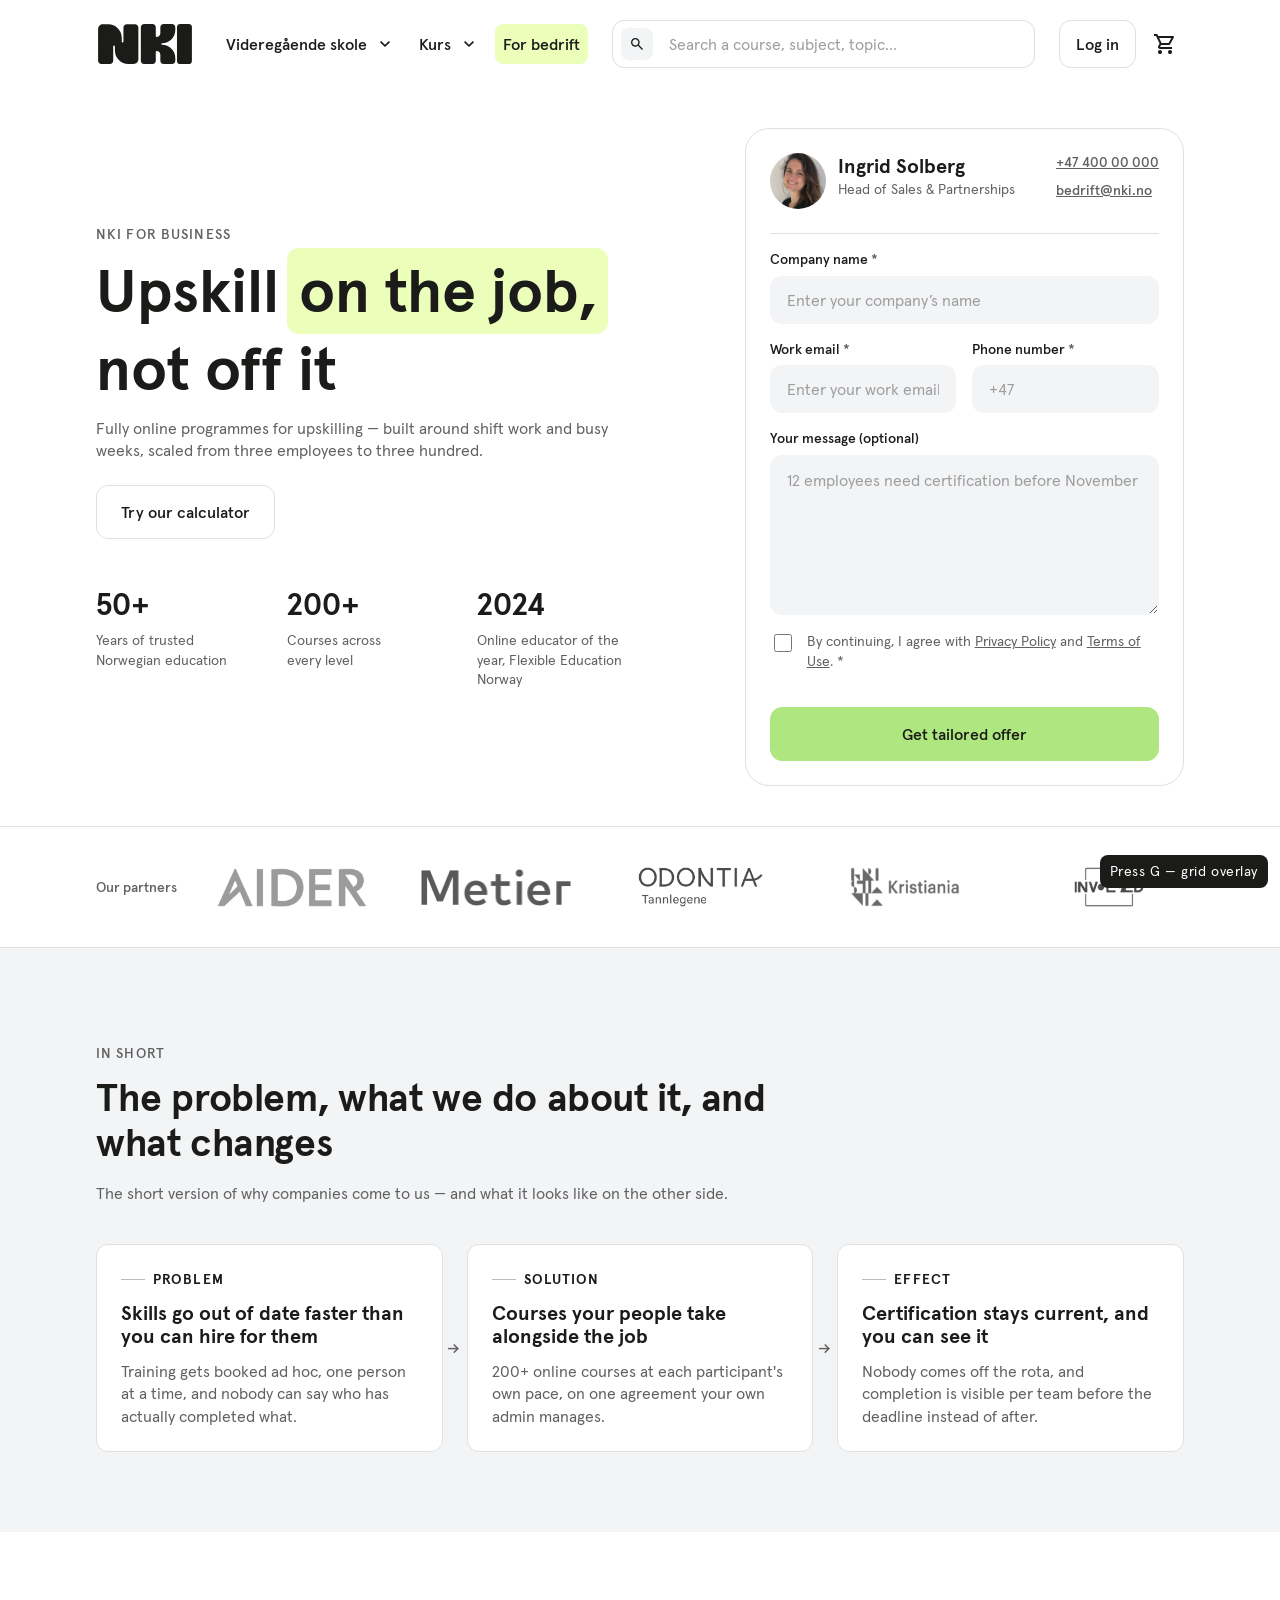
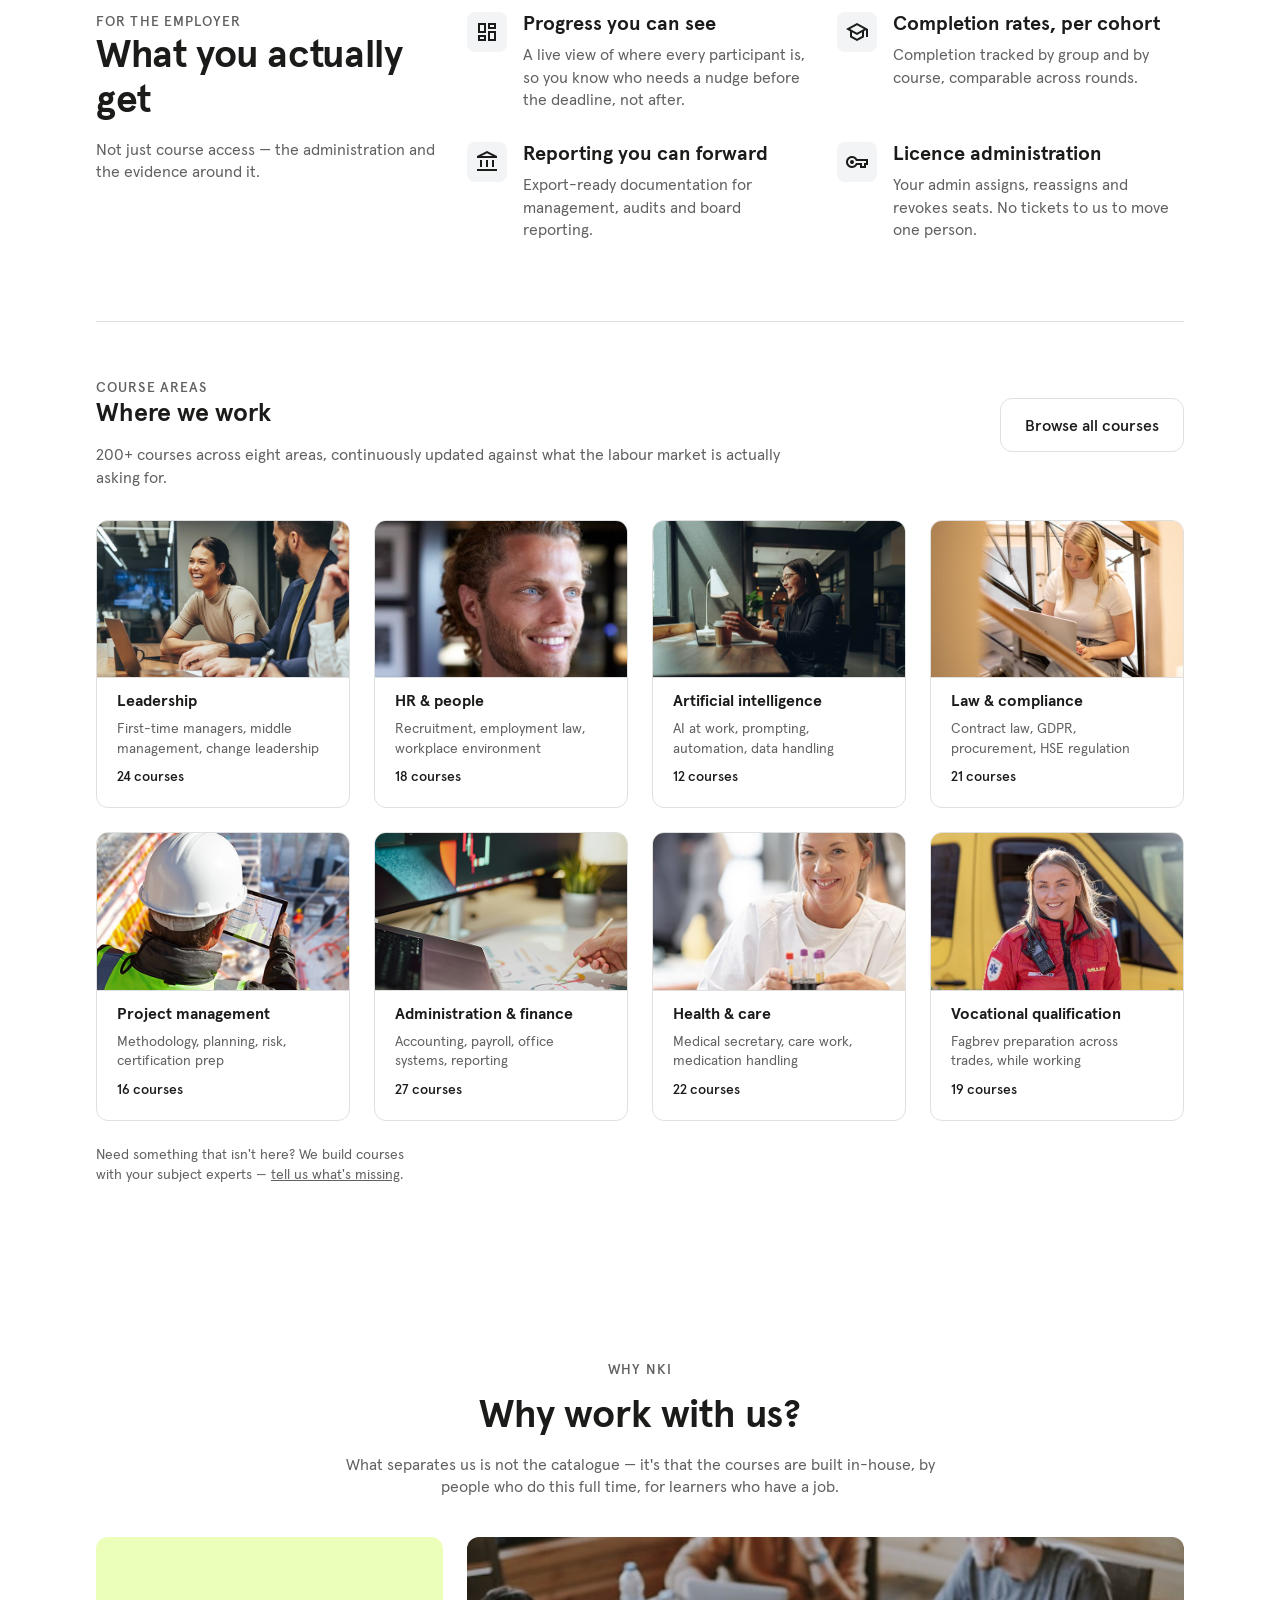
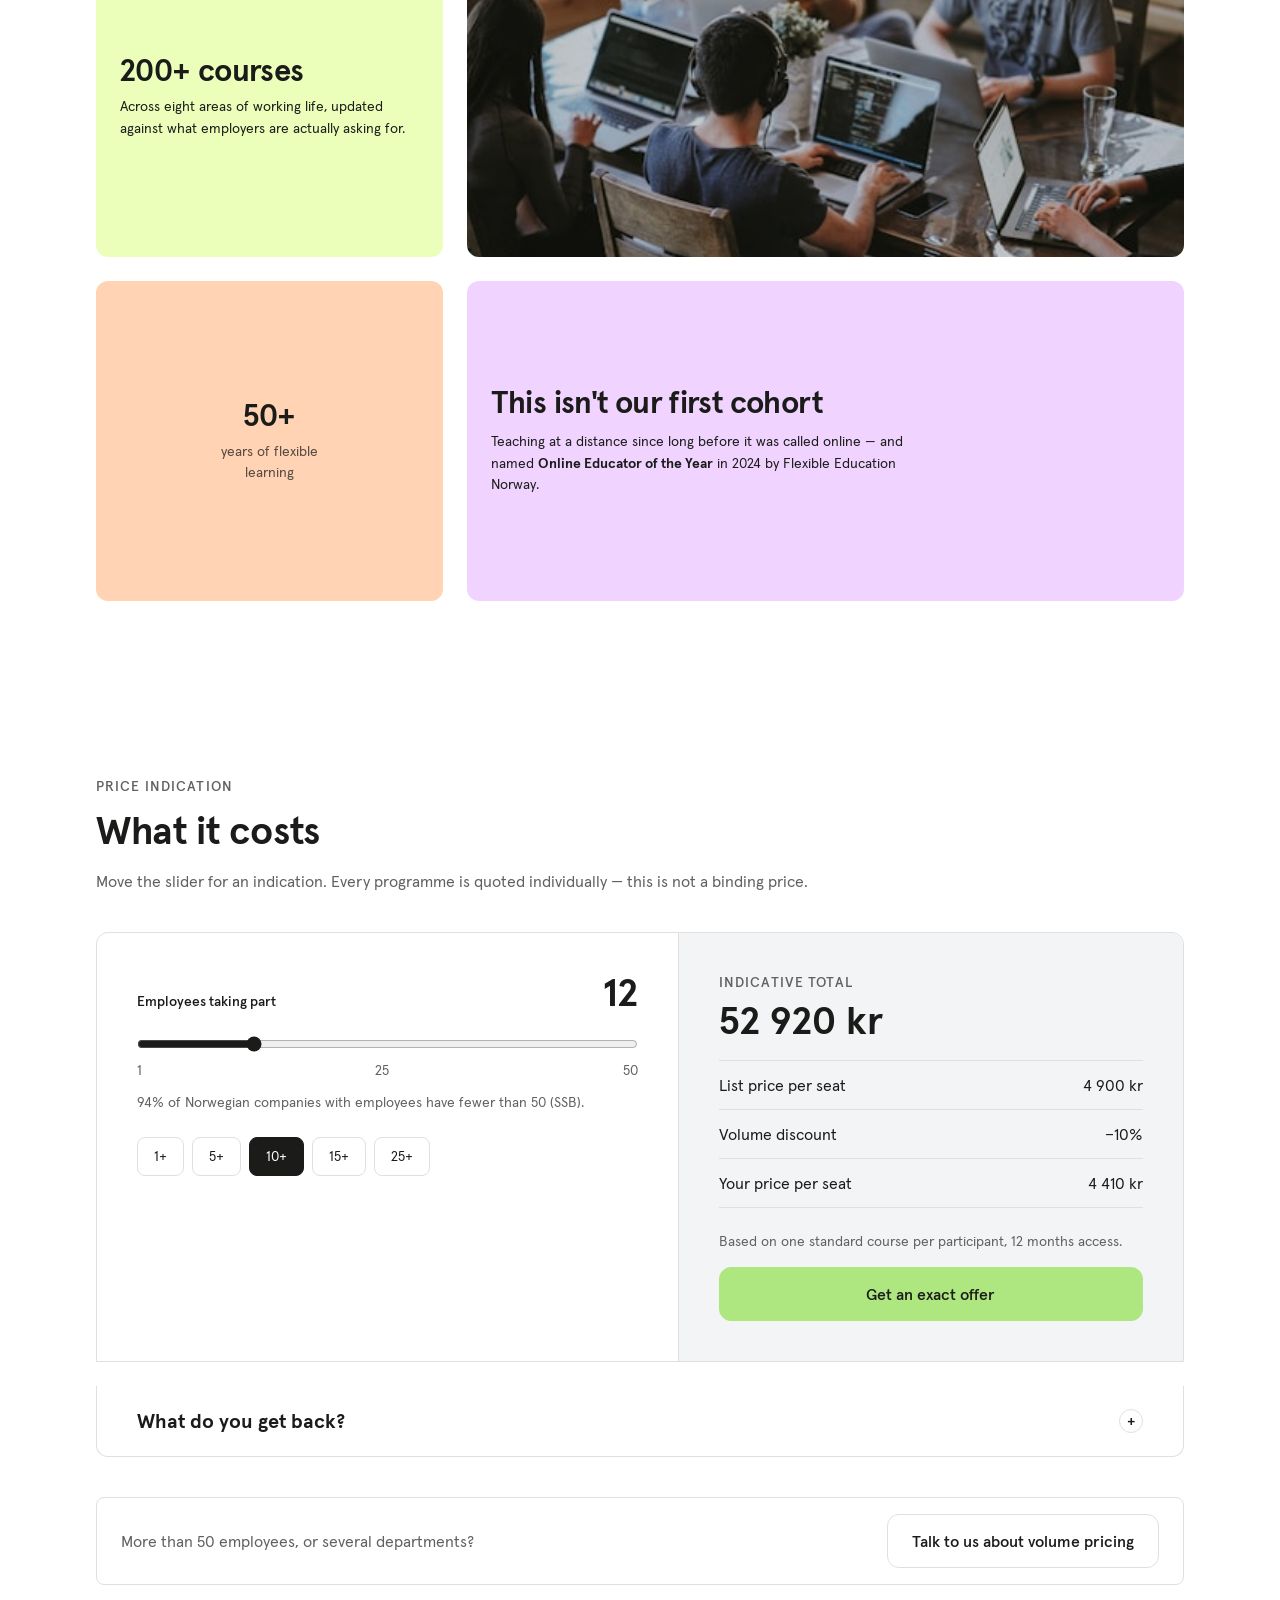
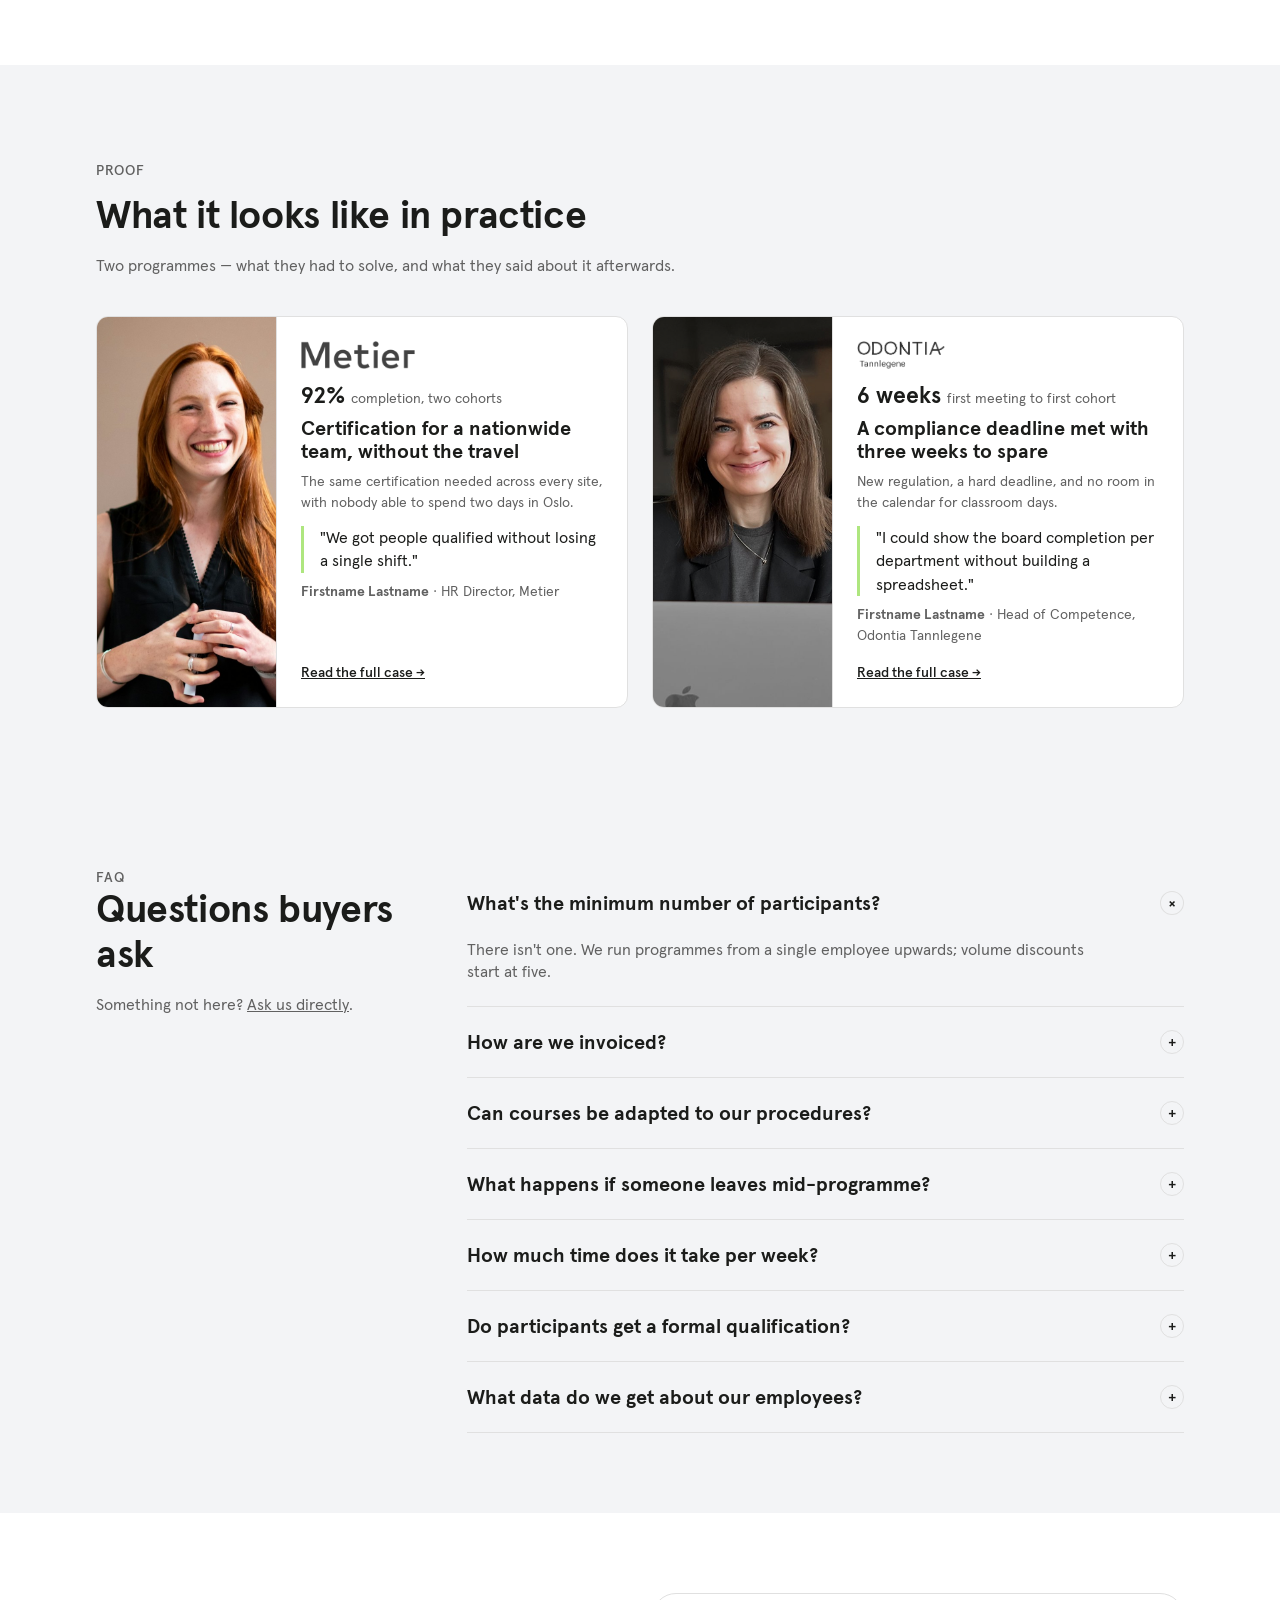
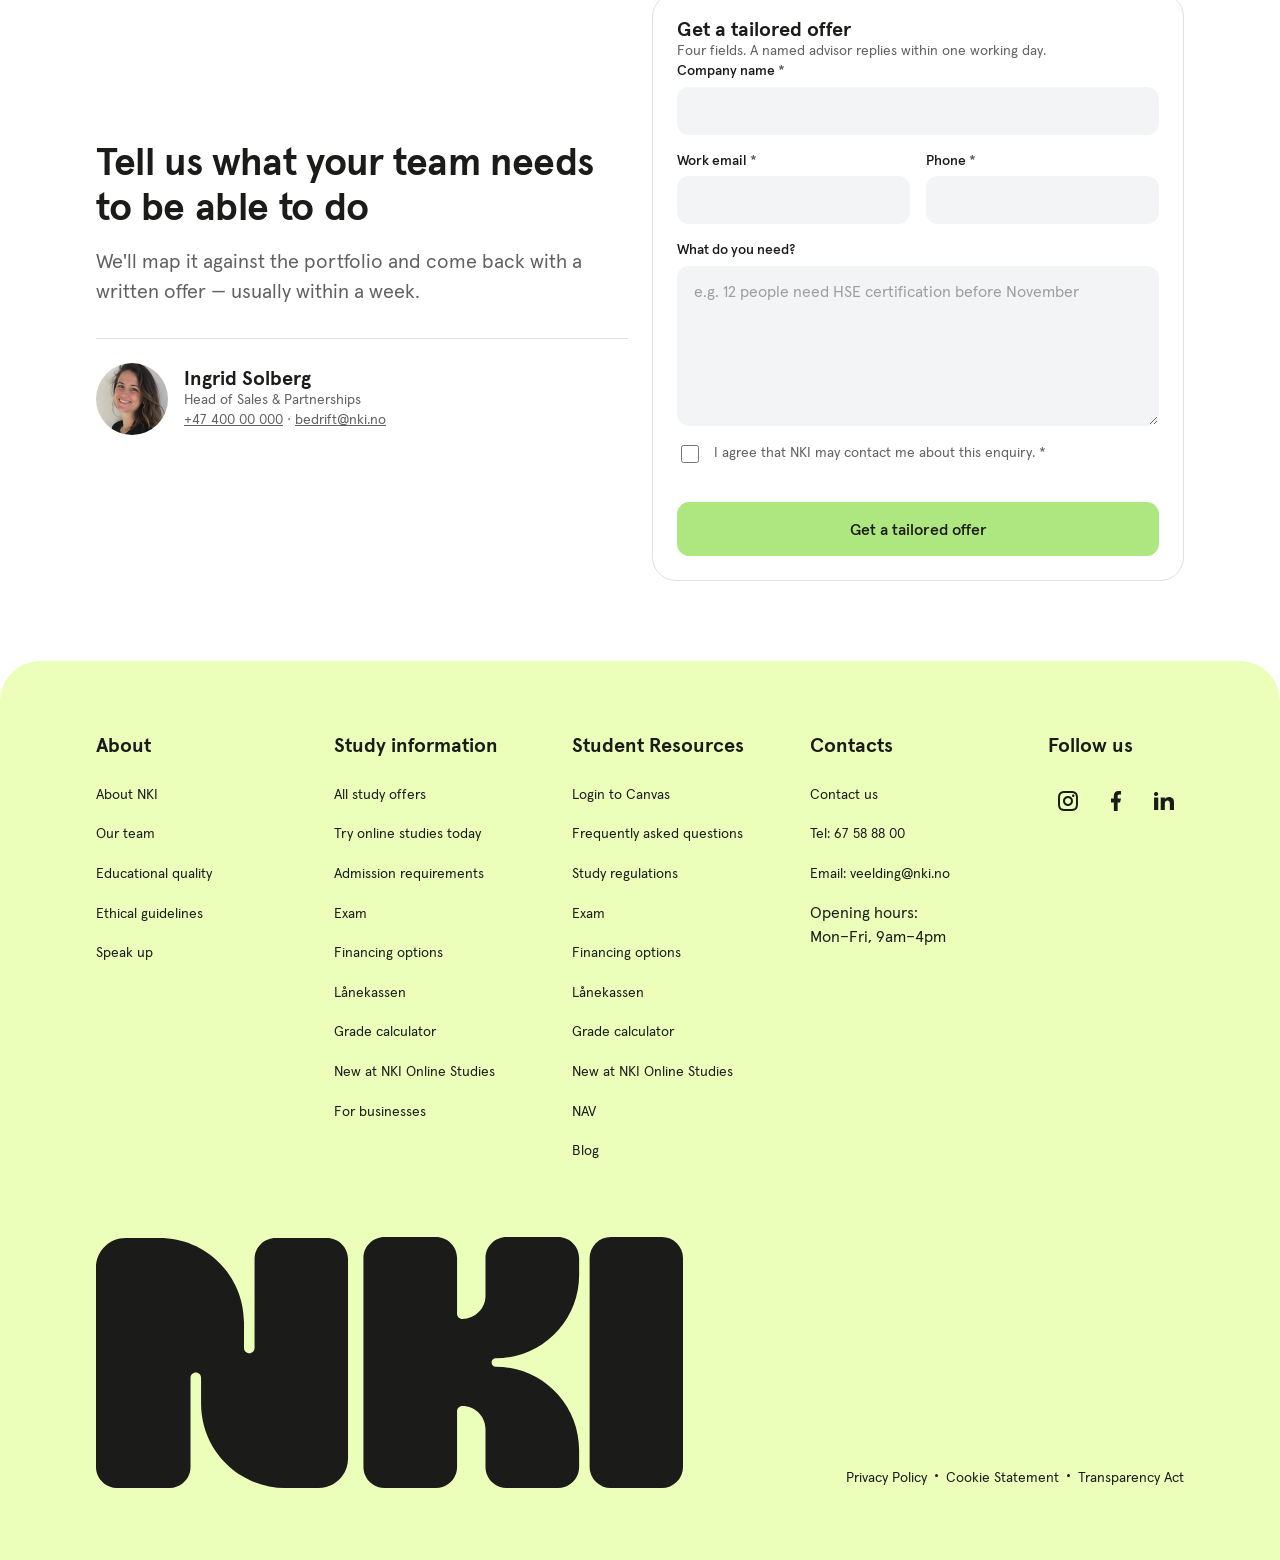
==== commit 170a8089: "Business page: customer logos on the two proof cases Metier and Odontia lead their case cards, in th" ====
--- a/business-lofi.html
+++ b/business-lofi.html
@@ -596,6 +596,13 @@
 .pcase-fig img{width:100%;height:100%;object-fit:cover}
 .pcase-body{padding:var(--spacing-24);display:flex;flex-direction:column;
   gap:var(--spacing-8)}
+/* customer logo heads the case — same grayscale treatment as the partner row,
+   so no single brand colour pulls focus inside the card. Fixed height with a
+   left-aligned contain, so both cases' logos share one optical size whatever
+   their source ratio. */
+.pcase-logo{height:28px;width:auto;max-width:150px;object-fit:contain;
+  object-position:left center;filter:grayscale(1) contrast(1.1);opacity:.8;
+  margin-bottom:var(--spacing-4)}
 .pcase-body .body{font-size:var(--font-size-14);line-height:1.55}
 /* metric and its caption on one line — it labels the case, it isn't a headline */
 .pcase-metric{font-size:var(--font-size-23);font-weight:700;line-height:1.2}
@@ -1281,6 +1288,7 @@
             <img src="images/design-system/business/gallery-2.jpg" alt="A team member who completed the certification on site">
           </div>
           <div class="pcase-body">
+            <img class="pcase-logo" src="trusted-by-logos/metier.png" alt="Metier">
             <p class="pcase-metric">92% <span>completion, two cohorts</span></p>
             <h3 class="h4">Certification for a nationwide team, without the travel</h3>
             <p class="body">The same certification needed across every site, with nobody
@@ -1288,7 +1296,7 @@
             <blockquote class="pcase-quote">"We got people qualified without losing a
               single shift."</blockquote>
             <p class="pcase-by"><strong>Firstname Lastname</strong> · HR Director,
-              Company AS</p>
+              Metier</p>
             <a class="case-link" href="#">Read the full case →</a>
           </div>
         </article>
@@ -1298,6 +1306,7 @@
             <img src="images/design-system/testimonials/story-2.jpg" alt="A competence lead reviewing completion figures">
           </div>
           <div class="pcase-body">
+            <img class="pcase-logo" src="trusted-by-logos/odontia.png" alt="Odontia Tannlegene">
             <p class="pcase-metric">6 weeks <span>first meeting to first cohort</span></p>
             <h3 class="h4">A compliance deadline met with three weeks to spare</h3>
             <p class="body">New regulation, a hard deadline, and no room in the calendar
@@ -1305,7 +1314,7 @@
             <blockquote class="pcase-quote">"I could show the board completion per
               department without building a spreadsheet."</blockquote>
             <p class="pcase-by"><strong>Firstname Lastname</strong> · Head of Competence,
-              Company AS</p>
+              Odontia Tannlegene</p>
             <a class="case-link" href="#">Read the full case →</a>
           </div>
         </article>
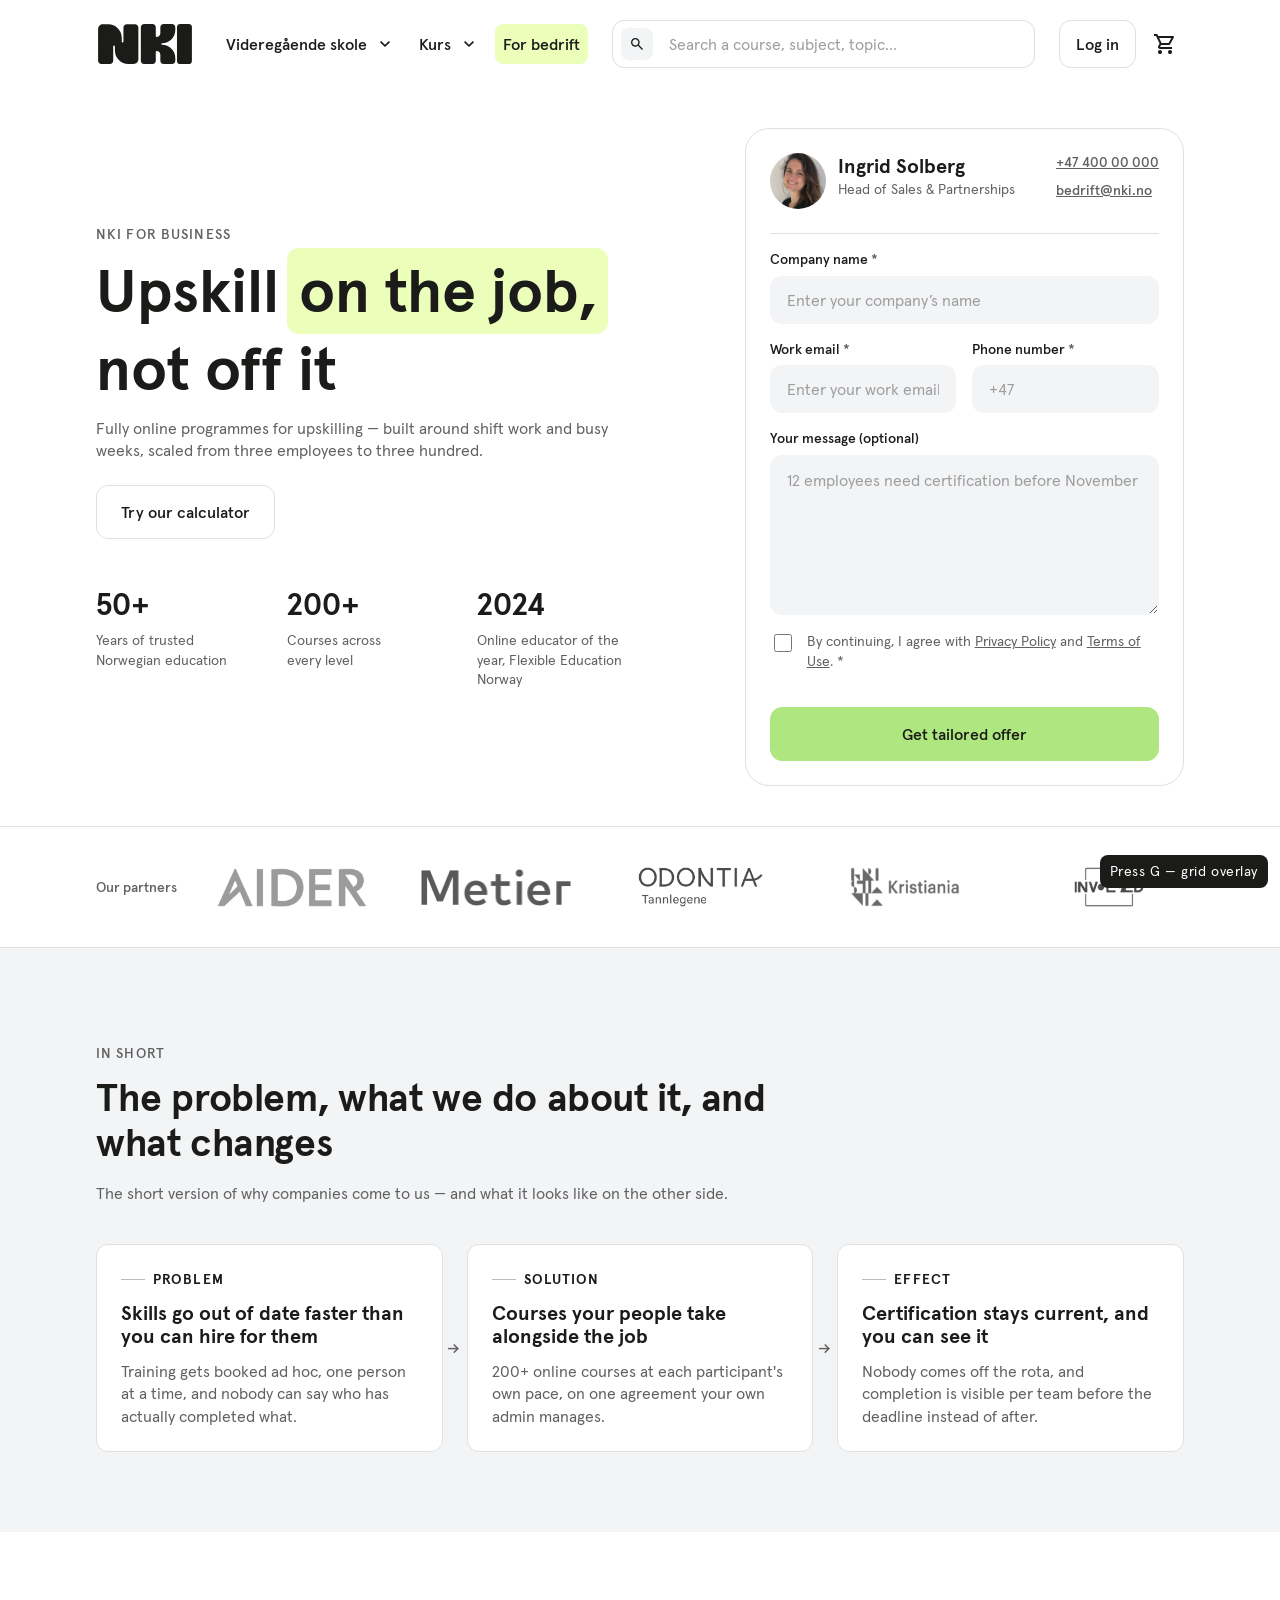
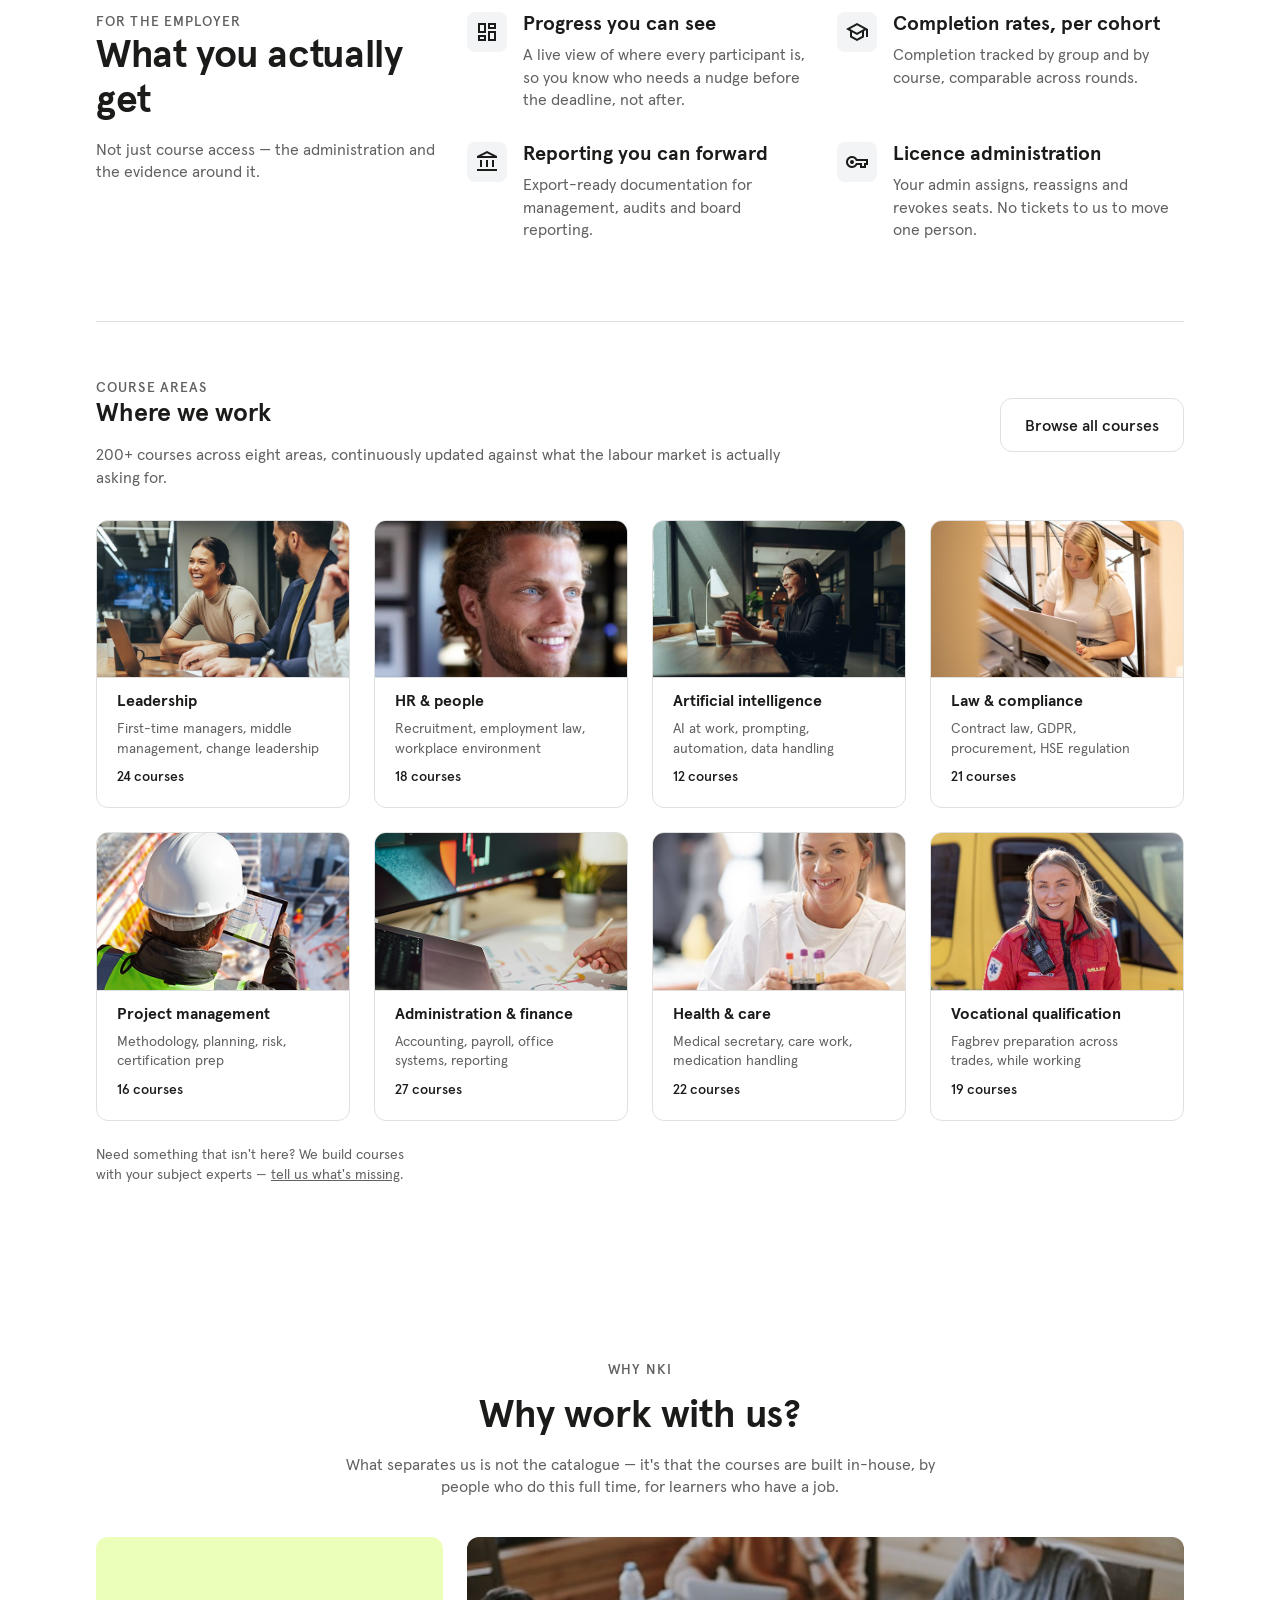
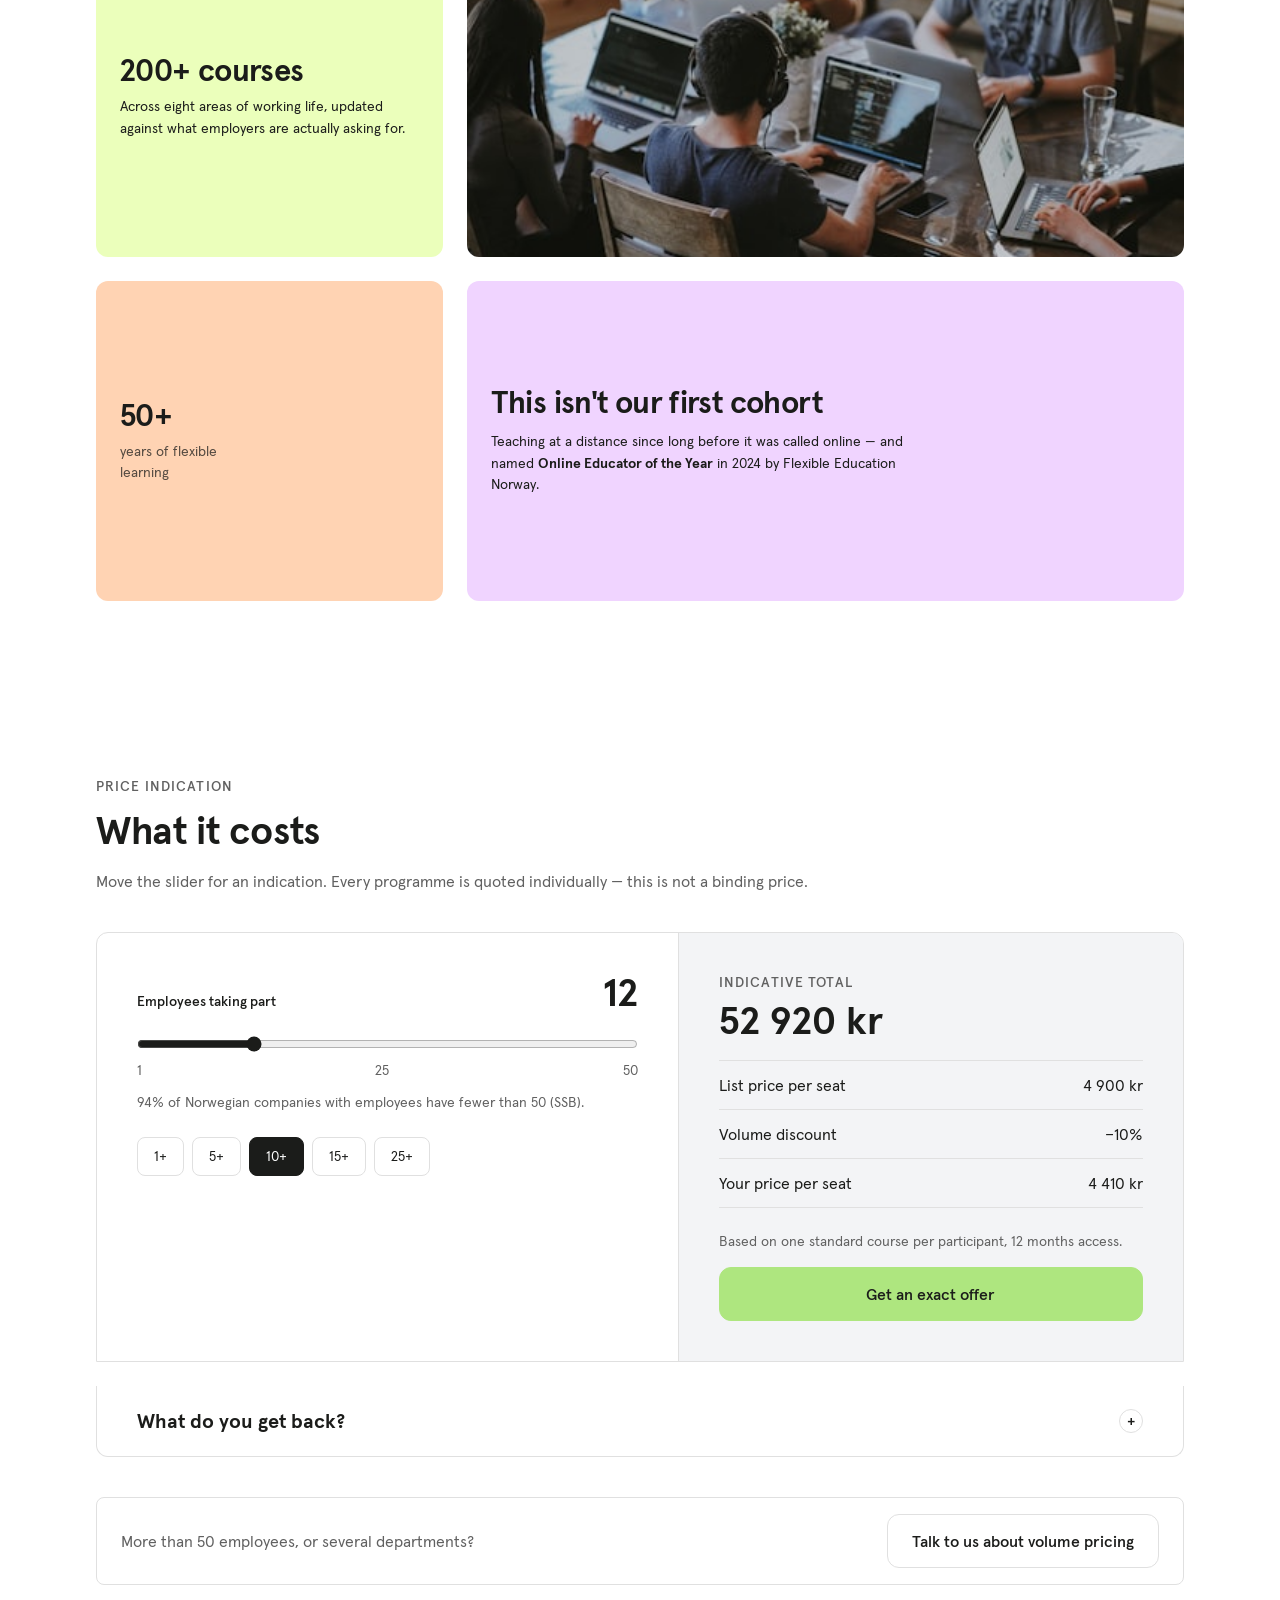
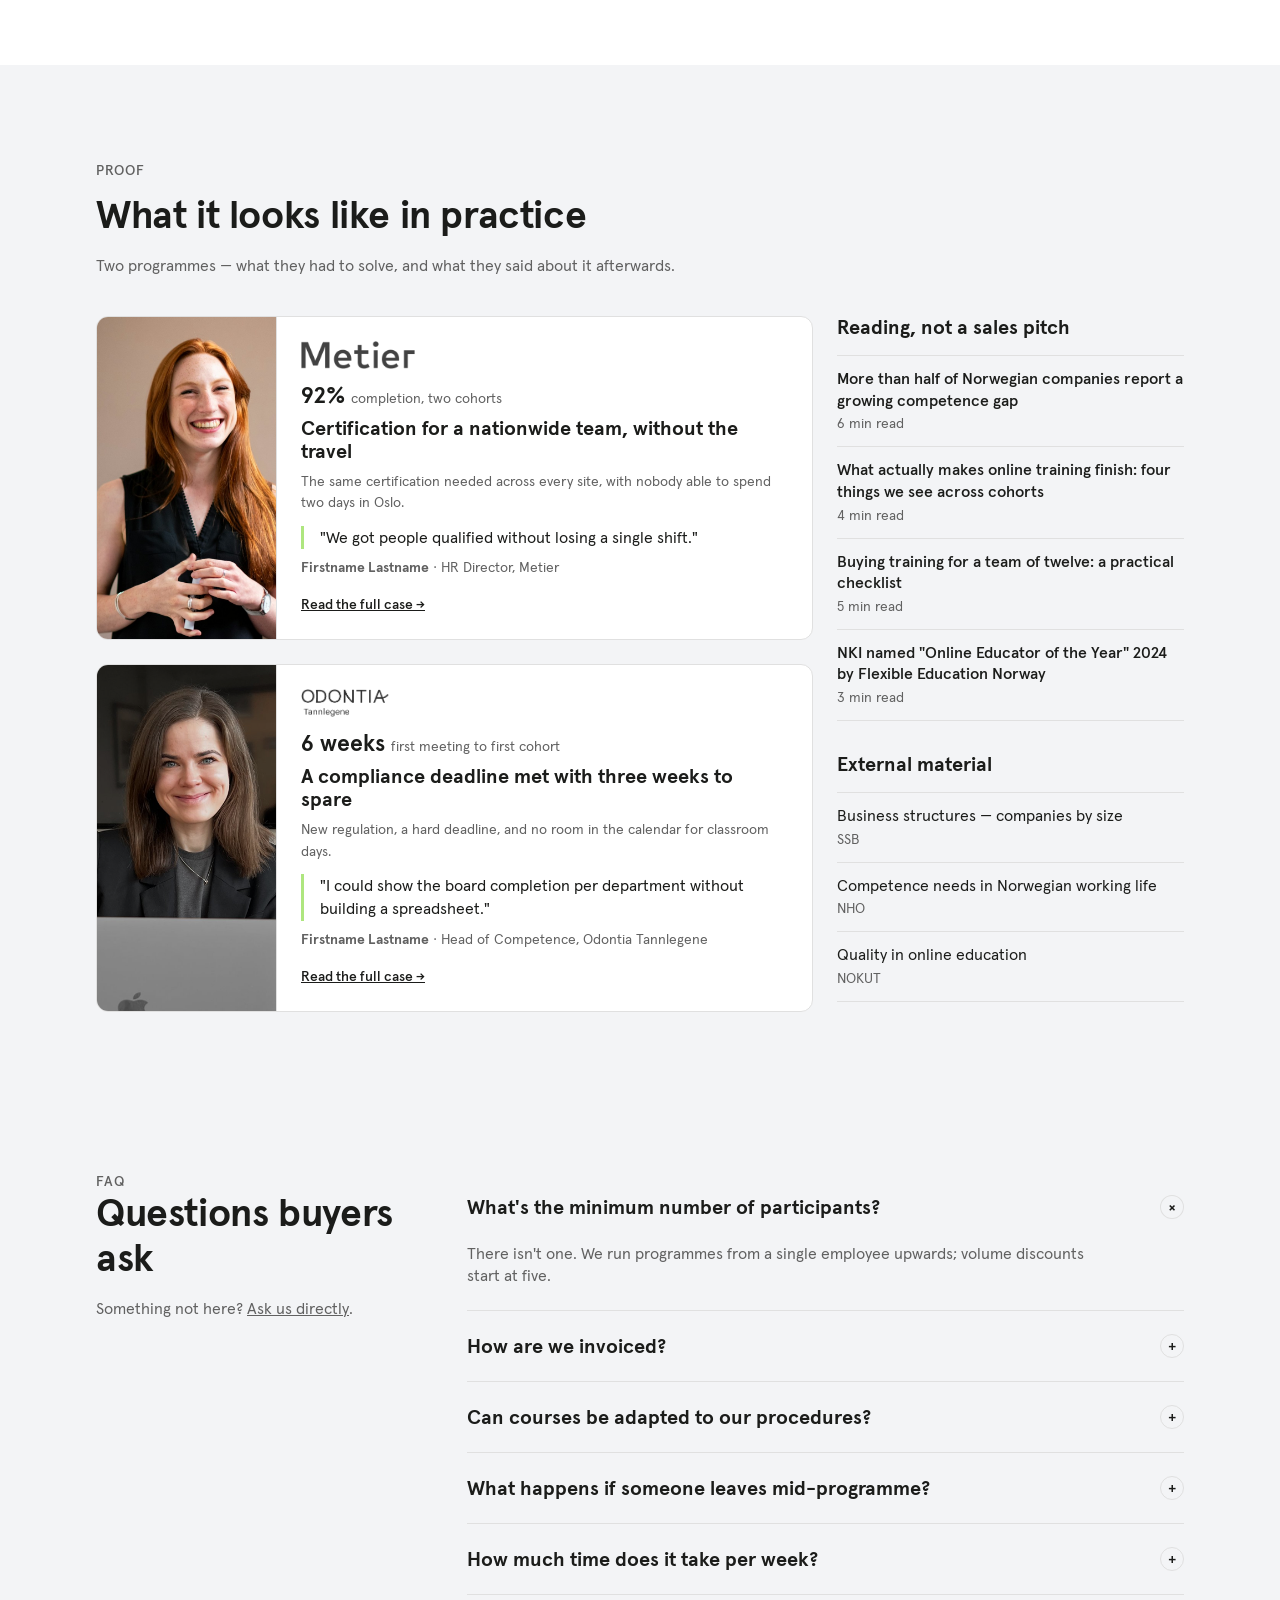
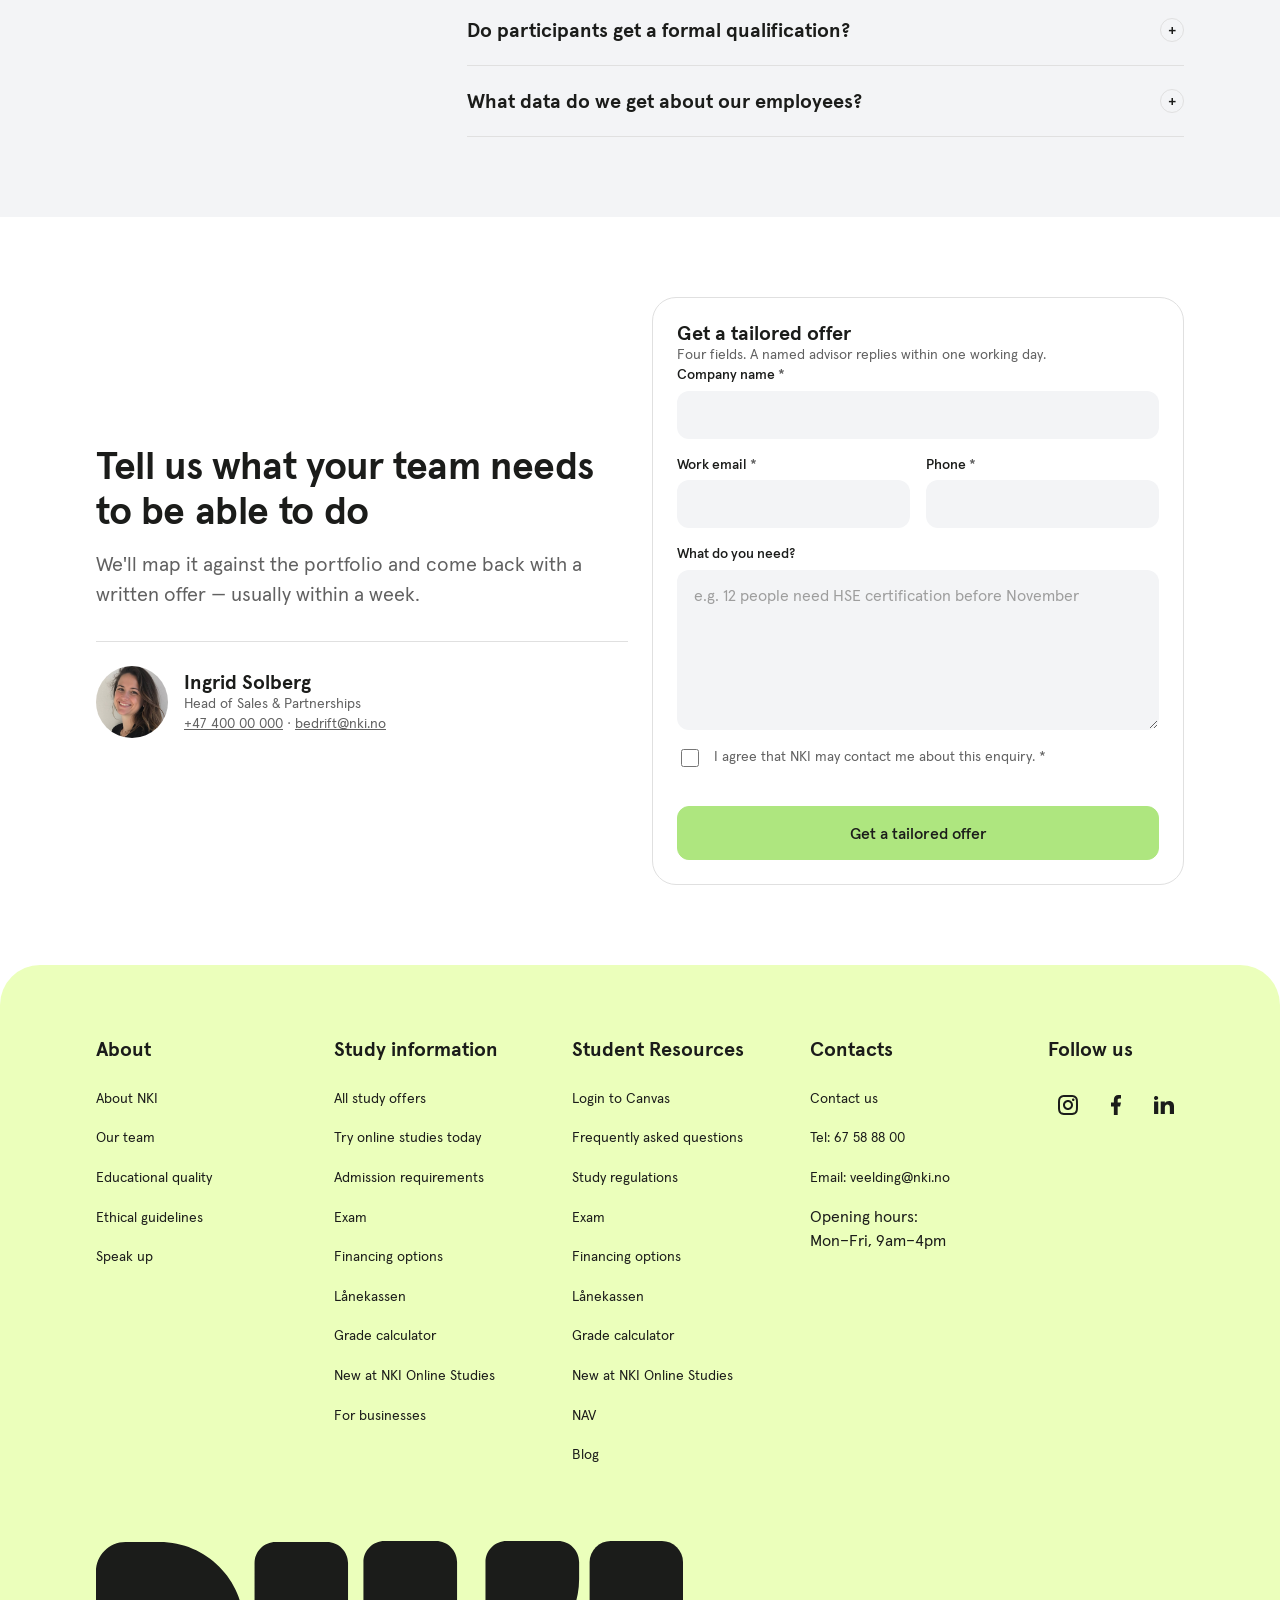
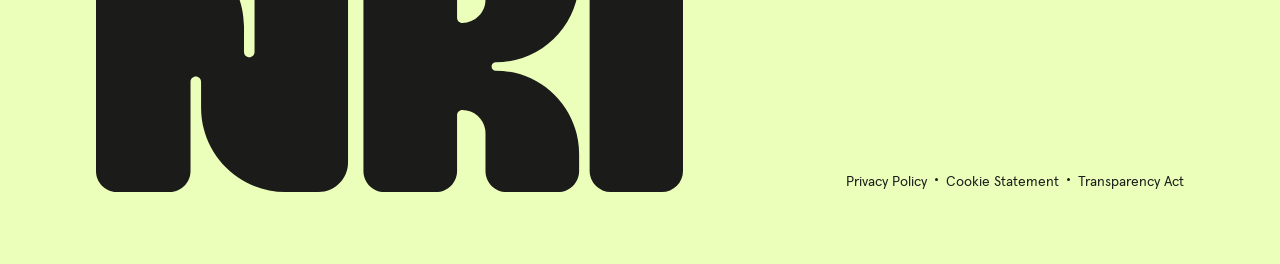
==== commit e408d86f: "Business page: restore the proof reading column; left-align the number tile - Bring back "Reading, n" ====
--- a/business-lofi.html
+++ b/business-lofi.html
@@ -483,7 +483,9 @@
 .bt .h3{font-size:var(--font-size-31);line-height:1.05;letter-spacing:-.02em;
   margin-bottom:var(--spacing-4)}
 /* the number tiles: one enormous figure, one caption, nothing else */
-.bt--num{align-items:center;text-align:center}
+/* left-aligned like every other tile — the centred variant was the only thing
+   in the bento not hanging off the same edge */
+.bt--num{align-items:flex-start;text-align:left}
 .bt-num{font-size:var(--font-size-31);font-weight:700;line-height:1.05;letter-spacing:-.02em}
 .bt-cap{font-size:var(--font-size-14);opacity:.75;max-width:16ch}
 /* photo tile — a real photograph now, not a placeholder box */
@@ -583,8 +585,8 @@
    8 · PROOF   (priorities 3 and 8 — the objective-2 gap)
    Case + its own quote in ONE unit; reading list beside them.
    ═══════════════════════════════════════════════════════════ */
-.proof-main{grid-column:span 12;display:grid;grid-template-columns:repeat(2,1fr);
-  gap:var(--gutter)}
+.proof-main{grid-column:span 8;display:grid;gap:var(--gutter)}
+.proof-side{grid-column:span 4}
 /* one case: picture rail on the left, story on the right. The rail is a fixed
    column rather than a share of the card, so both cases crop their photo to the
    same width no matter how much copy sits beside it. */
@@ -615,6 +617,20 @@
 .pcase-by{font-size:var(--font-size-14);color:var(--text-secondary-on-white)}
 .case-link{font-size:var(--font-size-14);font-weight:500;text-decoration:underline;
   margin-top:auto;padding-top:var(--spacing-8)}
+
+/* reading column — for the visitor who is interested but not ready to hand
+   over details. Two lists: NKI's own articles, then outside sources, which
+   are set lighter so they don't compete with our own writing. */
+.read-list{list-style:none;margin:var(--spacing-16) 0 0;padding:0;
+  border-top:1px solid var(--border-default)}
+.read-list li{border-bottom:1px solid var(--border-default)}
+.read-list a{display:block;padding:var(--spacing-12) 0;text-decoration:none}
+.read-list a:hover .read-ttl{text-decoration:underline}
+.read-ttl{display:block;font-size:var(--font-size-16);font-weight:500;line-height:1.35}
+.read-meta{display:block;margin-top:2px;font-size:var(--font-size-14);
+  color:var(--text-secondary-on-white)}
+.read-list--src .read-ttl{font-weight:400}
+.read-hd2{margin-top:var(--spacing-32)}
 
 /* ═══════════════════════════════════════════════════════════
    8b · INSIGHT — merged into the Proof section above
@@ -728,7 +744,8 @@
   .contact-card{position:static;margin-top:var(--spacing-24)}
   .calc{grid-template-columns:1fr}
   .calc-out{border-left:0;border-top:1px solid var(--border-default)}
-  .proof-main{grid-template-columns:1fr}
+  .proof-main,.proof-side{grid-column:span 12}
+  .proof-side{margin-top:var(--spacing-40)}
   .cat-grid{grid-template-columns:repeat(3,1fr)}
   /* two columns: wide tiles take the full row, narrow ones pair up */
   .bento{grid-template-columns:repeat(2,1fr)}
@@ -1320,6 +1337,36 @@
         </article>
 
       </div>
+
+      <!-- reading, compressed to a sidebar column beside the cases.
+           TODO · verify every source link -->
+      <aside class="proof-side">
+        <h3 class="h4">Reading, not a sales pitch</h3>
+        <ul class="read-list">
+          <li><a href="#"><span class="read-ttl">More than half of Norwegian companies
+            report a growing competence gap</span>
+            <span class="read-meta">6 min read</span></a></li>
+          <li><a href="#"><span class="read-ttl">What actually makes online training
+            finish: four things we see across cohorts</span>
+            <span class="read-meta">4 min read</span></a></li>
+          <li><a href="#"><span class="read-ttl">Buying training for a team of twelve:
+            a practical checklist</span>
+            <span class="read-meta">5 min read</span></a></li>
+          <li><a href="#"><span class="read-ttl">NKI named "Online Educator of the Year"
+            2024 by Flexible Education Norway</span>
+            <span class="read-meta">3 min read</span></a></li>
+        </ul>
+
+        <h3 class="h4 read-hd2">External material</h3>
+        <ul class="read-list read-list--src">
+          <li><a href="#"><span class="read-ttl">Business structures — companies by
+            size</span><span class="read-meta">SSB</span></a></li>
+          <li><a href="#"><span class="read-ttl">Competence needs in Norwegian working
+            life</span><span class="read-meta">NHO</span></a></li>
+          <li><a href="#"><span class="read-ttl">Quality in online education</span>
+            <span class="read-meta">NOKUT</span></a></li>
+        </ul>
+      </aside>
     </div>
   </div>
 </section>
